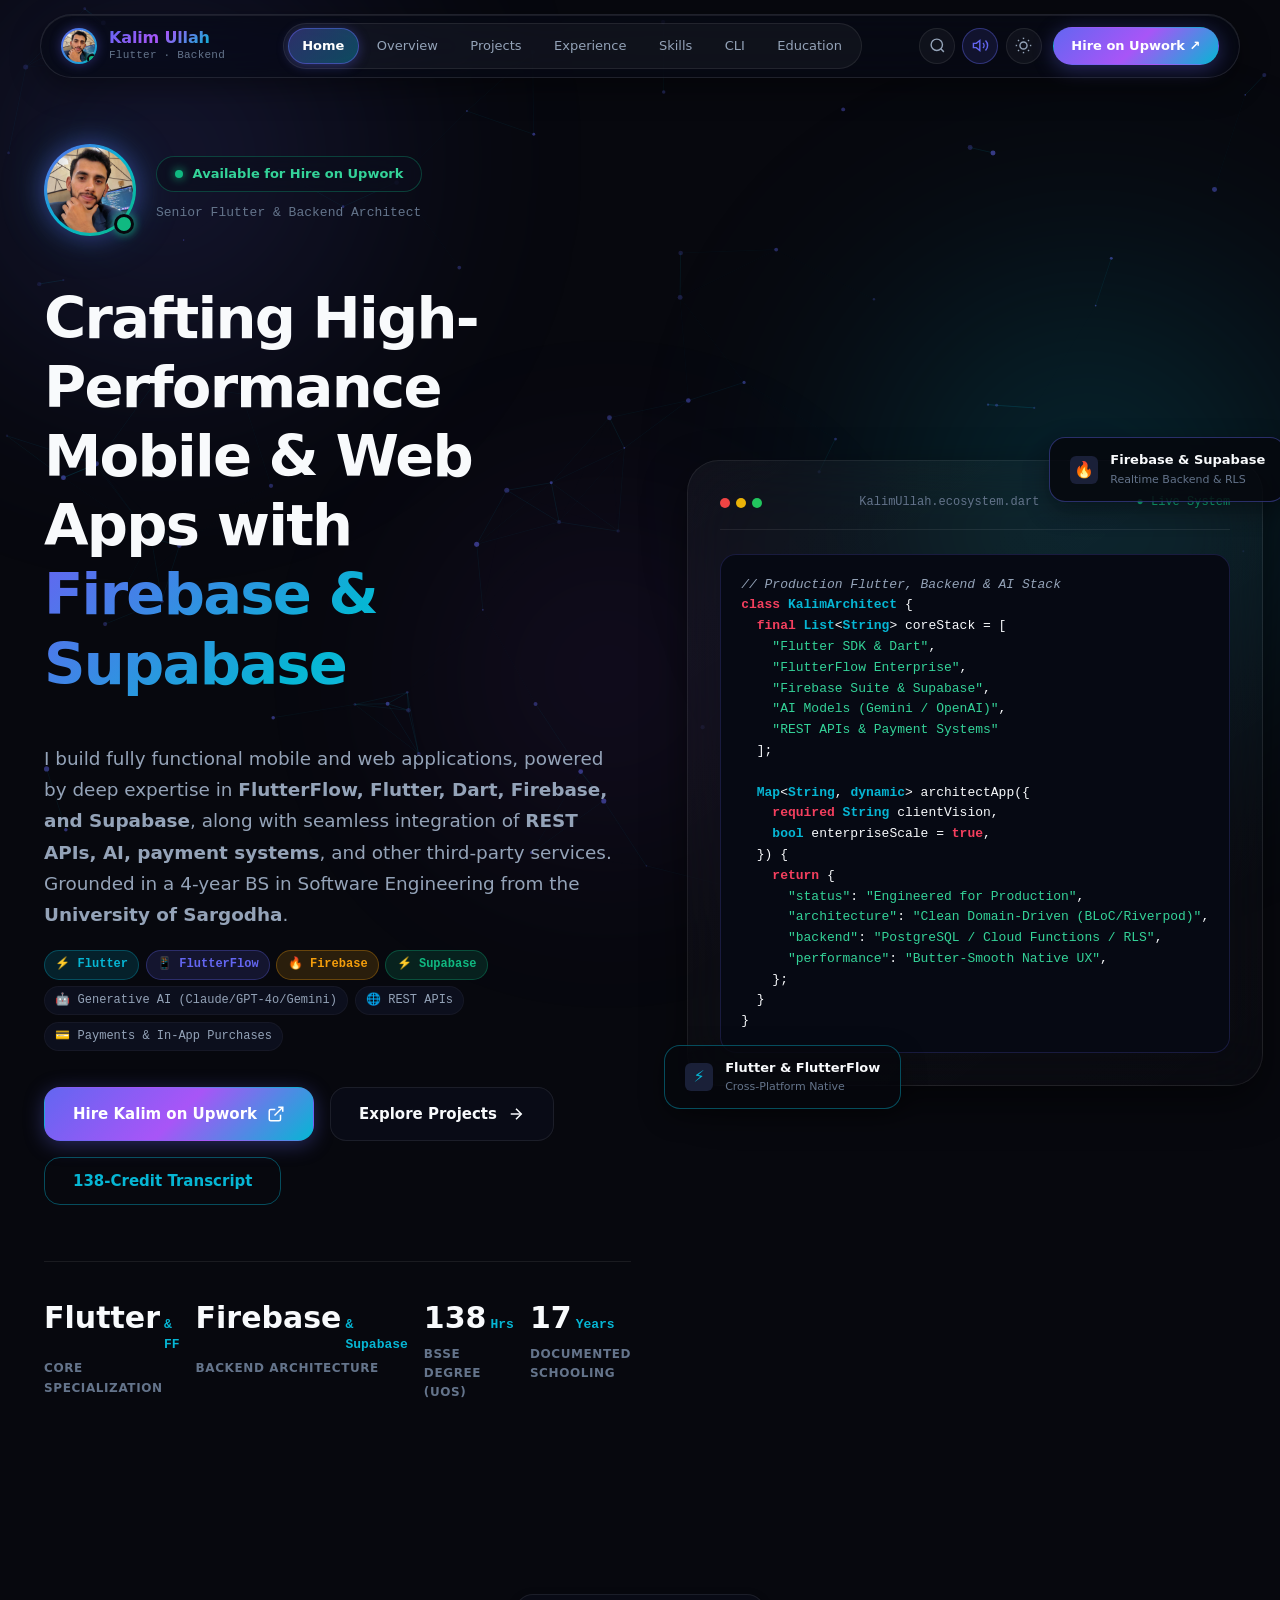
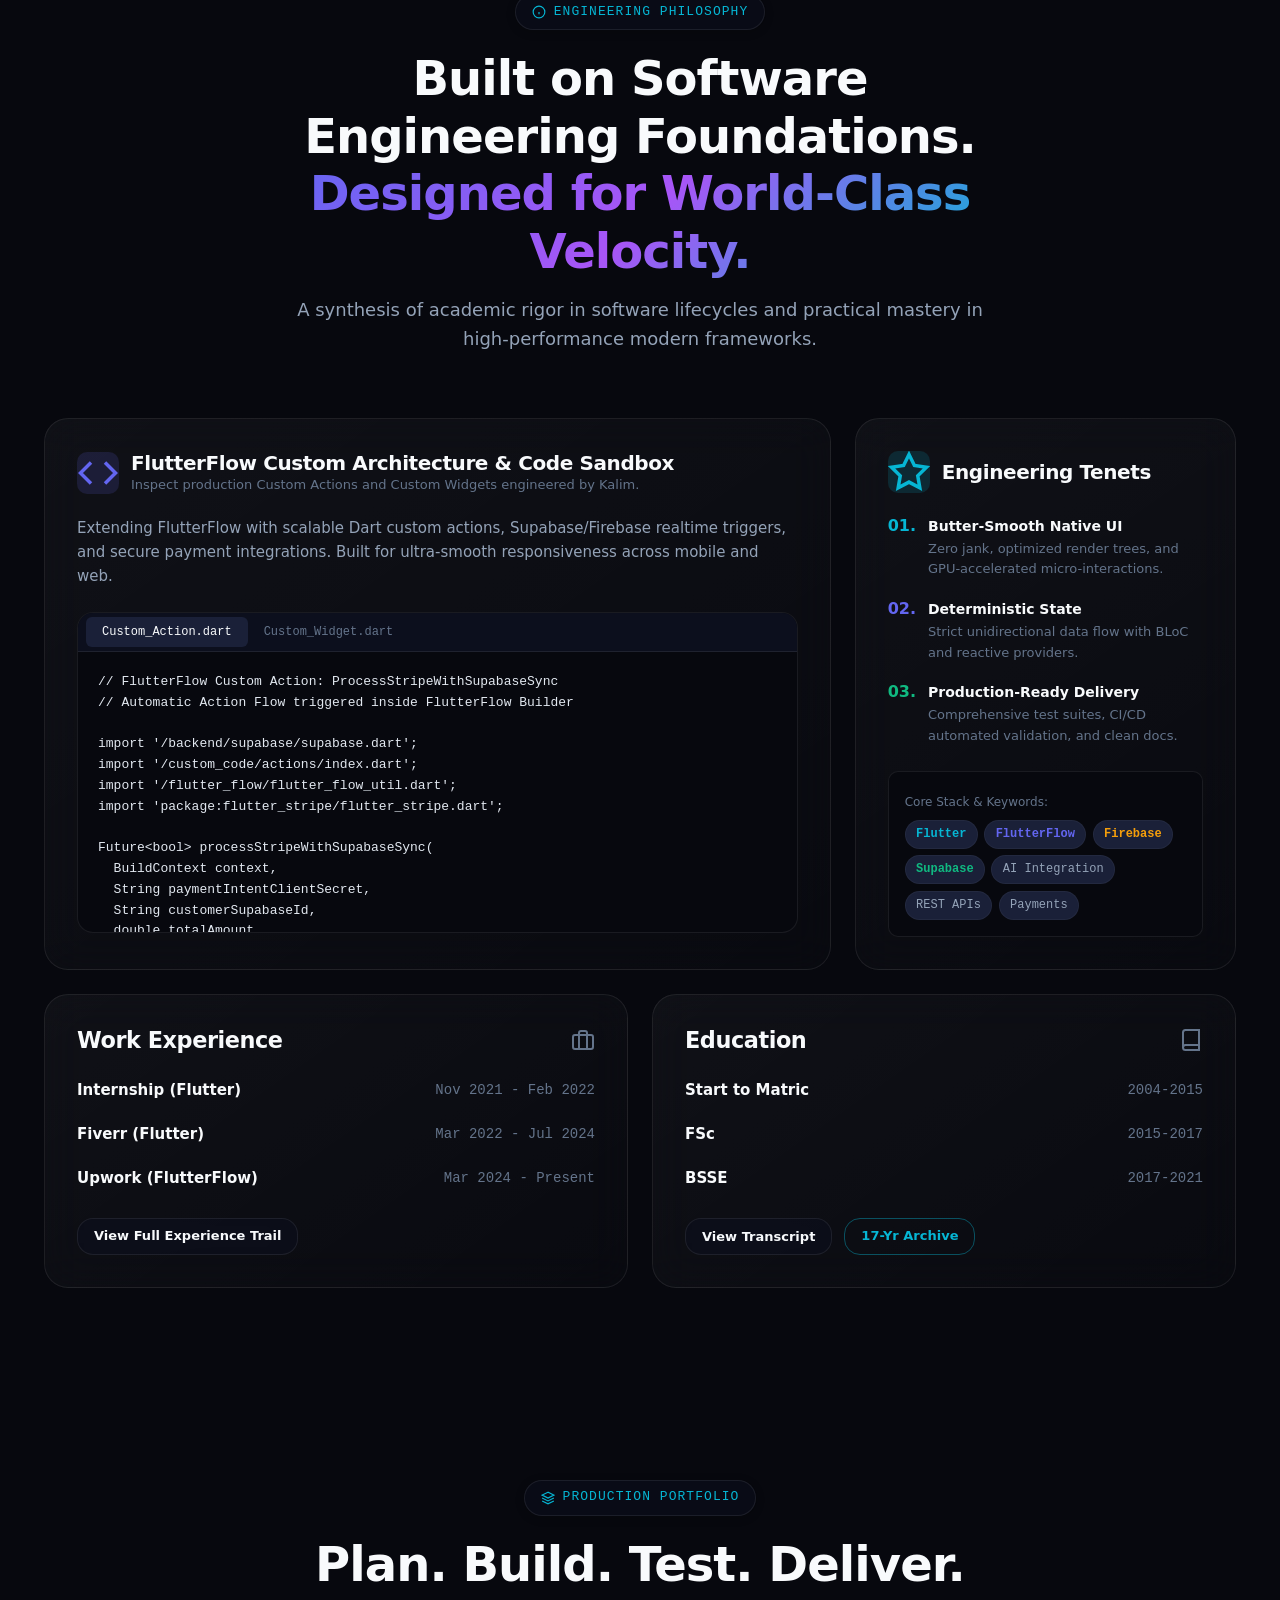
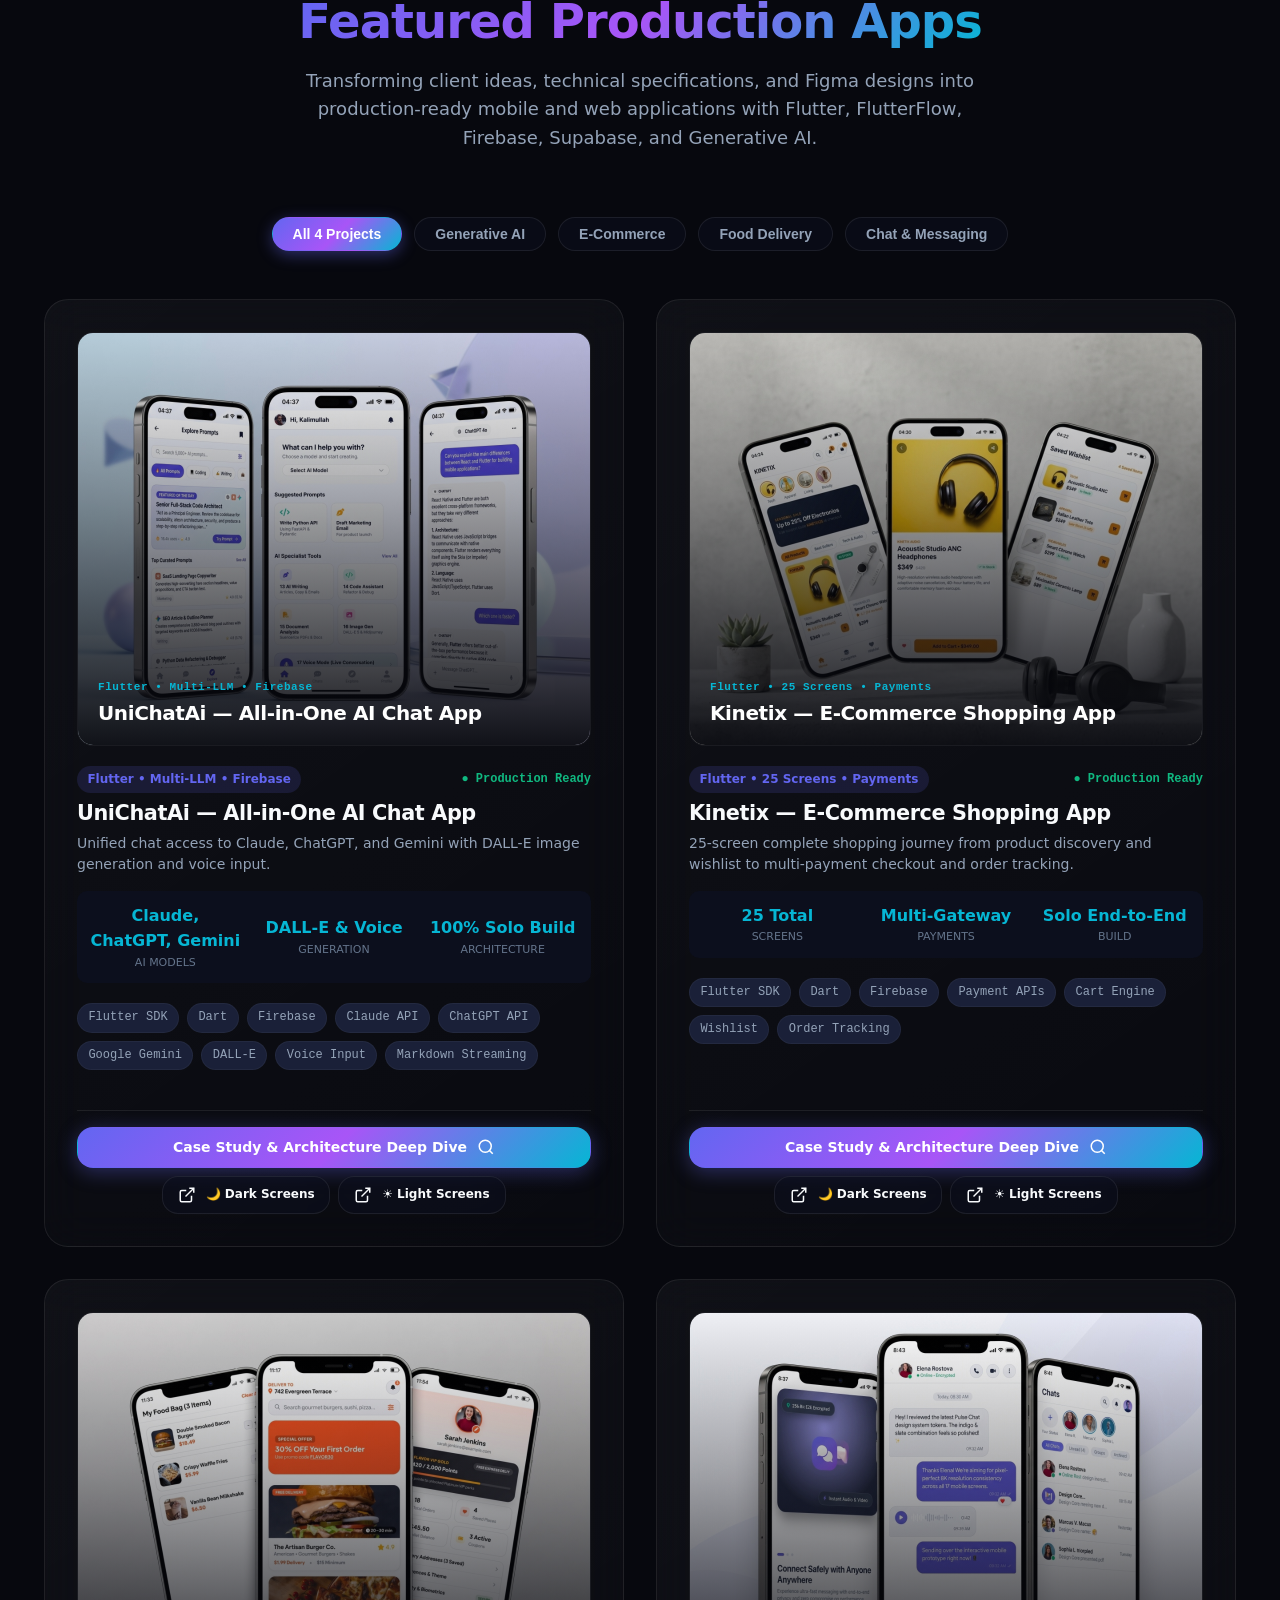
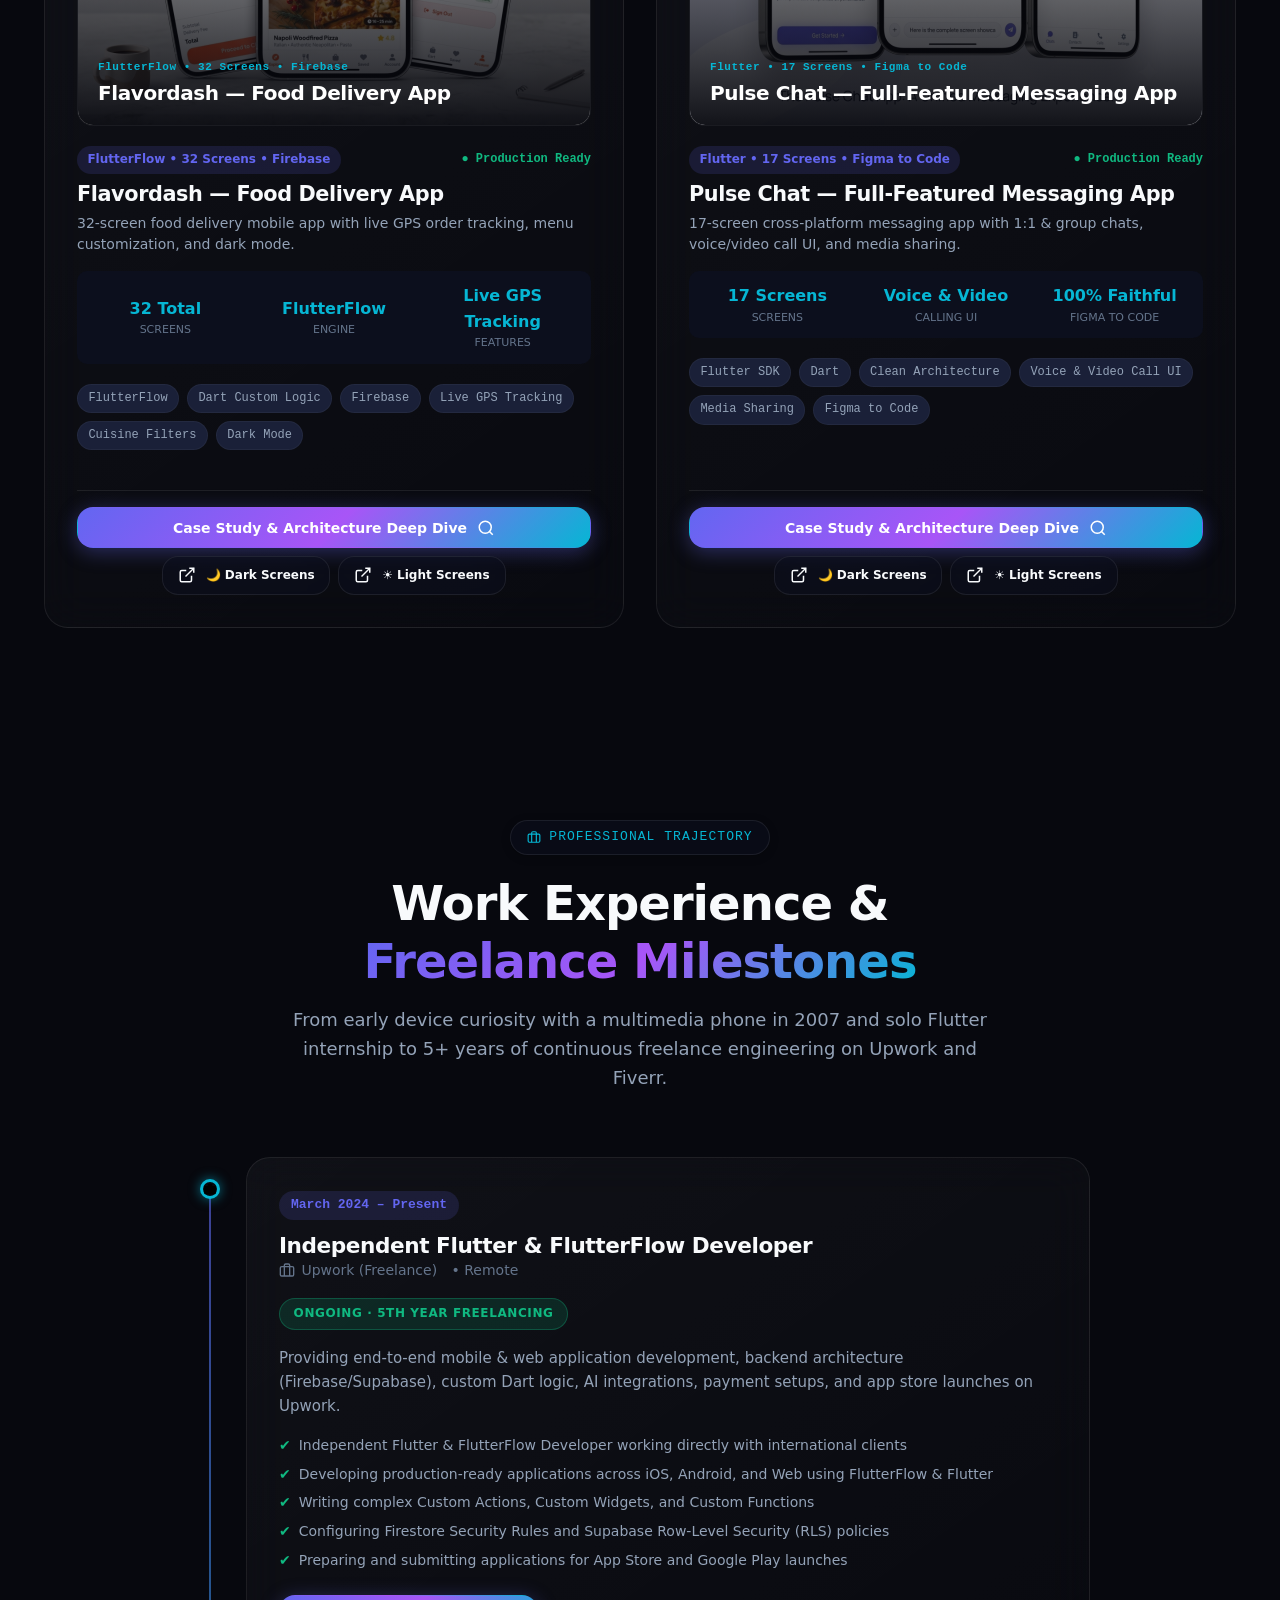
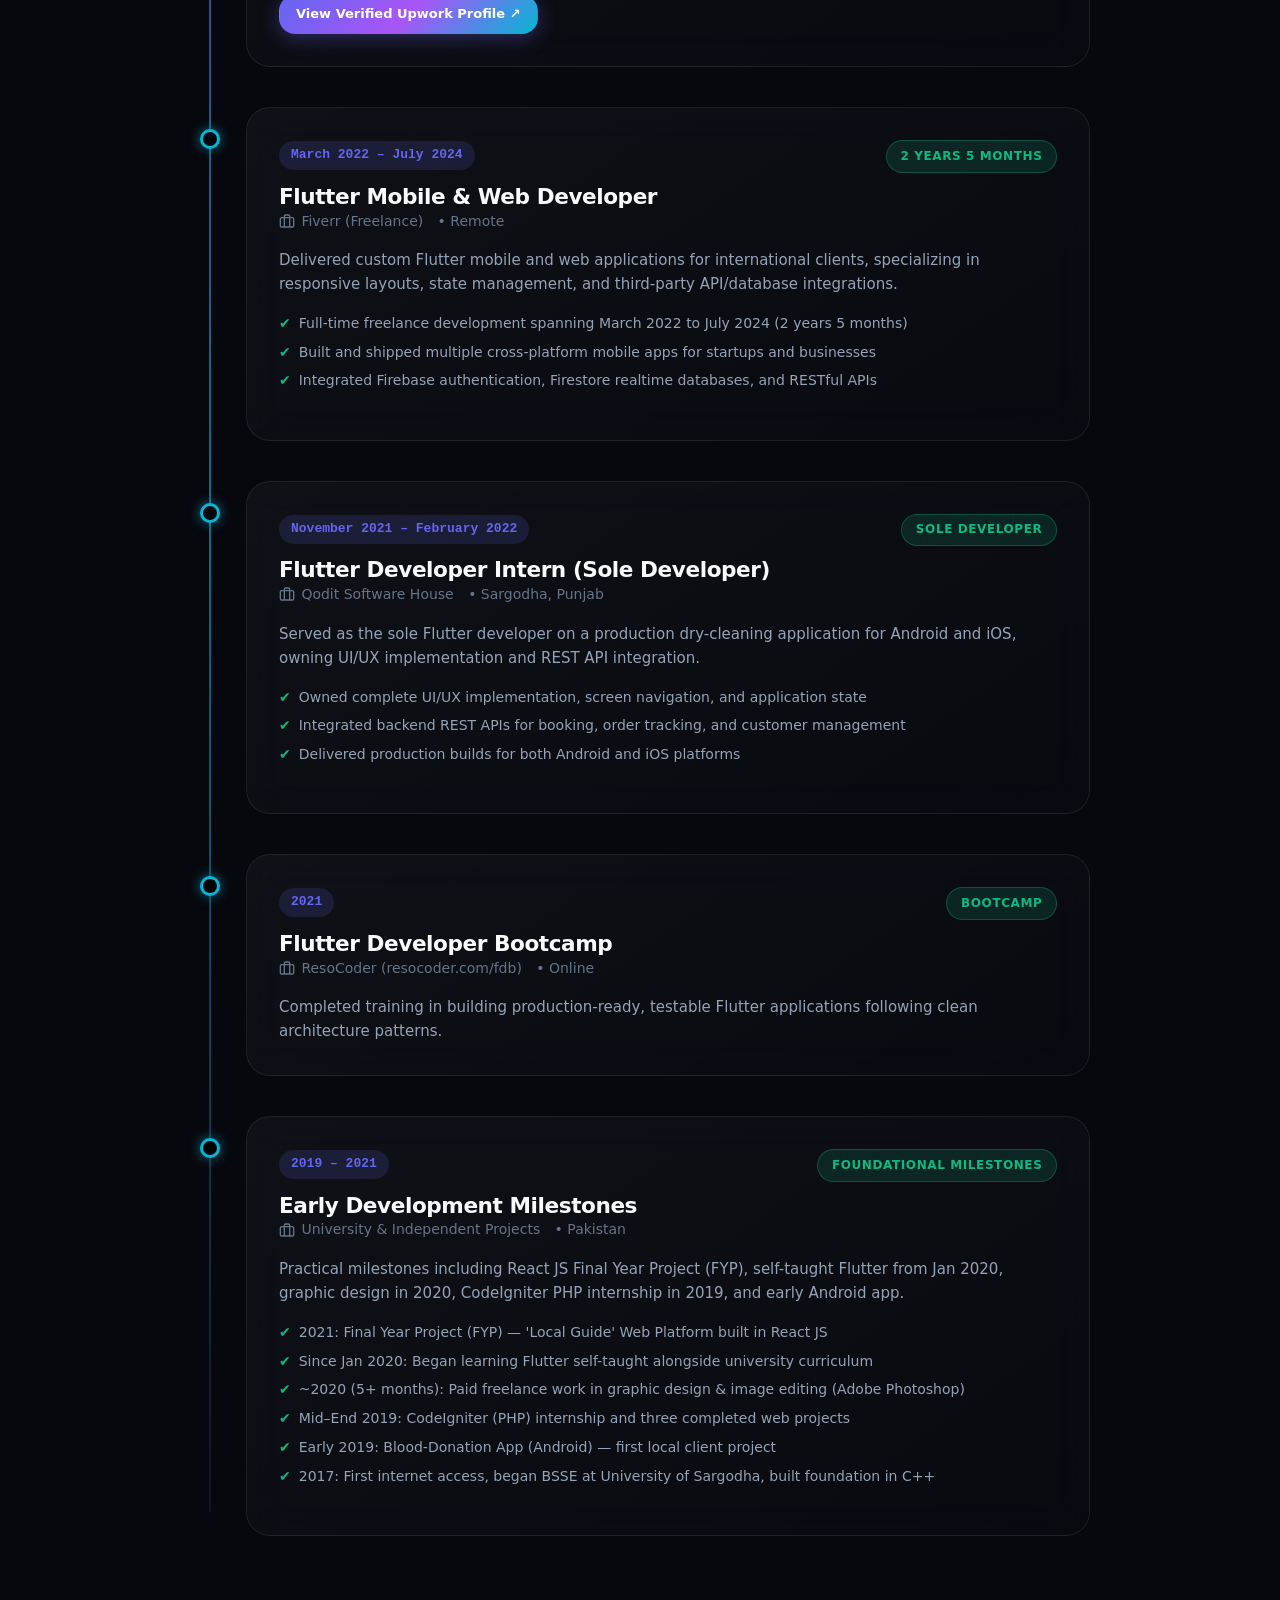
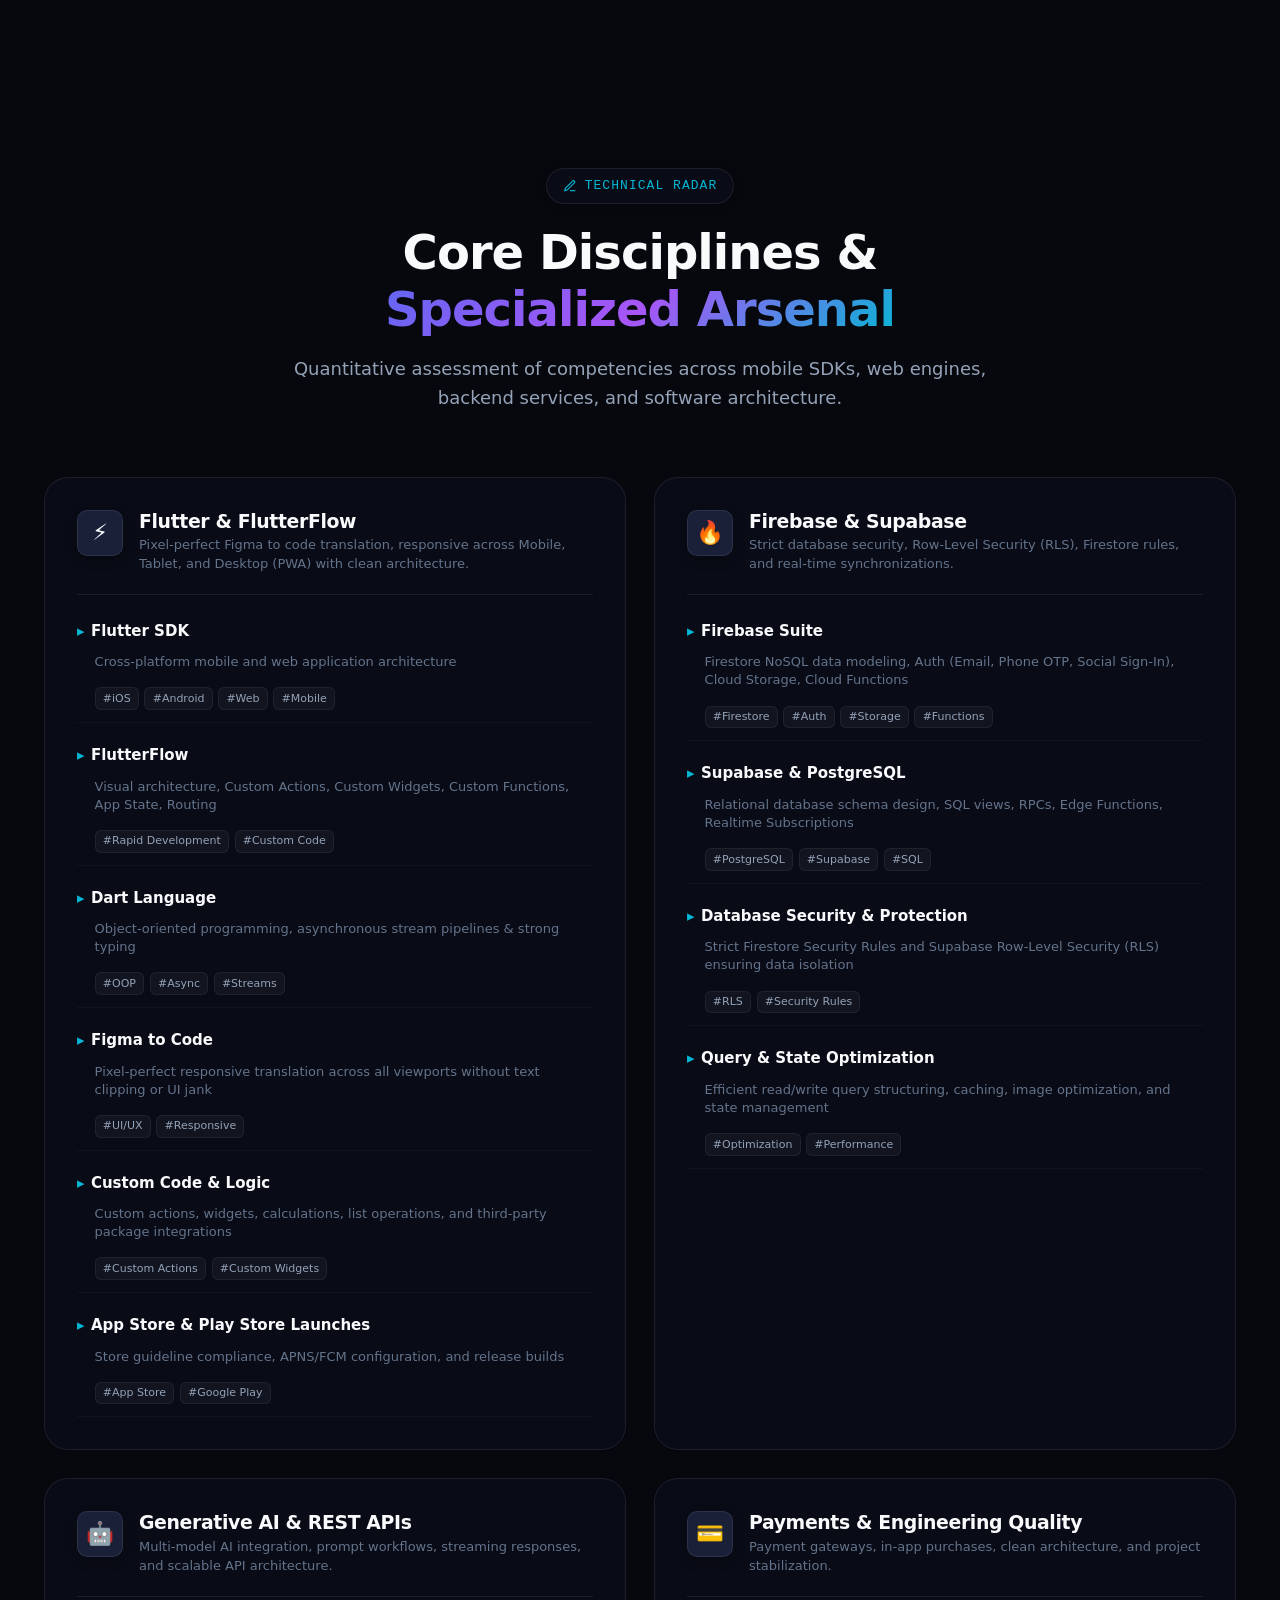
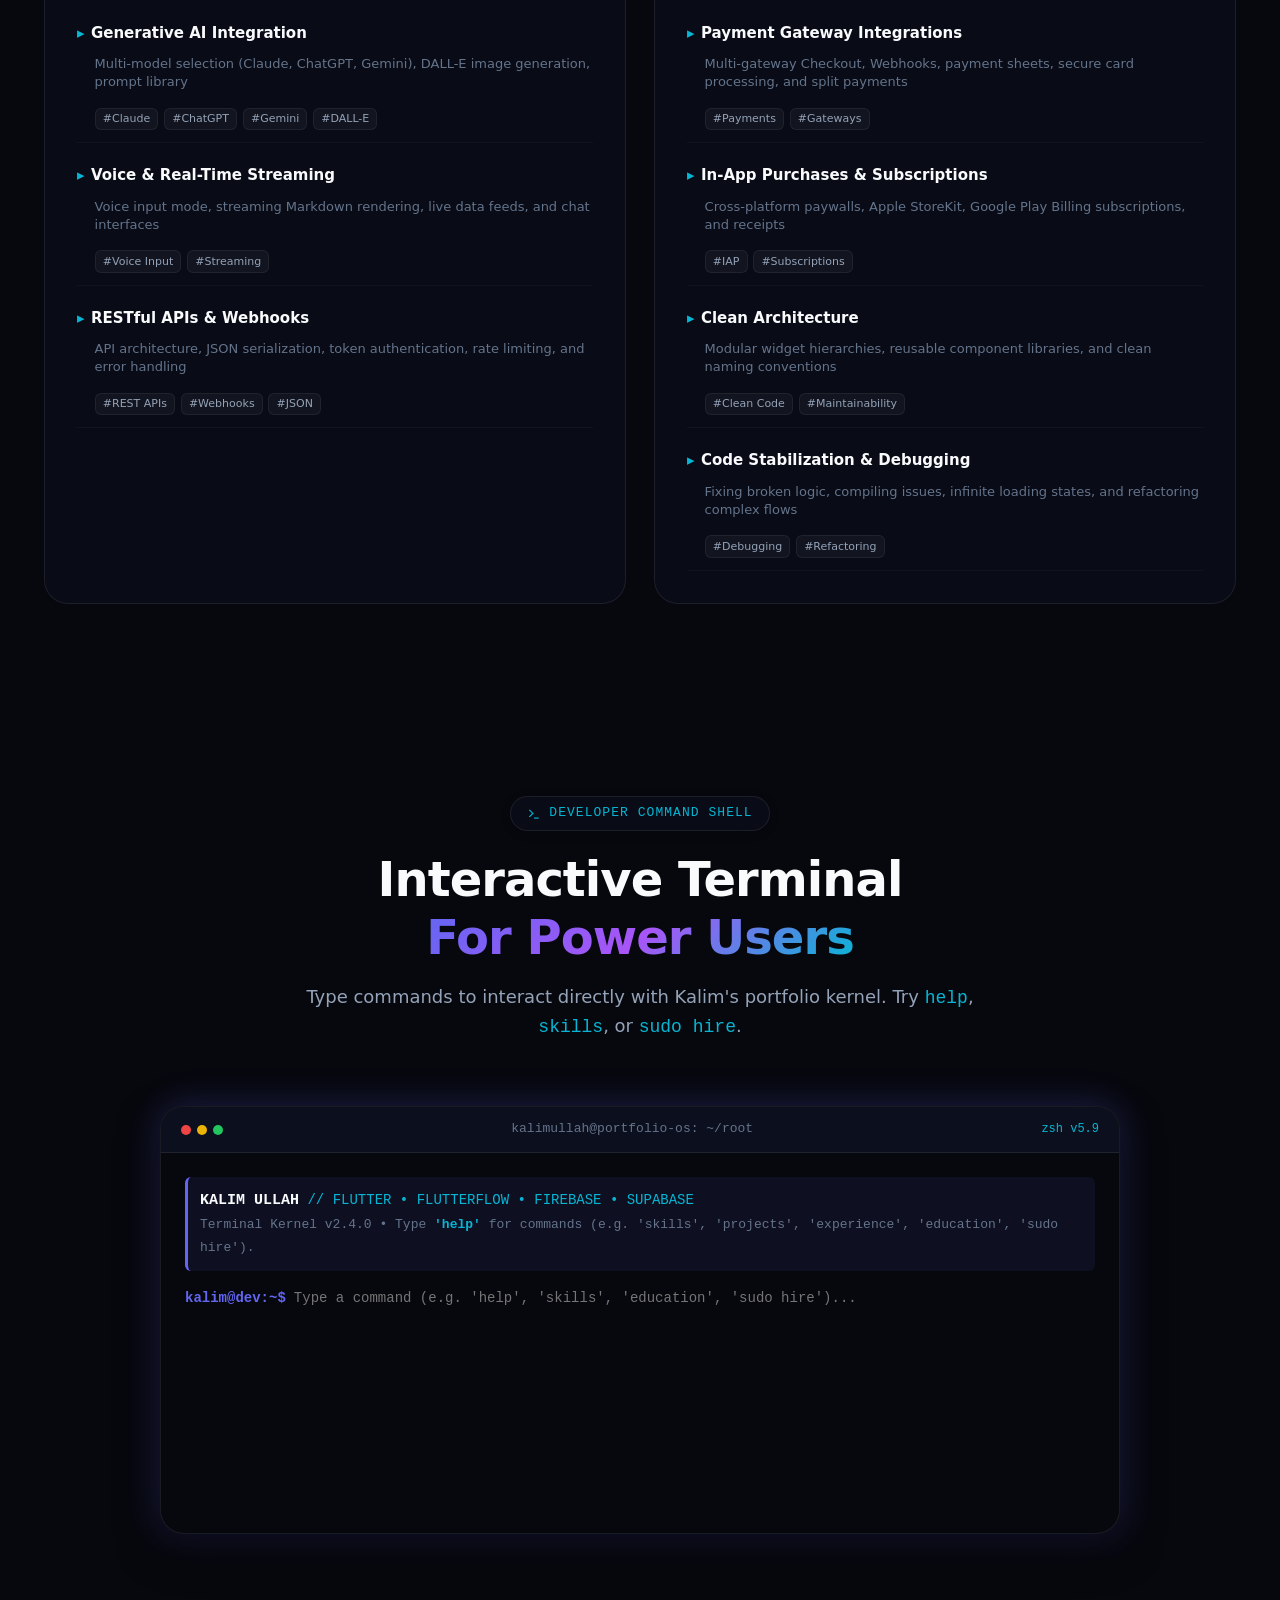
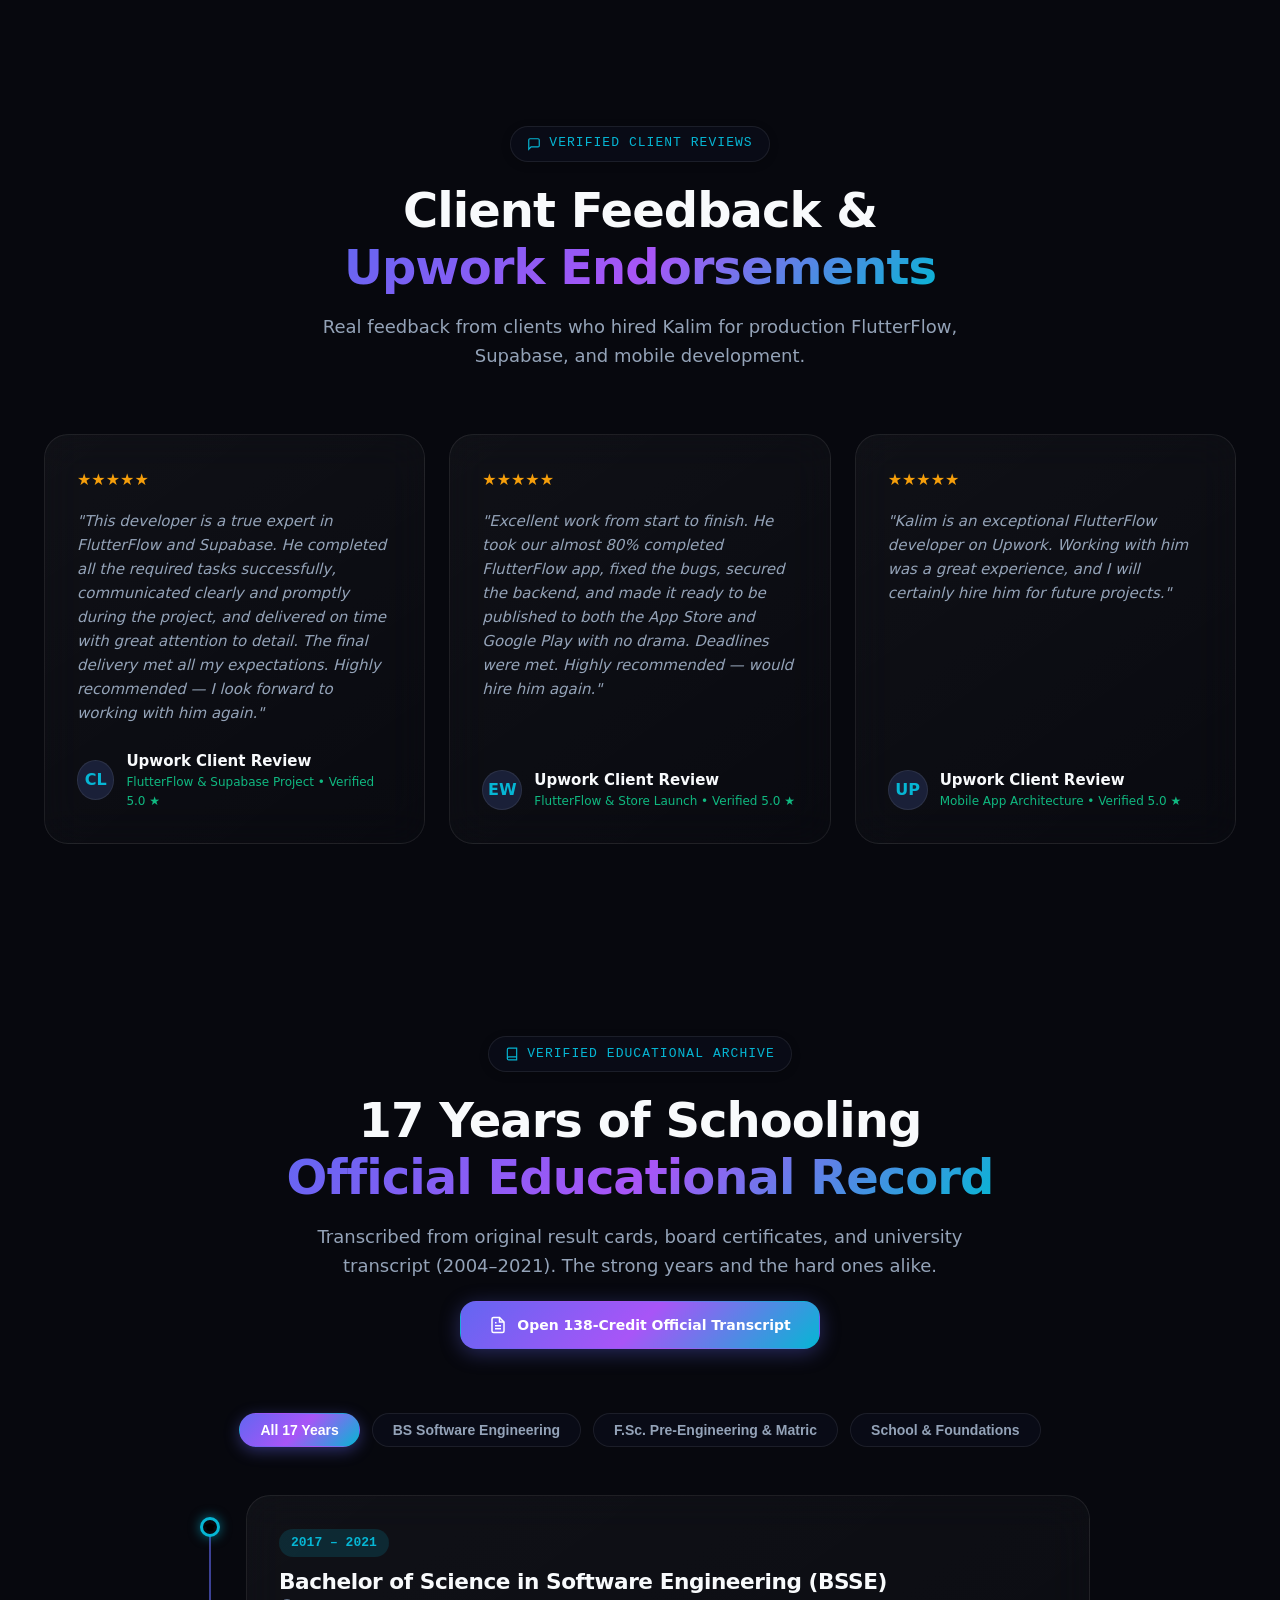
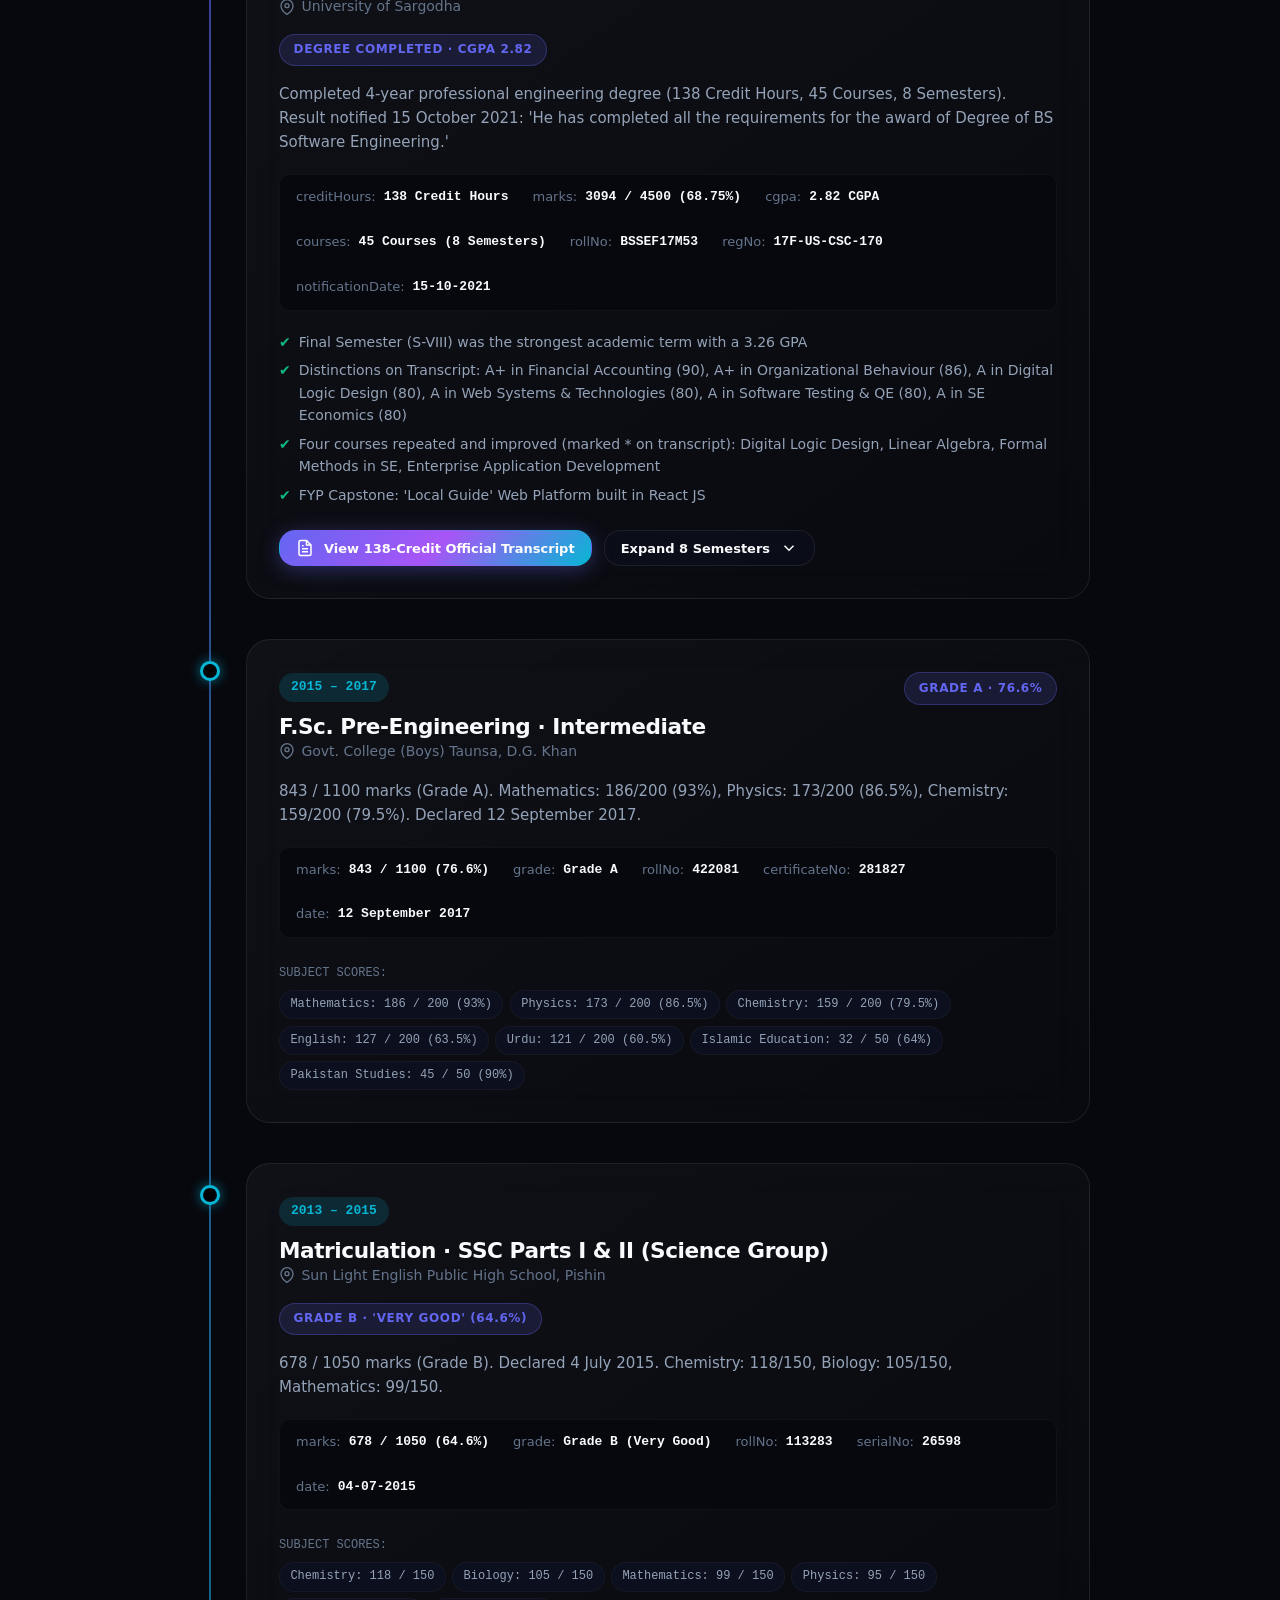
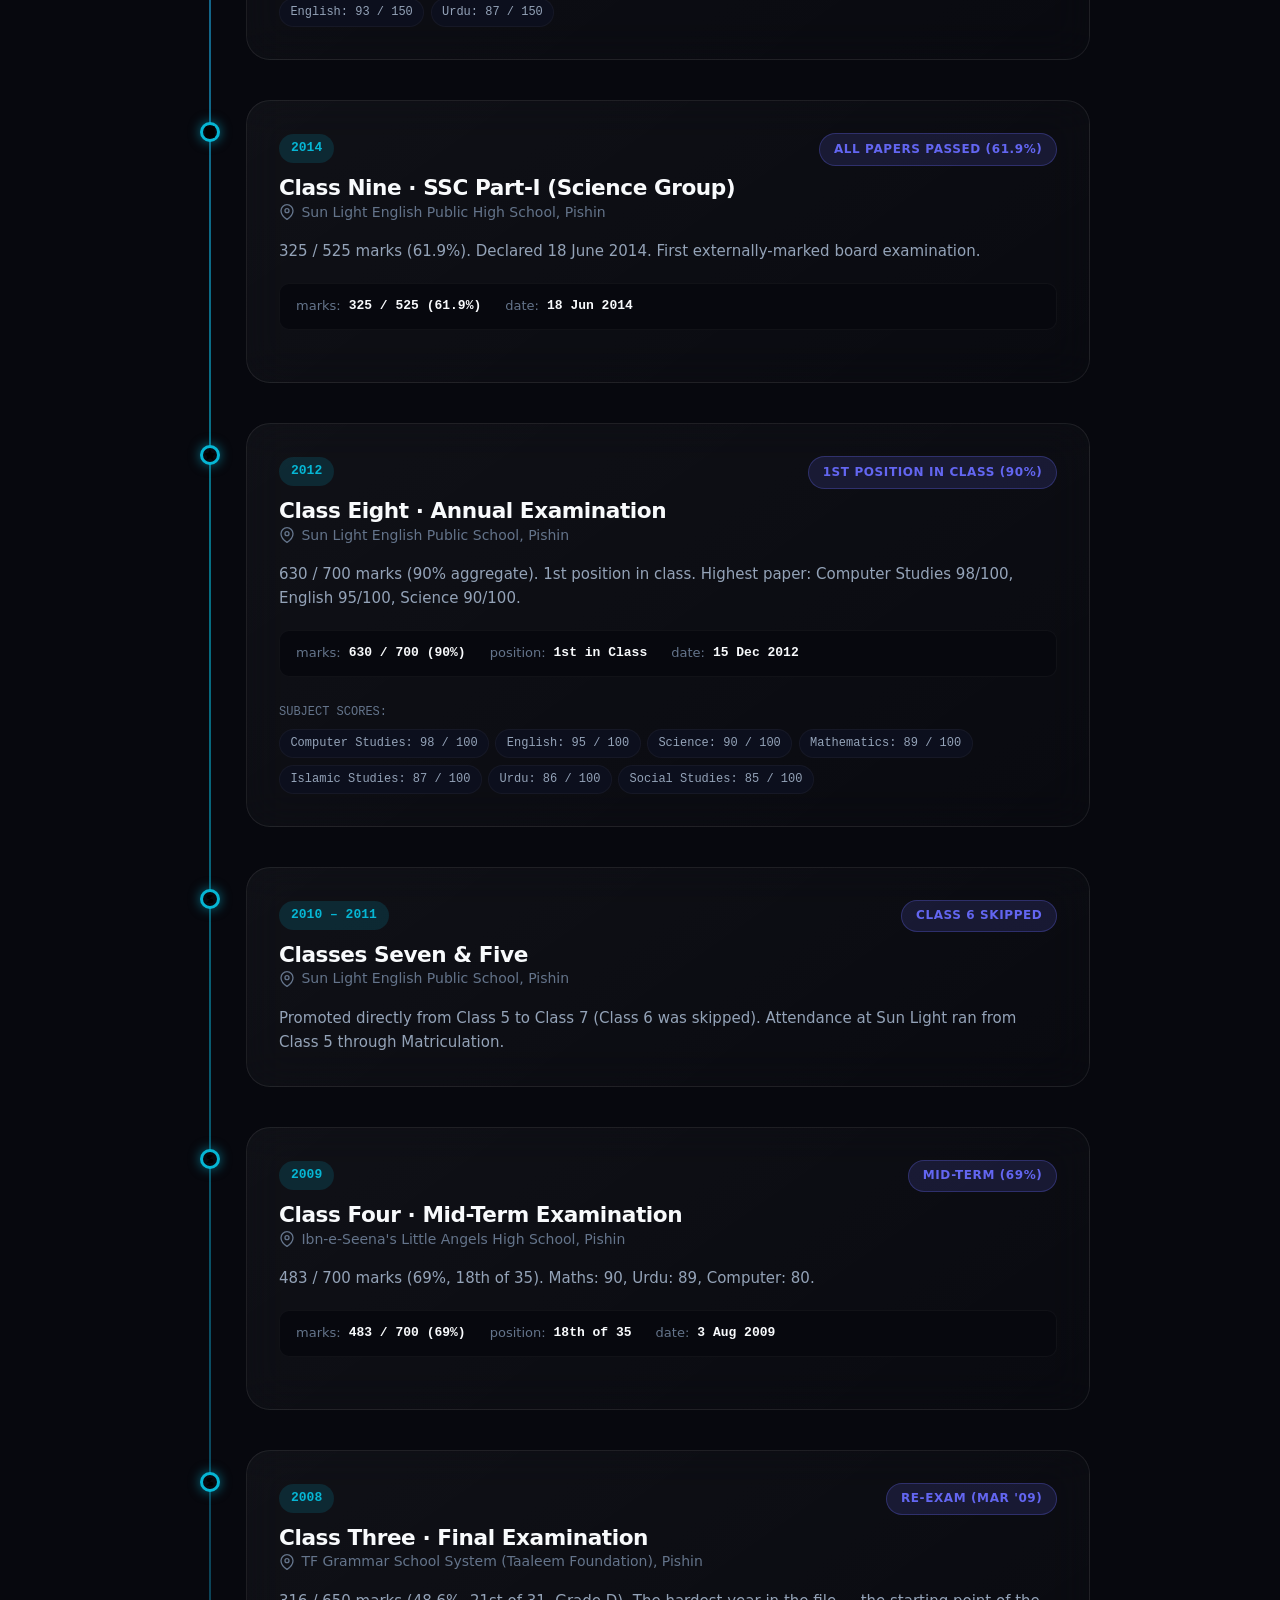
==== kalim-portfolio-single.html @ 20e9052f "feat(modals): implement custom DOM-driven scroll slider track and thumb to guarantee permanent visib" ====
<!DOCTYPE html>
<html lang="en" data-theme="obsidian">
<head>
  <meta charset="UTF-8">
  <meta name="viewport" content="width=device-width, initial-scale=1.0">
  <meta http-equiv="X-UA-Compatible" content="IE=edge">

  <title>Kalim Ullah | Software Engineer & Flutter Specialist</title>
  <meta name="description" content="Portfolio of Kalim Ullah — BS Software Engineering (University of Sargodha). Specializing in Flutter, FlutterFlow, Dart, and High-Performance Web Architectures.">
  <meta name="keywords" content="Kalim Ullah, Kaleemullah, Software Engineer, Flutter Developer, FlutterFlow, Dart, Full-Stack Developer, Pakistan, University of Sargodha, BSSE">
  <meta name="author" content="Kalim Ullah">

  <!-- Open Graph / Facebook -->
  <meta property="og:type" content="website">
  <meta property="og:title" content="Kalim Ullah | Software Engineer & Flutter Specialist">
  <meta property="og:description" content="Architecting High-Performance Mobile & Web Experiences with Modern Flutter, Dart & Full-Stack Solutions.">
  <meta property="og:image" content="[data-uri]">

  <!-- Twitter Card -->
  <meta name="twitter:card" content="summary_large_image">
  <meta name="twitter:title" content="Kalim Ullah | Software Engineer & Flutter Specialist">
  <meta name="twitter:description" content="BS Software Engineering, University of Sargodha. Specializing in Flutter, FlutterFlow, and Clean Architecture.">

  <!-- Structured Data JSON-LD -->
  <script type="application/ld+json">
  {
    "@context": "https://schema.org",
    "@type": "Person",
    "name": "Kalim Ullah",
    "alternateName": "Kaleemullah",
    "jobTitle": "Software Engineer & Flutter Specialist",
    "alumniOf": {
      "@type": "CollegeOrUniversity",
      "name": "University of Sargodha"
    },
    "knowsAbout": ["Flutter", "Dart", "FlutterFlow", "Web Development", "Software Architecture", "Mobile App Development", "Firebase"]
  }
  </script>

  <!-- Stylesheets -->
  
  
  
  
<style>

/* ===== css/variables.css ===== */
/**
 * Design Tokens & Theme Engine
 * Designed to Top 1% Web Standards (15+ Years Mastery)
 */

:root {
  /* Default Theme: Obsidian Indigo */
  --bg-primary: #07080e;
  --bg-secondary: #0c0f1d;
  --bg-tertiary: #13172b;
  --bg-elevated: #1a2038;
  
  --text-primary: #f8fafc;
  --text-secondary: #94a3b8;
  --text-muted: #64748b;
  --text-inverse: #030712;

  --accent-primary: #6366f1;
  --accent-primary-hover: #4f46e5;
  --accent-primary-light: rgba(99, 102, 241, 0.15);
  --accent-cyan: #06b6d4;
  --accent-cyan-light: rgba(6, 182, 212, 0.15);
  --accent-violet: #a855f7;
  --accent-violet-light: rgba(168, 85, 247, 0.15);
  --accent-amber: #f59e0b;
  --accent-amber-light: rgba(245, 158, 11, 0.15);
  --accent-emerald: #10b981;
  --accent-emerald-light: rgba(16, 185, 129, 0.15);

  --gradient-primary: linear-gradient(135deg, #6366f1 0%, #a855f7 50%, #06b6d4 100%);
  --gradient-glow: linear-gradient(135deg, rgba(99, 102, 241, 0.4), rgba(6, 182, 212, 0.4));
  --gradient-card: linear-gradient(145deg, rgba(255, 255, 255, 0.04) 0%, rgba(255, 255, 255, 0.01) 100%);
  --gradient-card-hover: linear-gradient(145deg, rgba(99, 102, 241, 0.08) 0%, rgba(6, 182, 212, 0.04) 100%);
  --gradient-badge: linear-gradient(135deg, rgba(99, 102, 241, 0.2), rgba(6, 182, 212, 0.2));

  --glass-bg: rgba(12, 15, 29, 0.65);
  --glass-bg-heavy: rgba(7, 8, 14, 0.85);
  --glass-border: rgba(255, 255, 255, 0.08);
  --glass-border-hover: rgba(99, 102, 241, 0.4);
  --glass-blur: blur(20px);
  --glass-blur-heavy: blur(32px);

  --shadow-sm: 0 2px 8px rgba(0, 0, 0, 0.3);
  --shadow-md: 0 8px 24px rgba(0, 0, 0, 0.4);
  --shadow-lg: 0 16px 40px rgba(0, 0, 0, 0.5);
  --shadow-neon: 0 0 35px rgba(99, 102, 241, 0.3);
  --shadow-neon-cyan: 0 0 35px rgba(6, 182, 212, 0.3);

  --radius-xs: 6px;
  --radius-sm: 10px;
  --radius-md: 16px;
  --radius-lg: 24px;
  --radius-xl: 32px;
  --radius-full: 9999px;

  --font-display: 'Plus Jakarta Sans', system-ui, -apple-system, BlinkMacSystemFont, 'Segoe UI', Roboto, sans-serif;
  --font-body: 'Inter', system-ui, -apple-system, BlinkMacSystemFont, 'Segoe UI', Roboto, sans-serif;
  --font-mono: 'JetBrains Mono', 'Fira Code', ui-monospace, SFMono-Regular, Menlo, Monaco, Consolas, monospace;

  --transition-fast: 0.15s cubic-bezier(0.4, 0, 0.2, 1);
  --transition-base: 0.3s cubic-bezier(0.4, 0, 0.2, 1);
  --transition-smooth: 0.5s cubic-bezier(0.16, 1, 0.3, 1);
  --transition-spring: 0.6s cubic-bezier(0.34, 1.56, 0.64, 1);

  --container-width: 1240px;
  --header-height: 80px;
}

/* Theme: Cyberpunk Neon */
[data-theme="cyberpunk"] {
  --bg-primary: #0a0414;
  --bg-secondary: #130924;
  --bg-tertiary: #1e0d38;
  --bg-elevated: #2c1252;
  
  --accent-primary: #f43f5e;
  --accent-primary-hover: #e11d48;
  --accent-primary-light: rgba(244, 63, 94, 0.18);
  --accent-cyan: #00f0ff;
  --accent-cyan-light: rgba(0, 240, 255, 0.18);
  --accent-violet: #d946ef;

  --gradient-primary: linear-gradient(135deg, #f43f5e 0%, #d946ef 50%, #00f0ff 100%);
  --shadow-neon: 0 0 35px rgba(244, 63, 94, 0.35);
  --glass-border-hover: rgba(244, 63, 94, 0.5);
}

/* Theme: Aurora Emerald */
[data-theme="aurora"] {
  --bg-primary: #04120e;
  --bg-secondary: #08201a;
  --bg-tertiary: #0e3027;
  --bg-elevated: #164639;

  --accent-primary: #10b981;
  --accent-primary-hover: #059669;
  --accent-primary-light: rgba(16, 185, 129, 0.18);
  --accent-cyan: #2dd4bf;
  --accent-cyan-light: rgba(45, 212, 191, 0.18);
  --accent-violet: #6ee7b7;

  --gradient-primary: linear-gradient(135deg, #10b981 0%, #2dd4bf 50%, #f59e0b 100%);
  --shadow-neon: 0 0 35px rgba(16, 185, 129, 0.35);
  --glass-border-hover: rgba(16, 185, 129, 0.5);
}

/* Theme: Modern Royal Slate */
[data-theme="slate"] {
  --bg-primary: #0b1120;
  --bg-secondary: #111a2e;
  --bg-tertiary: #1b2844;
  --bg-elevated: #24355a;

  --accent-primary: #3b82f6;
  --accent-primary-hover: #2563eb;
  --accent-primary-light: rgba(59, 130, 246, 0.18);
  --accent-cyan: #38bdf8;
  --accent-cyan-light: rgba(56, 189, 248, 0.18);
  --accent-violet: #818cf8;

  --gradient-primary: linear-gradient(135deg, #3b82f6 0%, #38bdf8 50%, #818cf8 100%);
  --shadow-neon: 0 0 35px rgba(59, 130, 246, 0.35);
  --glass-border-hover: rgba(59, 130, 246, 0.5);
}

/* ===== css/main.css ===== */
/**
 * Core Styles, Layout & Typography
 */

@import url('https://fonts.googleapis.com/css2?family=Inter:wght@300;400;500;600;700&family=JetBrains+Mono:wght@400;500;600&family=Plus+Jakarta+Sans:wght@400;500;600;700;800&display=swap');

*, *::before, *::after {
  box-sizing: border-box;
  margin: 0;
  padding: 0;
}

html {
  scroll-behavior: smooth;
  font-size: 16px;
  -webkit-font-smoothing: antialiased;
  -moz-osx-font-smoothing: grayscale;
}

body {
  background-color: var(--bg-primary);
  color: var(--text-primary);
  font-family: var(--font-body);
  line-height: 1.6;
  overflow-x: hidden;
  position: relative;
  min-height: 100vh;
  selection-background-color: var(--accent-primary);
  selection-color: #ffffff;
}

::selection {
  background-color: var(--accent-primary);
  color: #ffffff;
}

/* Background Canvas Layer */
#bg-canvas {
  position: fixed;
  top: 0;
  left: 0;
  width: 100vw;
  height: 100vh;
  z-index: 0;
  pointer-events: none;
  opacity: 0.65;
}

/* Ambient Radial Mesh Glows */
.ambient-glow {
  position: fixed;
  border-radius: 50%;
  filter: blur(120px);
  pointer-events: none;
  z-index: 0;
  opacity: 0.25;
  transition: transform var(--transition-smooth);
}

.ambient-glow-1 {
  top: -10vw;
  left: -10vw;
  width: 45vw;
  height: 45vw;
  background: radial-gradient(circle, var(--accent-primary) 0%, transparent 70%);
}

.ambient-glow-2 {
  bottom: 10vh;
  right: -10vw;
  width: 50vw;
  height: 50vw;
  background: radial-gradient(circle, var(--accent-cyan) 0%, transparent 70%);
}

.ambient-glow-3 {
  top: 50vh;
  left: 30vw;
  width: 35vw;
  height: 35vw;
  background: radial-gradient(circle, var(--accent-violet) 0%, transparent 70%);
  opacity: 0.15;
}

/* Typography Helpers */
h1, h2, h3, h4, h5, h6 {
  font-family: var(--font-display);
  font-weight: 700;
  line-height: 1.2;
  letter-spacing: -0.02em;
  color: var(--text-primary);
}

p {
  color: var(--text-secondary);
  font-weight: 400;
}

a {
  color: inherit;
  text-decoration: none;
  transition: color var(--transition-fast);
}

code, pre, .font-mono {
  font-family: var(--font-mono);
}

/* Text Gradients */
.gradient-text {
  background: var(--gradient-primary);
  -webkit-background-clip: text;
  -webkit-text-fill-color: transparent;
  background-clip: text;
  display: inline-block;
}

.gradient-text-cyan {
  background: linear-gradient(135deg, var(--accent-cyan), var(--accent-primary));
  -webkit-background-clip: text;
  -webkit-text-fill-color: transparent;
  background-clip: text;
}

/* Container & Sections */
.container {
  width: 100%;
  max-width: var(--container-width);
  margin: 0 auto;
  padding: 0 1.5rem;
  position: relative;
  z-index: 1;
}

section {
  padding: 6rem 0;
  position: relative;
  scroll-margin-top: 80px;
}

.section-header {
  text-align: center;
  max-width: 720px;
  margin: 0 auto 4rem auto;
}

.section-badge {
  display: inline-flex;
  align-items: center;
  gap: 0.5rem;
  padding: 0.4rem 1rem;
  background: var(--glass-bg);
  border: 1px solid var(--glass-border);
  border-radius: var(--radius-full);
  font-family: var(--font-mono);
  font-size: 0.8125rem;
  color: var(--accent-cyan);
  text-transform: uppercase;
  letter-spacing: 0.08em;
  margin-bottom: 1.25rem;
  backdrop-filter: var(--glass-blur);
  box-shadow: 0 2px 10px rgba(0, 0, 0, 0.2);
}

.section-badge svg {
  width: 14px;
  height: 14px;
}

.section-title {
  font-size: clamp(2rem, 4vw, 3rem);
  font-weight: 800;
  margin-bottom: 1rem;
}

.section-subtitle {
  font-size: 1.125rem;
  color: var(--text-secondary);
  line-height: 1.6;
}

/* Buttons */
.btn {
  display: inline-flex;
  align-items: center;
  justify-content: center;
  gap: 0.625rem;
  padding: 0.875rem 1.75rem;
  font-family: var(--font-display);
  font-size: 0.9375rem;
  font-weight: 600;
  border-radius: var(--radius-md);
  border: 1px solid transparent;
  cursor: pointer;
  transition: all var(--transition-base);
  position: relative;
  overflow: hidden;
  user-select: none;
}

.btn svg {
  width: 18px;
  height: 18px;
  transition: transform var(--transition-base);
}

.btn:hover svg {
  transform: translateX(3px);
}

.btn-primary {
  background: var(--gradient-primary);
  color: #ffffff;
  box-shadow: 0 4px 20px rgba(99, 102, 241, 0.35);
}

.btn-primary:hover {
  box-shadow: 0 6px 30px rgba(99, 102, 241, 0.6);
  transform: translateY(-2px);
}

.btn-secondary {
  background: var(--glass-bg);
  color: var(--text-primary);
  border: 1px solid var(--glass-border);
  backdrop-filter: var(--glass-blur);
}

.btn-secondary:hover {
  border-color: var(--glass-border-hover);
  background: var(--bg-tertiary);
  transform: translateY(-2px);
  color: #ffffff;
}

.btn-outline-cyan {
  background: transparent;
  color: var(--accent-cyan);
  border: 1px solid rgba(6, 182, 212, 0.4);
}

.btn-outline-cyan:hover {
  background: var(--accent-cyan-light);
  border-color: var(--accent-cyan);
  box-shadow: var(--shadow-neon-cyan);
  transform: translateY(-2px);
}

/* Custom Scrollbar */
::-webkit-scrollbar {
  width: 6px;
  height: 6px;
}

::-webkit-scrollbar-track {
  background: transparent;
}

::-webkit-scrollbar-thumb {
  background: rgba(255, 255, 255, 0.15);
  border-radius: var(--radius-full);
}

::-webkit-scrollbar-thumb:hover {
  background: var(--accent-primary);
}

/* Glass Card Helper */
.glass-card {
  background: var(--gradient-card);
  border: 1px solid var(--glass-border);
  border-radius: var(--radius-lg);
  backdrop-filter: var(--glass-blur);
  transition: all var(--transition-base);
  position: relative;
  overflow: hidden;
}

.glass-card:hover {
  border-color: var(--glass-border-hover);
  box-shadow: var(--shadow-md);
}

/* Keyframe Animations */
@keyframes floatSlow {
  0%, 100% { transform: translateY(0px) rotate(0deg); }
  50% { transform: translateY(-10px) rotate(1deg); }
}

@keyframes pulseGlow {
  0%, 100% { opacity: 0.4; transform: scale(1); }
  50% { opacity: 0.8; transform: scale(1.05); }
}

@keyframes borderRotate {
  0% { transform: rotate(0deg); }
  100% { transform: rotate(360deg); }
}

@keyframes typingCaret {
  0%, 100% { opacity: 1; }
  50% { opacity: 0; }
}

.pulse-dot {
  width: 8px;
  height: 8px;
  border-radius: 50%;
  background: var(--accent-emerald);
  box-shadow: 0 0 10px var(--accent-emerald);
  display: inline-block;
  animation: pulseGlow 2s infinite ease-in-out;
}

/* ===== css/components.css ===== */
/**
 * Interactive Components Styling
 */

/* ==========================================================================
   1. Unified High-Performance Header & Navigation Bar
   ========================================================================== */
.site-header {
  position: fixed;
  top: 14px;
  left: 50%;
  transform: translateX(-50%);
  width: min(1200px, calc(100% - 2rem));
  height: 64px;
  background: rgba(8, 10, 20, 0.72);
  backdrop-filter: blur(24px) saturate(190%);
  -webkit-backdrop-filter: blur(24px) saturate(190%);
  border: 1px solid rgba(255, 255, 255, 0.1);
  border-radius: var(--radius-full);
  z-index: 1000;
  box-shadow: 0 10px 30px rgba(0, 0, 0, 0.4), inset 0 1px 0 rgba(255, 255, 255, 0.08);
  transition: transform 0.35s cubic-bezier(0.16, 1, 0.3, 1),
              background 0.3s ease,
              border-color 0.3s ease,
              box-shadow 0.3s ease,
              height 0.3s ease,
              top 0.3s ease;
}

.site-header.scrolled {
  height: 58px;
  background: rgba(7, 9, 18, 0.88);
  border-color: rgba(99, 102, 241, 0.35);
  box-shadow: 0 14px 36px rgba(0, 0, 0, 0.6), 0 0 25px rgba(99, 102, 241, 0.15), inset 0 1px 0 rgba(255, 255, 255, 0.12);
}

.nav-progress-track {
  position: absolute;
  inset: 0;
  border-radius: inherit;
  overflow: hidden;
  pointer-events: none;
  z-index: 1;
}

.nav-scroll-progress {
  position: absolute;
  bottom: 0;
  left: 0;
  height: 2.5px;
  background: linear-gradient(90deg, var(--accent-primary), var(--accent-cyan), var(--accent-emerald));
  width: 0%;
  transition: width 0.08s linear;
  pointer-events: none;
  box-shadow: 0 0 10px rgba(6, 182, 212, 0.85);
}

.nav-container {
  display: flex;
  align-items: center;
  justify-content: space-between;
  max-width: 100%;
  height: 100%;
  margin: 0 auto;
  padding: 0 1.25rem;
  position: relative;
}

.brand-badge, .logo-badge {
  display: inline-flex;
  align-items: center;
  gap: 0.75rem;
  text-decoration: none;
  transition: transform var(--transition-fast);
}

.brand-badge:hover, .logo-badge:hover {
  transform: translateY(-1px);
}

.brand-avatar-box, .logo-avatar {
  position: relative;
  width: 36px;
  height: 36px;
  border-radius: 50%;
  padding: 2px;
  background: linear-gradient(135deg, var(--accent-primary), var(--accent-cyan));
  box-shadow: 0 0 12px rgba(99, 102, 241, 0.4);
  flex-shrink: 0;
  overflow: hidden;
}

.brand-avatar-img, .logo-avatar-img {
  width: 100%;
  height: 100%;
  object-fit: cover;
  border-radius: 50%;
  display: block;
}

.brand-status-dot {
  position: absolute;
  bottom: 0;
  right: 0;
  width: 10px;
  height: 10px;
  background: #10b981;
  border: 2px solid var(--bg-primary);
  border-radius: 50%;
  box-shadow: 0 0 6px #10b981;
}

.brand-info {
  display: flex;
  flex-direction: column;
}

.brand-name {
  font-family: var(--font-display);
  font-weight: 700;
  font-size: 1rem;
  letter-spacing: -0.01em;
  line-height: 1.2;
}

.brand-sub {
  font-size: 0.6875rem;
  color: var(--text-muted);
  font-family: var(--font-mono);
  letter-spacing: 0.02em;
}

/* ==========================================================================
   Hero Profile Row & Avatar Frame
   ========================================================================== */
.hero-profile-row {
  display: flex;
  align-items: center;
  gap: 1.25rem;
  margin-bottom: 1.5rem;
}

.hero-avatar-frame {
  position: relative;
  width: 92px;
  height: 92px;
  border-radius: 50%;
  padding: 3px;
  background: linear-gradient(135deg, var(--accent-primary), var(--accent-cyan), var(--accent-emerald));
  box-shadow: 0 0 25px rgba(99, 102, 241, 0.45), 0 0 50px rgba(6, 182, 212, 0.2);
  flex-shrink: 0;
  transition: transform var(--transition-base), box-shadow var(--transition-base);
}

.hero-avatar-frame:hover {
  transform: scale(1.06) rotate(2deg);
  box-shadow: 0 0 35px rgba(99, 102, 241, 0.65), 0 0 60px rgba(6, 182, 212, 0.35);
}

.hero-avatar-img {
  width: 100%;
  height: 100%;
  object-fit: cover;
  border-radius: 50%;
  display: block;
}

.hero-avatar-status {
  position: absolute;
  bottom: 2px;
  right: 2px;
  width: 20px;
  height: 20px;
  background: #10b981;
  border: 3px solid var(--bg-primary);
  border-radius: 50%;
  box-shadow: 0 0 10px #10b981;
}

.hero-status-pill {
  display: inline-flex;
  align-items: center;
  gap: 0.5rem;
  padding: 0.35rem 0.85rem;
  background: rgba(16, 185, 129, 0.12);
  border: 1px solid rgba(16, 185, 129, 0.3);
  border-radius: var(--radius-full);
  color: var(--accent-emerald);
  font-size: 0.8125rem;
  font-weight: 600;
  margin-bottom: 0.35rem;
}

.hero-location-text {
  display: block;
  font-size: 0.8125rem;
  color: var(--text-muted);
  font-family: var(--font-mono);
}

.upwork-profile-avatar {
  width: 68px;
  height: 68px;
  border-radius: 50%;
  object-fit: cover;
  border: 2px solid var(--accent-emerald);
  box-shadow: 0 0 20px rgba(16, 185, 129, 0.35);
  flex-shrink: 0;
}

.desktop-nav {
  display: flex;
  align-items: center;
}

.nav-links {
  display: flex;
  align-items: center;
  list-style: none;
  gap: 0.2rem;
  background: rgba(255, 255, 255, 0.04);
  border: 1px solid rgba(255, 255, 255, 0.08);
  padding: 0.25rem;
  border-radius: var(--radius-full);
}

.nav-link {
  display: inline-flex;
  align-items: center;
  padding: 0.42rem 0.85rem;
  font-size: 0.8125rem;
  font-weight: 500;
  color: var(--text-secondary);
  border-radius: var(--radius-full);
  transition: all 0.2s cubic-bezier(0.4, 0, 0.2, 1);
  cursor: pointer;
  white-space: nowrap;
  text-decoration: none;
  border: 1px solid transparent;
}

.nav-link:hover {
  color: var(--text-primary);
  background: rgba(255, 255, 255, 0.08);
}

.nav-link.active {
  color: #ffffff;
  background: linear-gradient(135deg, rgba(99, 102, 241, 0.35), rgba(6, 182, 212, 0.35));
  border-color: rgba(99, 102, 241, 0.5);
  box-shadow: 0 2px 12px rgba(99, 102, 241, 0.35);
  font-weight: 600;
}

.header-actions {
  display: flex;
  align-items: center;
  gap: 0.45rem;
}

.nav-hire-btn {
  font-size: 0.8125rem;
  padding: 0.45rem 1.1rem;
  border-radius: var(--radius-full);
  margin-left: 0.25rem;
  white-space: nowrap;
}

.action-btn {
  width: 36px;
  height: 36px;
  border-radius: 50%;
  background: rgba(255, 255, 255, 0.04);
  border: 1px solid rgba(255, 255, 255, 0.08);
  color: var(--text-secondary);
  display: flex;
  align-items: center;
  justify-content: center;
  cursor: pointer;
  transition: all var(--transition-fast);
  position: relative;
}

.action-btn:hover {
  color: var(--text-primary);
  background: rgba(255, 255, 255, 0.08);
  border-color: rgba(255, 255, 255, 0.2);
  transform: translateY(-1px);
}

.action-btn svg {
  width: 17px;
  height: 17px;
}

/* Animated 3-bar hamburger */
.mobile-menu-btn {
  display: none;
  width: 38px;
  height: 38px;
  border-radius: 50%;
  background: rgba(255, 255, 255, 0.05);
  border: 1px solid rgba(255, 255, 255, 0.1);
  color: var(--text-primary);
  cursor: pointer;
  flex-direction: column;
  align-items: center;
  justify-content: center;
  gap: 4px;
  padding: 0;
  transition: all var(--transition-fast);
  margin-left: 0.25rem;
}

.mobile-menu-btn:hover {
  background: rgba(255, 255, 255, 0.1);
  border-color: rgba(99, 102, 241, 0.4);
}

.hamburger-line {
  width: 17px;
  height: 2px;
  background: var(--text-primary);
  border-radius: 2px;
  transition: transform 0.25s ease, opacity 0.25s ease;
}

.mobile-menu-btn.active .line-1 {
  transform: translateY(6px) rotate(45deg);
}

.mobile-menu-btn.active .line-2 {
  opacity: 0;
  transform: translateX(-4px);
}

.mobile-menu-btn.active .line-3 {
  transform: translateY(-6px) rotate(-45deg);
}

/* Floating Glass Mobile Menu Drawer */
.mobile-menu-drawer {
  position: absolute;
  top: calc(100% + 12px);
  left: 0;
  right: 0;
  background: rgba(10, 13, 25, 0.94);
  backdrop-filter: blur(28px) saturate(190%);
  -webkit-backdrop-filter: blur(28px) saturate(190%);
  border: 1px solid rgba(255, 255, 255, 0.12);
  border-radius: 20px;
  padding: 1.25rem;
  box-shadow: 0 20px 50px rgba(0, 0, 0, 0.7), 0 0 30px rgba(99, 102, 241, 0.15);
  opacity: 0;
  visibility: hidden;
  transform: translateY(-8px) scale(0.98);
  transition: opacity 0.25s ease, transform 0.25s cubic-bezier(0.16, 1, 0.3, 1), visibility 0.25s;
  pointer-events: none;
  z-index: 1001;
}

.mobile-menu-drawer.open {
  opacity: 1;
  visibility: visible;
  transform: translateY(0) scale(1);
  pointer-events: auto;
}

.mobile-nav-links {
  list-style: none;
  display: flex;
  flex-direction: column;
  gap: 0.4rem;
}

.mobile-nav-link {
  display: flex;
  align-items: center;
  justify-content: space-between;
  padding: 0.65rem 0.85rem;
  font-size: 0.9375rem;
  font-weight: 500;
  color: var(--text-secondary);
  border-radius: var(--radius-sm);
  text-decoration: none;
  transition: all var(--transition-fast);
}

.mobile-nav-link:hover, .mobile-nav-link.active {
  color: #ffffff;
  background: linear-gradient(135deg, rgba(99, 102, 241, 0.25), rgba(6, 182, 212, 0.15));
  border-left: 3px solid var(--accent-cyan);
  padding-left: 1.1rem;
}

.theme-dropdown {
  position: absolute;
  top: calc(100% + 0.75rem);
  right: 0;
  background: var(--bg-secondary);
  border: 1px solid var(--glass-border);
  border-radius: var(--radius-md);
  padding: 0.5rem;
  display: flex;
  flex-direction: column;
  gap: 0.25rem;
  min-width: 180px;
  box-shadow: var(--shadow-lg);
  backdrop-filter: var(--glass-blur-heavy);
  opacity: 0;
  visibility: hidden;
  transform: translateY(8px);
  transition: all var(--transition-base);
  z-index: 101;
}

.theme-dropdown.open {
  opacity: 1;
  visibility: visible;
  transform: translateY(0);
}

.theme-opt-btn {
  display: flex;
  align-items: center;
  gap: 0.75rem;
  padding: 0.5rem 0.75rem;
  border-radius: var(--radius-xs);
  border: none;
  background: transparent;
  color: var(--text-secondary);
  font-size: 0.875rem;
  font-weight: 500;
  cursor: pointer;
  transition: all var(--transition-fast);
  width: 100%;
  text-align: left;
}

.theme-opt-btn:hover, .theme-opt-btn.active {
  background: var(--bg-elevated);
  color: var(--text-primary);
}

.theme-color-dot {
  width: 12px;
  height: 12px;
  border-radius: 50%;
}

/* ==========================================================================
   2. Hero Masterpiece Section
   ========================================================================== */
.hero-section {
  padding-top: calc(var(--header-height) + 4rem);
  padding-bottom: 6rem;
  min-height: 90vh;
  display: flex;
  align-items: center;
  position: relative;
}

.hero-grid {
  display: grid;
  grid-template-columns: 1.15fr 0.85fr;
  gap: 3.5rem;
  align-items: center;
}

.hero-content {
  display: flex;
  flex-direction: column;
  gap: 1.5rem;
}

.hero-status-pill {
  display: inline-flex;
  align-items: center;
  gap: 0.625rem;
  padding: 0.4rem 1.1rem;
  background: var(--glass-bg);
  border: 1px solid rgba(16, 185, 129, 0.3);
  border-radius: var(--radius-full);
  font-size: 0.8125rem;
  font-weight: 600;
  color: #34d399;
  width: fit-content;
  backdrop-filter: var(--glass-blur);
}

.hero-headline {
  font-size: clamp(2rem, 4.5vw, 3.6rem);
  font-weight: 800;
  line-height: 1.2;
  letter-spacing: -0.03em;
  margin-bottom: 1.25rem;
}

.role-rotator {
  display: inline-block;
  min-height: 1.2em;
  color: var(--accent-cyan);
}

.role-rotator.gradient-text {
  background: linear-gradient(135deg, #6366f1, #06b6d4, #38bdf8);
  -webkit-background-clip: text;
  -webkit-text-fill-color: transparent;
  background-clip: text;
  display: inline-block;
}

.hero-bio {
  font-size: 1.15rem;
  line-height: 1.7;
  color: var(--text-secondary);
  max-width: 580px;
}

.hero-cta-group {
  display: flex;
  align-items: center;
  gap: 1rem;
  flex-wrap: wrap;
  padding-top: 0.5rem;
}

.hero-stats-strip {
  display: grid;
  grid-template-columns: repeat(4, 1fr);
  gap: 1rem;
  margin-top: 2rem;
  padding-top: 2rem;
  border-top: 1px solid var(--glass-border);
}

.stat-item {
  display: flex;
  flex-direction: column;
}

.stat-number-wrapper {
  display: flex;
  align-items: baseline;
  gap: 0.25rem;
}

.stat-val {
  font-family: var(--font-display);
  font-size: 1.875rem;
  font-weight: 800;
  color: var(--text-primary);
}

.stat-unit {
  font-size: 0.8125rem;
  font-weight: 600;
  color: var(--accent-cyan);
  font-family: var(--font-mono);
}

.stat-label {
  font-size: 0.75rem;
  color: var(--text-muted);
  text-transform: uppercase;
  letter-spacing: 0.05em;
  font-weight: 600;
  margin-top: 0.2rem;
}

/* Hero Right Visual: Interactive Tech Bento Preview */
.hero-visual-card {
  padding: 2rem;
  background: var(--gradient-card);
  border: 1px solid var(--glass-border);
  border-radius: var(--radius-xl);
  backdrop-filter: var(--glass-blur-heavy);
  box-shadow: var(--shadow-lg);
  position: relative;
  transform-style: preserve-3d;
}

.visual-top-bar {
  display: flex;
  align-items: center;
  justify-content: space-between;
  margin-bottom: 1.5rem;
  padding-bottom: 1rem;
  border-bottom: 1px solid var(--glass-border);
}

.traffic-dots {
  display: flex;
  gap: 6px;
}

.dot {
  width: 10px;
  height: 10px;
  border-radius: 50%;
}

.dot-red { background: #ef4444; }
.dot-yellow { background: #eab308; }
.dot-green { background: #22c55e; }

.visual-title {
  font-family: var(--font-mono);
  font-size: 0.75rem;
  color: var(--text-muted);
}

.visual-code-block {
  background: #060913;
  border-radius: var(--radius-md);
  padding: 1.25rem;
  font-family: var(--font-mono);
  font-size: 0.8125rem;
  line-height: 1.6;
  color: #f1f5f9;
  border: 1px solid rgba(99, 102, 241, 0.2);
  overflow-x: auto;
  -webkit-overflow-scrolling: touch;
}

.visual-code-block code {
  color: #f8fafc;
  font-family: inherit;
}

.code-keyword { color: #f43f5e; font-weight: 700; }
.code-type { color: #06b6d4; font-weight: 600; }
.code-func { color: #818cf8; font-weight: 600; }
.code-string { color: #34d399; font-weight: 500; }
.code-comment { color: #94a3b8; font-style: italic; }

.visual-floating-badge {
  position: absolute;
  padding: 0.75rem 1.25rem;
  background: var(--glass-bg-heavy);
  border: 1px solid var(--glass-border);
  border-radius: var(--radius-md);
  backdrop-filter: var(--glass-blur);
  box-shadow: var(--shadow-md);
  display: flex;
  align-items: center;
  gap: 0.75rem;
  animation: floatSlow 4s infinite ease-in-out;
}

.badge-flutter {
  bottom: -1.5rem;
  left: -1.5rem;
  border-color: rgba(6, 182, 212, 0.4);
}

.badge-sargodha {
  top: -1.5rem;
  right: -1.5rem;
  border-color: rgba(99, 102, 241, 0.4);
  animation-delay: -2s;
}

.badge-icon {
  width: 28px;
  height: 28px;
  border-radius: var(--radius-xs);
  display: flex;
  align-items: center;
  justify-content: center;
  background: var(--bg-elevated);
  color: var(--accent-cyan);
}

.badge-text-primary {
  font-size: 0.8125rem;
  font-weight: 700;
  color: var(--text-primary);
}

.badge-text-secondary {
  font-size: 0.6875rem;
  color: var(--text-muted);
}

/* ==========================================================================
   3. Interactive Bento Grid (Story & Philosophy)
   ========================================================================== */
.bento-grid {
  display: grid;
  grid-template-columns: repeat(12, 1fr);
  gap: 1.5rem;
}

.bento-card {
  padding: 2rem;
  display: flex;
  flex-direction: column;
  justify-content: space-between;
}

.bento-span-8 { grid-column: span 8; }
.bento-span-4 { grid-column: span 4; }
.bento-span-6 { grid-column: span 6; }
.bento-span-12 { grid-column: span 12; }

.bento-header {
  display: flex;
  align-items: center;
  gap: 0.75rem;
  margin-bottom: 1.25rem;
}

.bento-icon-wrapper {
  width: 42px;
  height: 42px;
  border-radius: var(--radius-sm);
  background: var(--accent-primary-light);
  color: var(--accent-primary);
  display: flex;
  align-items: center;
  justify-content: center;
}

.bento-title {
  font-size: 1.25rem;
  font-weight: 700;
}

.bento-desc {
  font-size: 0.9375rem;
  color: var(--text-secondary);
  line-height: 1.6;
}

/* Interactive Code Tab Sandbox in Bento */
.code-sandbox-wrapper {
  background: var(--bg-primary);
  border: 1px solid var(--glass-border);
  border-radius: var(--radius-md);
  margin-top: 1.5rem;
  overflow: hidden;
}

.code-sandbox-tabs {
  display: flex;
  align-items: center;
  background: var(--bg-secondary);
  border-bottom: 1px solid var(--glass-border);
  padding: 0.25rem 0.5rem;
}

.code-tab {
  padding: 0.5rem 1rem;
  font-family: var(--font-mono);
  font-size: 0.75rem;
  color: var(--text-muted);
  border: none;
  background: transparent;
  cursor: pointer;
  border-radius: var(--radius-xs);
  transition: all var(--transition-fast);
}

.code-tab.active {
  background: var(--bg-elevated);
  color: var(--text-primary);
}

.code-tab-content {
  padding: 1.25rem;
  font-family: var(--font-mono);
  font-size: 0.8125rem;
  line-height: 1.6;
  max-height: 280px;
  overflow-y: auto;
  white-space: pre;
  color: #e2e8f0;
}

/* ==========================================================================
   4. Academic Milestone & Transcript Archive
   ========================================================================== */
.timeline-controls {
  display: flex;
  align-items: center;
  justify-content: center;
  gap: 0.75rem;
  margin-bottom: 3rem;
  flex-wrap: wrap;
}

.timeline-filter-btn {
  padding: 0.5rem 1.25rem;
  border-radius: var(--radius-full);
  background: var(--glass-bg);
  border: 1px solid var(--glass-border);
  color: var(--text-secondary);
  font-size: 0.875rem;
  font-weight: 600;
  cursor: pointer;
  transition: all var(--transition-base);
}

.timeline-filter-btn:hover, .timeline-filter-btn.active {
  background: var(--gradient-primary);
  color: #ffffff;
  border-color: transparent;
  box-shadow: 0 4px 15px rgba(99, 102, 241, 0.4);
}

.timeline-track {
  position: relative;
  max-width: 900px;
  margin: 0 auto;
}

.timeline-line {
  position: absolute;
  top: 1.5rem;
  bottom: 1.5rem;
  left: 20px;
  width: 2px;
  background: linear-gradient(to bottom, var(--accent-primary), var(--accent-cyan), rgba(99, 102, 241, 0.2));
  transform: translateX(-50%);
  opacity: 0.6;
  z-index: 1;
}

.timeline-item {
  position: relative;
  padding-left: 56px;
  margin-bottom: 2.5rem;
}

.timeline-node {
  position: absolute;
  left: 20px;
  top: 2rem;
  width: 20px;
  height: 20px;
  border-radius: 50%;
  background: var(--bg-primary);
  border: 3px solid var(--accent-cyan);
  box-shadow: 0 0 12px rgba(6, 182, 212, 0.6);
  transform: translate(-50%, -50%);
  z-index: 2;
  display: flex;
  align-items: center;
  justify-content: center;
}

.timeline-card {
  padding: 2rem;
}

.timeline-card-header {
  display: flex;
  align-items: flex-start;
  justify-content: space-between;
  gap: 1rem;
  margin-bottom: 1rem;
  flex-wrap: wrap;
}

.timeline-period-badge {
  font-family: var(--font-mono);
  font-size: 0.8125rem;
  color: var(--accent-cyan);
  background: var(--accent-cyan-light);
  padding: 0.25rem 0.75rem;
  border-radius: var(--radius-full);
  font-weight: 600;
  display: inline-block;
  margin-bottom: 0.5rem;
}

.timeline-institution {
  font-size: 0.875rem;
  color: var(--text-muted);
  display: flex;
  align-items: center;
  gap: 0.4rem;
}

.timeline-status-badge {
  padding: 0.35rem 0.85rem;
  border-radius: var(--radius-full);
  font-size: 0.75rem;
  font-weight: 700;
  text-transform: uppercase;
  letter-spacing: 0.05em;
  background: var(--accent-primary-light);
  color: var(--accent-primary);
  border: 1px solid rgba(99, 102, 241, 0.3);
}

.timeline-stats-row {
  display: flex;
  align-items: center;
  gap: 1.5rem;
  margin: 1.25rem 0;
  padding: 0.75rem 1rem;
  background: var(--bg-primary);
  border-radius: var(--radius-sm);
  border: 1px solid rgba(255, 255, 255, 0.04);
  flex-wrap: wrap;
}

.stat-pill {
  display: flex;
  align-items: center;
  gap: 0.5rem;
  font-size: 0.8125rem;
}

.stat-pill-label { color: var(--text-muted); }
.stat-pill-val { color: var(--text-primary); font-weight: 700; font-family: var(--font-mono); }

.timeline-actions {
  display: flex;
  align-items: center;
  gap: 0.75rem;
  margin-top: 1.5rem;
  flex-wrap: wrap;
}

/* Semester Roster Accordion */
.semester-grid {
  display: grid;
  grid-template-columns: repeat(2, 1fr);
  gap: 1rem;
  margin-top: 1.5rem;
}

.semester-card {
  background: var(--bg-primary);
  border: 1px solid var(--glass-border);
  border-radius: var(--radius-md);
  padding: 1rem;
}

.semester-card-header {
  display: flex;
  align-items: center;
  justify-content: space-between;
  margin-bottom: 0.75rem;
  padding-bottom: 0.5rem;
  border-bottom: 1px solid var(--glass-border);
}

.semester-title {
  font-size: 0.875rem;
  font-weight: 700;
  color: var(--accent-cyan);
}

.semester-gpa {
  font-family: var(--font-mono);
  font-size: 0.75rem;
  color: var(--accent-emerald);
  font-weight: 600;
}

.course-item {
  display: flex;
  align-items: center;
  justify-content: space-between;
  padding: 0.35rem 0;
  font-size: 0.8125rem;
  border-bottom: 1px solid rgba(255, 255, 255, 0.03);
}

.course-item:last-child {
  border-bottom: none;
}

.course-name {
  color: var(--text-secondary);
  overflow: hidden;
  text-overflow: ellipsis;
  white-space: nowrap;
  max-width: 220px;
}

.course-grade {
  font-family: var(--font-mono);
  font-weight: 700;
  padding: 0.1rem 0.4rem;
  border-radius: var(--radius-xs);
  font-size: 0.6875rem;
}

.grade-a { background: rgba(16, 185, 129, 0.2); color: #34d399; }
.grade-b { background: rgba(59, 130, 246, 0.2); color: #60a5fa; }
.grade-c { background: rgba(245, 158, 11, 0.2); color: #fbbf24; }

/* ==========================================================================
   5. Projects & Engineering Portfolio
   ========================================================================== */
.project-filters {
  display: flex;
  align-items: center;
  justify-content: center;
  gap: 0.75rem;
  margin-bottom: 3rem;
  flex-wrap: wrap;
}

.project-filter-btn {
  padding: 0.5rem 1.25rem;
  border-radius: var(--radius-full);
  background: var(--glass-bg);
  border: 1px solid var(--glass-border);
  color: var(--text-secondary);
  font-size: 0.875rem;
  font-weight: 600;
  cursor: pointer;
  transition: all var(--transition-base);
}

.project-filter-btn:hover, .project-filter-btn.active {
  background: var(--gradient-primary);
  color: #ffffff;
  border-color: transparent;
  box-shadow: 0 4px 15px rgba(99, 102, 241, 0.4);
}

.projects-grid {
  display: grid;
  grid-template-columns: repeat(2, 1fr);
  gap: 2rem;
}

.project-card {
  padding: 2rem;
  display: flex;
  flex-direction: column;
  justify-content: space-between;
  height: 100%;
}

.project-card-image-box {
  width: 100%;
  aspect-ratio: 2304 / 1856;
  height: auto;
  background: var(--bg-primary);
  border-radius: var(--radius-md);
  margin-bottom: 1.25rem;
  display: flex;
  align-items: center;
  justify-content: center;
  overflow: hidden;
  position: relative;
  border: 1px solid rgba(255, 255, 255, 0.08);
}

.project-card-image-box img, .project-card-image-box svg {
  width: 100%;
  height: 100%;
  object-fit: cover;
  display: block;
  transition: transform var(--transition-smooth);
}

.project-card:hover .project-card-image-box img,
.project-card:hover .project-card-image-box svg {
  transform: scale(1.05);
}

.project-metrics-strip {
  display: flex;
  align-items: center;
  gap: 1rem;
  margin: 1rem 0;
  padding: 0.75rem;
  background: var(--bg-secondary);
  border-radius: var(--radius-sm);
}

.project-metric {
  flex: 1;
  text-align: center;
}

.metric-val {
  font-family: var(--font-display);
  font-size: 1rem;
  font-weight: 700;
  color: var(--accent-cyan);
}

.metric-lbl {
  font-size: 0.6875rem;
  color: var(--text-muted);
  text-transform: uppercase;
}

.project-tech-tags {
  display: flex;
  flex-wrap: wrap;
  gap: 0.5rem;
  margin: 1.25rem 0;
}

.tech-tag {
  padding: 0.25rem 0.65rem;
  border-radius: var(--radius-full);
  background: var(--bg-elevated);
  font-family: var(--font-mono);
  font-size: 0.75rem;
  color: var(--text-secondary);
  border: 1px solid rgba(255, 255, 255, 0.04);
}

.project-footer-actions {
  display: flex;
  align-items: center;
  justify-content: space-between;
  padding-top: 1rem;
  border-top: 1px solid var(--glass-border);
}

/* ==========================================================================
   6. Skills Matrix & Technical Radar (World-Class Refined UI)
   ========================================================================== */
.skills-grid {
  display: grid;
  grid-template-columns: repeat(2, 1fr);
  gap: 1.75rem;
}

.skill-card {
  padding: 2rem;
  background: var(--glass-bg);
  border: 1px solid var(--glass-border);
  border-radius: var(--radius-lg);
  backdrop-filter: var(--glass-blur);
  display: flex;
  flex-direction: column;
  gap: 1.5rem;
  transition: all var(--transition-base);
}

.skill-card:hover {
  border-color: var(--glass-border-hover);
  box-shadow: var(--glass-glow);
}

.skill-card-header {
  display: flex;
  align-items: flex-start;
  gap: 1rem;
  padding-bottom: 1.25rem;
  border-bottom: 1px solid var(--glass-border);
}

.skill-card-icon {
  width: 46px;
  height: 46px;
  border-radius: var(--radius-sm);
  display: flex;
  align-items: center;
  justify-content: center;
  font-size: 1.4rem;
  flex-shrink: 0;
  background: var(--bg-elevated);
  border: 1px solid var(--glass-border);
  box-shadow: 0 4px 12px rgba(0,0,0,0.25);
}

.skill-card-title {
  font-size: 1.18rem;
  font-weight: 700;
  color: var(--text-primary);
}

.skill-card-desc {
  font-size: 0.8125rem;
  color: var(--text-muted);
  margin-top: 0.25rem;
  line-height: 1.45;
}

.skill-items-list {
  display: flex;
  flex-direction: column;
  gap: 1.25rem;
}

.skill-item-row {
  display: flex;
  flex-direction: column;
  gap: 0.45rem;
}

.skill-item-header {
  display: flex;
  justify-content: space-between;
  align-items: center;
}

.skill-item-name {
  font-size: 0.9375rem;
  font-weight: 600;
  color: var(--text-primary);
  display: flex;
  align-items: center;
  gap: 0.5rem;
}

.skill-exp-badge {
  font-size: 0.6875rem;
  padding: 0.15rem 0.5rem;
  border-radius: var(--radius-full);
  background: var(--bg-secondary);
  color: var(--accent-cyan);
  font-family: var(--font-mono);
  border: 1px solid var(--glass-border);
}

.skill-item-percent {
  font-size: 0.875rem;
  font-weight: 700;
  font-family: var(--font-mono);
  color: var(--accent-emerald);
}

.skill-progress-bar {
  width: 100%;
  height: 6px;
  background: rgba(255, 255, 255, 0.07);
  border-radius: var(--radius-full);
  overflow: hidden;
  position: relative;
}

.skill-progress-value {
  height: 100%;
  border-radius: var(--radius-full);
  background: linear-gradient(90deg, var(--accent-primary) 0%, var(--accent-cyan) 100%);
  box-shadow: 0 0 8px rgba(99, 102, 241, 0.4);
  transition: width 1s cubic-bezier(0.16, 1, 0.3, 1);
}

.skill-item-details {
  font-size: 0.75rem;
  color: var(--text-muted);
  line-height: 1.4;
}

.skill-item-tags {
  display: flex;
  gap: 0.35rem;
  flex-wrap: wrap;
  margin-top: 0.15rem;
}

.skill-mini-tag {
  font-size: 0.6875rem;
  padding: 0.1rem 0.45rem;
  border-radius: var(--radius-xs);
  background: rgba(255, 255, 255, 0.04);
  color: var(--text-secondary);
  border: 1px solid rgba(255, 255, 255, 0.06);
}

/* ==========================================================================
   7. Interactive CLI Developer Terminal
   ========================================================================== */
.terminal-window {
  background: var(--bg-primary);
  border: 1px solid var(--glass-border);
  border-radius: var(--radius-lg);
  box-shadow: var(--shadow-lg), var(--shadow-neon);
  overflow: hidden;
  max-width: 960px;
  margin: 0 auto;
}

.terminal-header {
  display: flex;
  align-items: center;
  justify-content: space-between;
  padding: 0.75rem 1.25rem;
  background: var(--bg-secondary);
  border-bottom: 1px solid var(--glass-border);
}

.terminal-title {
  font-family: var(--font-mono);
  font-size: 0.8125rem;
  color: var(--text-muted);
}

.terminal-body {
  padding: 1.5rem;
  min-height: 380px;
  max-height: 500px;
  overflow-y: auto;
  font-family: var(--font-mono);
  font-size: 0.875rem;
  line-height: 1.6;
}

.terminal-output {
  margin-bottom: 1rem;
}

.terminal-line {
  margin-bottom: 0.5rem;
  word-break: break-word;
}

.terminal-line.command-echo {
  color: var(--accent-cyan);
}

.terminal-line.output-info {
  color: #cbd5e1;
}

.terminal-line.output-success {
  color: #34d399;
}

.terminal-line.output-error {
  color: #f43f5e;
}

.terminal-input-row {
  display: flex;
  align-items: center;
  gap: 0.5rem;
}

.terminal-prompt {
  color: var(--accent-primary);
  font-weight: 700;
  user-select: none;
}

.terminal-input {
  flex: 1;
  background: transparent;
  border: none;
  color: #ffffff;
  font-family: var(--font-mono);
  font-size: 0.875rem;
  outline: none;
}

/* Matrix Digital Rain Canvas & Cyberpunk HUD */
.terminal-window {
  position: relative;
}

.matrix-overlay {
  position: absolute;
  top: 42px;
  left: 0;
  right: 0;
  bottom: 0;
  background: #03060c;
  z-index: 50;
  overflow: hidden;
  display: flex;
  flex-direction: column;
  border-radius: 0 0 var(--radius-lg) var(--radius-lg);
  animation: matrixFadeIn 0.3s cubic-bezier(0.16, 1, 0.3, 1);
}

@keyframes matrixFadeIn {
  from { opacity: 0; transform: scale(0.99); }
  to { opacity: 1; transform: scale(1); }
}

.matrix-canvas {
  position: absolute;
  inset: 0;
  width: 100%;
  height: 100%;
  display: block;
}

.matrix-hud {
  position: absolute;
  inset: 0;
  display: flex;
  flex-direction: column;
  justify-content: space-between;
  padding: 1.25rem 1.5rem;
  pointer-events: none;
  z-index: 55;
}

.matrix-hud-top {
  display: flex;
  align-items: center;
  justify-content: space-between;
  flex-wrap: wrap;
  gap: 0.75rem;
  pointer-events: auto;
}

.matrix-badge {
  display: inline-flex;
  align-items: center;
  gap: 0.5rem;
  padding: 0.35rem 0.85rem;
  background: rgba(5, 8, 16, 0.85);
  border: 1px solid rgba(16, 185, 129, 0.4);
  border-radius: var(--radius-full);
  font-family: var(--font-mono);
  font-size: 0.75rem;
  color: #10b981;
  box-shadow: 0 0 20px rgba(16, 185, 129, 0.25);
  backdrop-filter: blur(12px);
}

.matrix-pulse {
  width: 7px;
  height: 7px;
  border-radius: 50%;
  background: #10b981;
  box-shadow: 0 0 8px #10b981;
  animation: pulseDot 1.2s infinite;
}

.matrix-palette-group {
  display: flex;
  align-items: center;
  gap: 0.4rem;
  background: rgba(5, 8, 16, 0.85);
  padding: 0.25rem 0.4rem;
  border-radius: var(--radius-full);
  border: 1px solid rgba(255, 255, 255, 0.1);
  backdrop-filter: blur(12px);
}

.matrix-theme-btn {
  padding: 0.25rem 0.65rem;
  font-size: 0.6875rem;
  font-family: var(--font-mono);
  border-radius: var(--radius-full);
  border: 1px solid transparent;
  background: transparent;
  color: var(--text-secondary);
  cursor: pointer;
  transition: all var(--transition-fast);
}

.matrix-theme-btn:hover {
  color: #ffffff;
  background: rgba(255, 255, 255, 0.08);
}

.matrix-theme-btn.active {
  border-color: rgba(16, 185, 129, 0.5);
  color: #10b981;
  background: rgba(16, 185, 129, 0.18);
  font-weight: 700;
  box-shadow: 0 0 10px rgba(16, 185, 129, 0.25);
}

.matrix-hud-bottom {
  display: flex;
  align-items: center;
  justify-content: space-between;
  flex-wrap: wrap;
  gap: 0.75rem;
  pointer-events: auto;
}

.matrix-status-text {
  font-family: var(--font-mono);
  font-size: 0.75rem;
  color: rgba(255, 255, 255, 0.7);
  background: rgba(5, 8, 16, 0.85);
  padding: 0.35rem 0.75rem;
  border-radius: var(--radius-sm);
  border: 1px solid rgba(255, 255, 255, 0.08);
  backdrop-filter: blur(8px);
}

.matrix-exit-btn {
  display: inline-flex;
  align-items: center;
  gap: 0.5rem;
  padding: 0.45rem 1.1rem;
  background: rgba(244, 63, 94, 0.18);
  border: 1px solid rgba(244, 63, 94, 0.5);
  color: #f43f5e;
  border-radius: var(--radius-full);
  font-family: var(--font-mono);
  font-size: 0.8125rem;
  font-weight: 700;
  cursor: pointer;
  transition: all var(--transition-fast);
  backdrop-filter: blur(12px);
  box-shadow: 0 0 15px rgba(244, 63, 94, 0.2);
}

.matrix-exit-btn:hover {
  background: #f43f5e;
  color: #ffffff;
  box-shadow: 0 0 25px rgba(244, 63, 94, 0.7);
  transform: translateY(-1px);
}

.matrix-exit-btn kbd {
  font-size: 0.6875rem;
  padding: 0.15rem 0.4rem;
  background: rgba(0, 0, 0, 0.3);
  border: 1px solid rgba(255, 255, 255, 0.2);
  border-radius: 4px;
}

/* ==========================================================================
   8. Testimonials Carousel
   ========================================================================== */
.testimonials-grid {
  display: grid;
  grid-template-columns: repeat(3, 1fr);
  gap: 1.5rem;
}

.testimonial-card {
  padding: 2rem;
  display: flex;
  flex-direction: column;
  justify-content: space-between;
}

.testimonial-stars {
  color: #f59e0b;
  display: flex;
  gap: 3px;
  margin-bottom: 1rem;
}

.testimonial-quote {
  font-size: 0.9375rem;
  color: var(--text-secondary);
  line-height: 1.6;
  font-style: italic;
  margin-bottom: 1.5rem;
}

.testimonial-author-meta {
  display: flex;
  align-items: center;
  gap: 0.75rem;
}

.testimonial-avatar {
  width: 40px;
  height: 40px;
  border-radius: 50%;
  background: var(--bg-elevated);
  display: flex;
  align-items: center;
  justify-content: center;
  font-weight: 700;
  color: var(--accent-cyan);
  border: 1px solid var(--glass-border);
}

/* ==========================================================================
   9. Interactive Contact & Dossier Hub
   ========================================================================== */
.contact-grid {
  display: grid;
  grid-template-columns: 0.9fr 1.1fr;
  gap: 3rem;
}

.contact-info-card {
  padding: 2.5rem;
}

.contact-channels {
  display: flex;
  flex-direction: column;
  gap: 1.25rem;
  margin: 2rem 0;
}

.contact-channel-item {
  display: flex;
  align-items: center;
  gap: 1rem;
  padding: 1rem;
  background: var(--bg-primary);
  border: 1px solid var(--glass-border);
  border-radius: var(--radius-md);
  transition: all var(--transition-base);
  cursor: pointer;
}

.contact-channel-item:hover {
  border-color: var(--accent-primary);
  transform: translateX(4px);
}

.contact-channel-icon {
  width: 42px;
  height: 42px;
  border-radius: var(--radius-sm);
  background: var(--accent-primary-light);
  color: var(--accent-primary);
  display: flex;
  align-items: center;
  justify-content: center;
}

.contact-form-card {
  padding: 2.5rem;
}

.form-group {
  display: flex;
  flex-direction: column;
  gap: 0.5rem;
  margin-bottom: 1.25rem;
}

.form-label {
  font-size: 0.875rem;
  font-weight: 600;
  color: var(--text-primary);
}

.form-input, .form-textarea, .form-select {
  width: 100%;
  padding: 0.875rem 1.25rem;
  background: var(--bg-primary);
  border: 1px solid var(--glass-border);
  border-radius: var(--radius-md);
  color: #ffffff;
  font-family: var(--font-body);
  font-size: 0.9375rem;
  outline: none;
  transition: all var(--transition-base);
}

.form-input:focus, .form-textarea:focus, .form-select:focus {
  border-color: var(--accent-primary);
  box-shadow: 0 0 15px rgba(99, 102, 241, 0.3);
}

.form-textarea {
  min-height: 120px;
  resize: vertical;
}

/* ==========================================================================
   10. Modals & Dialogs (Certificate Viewer & Case Study)
   ========================================================================== */
.modal-overlay {
  position: fixed;
  inset: 0;
  background: rgba(3, 6, 15, 0.85);
  backdrop-filter: blur(24px) saturate(180%);
  -webkit-backdrop-filter: blur(24px) saturate(180%);
  z-index: 99999; /* Always on the very top of everything including navbar */
  display: flex;
  align-items: center;
  justify-content: center;
  padding: 3.5rem 1.5rem; /* Generous top and bottom viewport buffer */
  opacity: 0;
  visibility: hidden;
  transition: opacity var(--transition-base), visibility var(--transition-base);
  overflow-y: auto;
  -webkit-overflow-scrolling: touch;
}

.modal-overlay.open {
  opacity: 1;
  visibility: visible;
}

.modal-container {
  background: var(--bg-secondary);
  border: 1px solid var(--glass-border);
  border-radius: var(--radius-xl);
  max-width: 820px;
  width: 100%;
  max-height: calc(100vh - 6rem);
  overflow: hidden !important; /* Strictly clips to the 32px rounded border radius */
  padding: 0;
  box-shadow: 0 25px 60px -15px rgba(0, 0, 0, 0.85), 0 0 50px rgba(99, 102, 241, 0.25);
  transform: scale(0.95);
  transition: transform var(--transition-base);
  position: relative;
  margin: auto;
  display: flex;
  flex-direction: column;
}

.modal-scroll-body {
  width: 100%;
  max-height: calc(100vh - 6rem);
  overflow-y: auto;
  overflow-x: hidden;
  -webkit-overflow-scrolling: touch;
  padding: 3rem 2.75rem 3rem 2.5rem;
  scrollbar-width: none; /* Controlled by custom permanent DOM slider */
  -ms-overflow-style: none;
}

.modal-scroll-body::-webkit-scrollbar {
  display: none; /* Controlled by custom permanent DOM slider */
  width: 0;
  height: 0;
}

/* Custom Floating DOM Scroll Slider (Permanently 100% visible on all OS & Trackpads) */
.modal-scroll-track {
  position: absolute;
  top: 1.5rem;
  bottom: 1.5rem;
  right: 12px;
  width: 8px;
  background: rgba(255, 255, 255, 0.08);
  border: 1px solid rgba(255, 255, 255, 0.08);
  border-radius: 9999px;
  z-index: 20;
  pointer-events: auto;
  cursor: pointer;
  box-shadow: inset 0 0 6px rgba(0, 0, 0, 0.5);
  backdrop-filter: blur(8px);
}

.modal-scroll-thumb {
  position: absolute;
  top: 0;
  left: 0;
  width: 100%;
  min-height: 48px;
  border-radius: 9999px;
  background: linear-gradient(180deg, #6366f1 0%, #06b6d4 100%);
  box-shadow: 0 0 14px rgba(99, 102, 241, 0.8), 0 0 6px rgba(6, 182, 212, 0.9);
  cursor: grab;
  transition: background var(--transition-fast), box-shadow var(--transition-fast);
}

.modal-scroll-thumb:hover {
  background: linear-gradient(180deg, #818cf8 0%, #22d3ee 100%);
  box-shadow: 0 0 18px rgba(6, 182, 212, 1);
}

.modal-scroll-thumb:active {
  cursor: grabbing;
}

.modal-overlay.open .modal-container {
  transform: scale(1);
}

.modal-close-btn {
  position: absolute;
  top: 1.5rem;
  right: 1.5rem;
  width: 38px;
  height: 38px;
  border-radius: 50%;
  background: var(--bg-elevated);
  border: 1px solid var(--glass-border);
  color: var(--text-secondary);
  display: flex;
  align-items: center;
  justify-content: center;
  font-size: 1.25rem;
  cursor: pointer;
  transition: all var(--transition-fast);
  z-index: 30; /* Pinned above scrolling content */
  box-shadow: 0 4px 12px rgba(0, 0, 0, 0.4);
}
  align-items: center;
  justify-content: center;
  font-size: 1.25rem;
  cursor: pointer;
  transition: all var(--transition-fast);
  z-index: 10;
}

.modal-close-btn:hover {
  background: var(--accent-primary);
  color: #ffffff;
  transform: rotate(90deg);
}

/* ==========================================================================
   11. Command Palette (Cmd+K)
   ========================================================================== */
.cmd-palette-modal {
  max-width: 620px;
  padding: 1.5rem 0; /* Top & bottom padding on command palette */
  background: var(--bg-secondary);
}

.cmd-palette-header {
  display: flex;
  align-items: center;
  gap: 0.75rem;
  padding: 0 1.5rem 1.25rem 1.5rem;
  border-bottom: 1px solid var(--glass-border);
}

.cmd-search-input {
  flex: 1;
  background: transparent;
  border: none;
  color: #ffffff;
  font-size: 1.05rem;
  outline: none;
  font-family: var(--font-body);
}

.cmd-results-list {
  padding: 0.75rem;
  max-height: 360px;
  overflow-y: auto;
  list-style: none;
}

.cmd-item {
  display: flex;
  align-items: center;
  justify-content: space-between;
  padding: 0.75rem 1rem;
  border-radius: var(--radius-sm);
  color: var(--text-secondary);
  cursor: pointer;
  transition: all var(--transition-fast);
}

.cmd-item:hover, .cmd-item.selected {
  background: var(--bg-elevated);
  color: var(--text-primary);
}

.cmd-item-left {
  display: flex;
  align-items: center;
  gap: 0.75rem;
}

.cmd-shortcut-key {
  font-family: var(--font-mono);
  font-size: 0.6875rem;
  padding: 0.2rem 0.5rem;
  background: var(--bg-primary);
  border: 1px solid var(--glass-border);
  border-radius: var(--radius-xs);
  color: var(--text-muted);
}

/* Toast Notification Stack */
.toast-container {
  position: fixed;
  bottom: 2rem;
  right: 2rem;
  z-index: 300;
  display: flex;
  flex-direction: column;
  gap: 0.75rem;
  pointer-events: none;
}

.toast {
  padding: 0.875rem 1.5rem;
  background: var(--bg-elevated);
  border: 1px solid var(--accent-primary);
  border-radius: var(--radius-md);
  color: #ffffff;
  font-size: 0.875rem;
  font-weight: 600;
  box-shadow: var(--shadow-lg), var(--shadow-neon);
  backdrop-filter: var(--glass-blur);
  display: flex;
  align-items: center;
  gap: 0.75rem;
  pointer-events: auto;
  animation: floatSlow 3s ease-in-out infinite;
}

/* Footer Diagnostics & Architecture */
.site-footer {
  border-top: 1px solid var(--glass-border);
  padding: 4.5rem 0 2.5rem 0;
  background: var(--bg-primary);
  position: relative;
  z-index: 1;
}

.footer-grid {
  display: grid;
  grid-template-columns: 1.3fr 1.7fr 1fr;
  gap: 2.5rem;
  margin-bottom: 3.5rem;
}

.footer-brand-bio {
  font-size: 0.875rem;
  color: var(--text-secondary);
  line-height: 1.6;
  max-width: 340px;
}

.footer-links-group {
  display: grid;
  grid-template-columns: 1fr 1fr;
  gap: 2rem;
}

.footer-col-title {
  font-size: 0.875rem;
  font-weight: 700;
  text-transform: uppercase;
  letter-spacing: 0.05em;
  color: var(--text-primary);
  margin-bottom: 1.25rem;
}

.footer-nav-list {
  list-style: none;
  display: flex;
  flex-direction: column;
  gap: 0.65rem;
}

.footer-link {
  color: var(--text-secondary);
  text-decoration: none;
  transition: all var(--transition-fast);
  display: inline-block;
  font-size: 0.875rem;
}

.footer-link:hover {
  color: var(--accent-cyan);
  transform: translateX(4px);
}

.footer-diagnostics-card {
  background: #080c18;
  border: 1px solid var(--glass-border);
  border-radius: var(--radius-md);
  padding: 1.25rem;
  display: flex;
  flex-direction: column;
  gap: 0.75rem;
  height: fit-content;
}

.footer-diag-header {
  display: flex;
  align-items: center;
  justify-content: space-between;
  padding-bottom: 0.6rem;
  border-bottom: 1px solid rgba(255, 255, 255, 0.06);
}

.footer-diag-body {
  display: flex;
  flex-direction: column;
  gap: 0.4rem;
  font-size: 0.75rem;
  font-family: var(--font-mono);
}

.footer-bottom-bar {
  display: flex;
  align-items: center;
  justify-content: space-between;
  padding-top: 2rem;
  border-top: 1px solid rgba(255, 255, 255, 0.06);
  font-size: 0.8125rem;
  color: var(--text-muted);
  flex-wrap: wrap;
  gap: 1rem;
}

.diagnostics-strip {
  display: flex;
  align-items: center;
  gap: 1rem;
  font-family: var(--font-mono);
  font-size: 0.75rem;
  color: var(--text-muted);
}

/* ===== css/responsive.css ===== */
/**
 * Comprehensive Responsive Breakpoints & Mobile/Tablet Architecture
 * Optimized for Mobile (320px - 480px), Phablets (481px - 768px), Tablets (769px - 1024px), & Small Laptops (1025px - 1200px)
 */

/* ==========================================================================
   1. Large Tablets & Small Desktops (max-width: 1200px)
   ========================================================================== */
@media (max-width: 1200px) {
  .container {
    max-width: 960px;
  }

  .hero-grid {
    grid-template-columns: 1fr 0.9fr;
    gap: 2.5rem;
  }

  .footer-grid {
    grid-template-columns: 1.2fr repeat(3, 1fr);
    gap: 2rem;
  }
}

/* ==========================================================================
   2. Tablets & Landscape Devices (max-width: 1024px)
   ========================================================================== */
@media (max-width: 1024px) {
  .container {
    padding: 0 1.25rem;
  }

  section {
    padding: 5rem 0;
    scroll-margin-top: 75px;
  }

  /* Header & Navigation */
  .desktop-nav {
    display: none !important;
  }

  .mobile-menu-btn {
    display: flex !important;
  }

  .nav-hire-btn {
    display: none !important;
  }

  .site-header {
    width: calc(100% - 1.5rem);
    top: 10px;
  }

  /* Hero Section */
  .hero-grid {
    grid-template-columns: 1fr;
    gap: 3rem;
  }

  .hero-content {
    max-width: 100%;
  }

  .hero-headline {
    font-size: clamp(2.2rem, 5.5vw, 3.2rem);
    min-height: 3.2em;
  }

  .hero-visual {
    max-width: 600px;
    margin: 0 auto;
    width: 100%;
  }

  /* Bento Grid */
  .bento-grid {
    grid-template-columns: repeat(2, 1fr);
    gap: 1.25rem;
  }

  .bento-span-8, .bento-span-4, .bento-span-6 {
    grid-column: span 2;
  }

  /* Projects & Showcase */
  .projects-grid {
    grid-template-columns: 1fr;
    gap: 2rem;
  }

  /* Skills Grid */
  .skills-grid {
    grid-template-columns: repeat(2, 1fr);
    gap: 1.25rem;
  }

  /* Testimonials */
  .testimonials-grid {
    grid-template-columns: repeat(2, 1fr);
    gap: 1.25rem;
  }

  /* Upwork / Contact */
  .contact-grid {
    grid-template-columns: 1fr;
    gap: 2.5rem;
  }

  /* Footer */
  .footer-grid {
    grid-template-columns: 1fr 1fr;
    gap: 2rem;
  }

  .footer-diagnostics-card {
    grid-column: span 2;
  }
}

/* ==========================================================================
   3. Tablets Portrait & Large Phones (max-width: 768px)
   ========================================================================== */
@media (max-width: 768px) {
  :root {
    --header-height: 58px;
  }

  body {
    overflow-x: hidden;
  }

  section {
    padding: 4rem 0;
    scroll-margin-top: 70px;
  }

  .section-header {
    margin-bottom: 2.5rem;
  }

  .section-title {
    font-size: clamp(1.85rem, 5.5vw, 2.5rem);
  }

  .section-subtitle {
    font-size: 0.9375rem;
  }

  /* Floating Capsule Header */
  .site-header {
    top: 8px;
    width: calc(100% - 1rem);
    height: 54px;
    padding: 0;
    border-radius: var(--radius-full);
  }

  .site-header.scrolled {
    height: 52px;
  }

  .nav-container {
    padding: 0 0.75rem;
  }

  .brand-avatar-box {
    width: 30px;
    height: 30px;
  }

  .brand-name {
    font-size: 0.9rem;
  }

  .brand-sub {
    display: none;
  }

  .header-actions {
    gap: 0.35rem;
  }

  .action-btn {
    width: 32px;
    height: 32px;
  }

  .action-btn svg {
    width: 14px;
    height: 14px;
  }

  .mobile-menu-btn {
    width: 34px;
    height: 34px;
  }

  .theme-dropdown {
    right: -10px;
    min-width: 220px;
  }

  /* Mobile Slide-Down Menu Drawer */
  .mobile-menu-drawer {
    top: 64px;
    left: 0.5rem;
    right: 0.5rem;
    padding: 1rem 1.25rem 1.25rem 1.25rem;
    max-height: calc(100vh - 80px);
    overflow-y: auto;
  }

  .mobile-nav-link {
    padding: 0.7rem 0.9rem;
    font-size: 0.9375rem;
  }

  /* Hero Section */
  .hero-profile-row {
    margin-bottom: 1.25rem;
  }

  .hero-headline {
    font-size: clamp(1.85rem, 6.5vw, 2.6rem);
    min-height: 4.4em;
    line-height: 1.15;
  }

  .hero-bio {
    font-size: 0.95rem;
    line-height: 1.65;
  }

  .hero-cta-group {
    gap: 0.75rem;
  }

  .hero-cta-group .btn {
    padding: 0.75rem 1.25rem;
    font-size: 0.875rem;
  }

  .hero-stats-strip {
    grid-template-columns: repeat(2, 1fr);
    gap: 1rem;
    padding-top: 1.5rem;
    margin-top: 1.5rem;
  }

  .stat-val {
    font-size: 1.6rem;
  }

  .stat-unit {
    font-size: 0.75rem;
  }

  .stat-label {
    font-size: 0.6875rem;
  }

  /* Hero Right Visual: Clean Mobile & Tablet Presentation */
  .hero-visual-card {
    padding: 1.25rem 1rem;
    border-radius: var(--radius-lg);
    margin-top: 1rem;
    transform: none !important;
    background: #070a14;
    border: 1px solid rgba(99, 102, 241, 0.25);
    box-shadow: 0 10px 30px rgba(0, 0, 0, 0.5);
  }

  .visual-top-bar {
    margin-bottom: 0.75rem;
    padding-bottom: 0.65rem;
  }

  .visual-code-block {
    background: #040711;
    border-radius: var(--radius-sm);
    padding: 1rem 0.85rem;
    font-size: 0.75rem;
    line-height: 1.5;
    border: 1px solid rgba(255, 255, 255, 0.06);
    overflow-x: auto;
    -webkit-overflow-scrolling: touch;
  }

  .visual-badges-wrapper {
    display: grid;
    grid-template-columns: repeat(2, 1fr);
    gap: 0.65rem;
    margin-top: 0.85rem;
  }

  .visual-floating-badge {
    position: static !important;
    inset: auto !important;
    animation: none !important;
    transform: none !important;
    width: 100% !important;
    padding: 0.6rem 0.75rem !important;
    border-radius: var(--radius-sm) !important;
    box-shadow: none !important;
    display: flex;
    align-items: center;
    gap: 0.5rem;
  }

  .badge-flutter {
    border: 1px solid rgba(6, 182, 212, 0.35) !important;
    background: rgba(6, 182, 212, 0.08) !important;
  }

  .badge-sargodha {
    border: 1px solid rgba(99, 102, 241, 0.35) !important;
    background: rgba(99, 102, 241, 0.08) !important;
  }

  .badge-icon {
    width: 26px;
    height: 26px;
    font-size: 0.85rem;
    border-radius: var(--radius-xs);
    background: rgba(255, 255, 255, 0.05);
    display: flex;
    align-items: center;
    justify-content: center;
    flex-shrink: 0;
  }

  .badge-text-primary {
    font-size: 0.75rem;
    font-weight: 700;
    color: var(--text-primary);
  }

  .badge-text-secondary {
    font-size: 0.6875rem;
    color: var(--text-muted);
  }

  /* Bento Cards */
  .bento-grid {
    grid-template-columns: 1fr;
    gap: 1rem;
  }

  .bento-card {
    padding: 1.5rem;
  }

  .bento-title {
    font-size: 1.25rem;
  }

  /* Project Showcase Filters & Cards */
  .project-filters {
    display: flex;
    justify-content: flex-start;
    overflow-x: auto;
    flex-wrap: nowrap;
    padding: 0.25rem 0.75rem 0.75rem 0.75rem;
    margin: 0 -0.5rem 2rem -0.5rem;
    gap: 0.5rem;
    -webkit-overflow-scrolling: touch;
    scrollbar-width: none;
  }

  .project-filters::-webkit-scrollbar {
    display: none;
  }

  .project-filter-btn {
    white-space: nowrap;
    padding: 0.45rem 1rem;
    font-size: 0.8125rem;
    flex-shrink: 0;
  }

  .project-card {
    padding: 1.25rem;
  }

  .project-img-wrapper {
    max-height: 220px;
  }

  .project-links {
    flex-wrap: wrap;
    gap: 0.5rem;
  }

  .project-links .btn,
  .project-links .btn-outline-cyan {
    flex: 1 1 calc(50% - 0.5rem);
    font-size: 0.75rem;
    padding: 0.45rem 0.75rem;
    text-align: center;
    justify-content: center;
  }

  /* Skills Grid */
  .skills-grid {
    grid-template-columns: 1fr;
    gap: 1rem;
  }

  .skill-category-card {
    padding: 1.5rem;
  }

  /* Developer CLI Terminal */
  .terminal-window {
    border-radius: var(--radius-md);
  }

  .terminal-header {
    padding: 0.6rem 1rem;
  }

  .terminal-title {
    font-size: 0.75rem;
  }

  .terminal-body {
    padding: 1rem;
    min-height: 320px;
    max-height: 420px;
    font-size: 0.8125rem;
  }

  .terminal-input {
    font-size: 16px; /* Prevents auto-zoom on iOS */
  }

  .matrix-hud {
    padding: 0.75rem 1rem;
  }

  .matrix-hud-top {
    flex-direction: column;
    align-items: flex-start;
    gap: 0.5rem;
  }

  .matrix-badge {
    font-size: 0.6875rem;
    padding: 0.25rem 0.6rem;
  }

  .matrix-hud-bottom {
    flex-direction: column;
    align-items: stretch;
    gap: 0.5rem;
  }

  .matrix-exit-btn {
    justify-content: center;
    padding: 0.55rem 1rem;
  }

  /* Testimonials */
  .testimonials-grid {
    grid-template-columns: 1fr;
    gap: 1rem;
  }

  .testimonial-card {
    padding: 1.5rem;
  }

  .testimonial-quote {
    font-size: 0.875rem;
  }

  /* 17-Year Educational Archive Timeline */
  .timeline-controls {
    display: flex;
    justify-content: flex-start;
    overflow-x: auto;
    flex-wrap: nowrap;
    padding: 0.25rem 0.75rem 0.75rem 0.75rem;
    margin: 0 -0.5rem 2rem -0.5rem;
    gap: 0.5rem;
    -webkit-overflow-scrolling: touch;
    scrollbar-width: none;
  }

  .timeline-controls::-webkit-scrollbar {
    display: none;
  }

  .timeline-filter-btn {
    white-space: nowrap;
    padding: 0.45rem 1rem;
    font-size: 0.8125rem;
    flex-shrink: 0;
  }

  .timeline-item {
    padding-left: 40px;
    padding-bottom: 2rem;
  }

  .timeline-line {
    left: 12px;
  }

  .timeline-node {
    left: 12px;
    width: 18px;
    height: 18px;
  }

  .timeline-card {
    padding: 1.25rem;
  }

  .semester-grid {
    grid-template-columns: 1fr;
  }

  .transcript-table-wrapper {
    overflow-x: auto;
    -webkit-overflow-scrolling: touch;
  }

  /* Upwork Collaboration & Contact */
  .contact-info-card, .contact-form-card {
    padding: 1.5rem;
  }

  /* Modals */
  .modal-overlay {
    padding: 2.5rem 1rem;
    z-index: 99999;
    backdrop-filter: blur(20px) saturate(180%);
    -webkit-backdrop-filter: blur(20px) saturate(180%);
  }

  .modal-container {
    padding: 0;
    border-radius: var(--radius-lg);
    max-height: calc(100vh - 4rem);
    margin: auto;
  }

  .modal-scroll-body {
    padding: 2.25rem 1.25rem;
    max-height: calc(100vh - 4rem);
  }

  .modal-close-btn {
    top: 1rem;
    right: 1rem;
    width: 34px;
    height: 34px;
  }

  /* Command Palette (Cmd+K) */
  .cmd-palette-modal {
    max-width: 100%;
  }

  .cmd-search-input {
    font-size: 16px;
  }

  /* Toast Notification */
  .toast-container {
    left: 1rem;
    right: 1rem;
    bottom: 1.25rem;
    align-items: center;
  }

  .toast {
    width: 100%;
    max-width: 380px;
    justify-content: center;
    padding: 0.75rem 1.25rem;
  }

  /* Footer */
  .site-footer {
    padding: 3rem 0 1.5rem 0;
  }

  .footer-grid {
    grid-template-columns: 1fr;
    gap: 1.5rem;
  }

  .footer-brand-card {
    background: rgba(255, 255, 255, 0.02);
    border: 1px solid var(--glass-border);
    border-radius: var(--radius-lg);
    padding: 1.5rem 1.25rem;
  }

  .footer-brand-bio {
    max-width: 100%;
  }

  .footer-links-group {
    grid-template-columns: 1fr 1fr;
    gap: 1.25rem;
    background: rgba(255, 255, 255, 0.02);
    border: 1px solid var(--glass-border);
    border-radius: var(--radius-lg);
    padding: 1.5rem 1.25rem;
  }

  .footer-diagnostics-card {
    border-radius: var(--radius-lg);
    padding: 1.25rem;
  }

  .footer-bottom-bar {
    flex-direction: column;
    align-items: flex-start;
    gap: 1rem;
  }

  .diagnostics-strip {
    flex-wrap: wrap;
    gap: 0.75rem;
  }
}

/* ==========================================================================
   4. Small Mobile Devices (max-width: 480px)
   ========================================================================== */
@media (max-width: 480px) {
  .container {
    padding: 0 1rem;
  }

  section {
    padding: 3rem 0;
    scroll-margin-top: 65px;
  }

  .site-header {
    width: calc(100% - 0.75rem);
    top: 6px;
    height: 52px;
  }

  .nav-container {
    padding: 0 0.5rem;
  }

  .brand-badge {
    gap: 0.4rem;
  }

  .brand-name {
    font-size: 0.85rem;
  }

  .hero-headline {
    font-size: 1.85rem;
    min-height: 4.8em;
  }

  .hero-cta-group {
    flex-direction: column;
    width: 100%;
  }

  .hero-cta-group .btn,
  .hero-cta-group .btn-outline-cyan {
    width: 100%;
    justify-content: center;
  }

  .hero-stats-strip {
    grid-template-columns: repeat(2, 1fr);
    gap: 0.75rem;
  }

  .stat-val {
    font-size: 1.4rem;
  }

  .visual-badges-wrapper {
    grid-template-columns: 1fr;
    gap: 0.5rem;
  }

  .project-links .btn,
  .project-links .btn-outline-cyan {
    flex: 1 1 100%;
  }

  .timeline-item {
    padding-left: 32px;
  }

  .timeline-line {
    left: 8px;
  }

  .timeline-node {
    left: 8px;
    width: 16px;
    height: 16px;
  }

  .modal-overlay {
    padding: 1.75rem 0.6rem;
  }

  .modal-container {
    padding: 0;
    border-radius: var(--radius-md);
    max-height: calc(100vh - 3rem);
  }

  .modal-scroll-body {
    padding: 2rem 1rem;
    max-height: calc(100vh - 3rem);
  }

  /* Footer Small Mobile */
  .footer-brand-card {
    padding: 1.25rem 1rem;
  }

  .footer-links-group {
    padding: 1.25rem 1rem;
    gap: 1rem;
  }

  .footer-col-title {
    font-size: 0.8125rem;
    margin-bottom: 0.75rem;
  }

  .footer-nav-list {
    gap: 0.5rem;
  }

  .footer-link {
    font-size: 0.8125rem;
  }

  .footer-diagnostics-card {
    padding: 1rem;
  }
}

/* ==========================================================================
   5. Ultra-Compact / Foldable Devices (max-width: 360px)
   ========================================================================== */
@media (max-width: 360px) {
  .hero-headline {
    font-size: 1.65rem;
    min-height: 5.2em;
  }

  .hero-stats-strip {
    grid-template-columns: 1fr;
  }

  .header-actions {
    gap: 0.2rem;
  }

  .action-btn {
    width: 28px;
    height: 28px;
  }

  .mobile-menu-btn {
    width: 30px;
    height: 30px;
  }

  .footer-links-group {
    padding: 1rem 0.75rem;
    gap: 0.75rem;
  }

  .footer-link {
    font-size: 0.75rem;
  }
}


</style>
</head>
<body>

  <!-- Background Interactive Canvas Layer -->
  <canvas id="bg-canvas"></canvas>

  <!-- Ambient Glow Elements -->
  <div class="ambient-glow ambient-glow-1"></div>
  <div class="ambient-glow ambient-glow-2"></div>
  <div class="ambient-glow ambient-glow-3"></div>

    <!-- ==========================================================================
       1. Unified High-Performance Glass Header & Navigation
       ========================================================================== -->
  <header class="site-header" id="site-header">
    <div class="nav-progress-track">
      <div class="nav-scroll-progress" id="nav-scroll-progress"></div>
    </div>
    <div class="nav-container">
      
      <!-- Brand Logo -->
      <a href="#hero" class="brand-badge" title="Kalim Ullah - Senior Flutter & Backend Architect">
        <div class="brand-avatar-box">
          <img src="[data-uri]" alt="Kalim Ullah" class="brand-avatar-img">
          <span class="brand-status-dot"></span>
        </div>
        <div class="brand-info">
          <span class="brand-name"><span class="gradient-text">Kalim Ullah</span></span>
          <span class="brand-sub">Flutter · Backend</span>
        </div>
      </a>

      <!-- Center Desktop Navigation -->
      <nav class="desktop-nav" aria-label="Main Navigation">
        <ul class="nav-links">
          <li><a href="#hero" class="nav-link active">Home</a></li>
          <li><a href="#about" class="nav-link">Overview</a></li>
          <li><a href="#projects" class="nav-link">Projects</a></li>
          <li><a href="#experience" class="nav-link">Experience</a></li>
          <li><a href="#skills" class="nav-link">Skills</a></li>
          <li><a href="#terminal" class="nav-link">CLI</a></li>
          <li><a href="#education" class="nav-link">Education</a></li>
        </ul>
      </nav>

      <!-- Right Action Tools & Hire CTA -->
      <div class="header-actions">
        <!-- Cmd+K Quick Search -->
        <button class="action-btn" id="cmd-palette-trigger" title="Command Palette (Cmd+K / Ctrl+K)" aria-label="Open Command Palette">
          <svg viewBox="0 0 24 24" fill="none" stroke="currentColor" stroke-width="2"><circle cx="11" cy="11" r="8"></circle><line x1="21" y1="21" x2="16.65" y2="16.65"></line></svg>
        </button>

        <!-- Audio Haptics Toggle -->
        <button class="action-btn" id="audio-toggle-btn" title="Toggle Tactile Audio" aria-label="Toggle Sound Effects">
          <svg viewBox="0 0 24 24" fill="none" stroke="currentColor" stroke-width="2"><polygon points="11 5 6 9 2 9 2 15 6 15 11 19 11 5"></polygon><path d="M19.07 4.93a10 10 0 0 1 0 14.14M15.54 8.46a5 5 0 0 1 0 7.07"></path></svg>
        </button>

        <!-- Theme Switcher Menu -->
        <div class="theme-menu-wrapper" style="position:relative;">
          <button class="action-btn" id="theme-menu-btn" title="Change Color Palette" aria-label="Select Theme">
            <svg viewBox="0 0 24 24" fill="none" stroke="currentColor" stroke-width="2"><circle cx="12" cy="12" r="5"></circle><line x1="12" y1="1" x2="12" y2="3"></line><line x1="12" y1="21" x2="12" y2="23"></line><line x1="4.22" y1="4.22" x2="5.64" y2="5.64"></line><line x1="18.36" y1="18.36" x2="19.78" y2="19.78"></line><line x1="1" y1="12" x2="3" y2="12"></line><line x1="21" y1="12" x2="23" y2="12"></line><line x1="4.22" y1="19.78" x2="5.64" y2="18.36"></line><line x1="18.36" y1="5.64" x2="19.78" y2="4.22"></line></svg>
          </button>
          <div class="theme-dropdown" id="theme-dropdown">
            <button class="theme-opt-btn active" data-theme="obsidian">
              <span class="theme-color-dot" style="background:#6366f1;"></span>
              Obsidian Indigo (Default)
            </button>
            <button class="theme-opt-btn" data-theme="cyberpunk">
              <span class="theme-color-dot" style="background:#f43f5e;"></span>
              Cyberpunk Neon
            </button>
            <button class="theme-opt-btn" data-theme="aurora">
              <span class="theme-color-dot" style="background:#10b981;"></span>
              Aurora Emerald
            </button>
            <button class="theme-opt-btn" data-theme="slate">
              <span class="theme-color-dot" style="background:#3b82f6;"></span>
              Royal Slate
            </button>
          </div>
        </div>

        <!-- Prominent Upwork Hire CTA -->
        <a href="https://www.upwork.com/freelancers/kalimullahdev" target="_blank" class="btn btn-primary nav-hire-btn">
          <span>Hire on Upwork ↗</span>
        </a>

        <!-- Mobile Hamburger Toggle Button with 3 lines -->
        <button class="mobile-menu-btn" id="mobile-menu-btn" aria-label="Toggle Mobile Menu" aria-expanded="false">
          <span class="hamburger-line line-1"></span>
          <span class="hamburger-line line-2"></span>
          <span class="hamburger-line line-3"></span>
        </button>
      </div>

    </div>

    <!-- Mobile Slide-Down Menu Drawer -->
    <div class="mobile-menu-drawer" id="mobile-menu-drawer">
      <ul class="mobile-nav-links">
        <li><a href="#hero" class="mobile-nav-link active">Home</a></li>
        <li><a href="#about" class="mobile-nav-link">Overview & Tenets</a></li>
        <li><a href="#projects" class="mobile-nav-link">Production Projects</a></li>
        <li><a href="#experience" class="mobile-nav-link">Work Experience</a></li>
        <li><a href="#skills" class="mobile-nav-link">Skills & Stack</a></li>
        <li><a href="#terminal" class="mobile-nav-link">CLI Terminal</a></li>
        <li><a href="#education" class="mobile-nav-link">Education Record</a></li>
      </ul>
      <div style="margin-top:1rem;padding-top:1rem;border-top:1px solid rgba(255,255,255,0.08);display:flex;flex-direction:column;gap:0.75rem;">
        <a href="https://www.upwork.com/freelancers/kalimullahdev" target="_blank" class="btn btn-primary" style="width:100%;justify-content:center;">
          <span>Hire Kalim on Upwork ↗</span>
        </a>
      </div>
    </div>
  </header>

  <!-- ==========================================================================
       2. Hero Masterpiece Section
       ========================================================================== -->
  <section id="hero" class="hero-section">
    <div class="container">
      <div class="hero-grid">
        
        <!-- Left Hero Content -->
        <div class="hero-content">
          
          <!-- Hero DP & Status Row -->
          <div class="hero-profile-row">
            <div class="hero-avatar-frame">
              <img src="[data-uri]" alt="Kalim Ullah - Senior Flutter, FlutterFlow & Backend Architect" class="hero-avatar-img">
              <span class="hero-avatar-status" title="Online & Available on Upwork"></span>
            </div>
            <div>
              <div class="hero-status-pill">
                <span class="pulse-dot"></span>
                <span>Available for Hire on Upwork</span>
              </div>
              <div style="font-size:0.8125rem;color:var(--text-muted);font-family:var(--font-mono);margin-top:0.35rem;">
                Senior Flutter & Backend Architect
              </div>
            </div>
          </div>

          <h1 class="hero-headline">
            Crafting High-Performance Mobile & Web Apps with <br>
            <span id="role-rotator" class="role-rotator gradient-text">Flutter & FlutterFlow</span>
          </h1>

          <p class="hero-bio">
            I build fully functional mobile and web applications, powered by deep expertise in <strong>FlutterFlow, Flutter, Dart, Firebase, and Supabase</strong>, along with seamless integration of <strong>REST APIs, AI, payment systems</strong>, and other third-party services. Grounded in a 4-year BS in Software Engineering from the <strong>University of Sargodha</strong>.
          </p>

          <!-- Core Stack Pill Badges -->
          <div style="display:flex;gap:0.4rem;flex-wrap:wrap;margin:-0.25rem 0 0.25rem 0;">
            <span class="tech-tag" style="background:rgba(6,182,212,0.15);color:var(--accent-cyan);border:1px solid rgba(6,182,212,0.3);font-weight:700;">⚡ Flutter</span>
            <span class="tech-tag" style="background:rgba(99,102,241,0.15);color:var(--accent-primary);border:1px solid rgba(99,102,241,0.3);font-weight:700;">📱 FlutterFlow</span>
            <span class="tech-tag" style="background:rgba(245,158,11,0.15);color:var(--accent-amber);border:1px solid rgba(245,158,11,0.3);font-weight:700;">🔥 Firebase</span>
            <span class="tech-tag" style="background:rgba(16,185,129,0.15);color:var(--accent-emerald);border:1px solid rgba(16,185,129,0.3);font-weight:700;">⚡ Supabase</span>
            <span class="tech-tag" style="background:var(--bg-secondary);color:var(--text-secondary);">🤖 Generative AI (Claude/GPT-4o/Gemini)</span>
            <span class="tech-tag" style="background:var(--bg-secondary);color:var(--text-secondary);">🌐 REST APIs</span>
            <span class="tech-tag" style="background:var(--bg-secondary);color:var(--text-secondary);">💳 Payments & In-App Purchases</span>
          </div>

          <div class="hero-cta-group">
            <a href="https://www.upwork.com/freelancers/kalimullahdev" target="_blank" class="btn btn-primary">
              <span>Hire Kalim on Upwork</span>
              <svg viewBox="0 0 24 24" fill="none" stroke="currentColor" stroke-width="2"><path d="M18 13v6a2 2 0 0 1-2 2H5a2 2 0 0 1-2-2V8a2 2 0 0 1 2-2h6"></path><polyline points="15 3 21 3 21 9"></polyline><line x1="10" y1="14" x2="21" y2="3"></line></svg>
            </a>
            <a href="#projects" class="btn btn-secondary">
              <span>Explore Projects</span>
              <svg viewBox="0 0 24 24" fill="none" stroke="currentColor" stroke-width="2"><line x1="5" y1="12" x2="19" y2="12"></line><polyline points="12 5 19 12 12 19"></polyline></svg>
            </a>
            <button class="btn btn-outline-cyan" onclick="openTranscriptModal()">
              <span>138-Credit Transcript</span>
            </button>
          </div>

          <!-- Hero Metrics Strip -->
          <div class="hero-stats-strip">
            <div class="stat-item">
              <div class="stat-number-wrapper">
                <span class="stat-val">Flutter</span>
                <span class="stat-unit">& FF</span>
              </div>
              <span class="stat-label">Core Specialization</span>
            </div>
            <div class="stat-item">
              <div class="stat-number-wrapper">
                <span class="stat-val">Firebase</span>
                <span class="stat-unit">& Supabase</span>
              </div>
              <span class="stat-label">Backend Architecture</span>
            </div>
            <div class="stat-item">
              <div class="stat-number-wrapper">
                <span class="stat-val">138</span>
                <span class="stat-unit">Hrs</span>
              </div>
              <span class="stat-label">BSSE Degree (UoS)</span>
            </div>
            <div class="stat-item">
              <div class="stat-number-wrapper">
                <span class="stat-val">17</span>
                <span class="stat-unit">Years</span>
              </div>
              <span class="stat-label">Documented Schooling</span>
            </div>
          </div>

        </div>

        <!-- Right Hero Visual: 3D Interactive Bento Preview -->
        <div class="hero-visual-card tilt-card">
          <div class="visual-top-bar">
            <div class="traffic-dots">
              <span class="dot dot-red"></span>
              <span class="dot dot-yellow"></span>
              <span class="dot dot-green"></span>
            </div>
            <span class="visual-title">KalimUllah.ecosystem.dart</span>
            <span style="font-size:0.75rem;color:var(--accent-emerald);font-family:var(--font-mono);">● Live System</span>
          </div>

          <pre class="visual-code-block"><code><span class="code-comment">// Production Flutter, Backend & AI Stack</span>
<span class="code-keyword">class</span> <span class="code-type">KalimArchitect</span> {
  <span class="code-keyword">final</span> <span class="code-type">List</span>&lt;<span class="code-type">String</span>&gt; coreStack = [
    <span class="code-string">"Flutter SDK & Dart"</span>,
    <span class="code-string">"FlutterFlow Enterprise"</span>,
    <span class="code-string">"Firebase Suite & Supabase"</span>,
    <span class="code-string">"AI Models (Gemini / OpenAI)"</span>,
    <span class="code-string">"REST APIs & Payment Systems"</span>
  ];
  
  <span class="code-type">Map</span>&lt;<span class="code-type">String</span>, <span class="code-type">dynamic</span>&gt; architectApp({
    <span class="code-keyword">required</span> <span class="code-type">String</span> clientVision,
    <span class="code-type">bool</span> enterpriseScale = <span class="code-keyword">true</span>,
  }) {
    <span class="code-keyword">return</span> {
      <span class="code-string">"status"</span>: <span class="code-string">"Engineered for Production"</span>,
      <span class="code-string">"architecture"</span>: <span class="code-string">"Clean Domain-Driven (BLoC/Riverpod)"</span>,
      <span class="code-string">"backend"</span>: <span class="code-string">"PostgreSQL / Cloud Functions / RLS"</span>,
      <span class="code-string">"performance"</span>: <span class="code-string">"Butter-Smooth Native UX"</span>,
    };
  }
}</code></pre>

          <!-- Floating Decorative Badges -->
          <div class="visual-badges-wrapper">
            <div class="visual-floating-badge badge-flutter">
              <div class="badge-icon">⚡</div>
              <div>
                <div class="badge-text-primary">Flutter & FlutterFlow</div>
                <div class="badge-text-secondary">Cross-Platform Native</div>
              </div>
            </div>

            <div class="visual-floating-badge badge-sargodha">
              <div class="badge-icon">🔥</div>
              <div>
                <div class="badge-text-primary">Firebase & Supabase</div>
                <div class="badge-text-secondary">Realtime Backend & RLS</div>
              </div>
            </div>
          </div>

        </div>

      </div>
    </div>
  </section>

  <!-- ==========================================================================
       3. Interactive Bento Grid (Story & Philosophy)
       ========================================================================== -->
  <section id="about">
    <div class="container">
      
      <div class="section-header">
        <div class="section-badge">
          <svg viewBox="0 0 24 24" fill="none" stroke="currentColor" stroke-width="2"><circle cx="12" cy="12" r="10"></circle><line x1="12" y1="16" x2="12" y2="12"></line><line x1="12" y1="8" x2="12.01" y2="8"></line></svg>
          <span>Engineering Philosophy</span>
        </div>
        <h2 class="section-title">Built on Software Engineering Foundations. <br><span class="gradient-text">Designed for World-Class Velocity.</span></h2>
        <p class="section-subtitle">A synthesis of academic rigor in software lifecycles and practical mastery in high-performance modern frameworks.</p>
      </div>

      <div class="bento-grid">
        
        <!-- Bento Card 1: Interactive Live Code Sandbox (Span 8) -->
        <div class="glass-card bento-card bento-span-8 tilt-card">
          <div>
            <div class="bento-header">
              <div class="bento-icon-wrapper">
                <svg viewBox="0 0 24 24" fill="none" stroke="currentColor" stroke-width="2"><polyline points="16 18 22 12 16 6"></polyline><polyline points="8 6 2 12 8 18"></polyline></svg>
              </div>
              <div>
                <h3 class="bento-title">FlutterFlow Custom Architecture & Code Sandbox</h3>
                <p style="font-size:0.8125rem;color:var(--text-muted);">Inspect production Custom Actions and Custom Widgets engineered by Kalim.</p>
              </div>
            </div>

            <p class="bento-desc">
              Extending FlutterFlow with scalable Dart custom actions, Supabase/Firebase realtime triggers, and secure payment integrations. Built for ultra-smooth responsiveness across mobile and web.
            </p>

            <div class="code-sandbox-wrapper">
              <div class="code-sandbox-tabs">
                <button class="code-tab active" data-lang="flutter">Custom_Action.dart</button>
                <button class="code-tab" data-lang="widget">Custom_Widget.dart</button>
              </div>
              <pre id="code-tab-content" class="code-tab-content"></pre>
            </div>
          </div>
        </div>

        <!-- Bento Card 2: Core Values & Mindset (Span 4) -->
        <div class="glass-card bento-card bento-span-4 tilt-card">
          <div>
            <div class="bento-header">
              <div class="bento-icon-wrapper" style="background:var(--accent-cyan-light);color:var(--accent-cyan);">
                <svg viewBox="0 0 24 24" fill="none" stroke="currentColor" stroke-width="2"><polygon points="12 2 15.09 8.26 22 9.27 17 14.14 18.18 21.02 12 17.77 5.82 21.02 7 14.14 2 9.27 8.91 8.26 12 2"></polygon></svg>
              </div>
              <h3 class="bento-title">Engineering Tenets</h3>
            </div>
            
            <ul style="list-style:none;display:flex;flex-direction:column;gap:1rem;margin-top:1rem;">
              <li style="display:flex;gap:0.75rem;align-items:flex-start;">
                <span style="color:var(--accent-cyan);font-weight:700;">01.</span>
                <div>
                  <strong style="color:var(--text-primary);font-size:0.875rem;">Butter-Smooth Native UI</strong>
                  <p style="font-size:0.8125rem;color:var(--text-muted);">Zero jank, optimized render trees, and GPU-accelerated micro-interactions.</p>
                </div>
              </li>
              <li style="display:flex;gap:0.75rem;align-items:flex-start;">
                <span style="color:var(--accent-primary);font-weight:700;">02.</span>
                <div>
                  <strong style="color:var(--text-primary);font-size:0.875rem;">Deterministic State</strong>
                  <p style="font-size:0.8125rem;color:var(--text-muted);">Strict unidirectional data flow with BLoC and reactive providers.</p>
                </div>
              </li>
              <li style="display:flex;gap:0.75rem;align-items:flex-start;">
                <span style="color:var(--accent-emerald);font-weight:700;">03.</span>
                <div>
                  <strong style="color:var(--text-primary);font-size:0.875rem;">Production-Ready Delivery</strong>
                  <p style="font-size:0.8125rem;color:var(--text-muted);">Comprehensive test suites, CI/CD automated validation, and clean docs.</p>
                </div>
              </li>
            </ul>
          </div>

          <div style="margin-top:1.5rem;padding:1rem;background:var(--bg-primary);border-radius:var(--radius-sm);border:1px solid var(--glass-border);">
            <span style="font-size:0.75rem;color:var(--text-muted);">Core Stack & Keywords:</span>
            <div style="display:flex;gap:0.4rem;flex-wrap:wrap;margin-top:0.4rem;">
              <span class="tech-tag" style="color:var(--accent-cyan);font-weight:700;">Flutter</span>
              <span class="tech-tag" style="color:var(--accent-primary);font-weight:700;">FlutterFlow</span>
              <span class="tech-tag" style="color:var(--accent-amber);font-weight:700;">Firebase</span>
              <span class="tech-tag" style="color:var(--accent-emerald);font-weight:700;">Supabase</span>
              <span class="tech-tag" style="color:var(--text-secondary);">AI Integration</span>
              <span class="tech-tag" style="color:var(--text-secondary);">REST APIs</span>
              <span class="tech-tag" style="color:var(--text-secondary);">Payments</span>
            </div>
          </div>
        </div>

        <!-- Bento Card 3: Work Experience (Span 6) -->
        <div class="glass-card bento-card bento-span-6 tilt-card">
          <div>
            <div style="display:flex;justify-content:space-between;align-items:center;margin-bottom:1.5rem;">
              <h3 style="font-size:1.4rem;font-weight:700;color:var(--text-primary);">Work Experience</h3>
              <svg width="24" height="24" viewBox="0 0 24 24" fill="none" stroke="currentColor" stroke-width="2" style="color:var(--text-muted);"><rect x="2" y="7" width="20" height="14" rx="2" ry="2"></rect><path d="M16 21V5a2 2 0 0 0-2-2h-4a2 2 0 0 0-2 2v16"></path></svg>
            </div>
            
            <div style="display:flex;flex-direction:column;gap:1.25rem;">
              <div style="display:flex;justify-content:space-between;align-items:center;">
                <span style="font-size:0.9375rem;font-weight:600;color:var(--text-primary);">Internship (Flutter)</span>
                <span style="font-size:0.875rem;color:var(--text-muted);font-family:var(--font-mono);">Nov 2021 - Feb 2022</span>
              </div>
              <div style="display:flex;justify-content:space-between;align-items:center;">
                <span style="font-size:0.9375rem;font-weight:600;color:var(--text-primary);">Fiverr (Flutter)</span>
                <span style="font-size:0.875rem;color:var(--text-muted);font-family:var(--font-mono);">Mar 2022 - Jul 2024</span>
              </div>
              <div style="display:flex;justify-content:space-between;align-items:center;">
                <span style="font-size:0.9375rem;font-weight:600;color:var(--text-primary);">Upwork (FlutterFlow)</span>
                <span style="font-size:0.875rem;color:var(--text-muted);font-family:var(--font-mono);">Mar 2024 - Present</span>
              </div>
            </div>
          </div>
          <div style="margin-top:1.75rem;">
            <a href="#experience" class="btn btn-secondary" style="font-size:0.8125rem;padding:0.45rem 1rem;">
              <span>View Full Experience Trail</span>
            </a>
          </div>
        </div>

        <!-- Bento Card 4: Education (Span 6) -->
        <div class="glass-card bento-card bento-span-6 tilt-card">
          <div>
            <div style="display:flex;justify-content:space-between;align-items:center;margin-bottom:1.5rem;">
              <h3 style="font-size:1.4rem;font-weight:700;color:var(--text-primary);">Education</h3>
              <svg width="24" height="24" viewBox="0 0 24 24" fill="none" stroke="currentColor" stroke-width="2" style="color:var(--text-muted);"><path d="M4 19.5A2.5 2.5 0 0 1 6.5 17H20"></path><path d="M6.5 2H20v20H6.5A2.5 2.5 0 0 1 4 19.5v-15A2.5 2.5 0 0 1 6.5 2z"></path></svg>
            </div>
            
            <div style="display:flex;flex-direction:column;gap:1.25rem;">
              <div style="display:flex;justify-content:space-between;align-items:center;">
                <span style="font-size:0.9375rem;font-weight:600;color:var(--text-primary);">Start to Matric</span>
                <span style="font-size:0.875rem;color:var(--text-muted);font-family:var(--font-mono);">2004-2015</span>
              </div>
              <div style="display:flex;justify-content:space-between;align-items:center;">
                <span style="font-size:0.9375rem;font-weight:600;color:var(--text-primary);">FSc</span>
                <span style="font-size:0.875rem;color:var(--text-muted);font-family:var(--font-mono);">2015-2017</span>
              </div>
              <div style="display:flex;justify-content:space-between;align-items:center;">
                <span style="font-size:0.9375rem;font-weight:600;color:var(--text-primary);">BSSE</span>
                <span style="font-size:0.875rem;color:var(--text-muted);font-family:var(--font-mono);">2017-2021</span>
              </div>
            </div>
          </div>
          <div style="margin-top:1.75rem;display:flex;gap:0.75rem;">
            <button class="btn btn-secondary" style="font-size:0.8125rem;padding:0.45rem 1rem;" onclick="openTranscriptModal()">
              <span>View Transcript</span>
            </button>
            <a href="#education" class="btn btn-outline-cyan" style="font-size:0.8125rem;padding:0.45rem 1rem;">
              <span>17-Yr Archive</span>
            </a>
          </div>
        </div>

      </div>

    </div>
  </section>

  <!-- ==========================================================================
       4. Academic Milestone & Transcript Archive
       ========================================================================== -->
  <!-- ==========================================================================
       4. Projects & Engineering Portfolio (Plan. Build. Test. Deliver.)
       ========================================================================== -->
  <section id="projects">
    <div class="container">
      
      <div class="section-header">
        <div class="section-badge">
          <svg viewBox="0 0 24 24" fill="none" stroke="currentColor" stroke-width="2"><polygon points="12 2 2 7 12 12 22 7 12 2"></polygon><polyline points="2 17 12 22 22 17"></polyline><polyline points="2 12 12 17 22 12"></polyline></svg>
          <span>Production Portfolio</span>
        </div>
        <h2 class="section-title">Plan. Build. Test. Deliver. <br><span class="gradient-text">Featured Production Apps</span></h2>
        <p class="section-subtitle">Transforming client ideas, technical specifications, and Figma designs into production-ready mobile and web applications with Flutter, FlutterFlow, Firebase, Supabase, and Generative AI.</p>
      </div>

      <!-- Category Filter Tabs -->
      <div class="project-filters">
        <button class="project-filter-btn active" data-filter="all">All 4 Projects</button>
        <button class="project-filter-btn" data-filter="ai">Generative AI</button>
        <button class="project-filter-btn" data-filter="ecommerce">E-Commerce</button>
        <button class="project-filter-btn" data-filter="food">Food Delivery</button>
        <button class="project-filter-btn" data-filter="messaging">Chat & Messaging</button>
      </div>

      <!-- Dynamic Projects Grid -->
      <div class="projects-grid" id="projects-grid">
        <!-- Rendered via js/app.js -->
      </div>

    </div>
  </section>

  <!-- ==========================================================================
       5. Work Experience & Career Trajectory
       ========================================================================== -->
  <section id="experience">
    <div class="container">
      
      <div class="section-header">
        <div class="section-badge">
          <svg viewBox="0 0 24 24" fill="none" stroke="currentColor" stroke-width="2"><rect x="2" y="7" width="20" height="14" rx="2" ry="2"></rect><path d="M16 21V5a2 2 0 0 0-2-2h-4a2 2 0 0 0-2 2v16"></path></svg>
          <span>Professional Trajectory</span>
        </div>
        <h2 class="section-title">Work Experience & <br><span class="gradient-text">Freelance Milestones</span></h2>
        <p class="section-subtitle">From early device curiosity with a multimedia phone in 2007 and solo Flutter internship to 5+ years of continuous freelance engineering on Upwork and Fiverr.</p>
      </div>

      <div class="timeline-track" id="experience-track">
        <!-- Rendered via js/app.js -->
      </div>

    </div>
  </section>

  <!-- ==========================================================================
       6. Skills Matrix & Technical Arsenal
       ========================================================================== -->
  <section id="skills">
    <div class="container">
      
      <div class="section-header">
        <div class="section-badge">
          <svg viewBox="0 0 24 24" fill="none" stroke="currentColor" stroke-width="2"><path d="M12 20h9"></path><path d="M16.5 3.5a2.121 2.121 0 0 1 3 3L7 19l-4 1 1-4L16.5 3.5z"></path></svg>
          <span>Technical Radar</span>
        </div>
        <h2 class="section-title">Core Disciplines & <br><span class="gradient-text">Specialized Arsenal</span></h2>
        <p class="section-subtitle">Quantitative assessment of competencies across mobile SDKs, web engines, backend services, and software architecture.</p>
      </div>

      <div class="skills-grid" id="skills-grid">
        <!-- Rendered via js/app.js -->
      </div>

    </div>
  </section>

  <!-- ==========================================================================
       7. Interactive Developer CLI Terminal
       ========================================================================== -->
  <section id="terminal">
    <div class="container">
      
      <div class="section-header">
        <div class="section-badge">
          <svg viewBox="0 0 24 24" fill="none" stroke="currentColor" stroke-width="2"><polyline points="4 17 10 11 4 5"></polyline><line x1="12" y1="19" x2="20" y2="19"></line></svg>
          <span>Developer Command Shell</span>
        </div>
        <h2 class="section-title">Interactive Terminal <br><span class="gradient-text">For Power Users</span></h2>
        <p class="section-subtitle">Type commands to interact directly with Kalim's portfolio kernel. Try <code style="color:var(--accent-cyan);">help</code>, <code style="color:var(--accent-cyan);">skills</code>, or <code style="color:var(--accent-cyan);">sudo hire</code>.</p>
      </div>

      <div class="terminal-window" id="dev-terminal">
        <div class="terminal-header">
          <div class="traffic-dots">
            <span class="dot dot-red"></span>
            <span class="dot dot-yellow"></span>
            <span class="dot dot-green"></span>
          </div>
          <span class="terminal-title">kalimullah@portfolio-os: ~/root</span>
          <span style="font-family:var(--font-mono);font-size:0.75rem;color:var(--accent-cyan);">zsh v5.9</span>
        </div>

        <div class="terminal-body">
          <div class="terminal-output"></div>
          <div class="terminal-input-row">
            <span class="terminal-prompt">kalim@dev:~$</span>
            <input type="text" class="terminal-input" placeholder="Type a command (e.g. 'help', 'skills', 'education', 'sudo hire')..." spellcheck="false" autocomplete="off">
          </div>
        </div>
      </div>

    </div>
  </section>

  <!-- ==========================================================================
       8. Testimonials & Recommendations
       ========================================================================== -->
  <section id="testimonials">
    <div class="container">
      
      <div class="section-header">
        <div class="section-badge">
          <svg viewBox="0 0 24 24" fill="none" stroke="currentColor" stroke-width="2"><path d="M21 15a2 2 0 0 1-2 2H7l-4 4V5a2 2 0 0 1 2-2h14a2 2 0 0 1 2 2z"></path></svg>
          <span>Verified Client Reviews</span>
        </div>
        <h2 class="section-title">Client Feedback & <br><span class="gradient-text">Upwork Endorsements</span></h2>
        <p class="section-subtitle">Real feedback from clients who hired Kalim for production FlutterFlow, Supabase, and mobile development.</p>
      </div>

      <div class="testimonials-grid">
        <div class="glass-card testimonial-card tilt-card">
          <div>
            <div class="testimonial-stars">★★★★★</div>
            <p class="testimonial-quote">"This developer is a true expert in FlutterFlow and Supabase. He completed all the required tasks successfully, communicated clearly and promptly during the project, and delivered on time with great attention to detail. The final delivery met all my expectations. Highly recommended — I look forward to working with him again."</p>
          </div>
          <div class="testimonial-author-meta">
            <div class="testimonial-avatar">CL</div>
            <div>
              <div style="font-weight:700;font-size:0.9375rem;color:var(--text-primary);">Upwork Client Review</div>
              <div style="font-size:0.75rem;color:var(--accent-emerald);">FlutterFlow & Supabase Project • Verified 5.0 ★</div>
            </div>
          </div>
        </div>

        <div class="glass-card testimonial-card tilt-card">
          <div>
            <div class="testimonial-stars">★★★★★</div>
            <p class="testimonial-quote">"Excellent work from start to finish. He took our almost 80% completed FlutterFlow app, fixed the bugs, secured the backend, and made it ready to be published to both the App Store and Google Play with no drama. Deadlines were met. Highly recommended — would hire him again."</p>
          </div>
          <div class="testimonial-author-meta">
            <div class="testimonial-avatar">EW</div>
            <div>
              <div style="font-weight:700;font-size:0.9375rem;color:var(--text-primary);">Upwork Client Review</div>
              <div style="font-size:0.75rem;color:var(--accent-emerald);">FlutterFlow & Store Launch • Verified 5.0 ★</div>
            </div>
          </div>
        </div>

        <div class="glass-card testimonial-card tilt-card">
          <div>
            <div class="testimonial-stars">★★★★★</div>
            <p class="testimonial-quote">"Kalim is an exceptional FlutterFlow developer on Upwork. Working with him was a great experience, and I will certainly hire him for future projects."</p>
          </div>
          <div class="testimonial-author-meta">
            <div class="testimonial-avatar">UP</div>
            <div>
              <div style="font-weight:700;font-size:0.9375rem;color:var(--text-primary);">Upwork Client Review</div>
              <div style="font-size:0.75rem;color:var(--accent-emerald);">Mobile App Architecture • Verified 5.0 ★</div>
            </div>
          </div>
        </div>
      </div>

    </div>
  </section>

  <!-- ==========================================================================
       8. Academic Milestone & Transcript Archive (2004–2021)
       ========================================================================== -->
  <section id="education">
    <div class="container">
      
      <div class="section-header">
        <div class="section-badge">
          <svg viewBox="0 0 24 24" fill="none" stroke="currentColor" stroke-width="2"><path d="M4 19.5A2.5 2.5 0 0 1 6.5 17H20"></path><path d="M6.5 2H20v20H6.5A2.5 2.5 0 0 1 4 19.5v-15A2.5 2.5 0 0 1 6.5 2z"></path></svg>
          <span>Verified Educational Archive</span>
        </div>
        <h2 class="section-title">17 Years of Schooling <br><span class="gradient-text">Official Educational Record</span></h2>
        <p class="section-subtitle">Transcribed from original result cards, board certificates, and university transcript (2004–2021). The strong years and the hard ones alike.</p>
        
        <div style="margin-top:1.25rem;display:flex;gap:0.75rem;justify-content:center;flex-wrap:wrap;">
          <button class="btn btn-primary" onclick="openTranscriptModal()" style="font-size:0.875rem;">
            <svg width="16" height="16" viewBox="0 0 24 24" fill="none" stroke="currentColor" stroke-width="2"><path d="M14 2H6a2 2 0 0 0-2 2v16a2 2 0 0 0 2 2h12a2 2 0 0 0 2-2V8z"></path><polyline points="14 2 14 8 20 8"></polyline><line x1="16" y1="13" x2="8" y2="13"></line><line x1="16" y1="17" x2="8" y2="17"></line><polyline points="10 9 9 9 8 9"></polyline></svg>
            <span>Open 138-Credit Official Transcript</span>
          </button>
        </div>
      </div>

      <!-- Timeline Category Filters -->
      <div class="timeline-controls">
        <button class="timeline-filter-btn active" data-filter="all">All 17 Years</button>
        <button class="timeline-filter-btn" data-filter="bsse">BS Software Engineering</button>
        <button class="timeline-filter-btn" data-filter="intermediate">F.Sc. Pre-Engineering & Matric</button>
        <button class="timeline-filter-btn" data-filter="foundations">School & Foundations</button>
      </div>

      <!-- Rendered Dynamic Timeline Track -->
      <div class="timeline-track" id="timeline-track">
        <!-- Rendered via js/app.js -->
      </div>

    </div>
  </section>

  <!-- ==========================================================================
       9. Upwork Client Engagement Portal
       ========================================================================== -->
  <section id="hire">
    <span id="contact" style="position:relative;top:-100px;display:block;visibility:hidden;"></span>
    <div class="container">
      
      <div class="section-header">
        <div class="section-badge">
          <svg viewBox="0 0 24 24" fill="none" stroke="currentColor" stroke-width="2"><path d="M16 21v-2a4 4 0 0 0-4-4H5a4 4 0 0 0-4 4v2"></path><circle cx="8.5" cy="7" r="4"></circle><polyline points="17 11 19 13 23 9"></polyline></svg>
          <span>Verified Upwork Portal</span>
        </div>
        <h2 class="section-title">Client Collaboration & <br><span class="gradient-text">Verified Upwork Portal</span></h2>
        <p class="section-subtitle">Available exclusively for high-impact software engineering contracts, milestone deliverables, and enterprise consultations via Upwork.</p>
      </div>

      <div class="contact-grid">
        
        <!-- Left: Verified Upwork Profile Dossier -->
        <div class="glass-card contact-info-card tilt-card">
          <div style="display:flex;align-items:center;gap:1rem;margin-bottom:1.25rem;">
            <img src="[data-uri]" alt="Kalim Ullah Upwork Verified" class="upwork-profile-avatar">
            <div>
              <div style="display:flex;align-items:center;gap:0.5rem;margin-bottom:0.25rem;">
                <span class="timeline-period-badge" style="background:rgba(16,185,129,0.15);color:var(--accent-emerald);border-color:rgba(16,185,129,0.3);">● Open for Contracts</span>
                <span style="font-size:0.75rem;color:var(--accent-cyan);font-family:var(--font-mono);font-weight:700;">Upwork Verified</span>
              </div>
              <h3 style="font-size:1.4rem;font-weight:700;margin:0;">Kalim Ullah</h3>
              <div style="font-size:0.8125rem;color:var(--text-muted);">Flutter, FlutterFlow, Firebase & Supabase Specialist</div>
            </div>
          </div>
          <p class="bento-desc">All professional client engagements, contract proposals, milestones, and technical consultations are handled securely through Upwork with escrow payment protection.</p>

          <div class="contact-channels">
            <a href="https://www.upwork.com/freelancers/kalimullahdev" target="_blank" class="contact-channel-item" style="border-color:var(--accent-primary);">
              <div class="contact-channel-icon" style="background:rgba(99,102,241,0.2);color:var(--accent-primary);">
                <svg viewBox="0 0 24 24" fill="none" stroke="currentColor" stroke-width="2"><path d="M18 13v6a2 2 0 0 1-2 2H5a2 2 0 0 1-2-2V8a2 2 0 0 1 2-2h6"></path><polyline points="15 3 21 3 21 9"></polyline><line x1="10" y1="14" x2="21" y2="3"></line></svg>
              </div>
              <div style="flex:1;">
                <div style="font-size:0.75rem;color:var(--text-muted);">Direct Upwork Profile</div>
                <div style="font-weight:700;color:var(--accent-cyan);word-break:break-all;">upwork.com/freelancers/kalimullahdev</div>
              </div>
              <span style="font-size:0.75rem;padding:0.3rem 0.6rem;background:var(--accent-primary);border-radius:var(--radius-xs);color:#ffffff;font-weight:600;">Visit ↗</span>
            </a>

            <a href="https://portfolio-e52kjh.flutterflow.app/" target="_blank" class="contact-channel-item">
              <div class="contact-channel-icon" style="background:var(--accent-cyan-light);color:var(--accent-cyan);">
                <svg viewBox="0 0 24 24" fill="none" stroke="currentColor" stroke-width="2"><polygon points="12 2 2 7 12 12 22 7 12 2"></polygon><polyline points="2 17 12 22 22 17"></polyline><polyline points="2 12 12 17 22 12"></polyline></svg>
              </div>
              <div>
                <div style="font-size:0.75rem;color:var(--text-muted);">FlutterFlow Live Platform</div>
                <div style="font-weight:700;color:var(--text-primary);">portfolio-e52kjh.flutterflow.app</div>
              </div>
            </a>

            <div class="contact-channel-item" style="cursor:default;">
              <div class="contact-channel-icon" style="background:var(--accent-emerald-light);color:var(--accent-emerald);">
                <svg viewBox="0 0 24 24" fill="none" stroke="currentColor" stroke-width="2"><circle cx="12" cy="12" r="10"></circle><polyline points="12 6 12 12 16 14"></polyline></svg>
              </div>
              <div>
                <div style="font-size:0.75rem;color:var(--text-muted);">Availability & Timezone</div>
                <div id="live-local-time" style="font-weight:700;color:var(--accent-emerald);font-family:var(--font-mono);">PKT (UTC+5)</div>
              </div>
            </div>
          </div>

          <div style="margin-top:1.5rem;">
            <a href="https://www.upwork.com/freelancers/kalimullahdev" target="_blank" class="btn btn-primary" style="width:100%;justify-content:center;font-size:0.9375rem;padding:0.875rem;">
              <span>Open Upwork Profile & Send Proposal</span>
              <svg viewBox="0 0 24 24" fill="none" stroke="currentColor" stroke-width="2"><path d="M18 13v6a2 2 0 0 1-2 2H5a2 2 0 0 1-2-2V8a2 2 0 0 1 2-2h6"></path><polyline points="15 3 21 3 21 9"></polyline><line x1="10" y1="14" x2="21" y2="3"></line></svg>
            </a>
          </div>
        </div>

        <!-- Right: Upwork Contract Models -->
        <div class="glass-card contact-form-card tilt-card">
          <h3 style="font-size:1.4rem;font-weight:700;margin-bottom:1rem;">Upwork Engagement Models</h3>
          <p style="font-size:0.875rem;color:var(--text-secondary);margin-bottom:1.5rem;">Choose the contract model that best aligns with your project scope and timelines:</p>

          <div style="display:flex;flex-direction:column;gap:1rem;">
            
            <div style="padding:1rem;background:var(--bg-primary);border-radius:var(--radius-sm);border:1px solid var(--glass-border);">
              <div style="display:flex;justify-content:space-between;align-items:center;margin-bottom:0.25rem;">
                <strong style="color:var(--accent-cyan);font-size:0.9375rem;">1. Fixed-Scope Milestones</strong>
                <span style="font-size:0.75rem;padding:0.2rem 0.5rem;background:var(--bg-secondary);border-radius:var(--radius-xs);color:var(--text-muted);">Escrow Protected</span>
              </div>
              <p style="font-size:0.8125rem;color:var(--text-secondary);margin:0;">
                Full-lifecycle mobile (Flutter) or web application development with defined deliverables, wireframes, code reviews, and milestone releases.
              </p>
            </div>

            <div style="padding:1rem;background:var(--bg-primary);border-radius:var(--radius-sm);border:1px solid var(--glass-border);">
              <div style="display:flex;justify-content:space-between;align-items:center;margin-bottom:0.25rem;">
                <strong style="color:var(--accent-emerald);font-size:0.9375rem;">2. Hourly Dedicated Sprints</strong>
                <span style="font-size:0.75rem;padding:0.2rem 0.5rem;background:var(--bg-secondary);border-radius:var(--radius-xs);color:var(--text-muted);">Weekly Billing</span>
              </div>
              <p style="font-size:0.8125rem;color:var(--text-secondary);margin:0;">
                High-velocity engineering sprint augmentation, FlutterFlow custom actions, Firebase backend integrations, and continuous feature scaling.
              </p>
            </div>

            <div style="padding:1rem;background:var(--bg-primary);border-radius:var(--radius-sm);border:1px solid var(--glass-border);">
              <div style="display:flex;justify-content:space-between;align-items:center;margin-bottom:0.25rem;">
                <strong style="color:var(--accent-primary);font-size:0.9375rem;">3. Technical Architecture Audit</strong>
                <span style="font-size:0.75rem;padding:0.2rem 0.5rem;background:var(--bg-secondary);border-radius:var(--radius-xs);color:var(--text-muted);">Consulting</span>
              </div>
              <p style="font-size:0.8125rem;color:var(--text-secondary);margin:0;">
                Deep code audit, rendering performance optimization, clean architecture migration, and API resilience consultation.
              </p>
            </div>

          </div>

          <div style="margin-top:1.5rem;">
            <a href="https://www.upwork.com/freelancers/kalimullahdev" target="_blank" class="btn btn-secondary" style="width:100%;justify-content:center;font-size:0.875rem;padding:0.75rem;">
              <span>Initiate Contract on Upwork ↗</span>
            </a>
          </div>
        </div>

      </div>

    </div>
  </section>

  <!-- ==========================================================================
       10. Footer Diagnostics
       ========================================================================== -->
  <footer class="site-footer">
    <div class="container">
      
      <div class="footer-grid">
        <!-- Brand Column -->
        <div class="footer-brand-card">
          <a href="#hero" class="brand-badge" style="display:inline-flex;margin-bottom:1rem;">
            <div class="brand-avatar-box">
              <img src="[data-uri]" alt="Kalim Ullah" class="brand-avatar-img">
              <span class="brand-status-dot"></span>
            </div>
            <div class="brand-info">
              <span class="brand-name"><span class="gradient-text">Kalim Ullah</span></span>
              <span class="brand-sub">Flutter · Backend</span>
            </div>
          </a>
          <p class="footer-brand-bio">
            Senior Software Engineer & Flutter Specialist. Architecting high-performance digital experiences with precision and academic integrity.
          </p>
          <div style="margin-top:1.25rem;">
            <a href="https://www.upwork.com/freelancers/kalimullahdev" target="_blank" class="btn btn-primary" style="font-size:0.8125rem;padding:0.5rem 1.1rem;display:inline-flex;align-items:center;gap:0.5rem;">
              <span>Hire Kalim on Upwork</span>
              <svg width="13" height="13" viewBox="0 0 24 24" fill="none" stroke="currentColor" stroke-width="2"><path d="M18 13v6a2 2 0 0 1-2 2H5a2 2 0 0 1-2-2V8a2 2 0 0 1 2-2h6"></path><polyline points="15 3 21 3 21 9"></polyline><line x1="10" y1="14" x2="21" y2="3"></line></svg>
            </a>
          </div>
        </div>

        <!-- Links Group (2 Columns on Mobile & Tablet) -->
        <div class="footer-links-group">
          <!-- Navigation -->
          <div class="footer-col">
            <h4 class="footer-col-title">Navigation</h4>
            <ul class="footer-nav-list">
              <li><a href="#hero" class="footer-link">Home</a></li>
              <li><a href="#about" class="footer-link">Overview & Tenets</a></li>
              <li><a href="#projects" class="footer-link">Projects</a></li>
              <li><a href="#experience" class="footer-link">Work Experience</a></li>
              <li><a href="#skills" class="footer-link">Skills & Stack</a></li>
              <li><a href="#education" class="footer-link">Education Record</a></li>
            </ul>
          </div>

          <!-- Credentials -->
          <div class="footer-col">
            <h4 class="footer-col-title">Credentials</h4>
            <ul class="footer-nav-list">
              <li><a href="#education" onclick="openTranscriptModal()" class="footer-link" style="color:var(--accent-cyan);font-weight:600;">138-Hr Transcript</a></li>
              <li><a href="#education" onclick="openCertificateModal('bsse')" class="footer-link">BSSE Degree</a></li>
              <li><a href="#education" onclick="openCertificateModal('fsc')" class="footer-link">FSc Pre-Eng</a></li>
              <li><a href="#education" onclick="openCertificateModal('class8')" class="footer-link">Class 8 1st Pos</a></li>
            </ul>
          </div>
        </div>

        <!-- System Diagnostics Terminal HUD -->
        <div class="footer-diagnostics-card">
          <div class="footer-diag-header">
            <div class="traffic-dots">
              <span class="dot dot-red" style="width:7px;height:7px;"></span>
              <span class="dot dot-yellow" style="width:7px;height:7px;"></span>
              <span class="dot dot-green" style="width:7px;height:7px;"></span>
            </div>
            <span style="font-family:var(--font-mono);font-size:0.6875rem;color:var(--text-muted);">system.status</span>
          </div>
          <div class="footer-diag-body">
            <div style="display:flex;align-items:center;gap:0.5rem;">
              <span class="pulse-dot"></span>
              <span style="color:var(--accent-emerald);font-weight:600;">Engine: FlutterFlow Live</span>
            </div>
            <div style="color:var(--text-secondary);">Runtime: Flutter 3.x / Dart</div>
            <div style="color:var(--text-secondary);">Renderer: CanvasKit / WebGL</div>
            <div style="color:var(--text-muted);font-size:0.6875rem;margin-top:0.25rem;">● Architecture: Domain-Driven</div>
          </div>
        </div>
      </div>

      <div class="footer-bottom-bar">
        <div>
          © 2026 Kalim Ullah. Powered by FlutterFlow & Supabase Architecture.
        </div>
        <div class="diagnostics-strip">
          <span>Renderer: CanvasKit</span>
          <span>•</span>
          <span>FlutterFlow: v5.0 Active</span>
          <span>•</span>
          <span>Impeller Ready</span>
        </div>
      </div>

    </div>
  </footer>

  <!-- ==========================================================================
       11. Modal Dialogs Container
       ========================================================================== -->
  
  <!-- Transcript Modal -->
  <div class="modal-overlay" id="transcript-modal">
    <div class="modal-container">
      <button class="modal-close-btn" aria-label="Close Modal">&times;</button>
      <div id="transcript-content" class="modal-scroll-body"></div>
      <div class="modal-scroll-track" aria-hidden="true">
        <div class="modal-scroll-thumb"></div>
      </div>
    </div>
  </div>

  <!-- Certificate Modal -->
  <div class="modal-overlay" id="certificate-modal">
    <div class="modal-container">
      <button class="modal-close-btn" aria-label="Close Modal">&times;</button>
      <div id="certificate-content" class="modal-scroll-body"></div>
      <div class="modal-scroll-track" aria-hidden="true">
        <div class="modal-scroll-thumb"></div>
      </div>
    </div>
  </div>

  <!-- Case Study Modal -->
  <div class="modal-overlay" id="case-study-modal">
    <div class="modal-container" style="max-width: 780px;">
      <button class="modal-close-btn" aria-label="Close Modal">&times;</button>
      <div id="case-study-content" class="modal-scroll-body"></div>
      <div class="modal-scroll-track" aria-hidden="true">
        <div class="modal-scroll-thumb"></div>
      </div>
    </div>
  </div>

  <!-- Command Palette Modal (Cmd+K) -->
  <div class="modal-overlay" id="cmd-palette-modal">
    <div class="modal-container cmd-palette-modal">
      <div class="cmd-palette-header">
        <svg width="20" height="20" viewBox="0 0 24 24" fill="none" stroke="currentColor" stroke-width="2"><circle cx="11" cy="11" r="8"></circle><line x1="21" y1="21" x2="16.65" y2="16.65"></line></svg>
        <input type="text" id="cmd-search-input" class="cmd-search-input" placeholder="Type a command or jump to section..." autocomplete="off">
        <span style="font-family:var(--font-mono);font-size:0.75rem;padding:0.2rem 0.5rem;background:var(--bg-elevated);border-radius:var(--radius-xs);color:var(--text-muted);">ESC</span>
      </div>
      <ul class="cmd-results-list" id="cmd-results-list"></ul>
    </div>
  </div>

  <!-- Toast Notification Stack -->
  <div id="toast-container" class="toast-container"></div>

  <!-- Scripts Execution Hierarchy -->
  
  
  
  
  
  

<script>

/* ===== js/data.js ===== */
/**
 * Kalim Ullah - Portfolio Data Store
 * All data strictly transcribed from user-provided educational records, work history, and verified projects.
 * Upwork Profile: https://www.upwork.com/freelancers/kalimullahdev
 */

window.PORTFOLIO_DATA = {
  profile: {
    name: "Kalim Ullah",
    alias: "Kaleemullah",
    fatherName: "Mati Ullah",
    avatar: "[data-uri]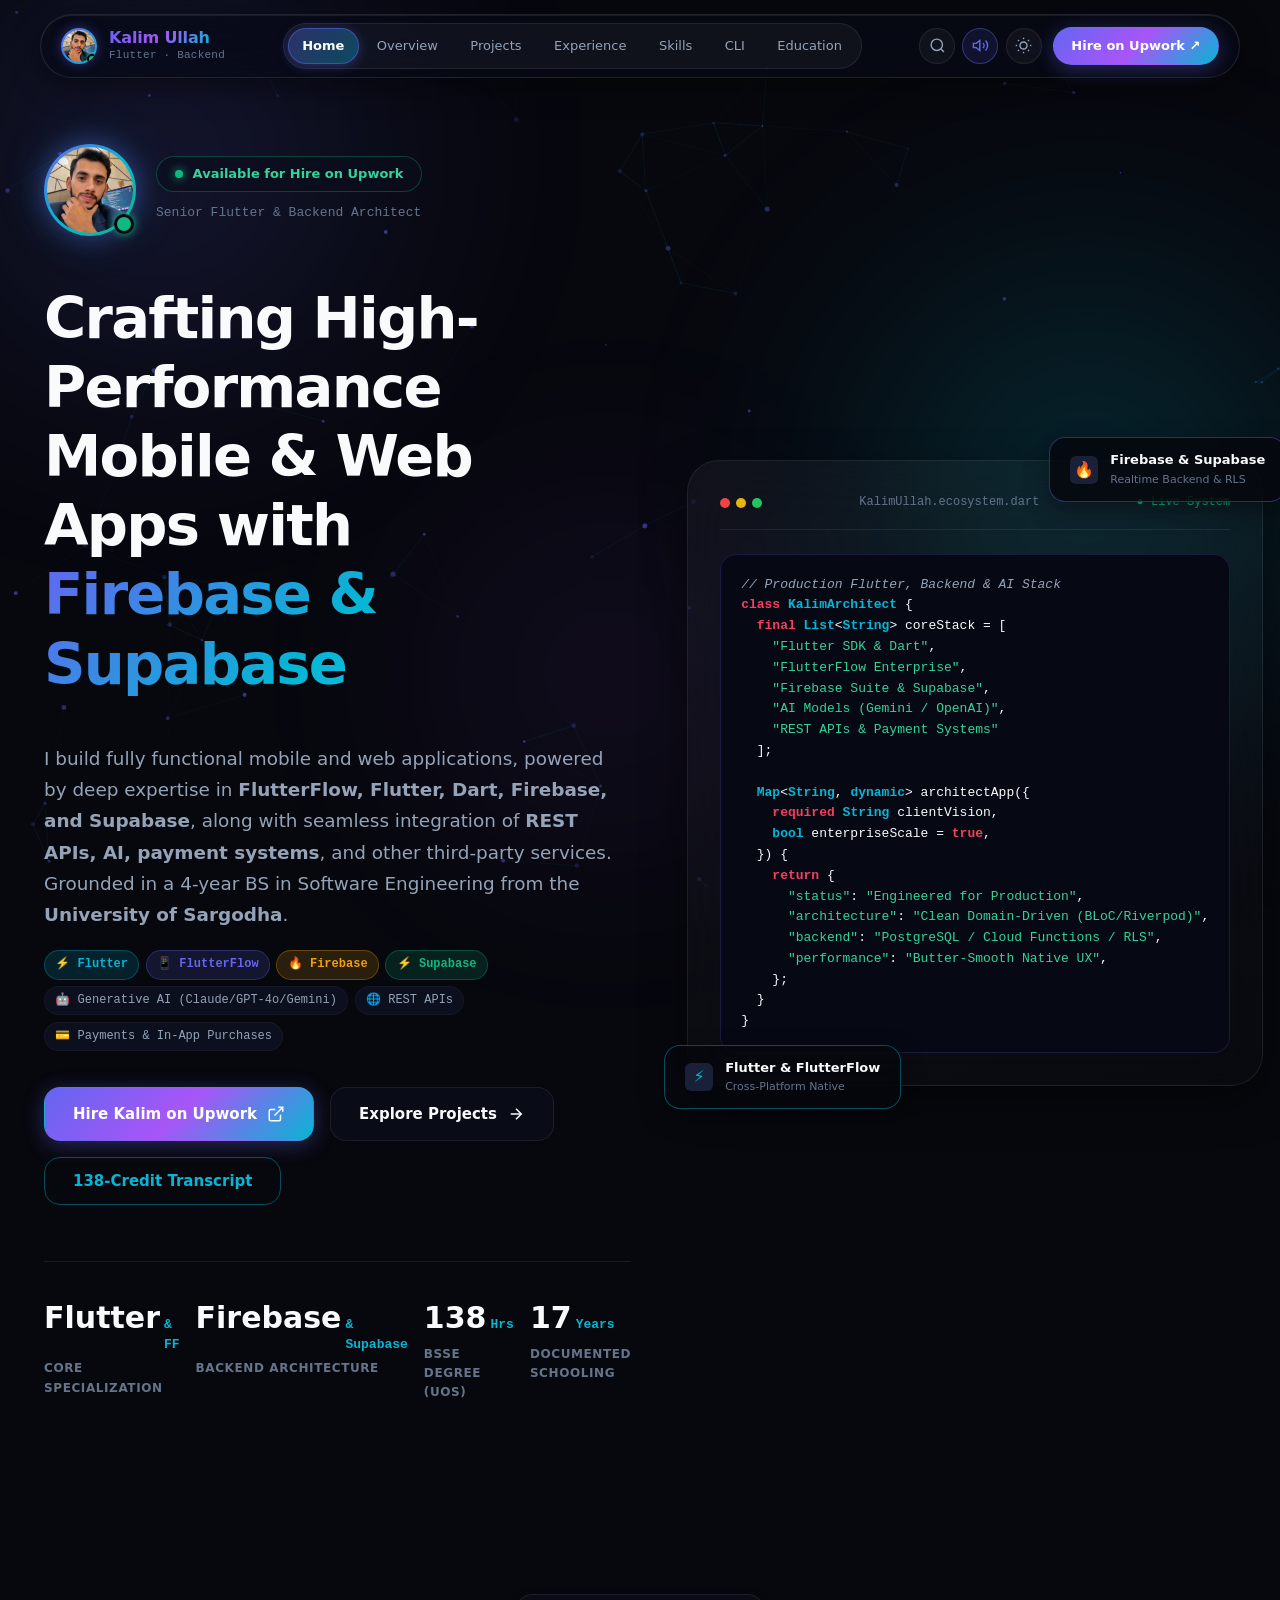
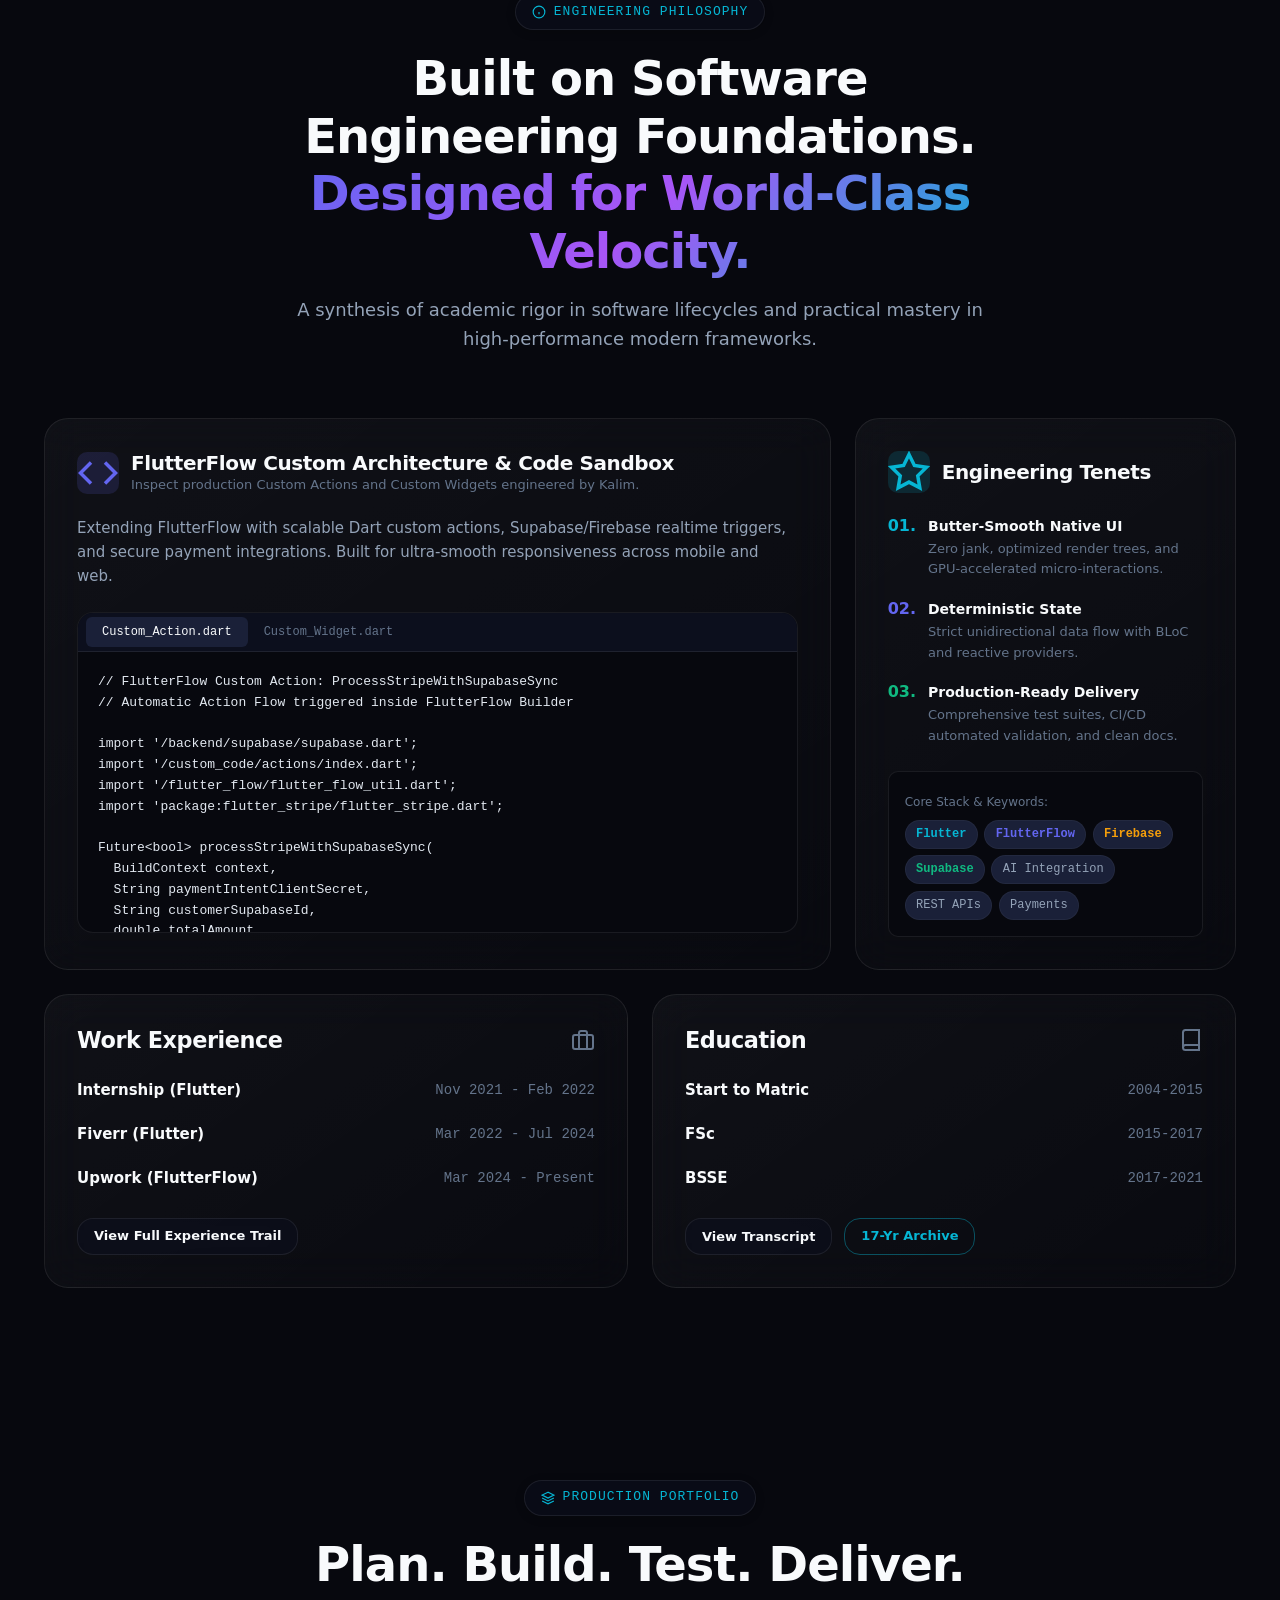
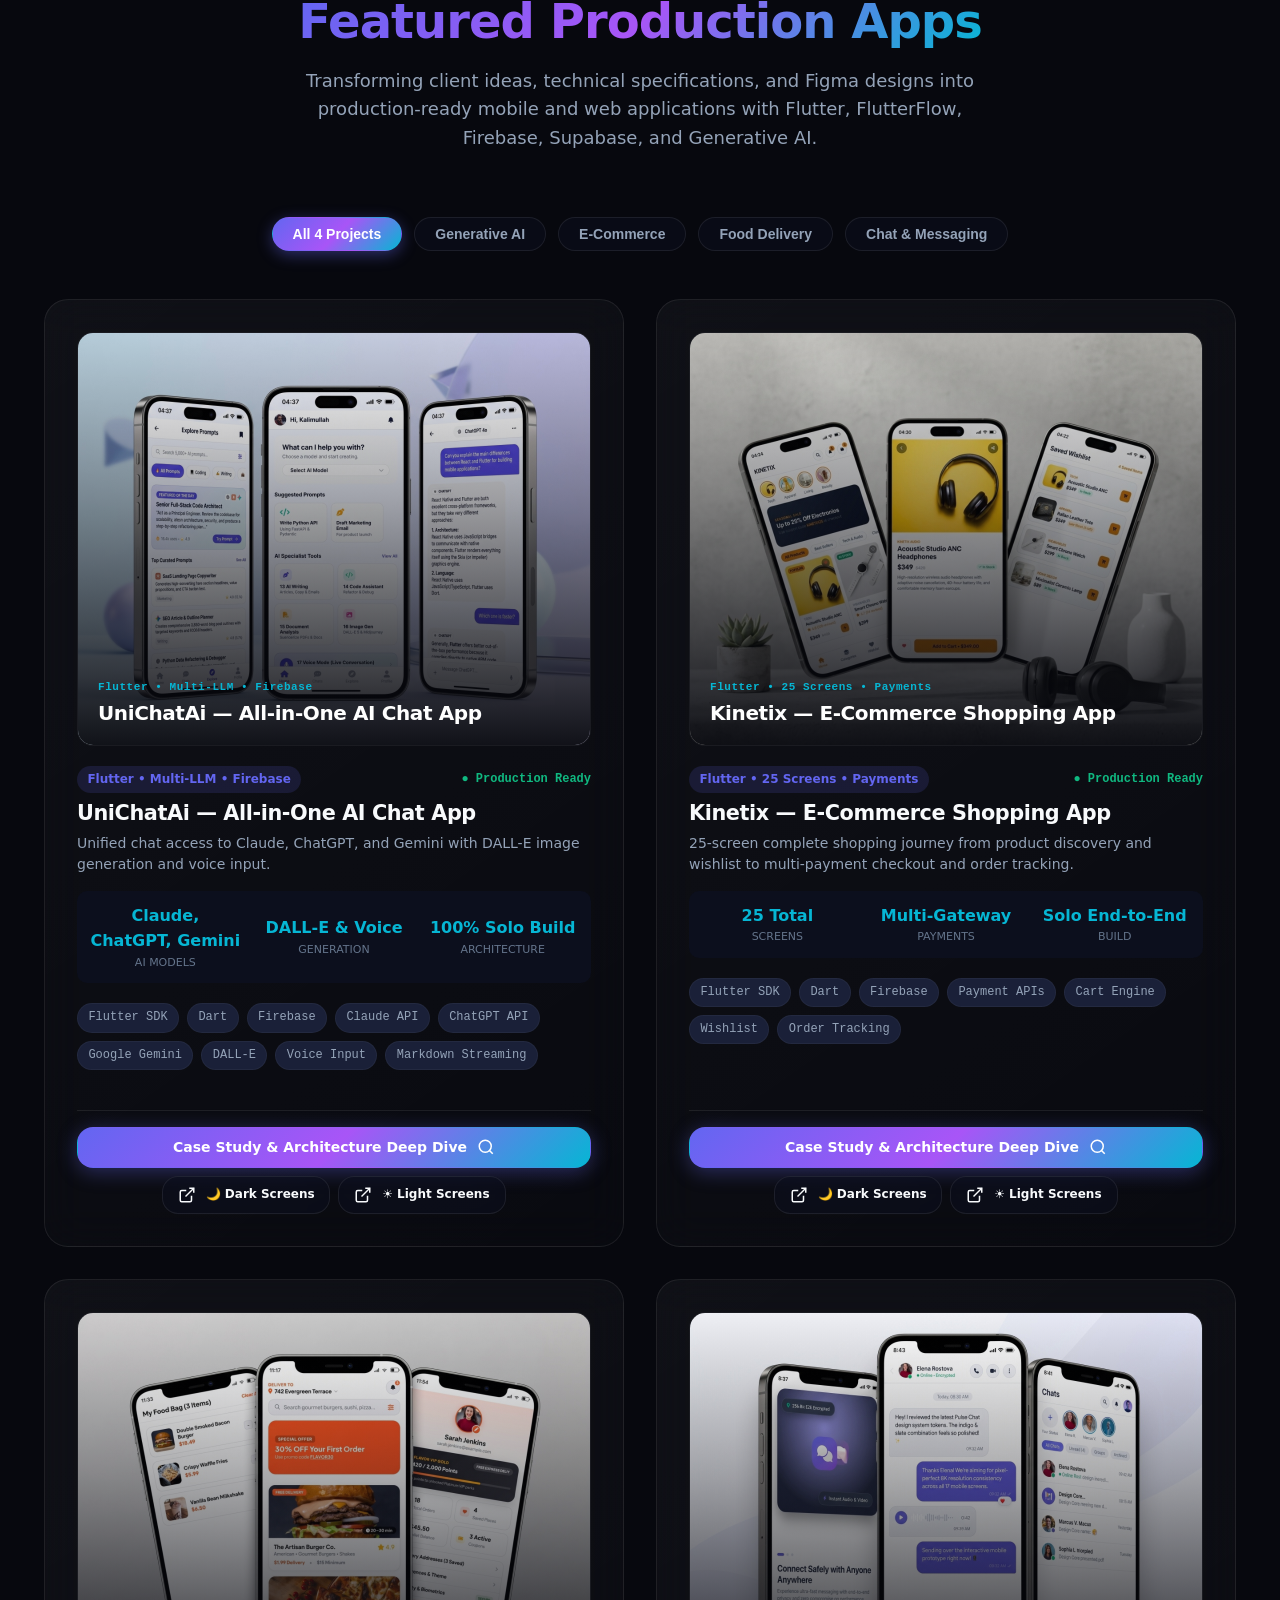
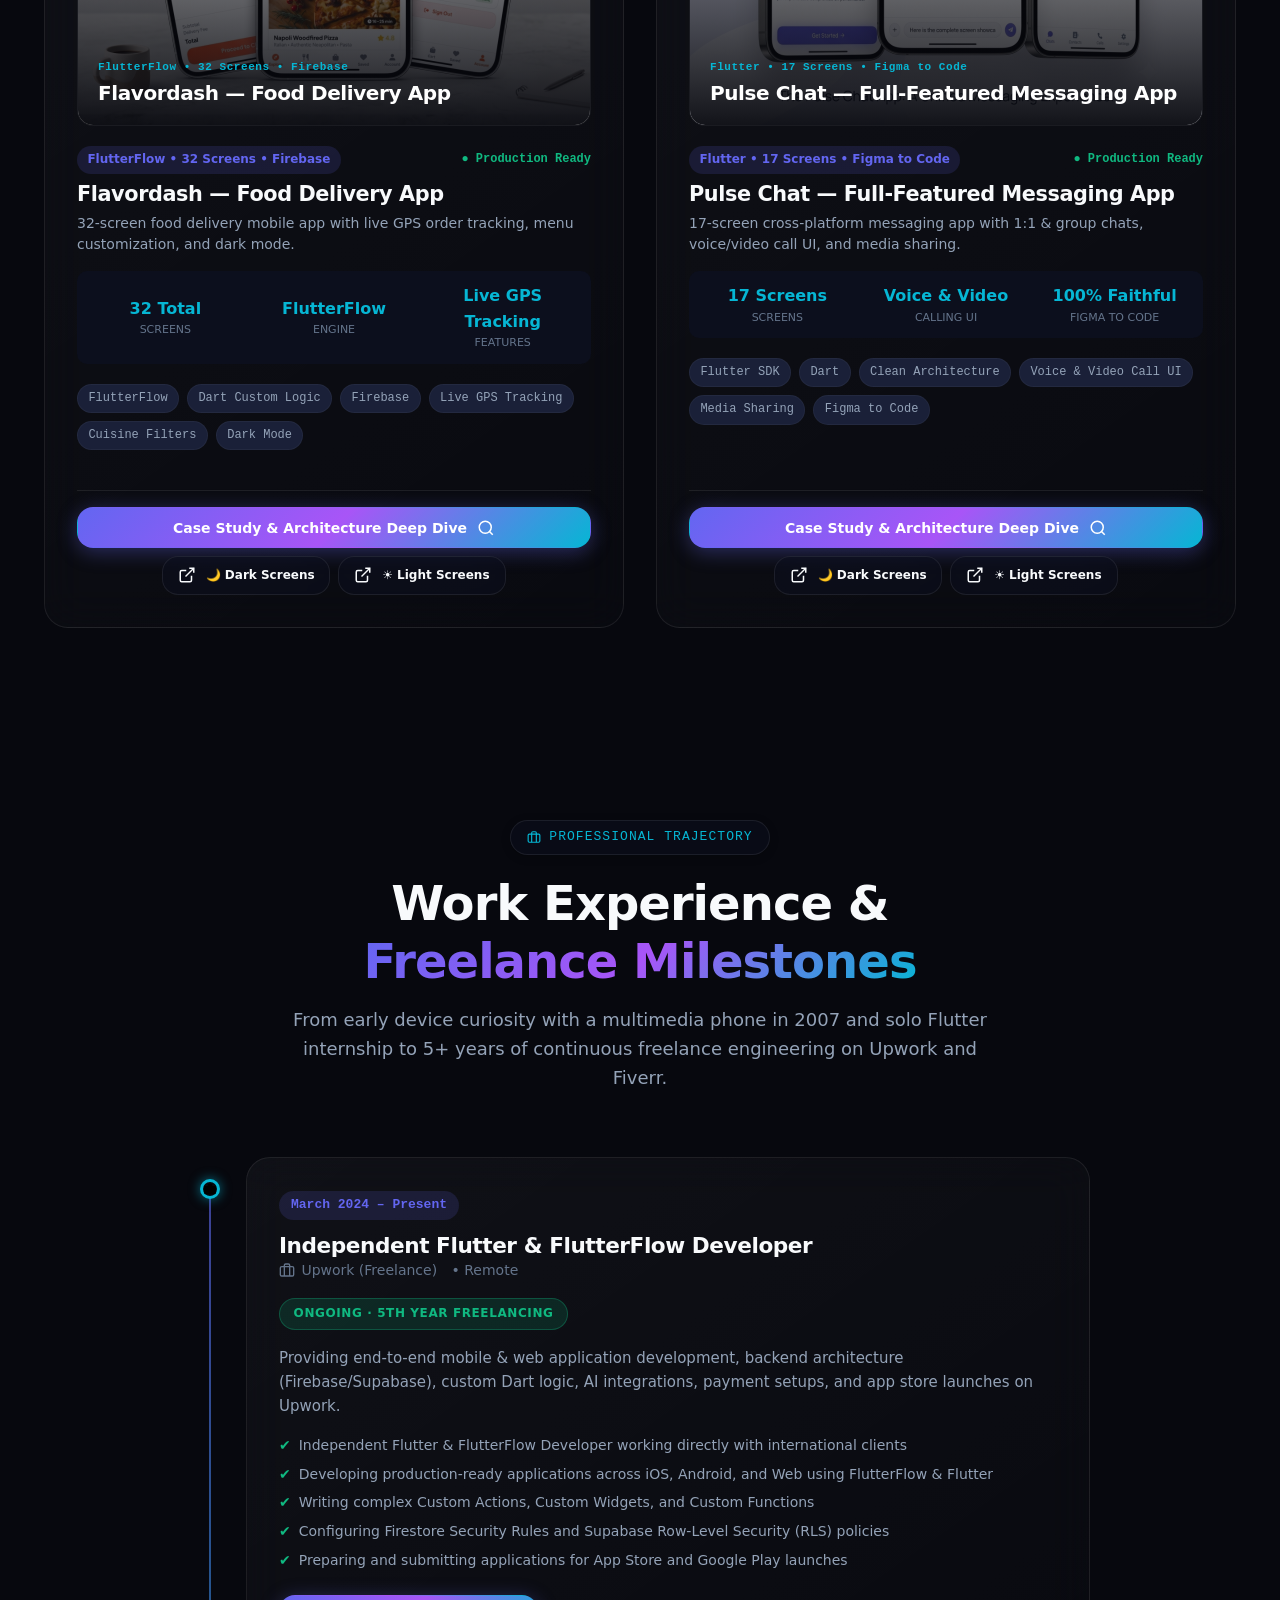
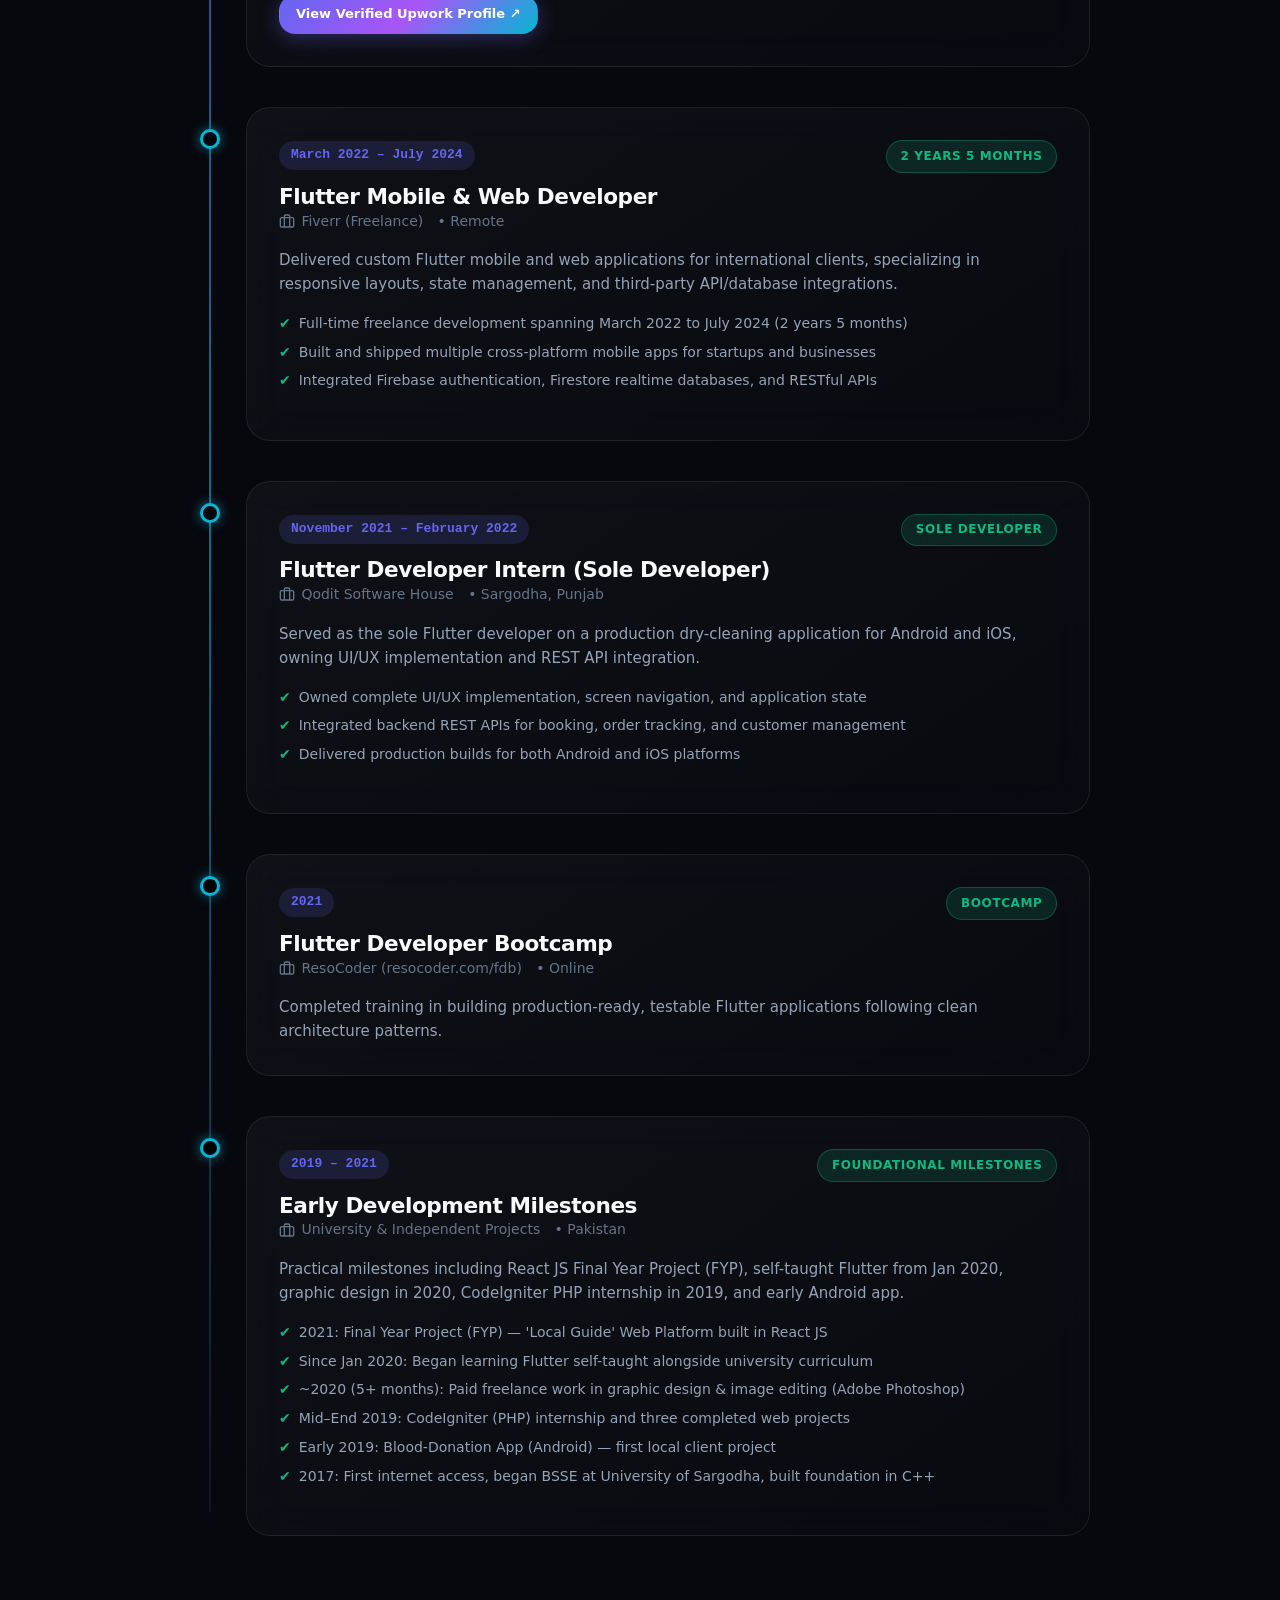
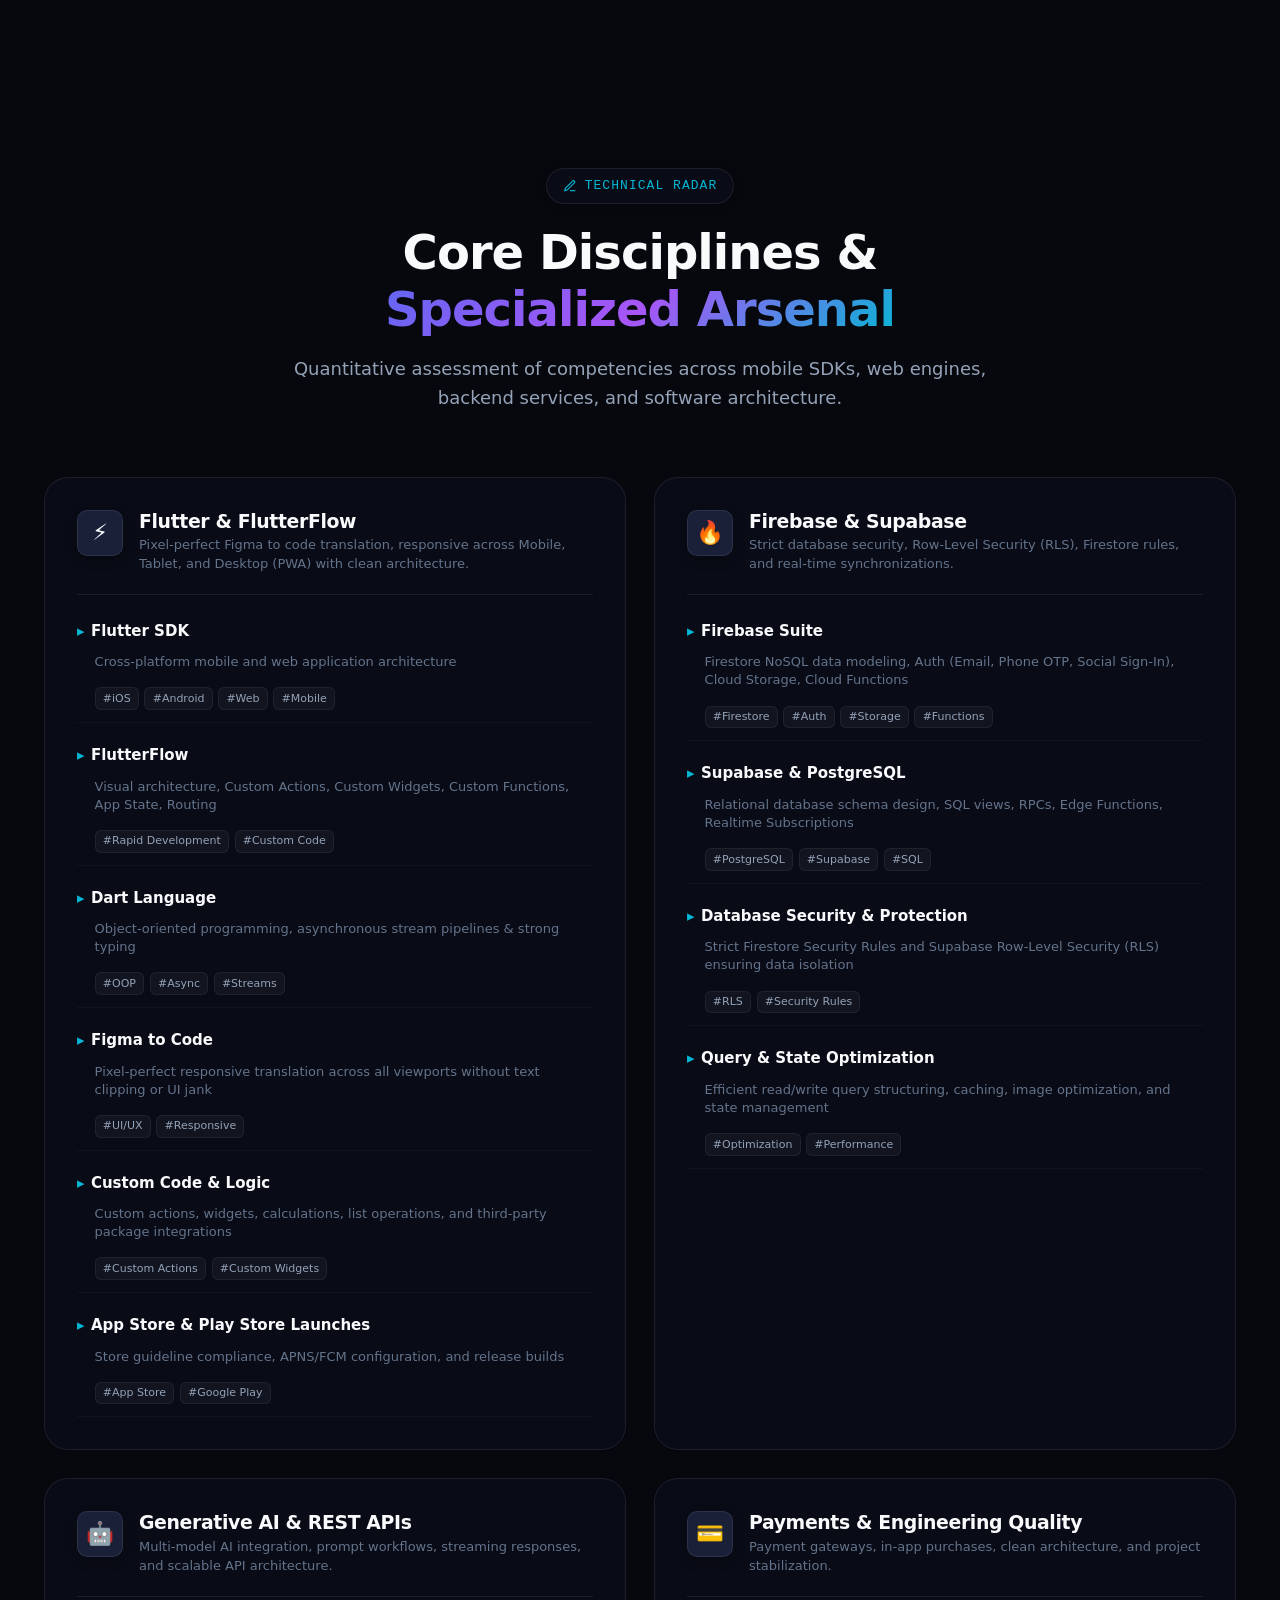
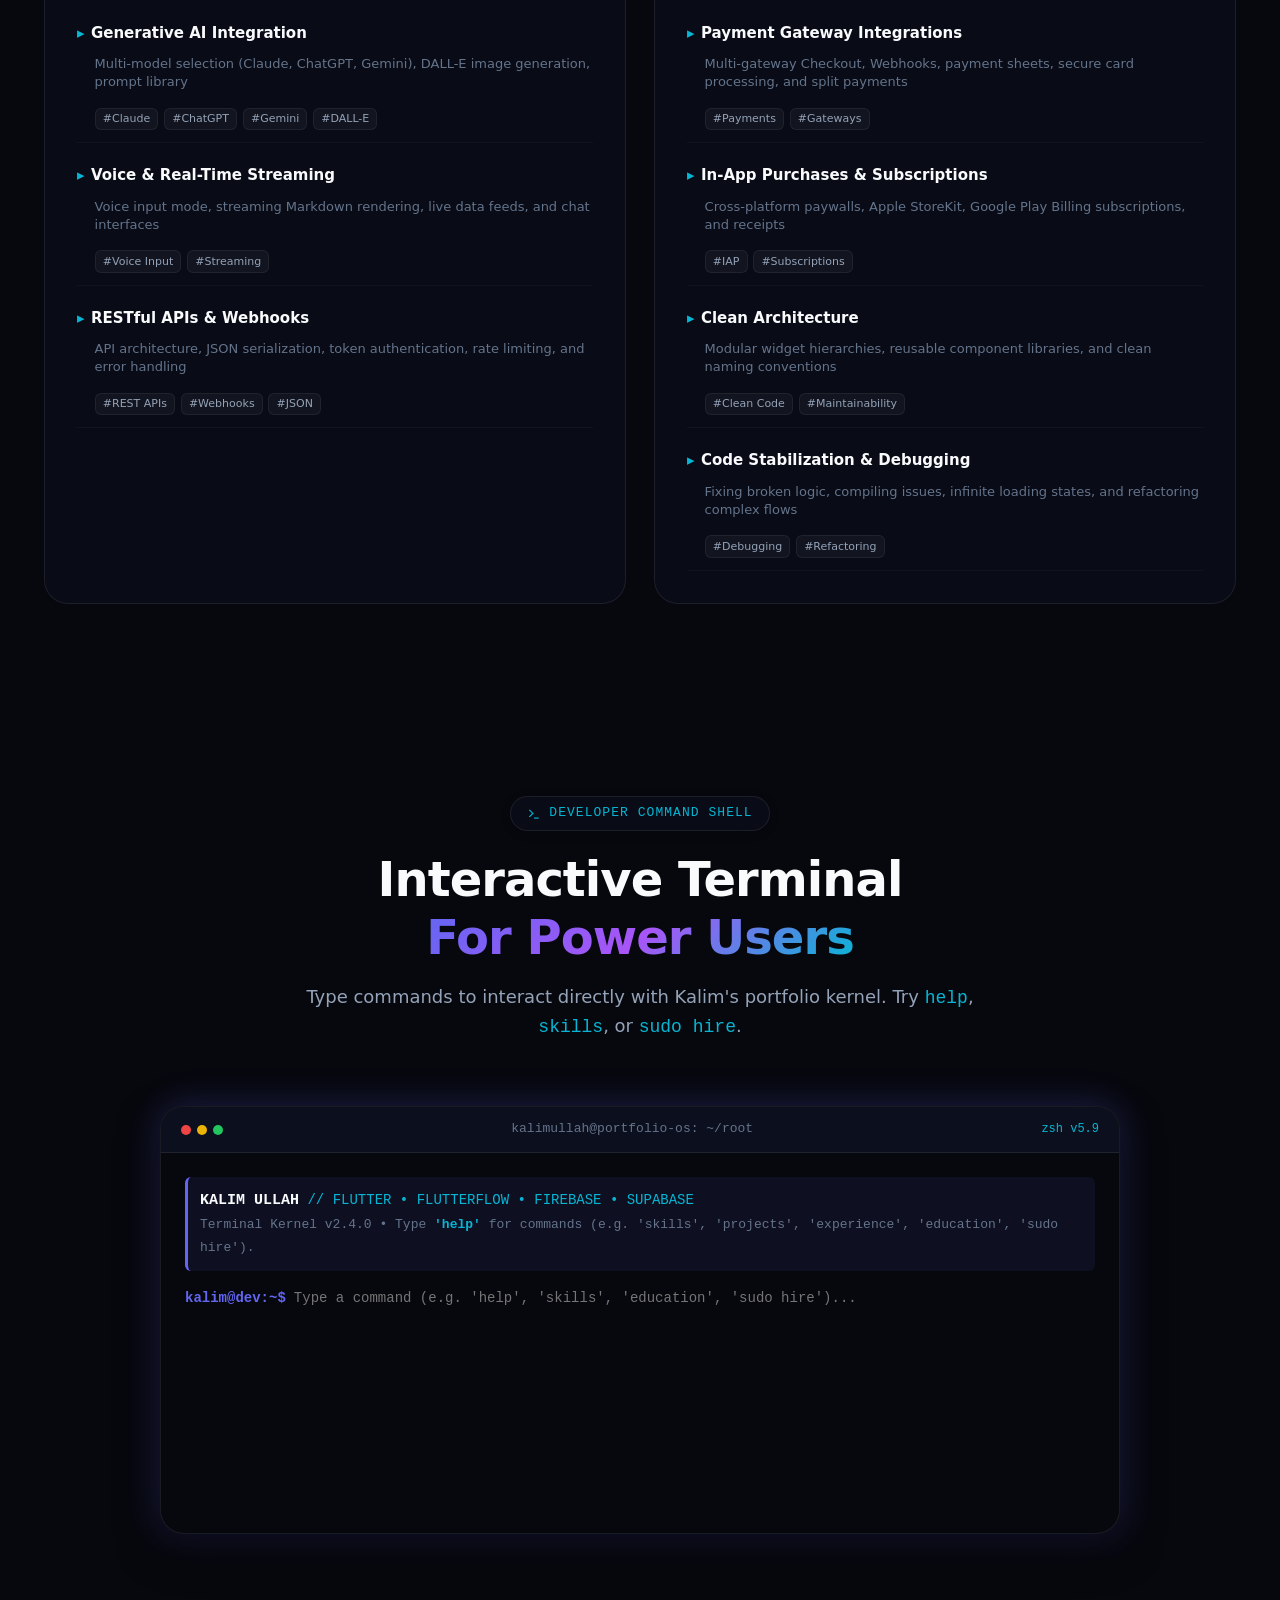
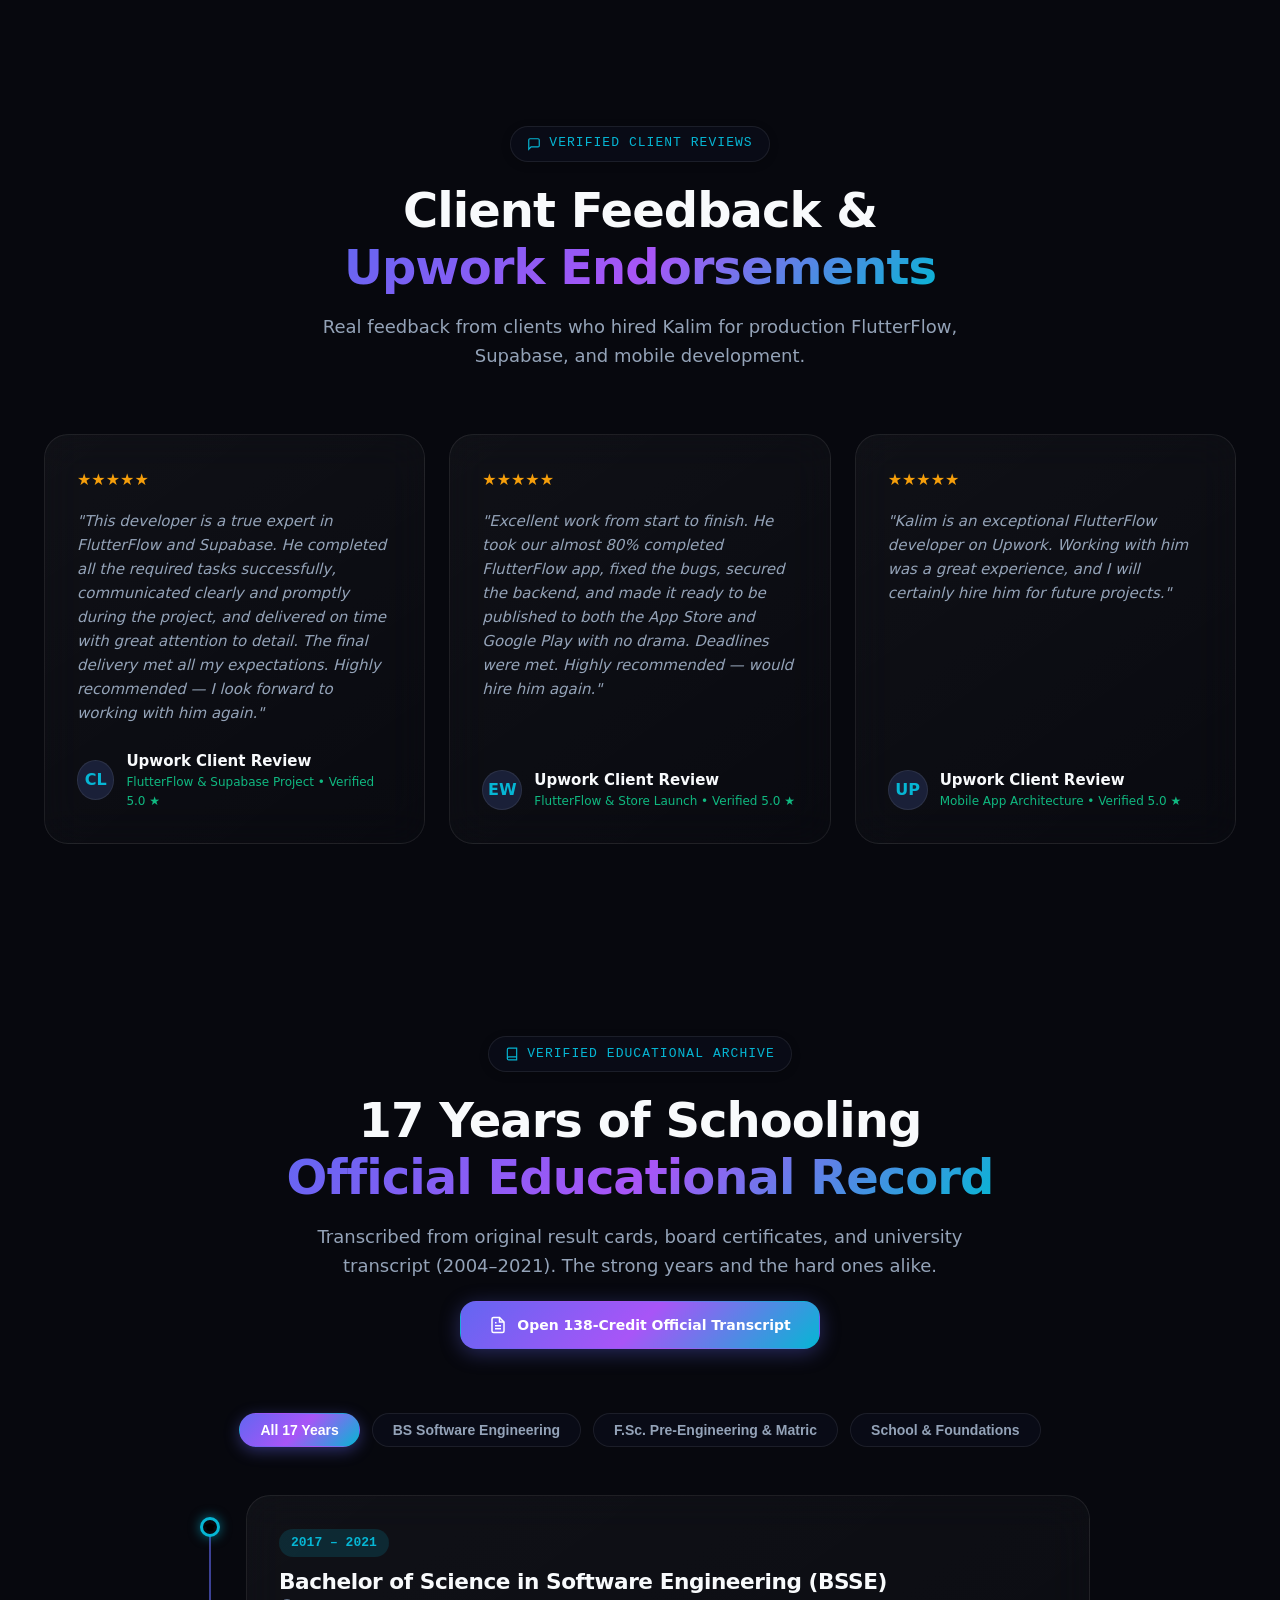
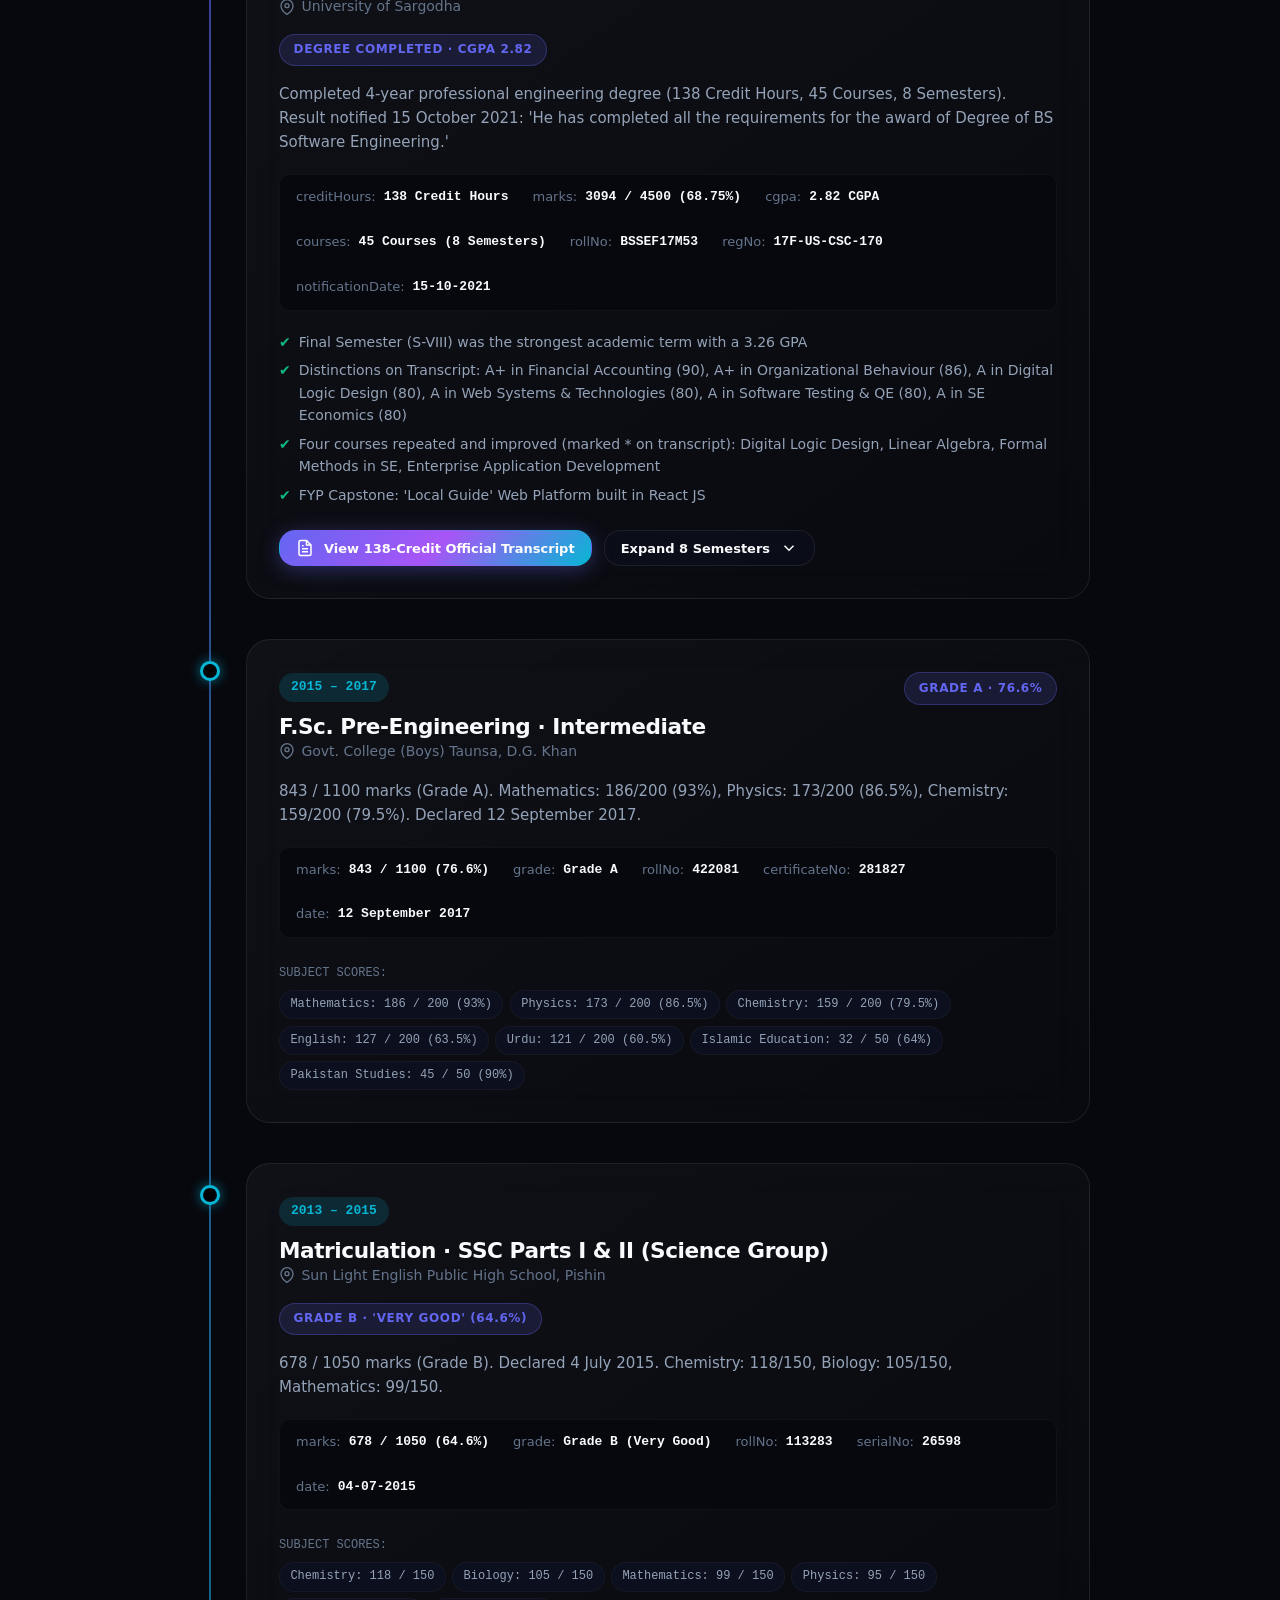
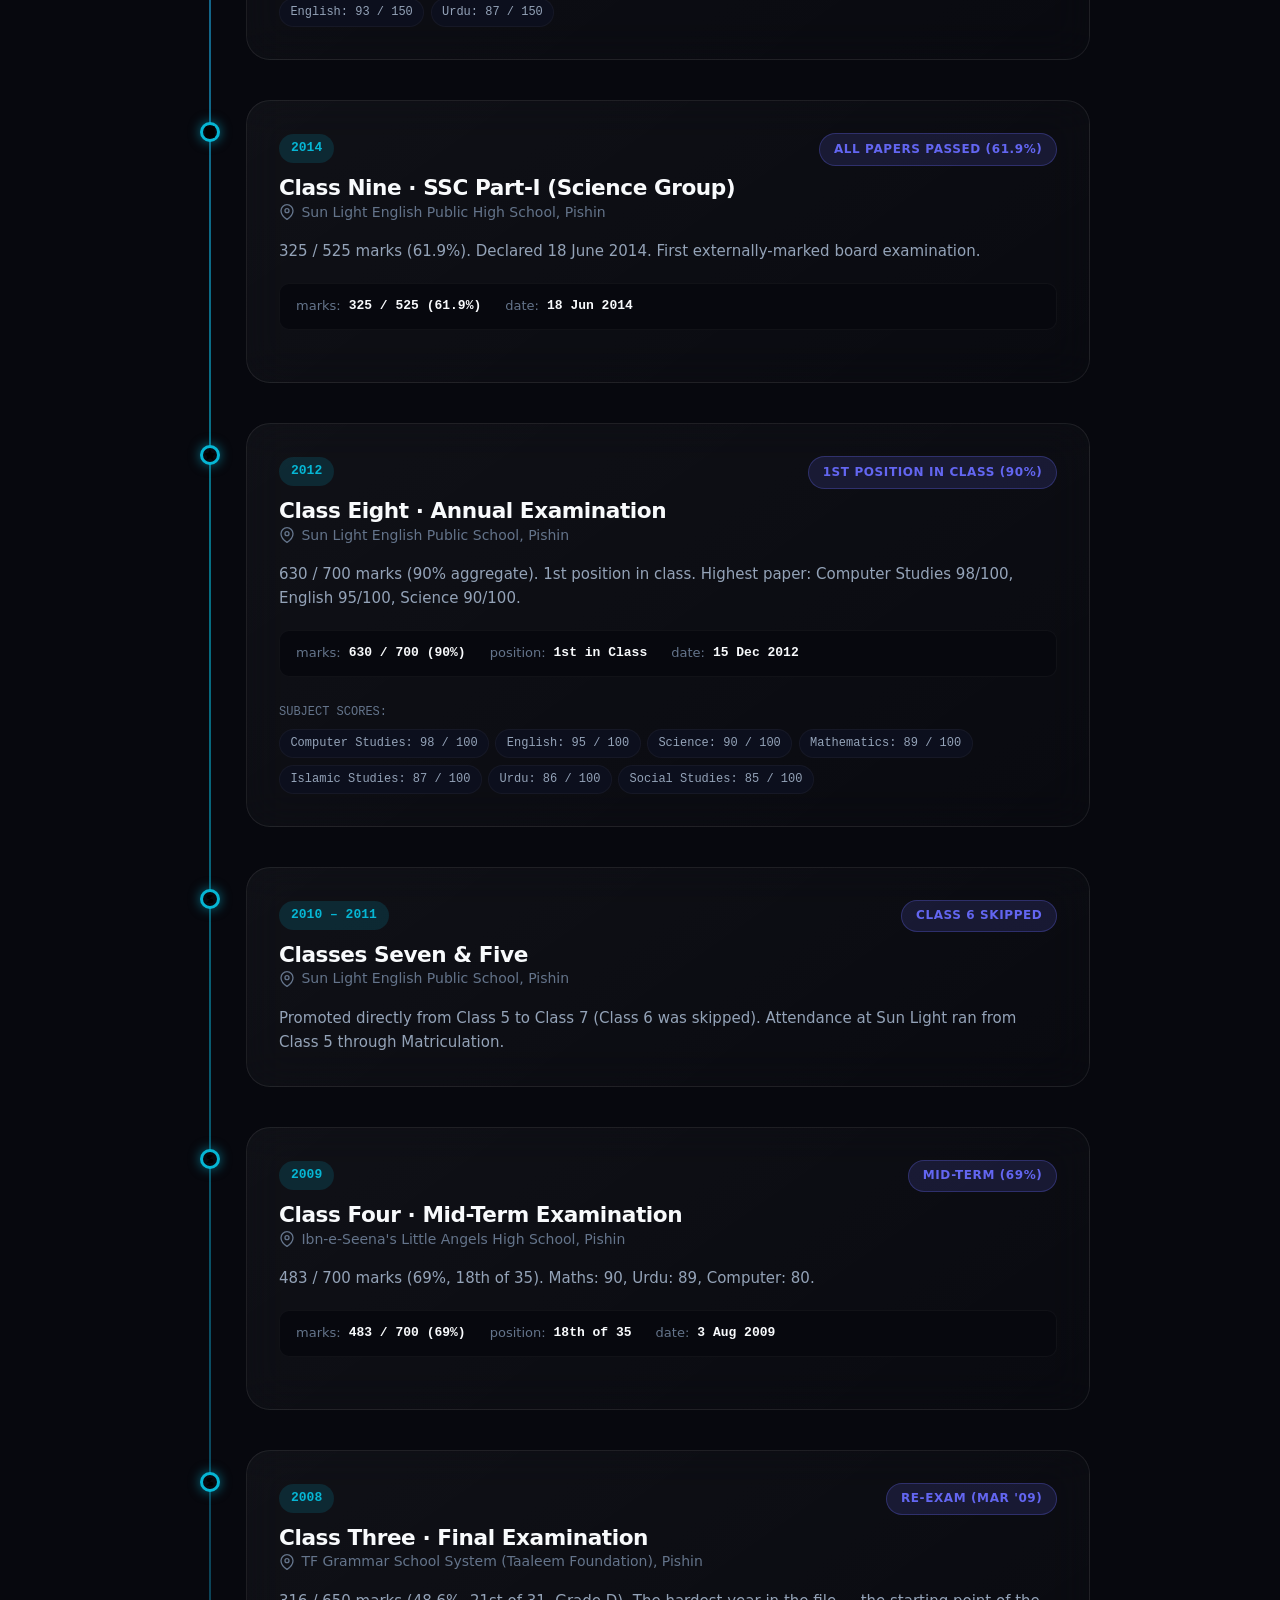
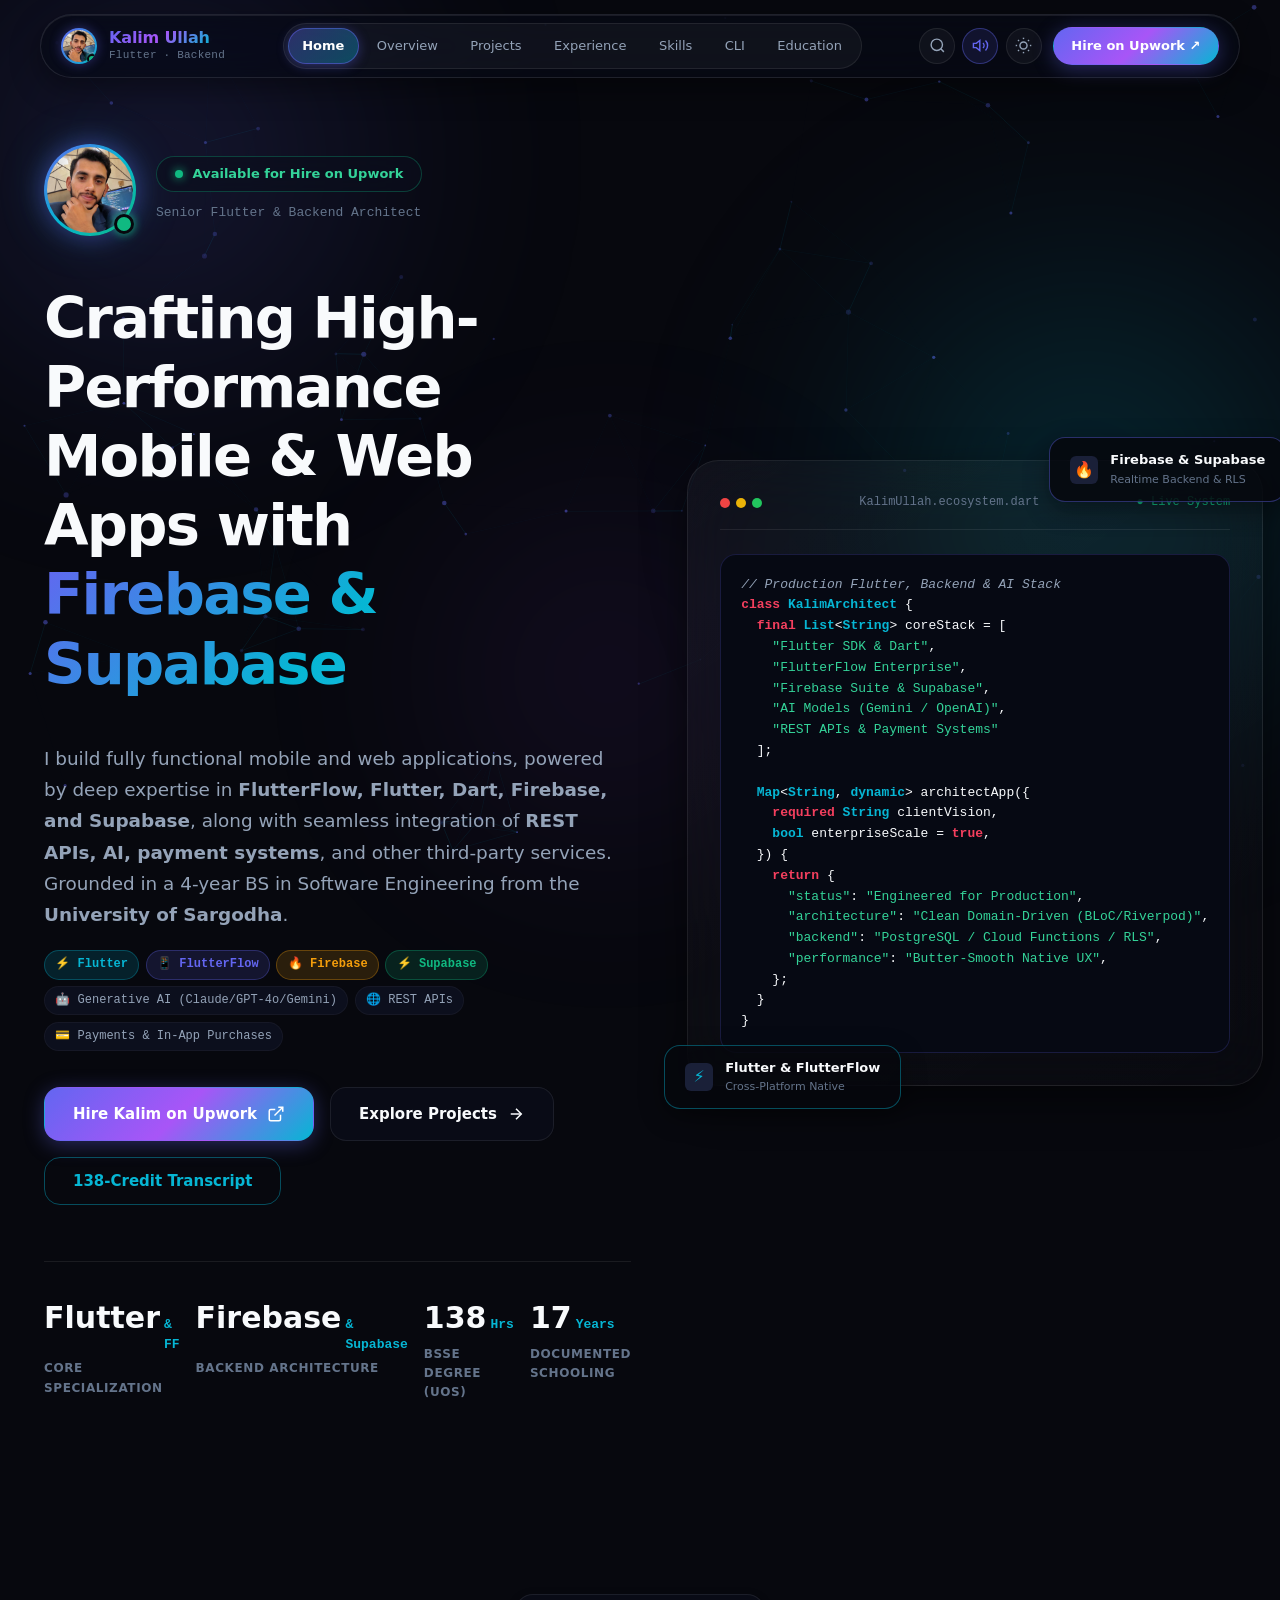
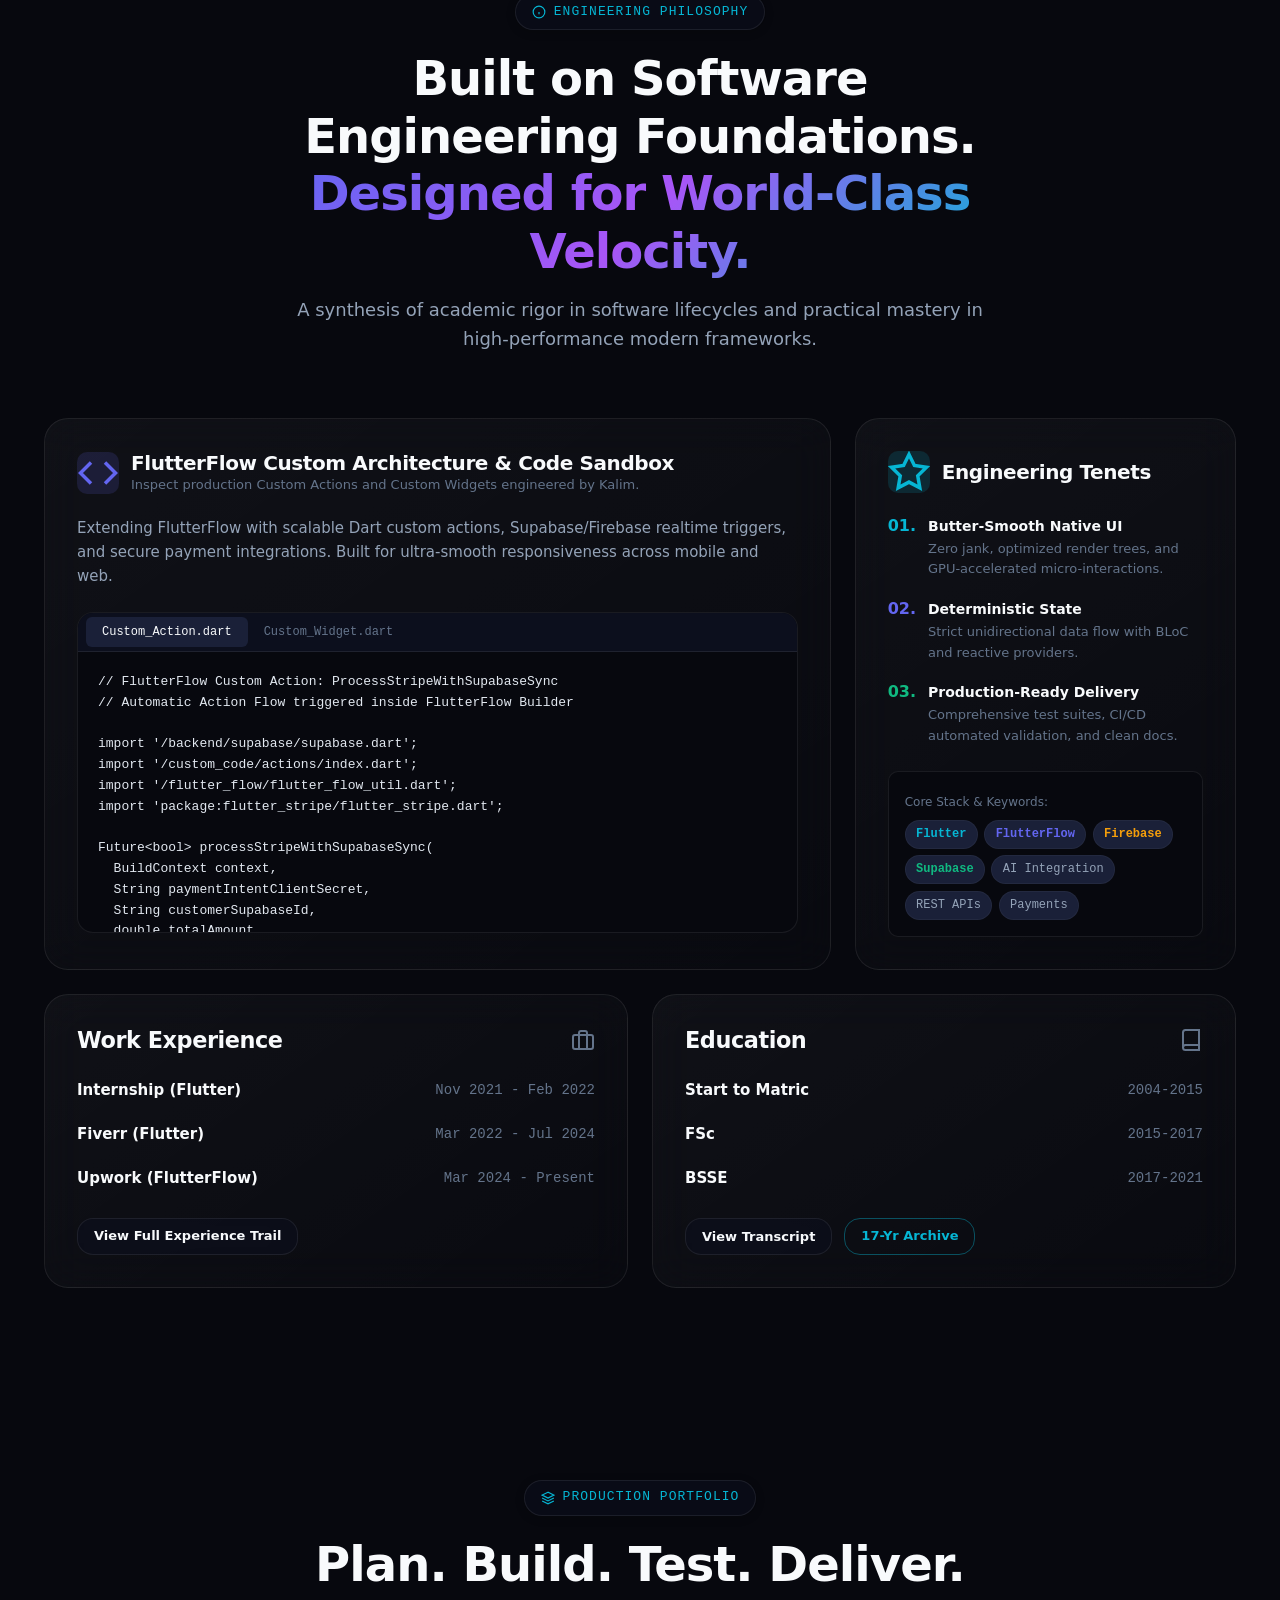
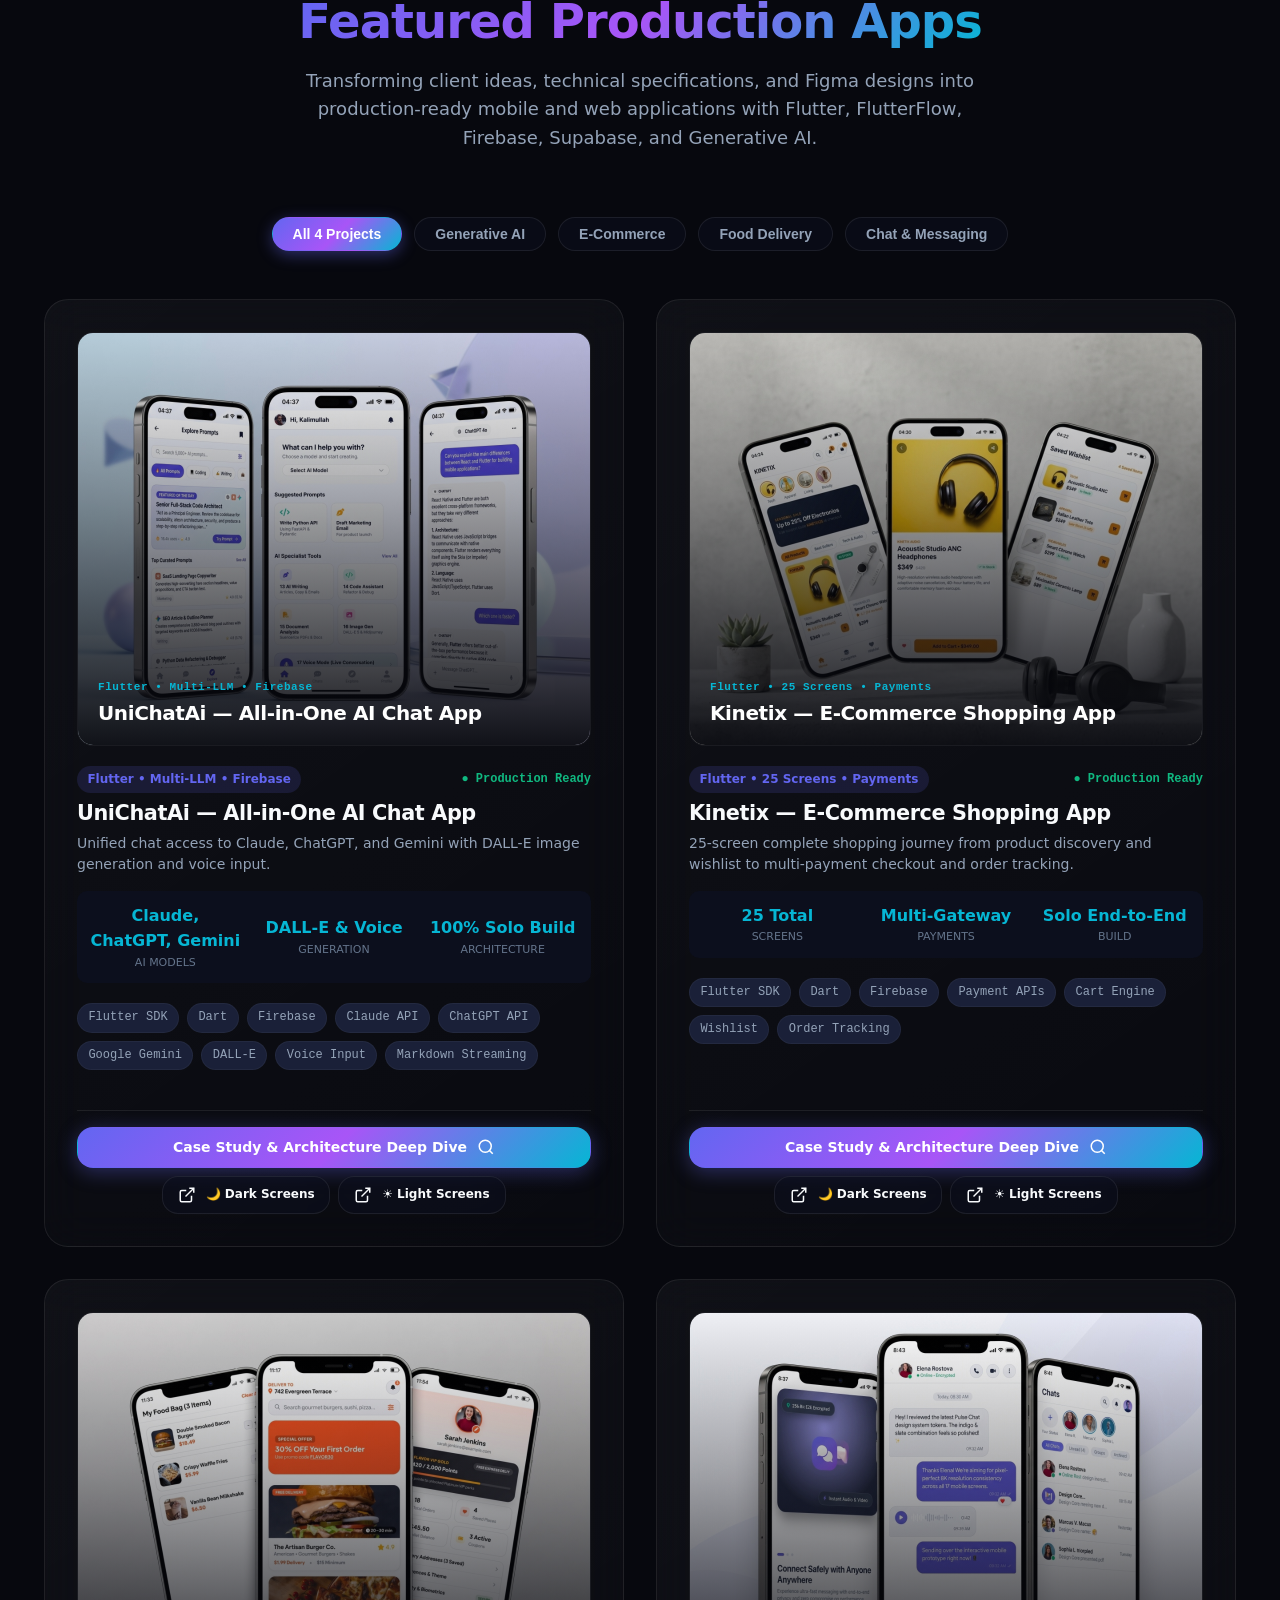
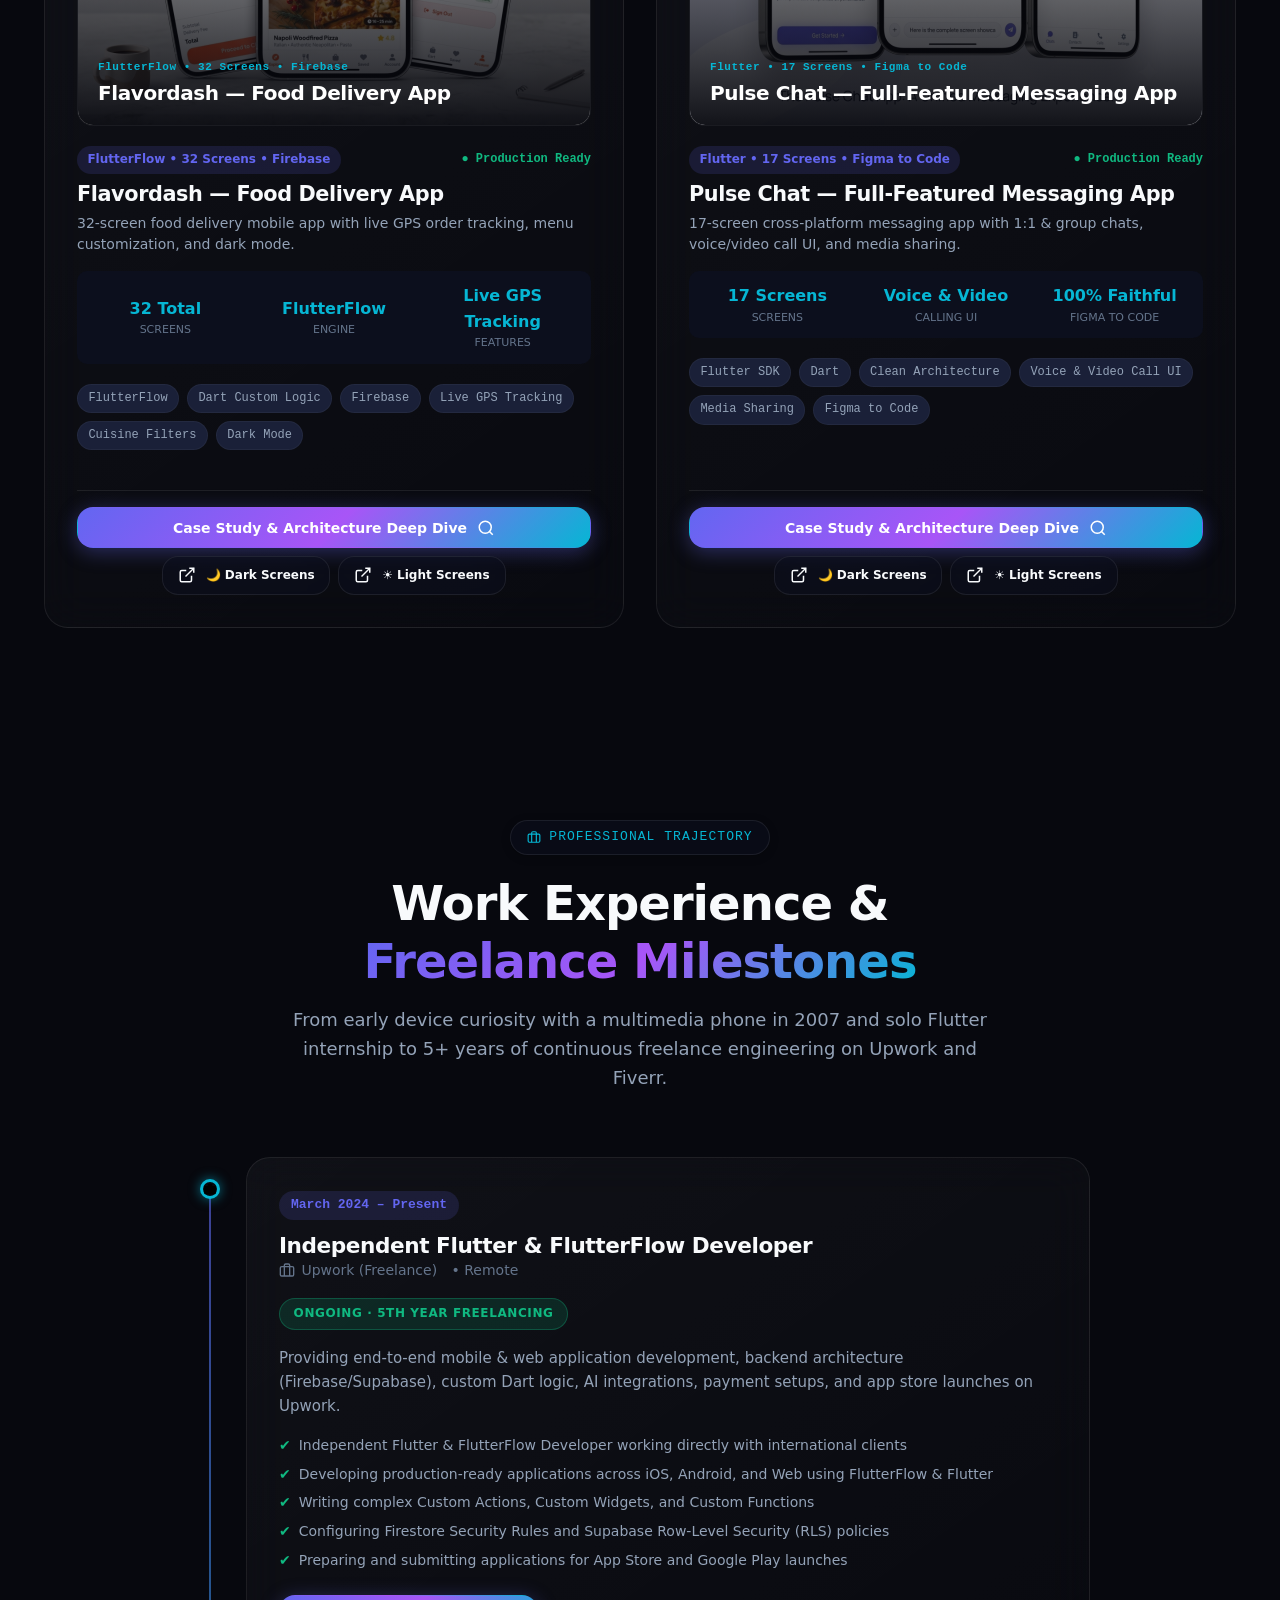
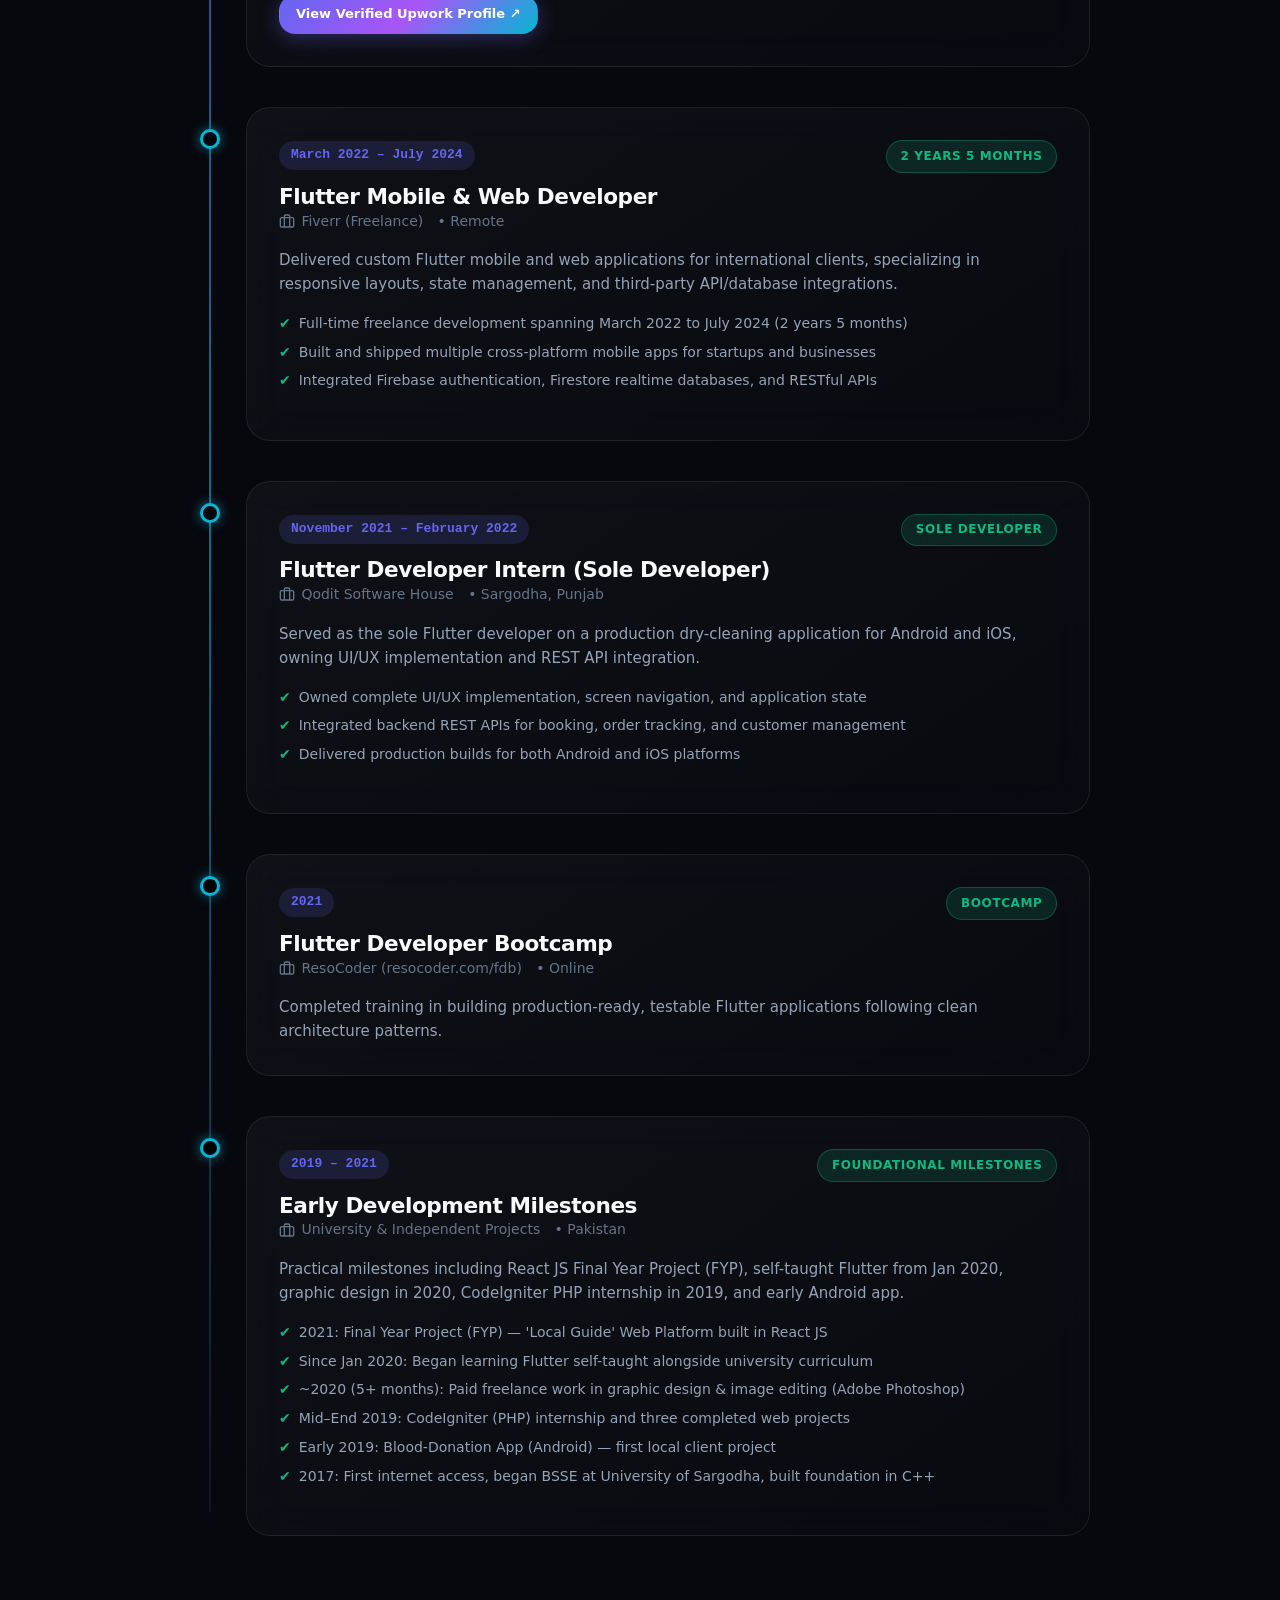
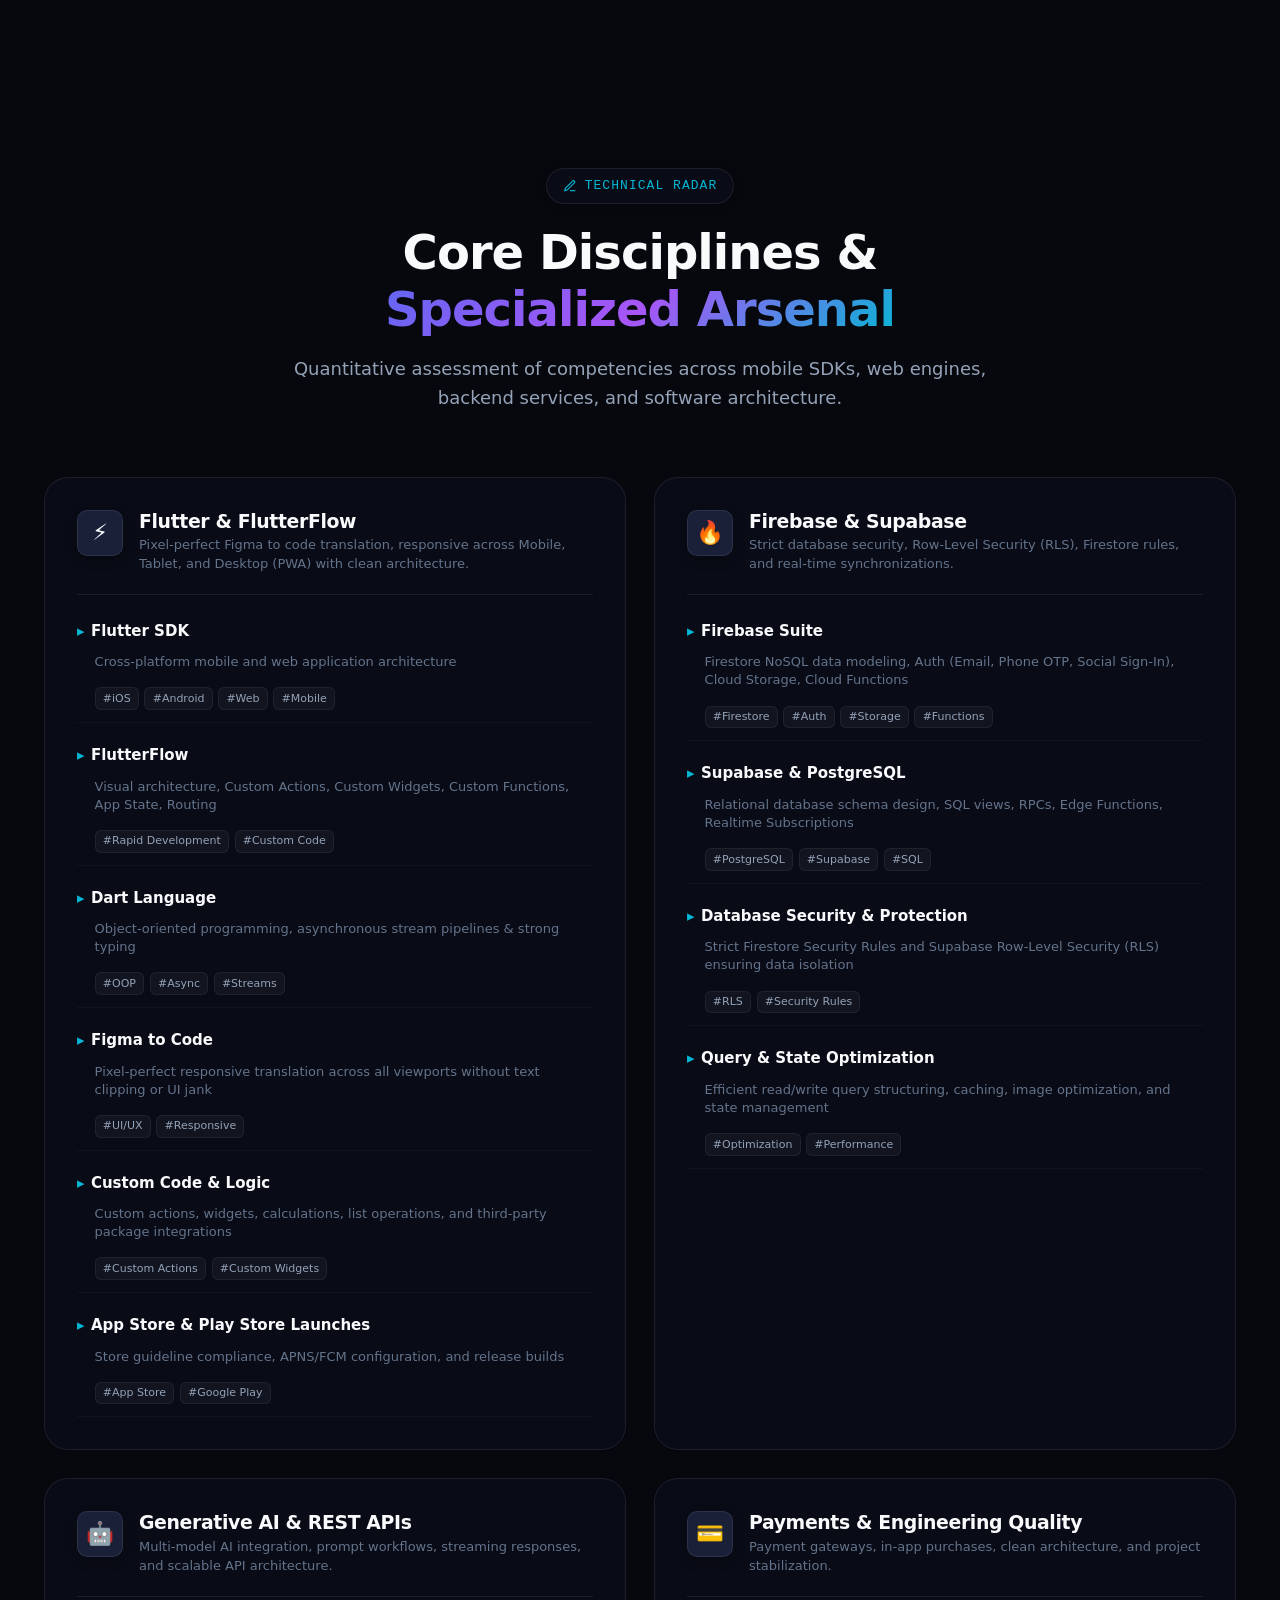
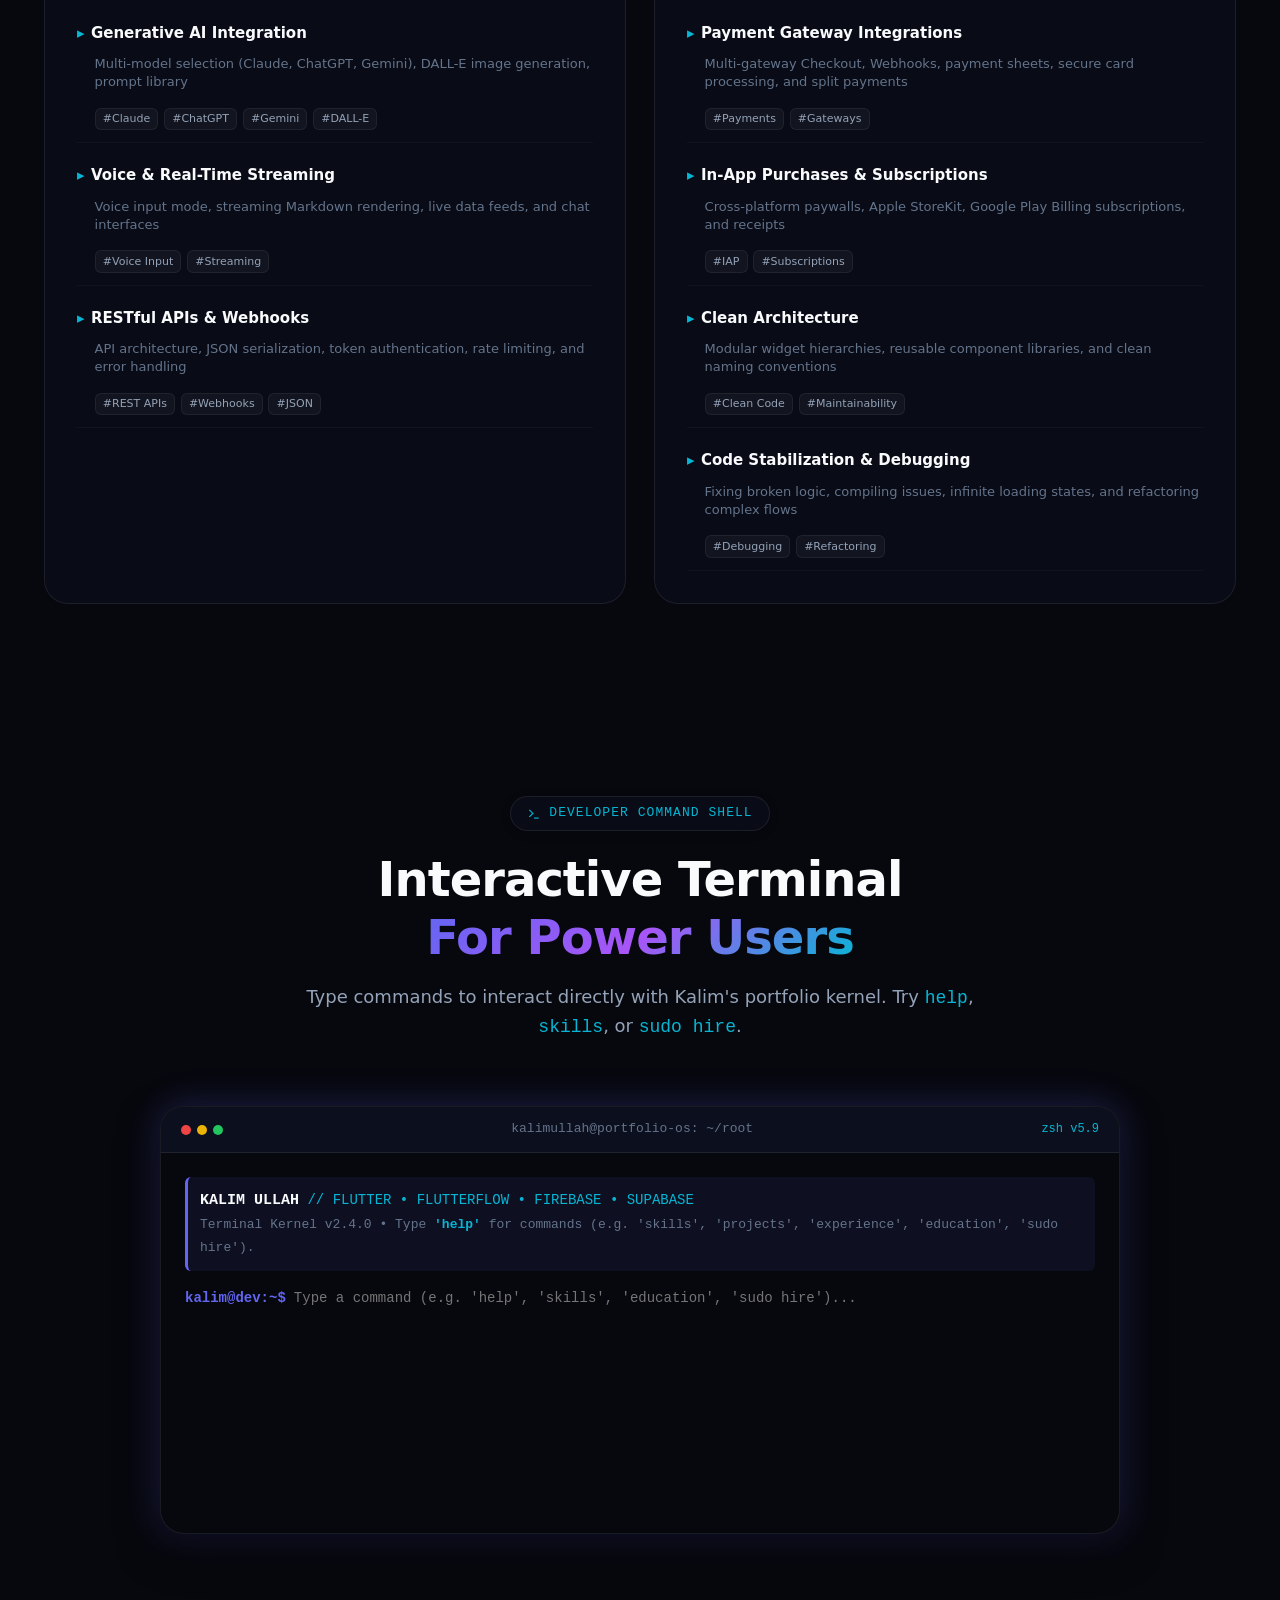
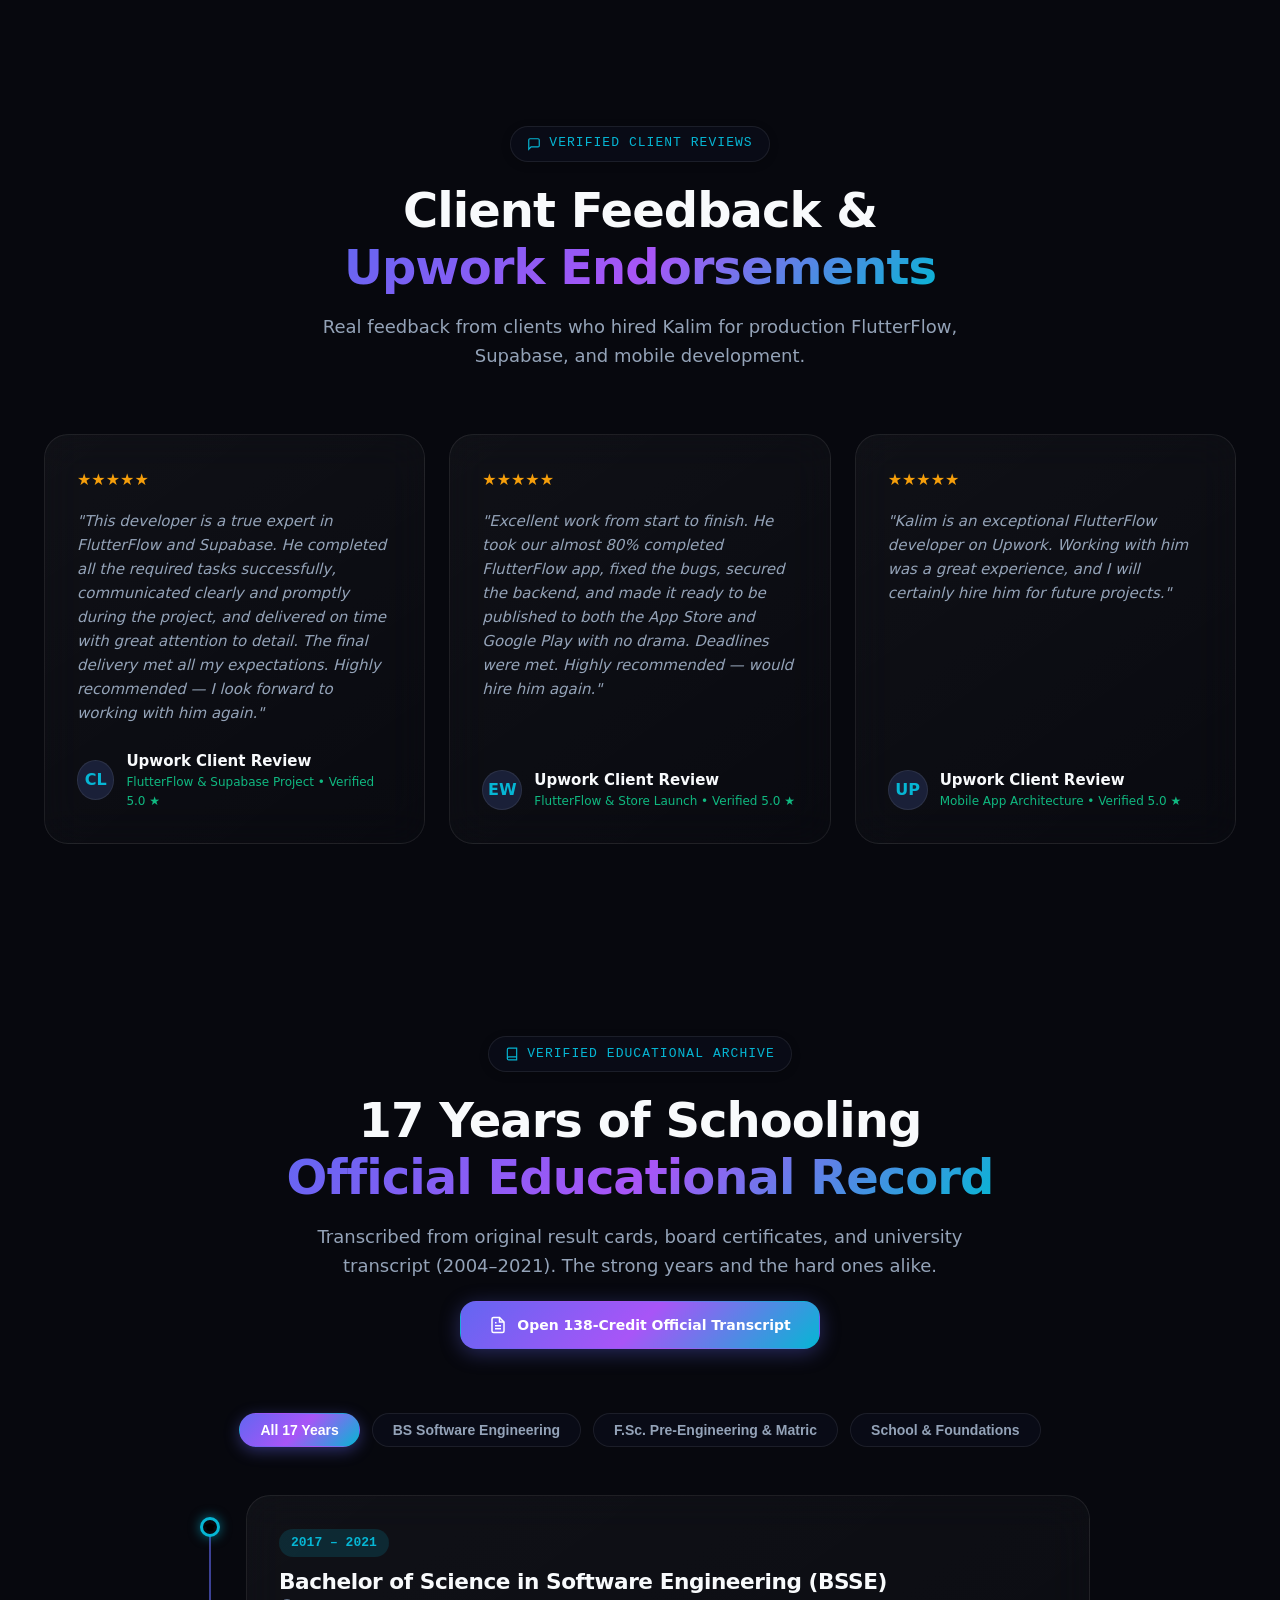
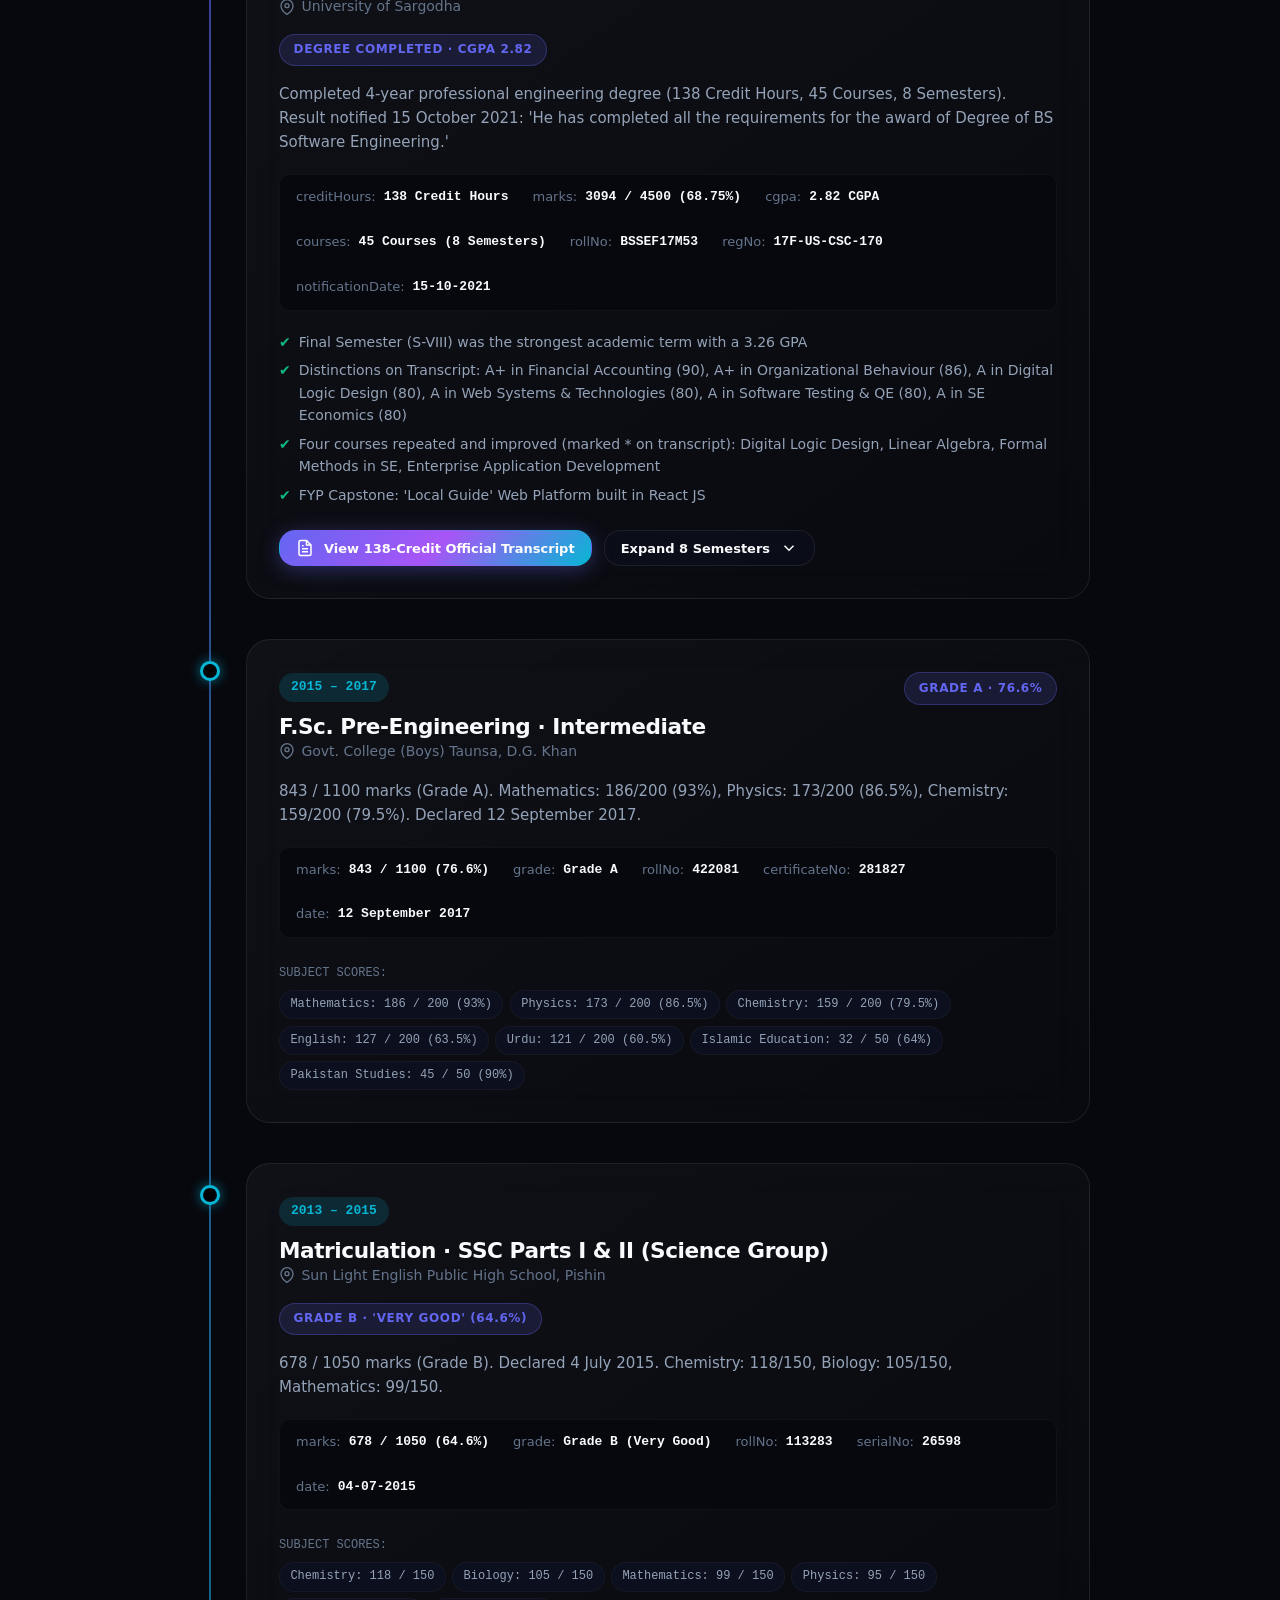
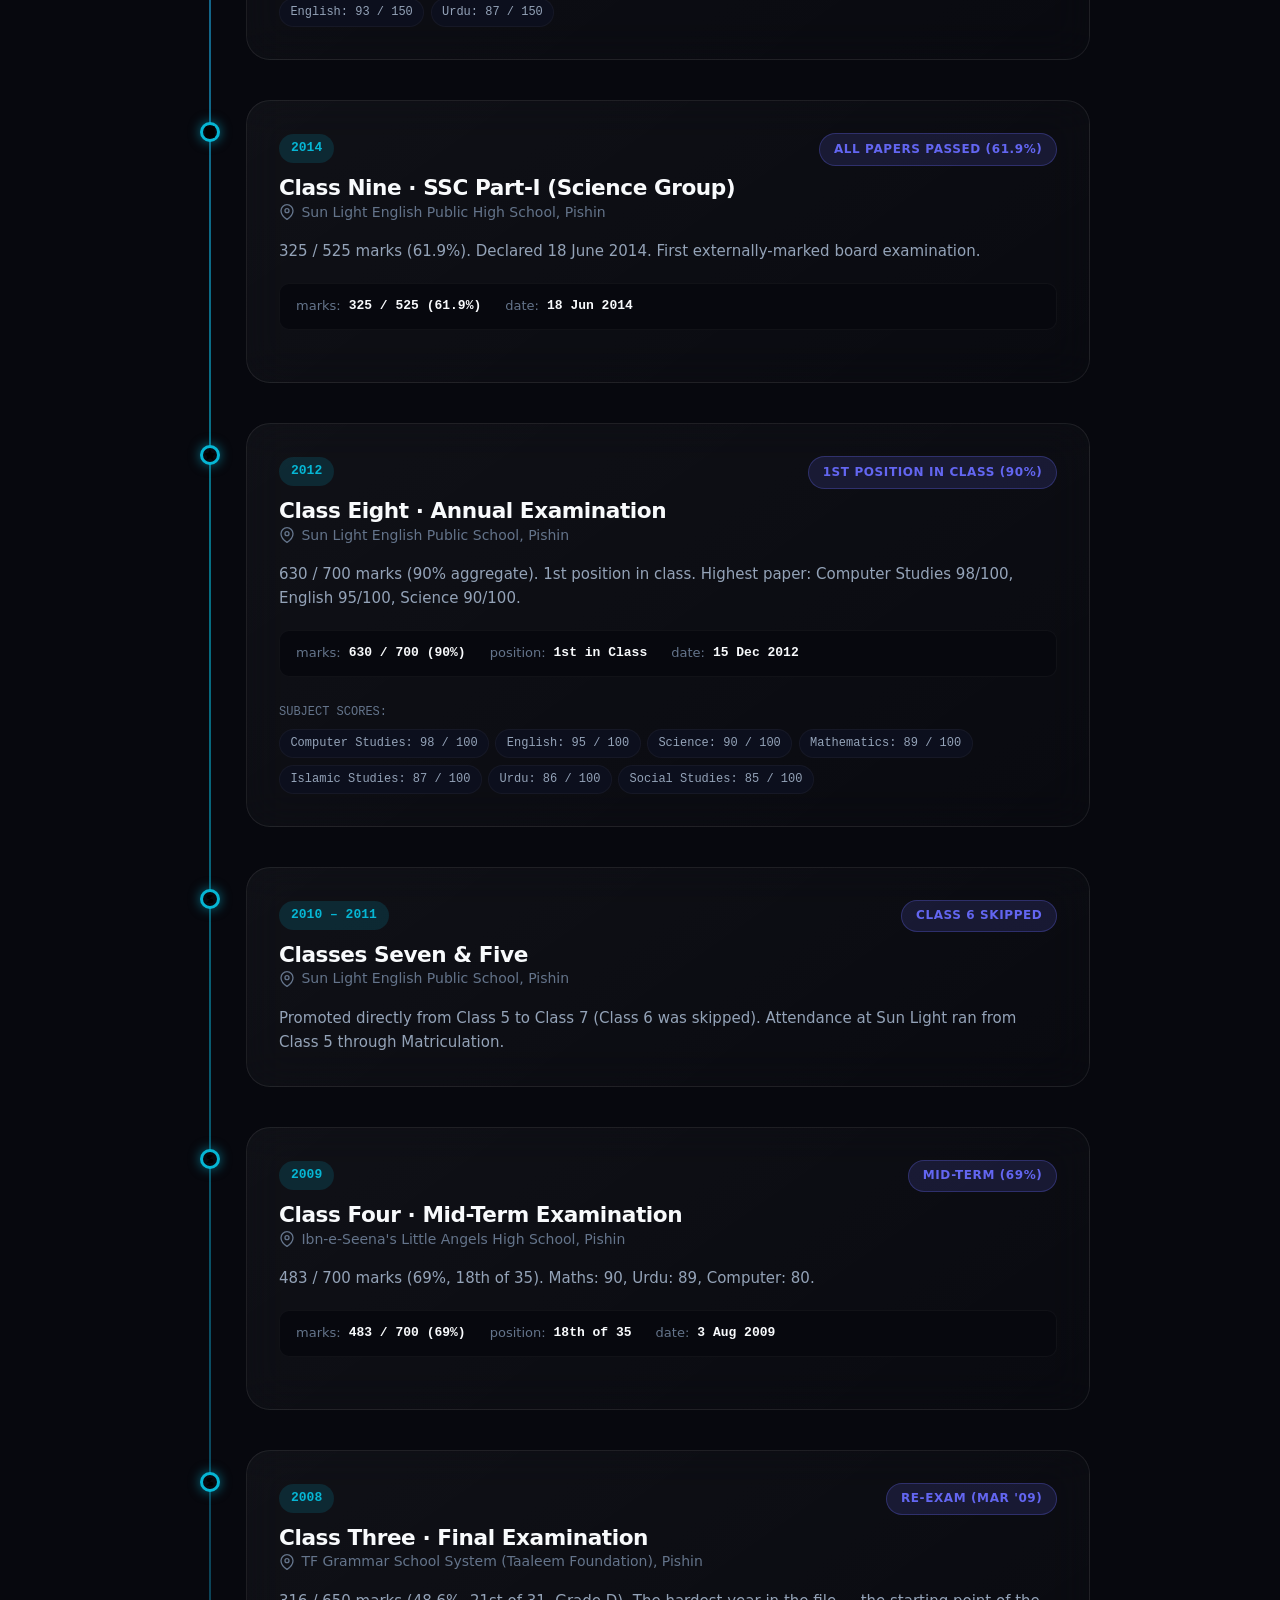
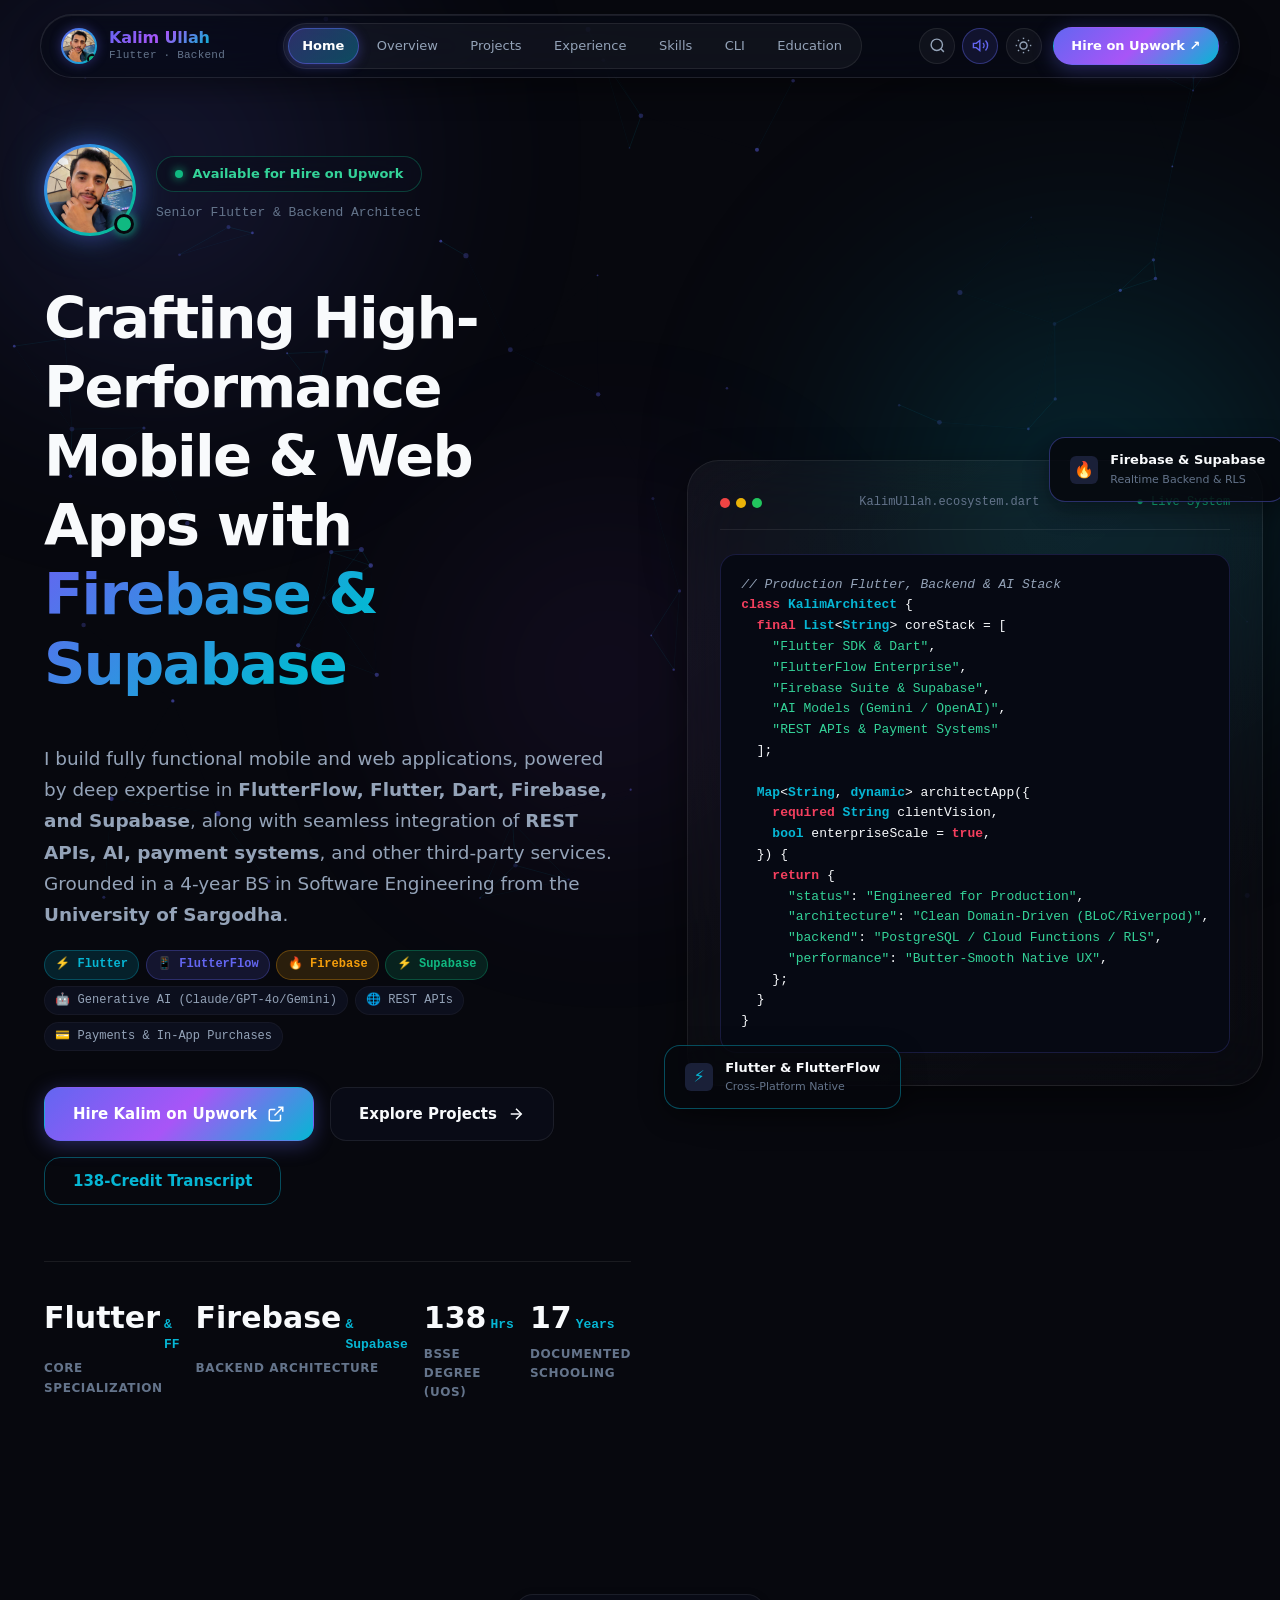
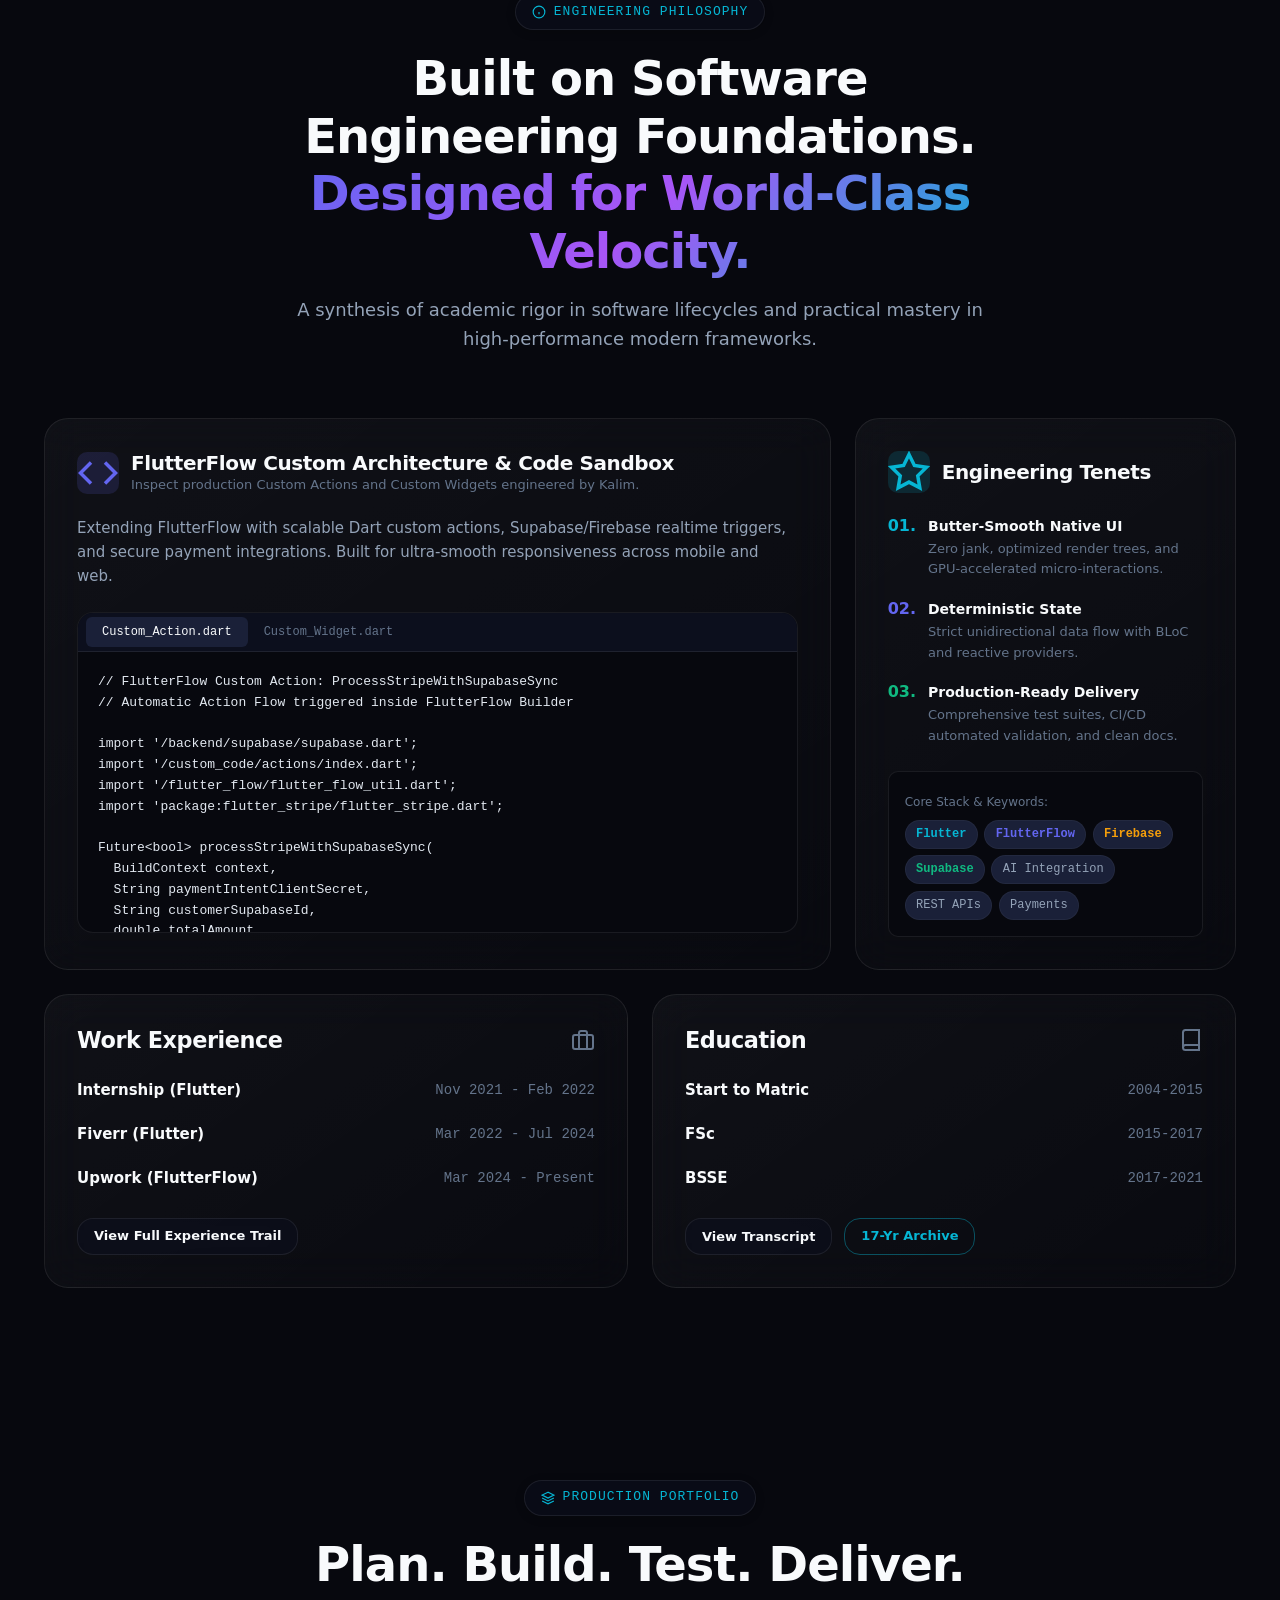
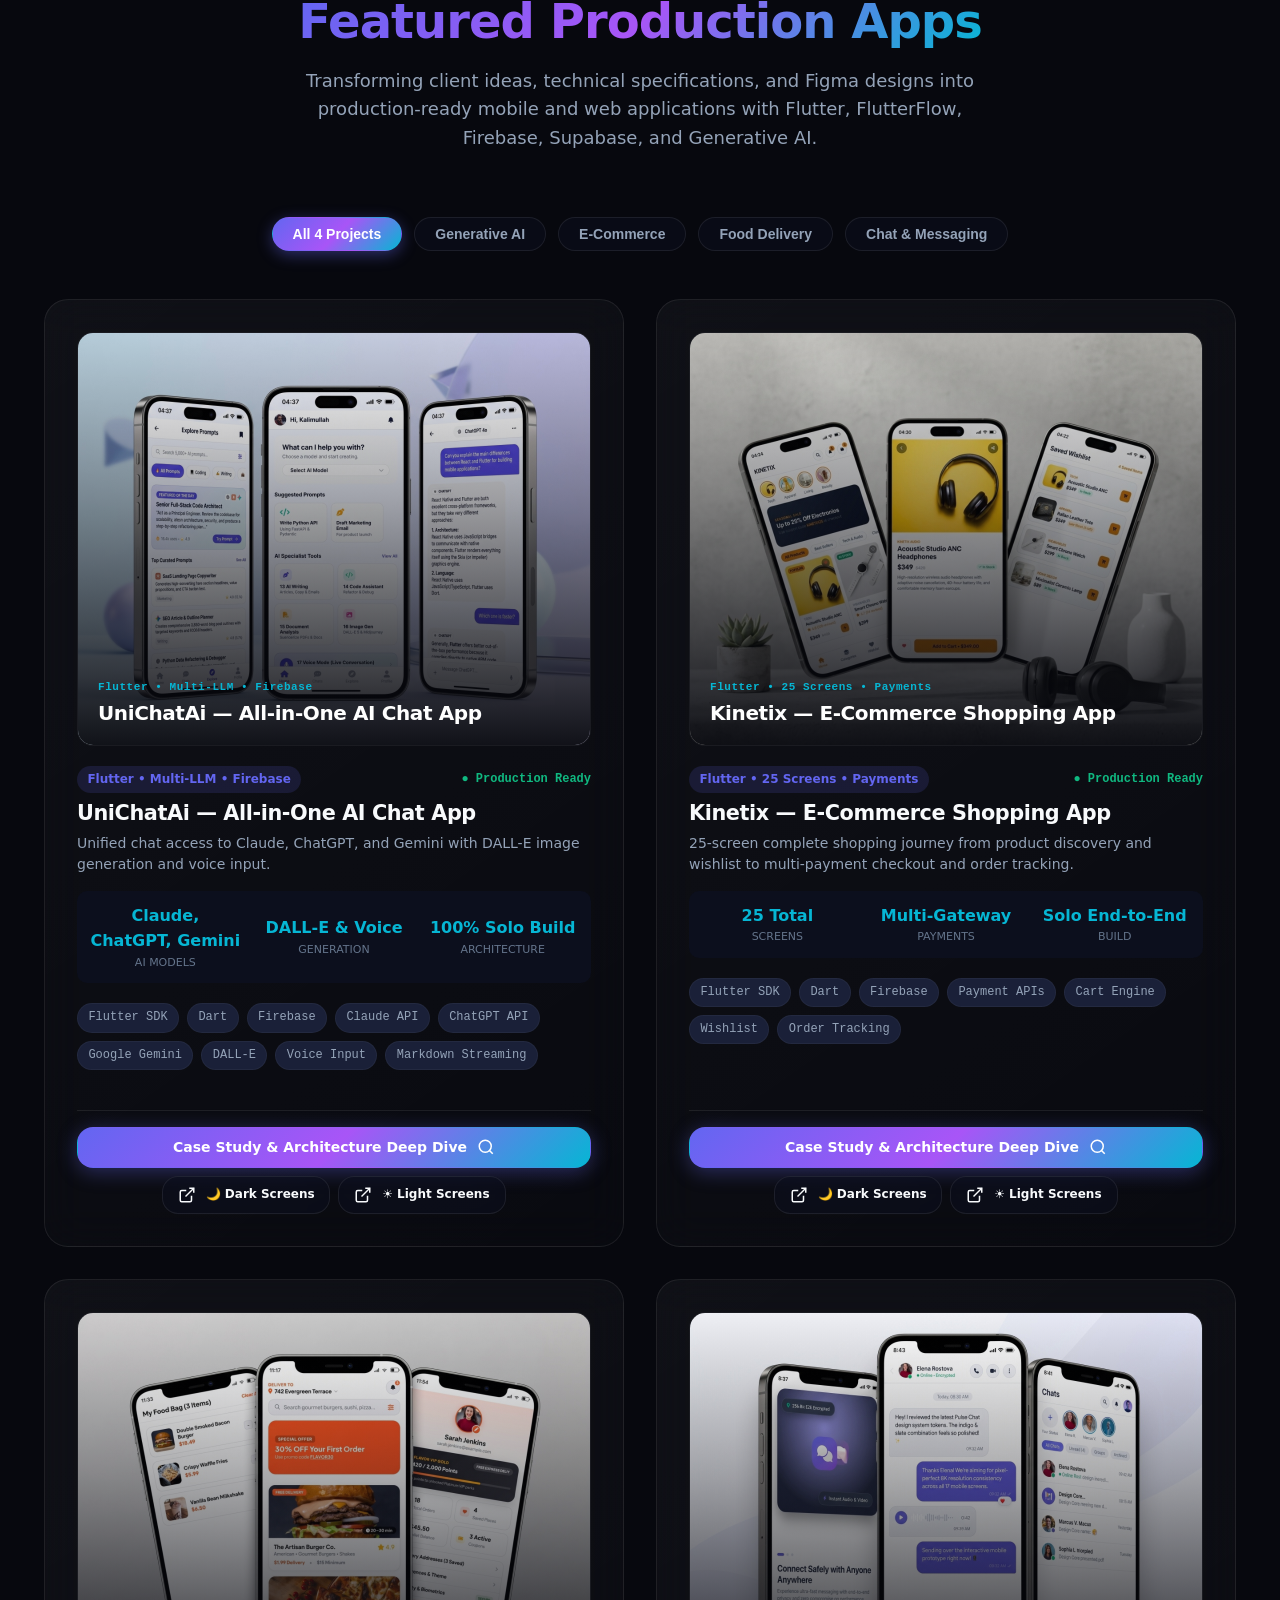
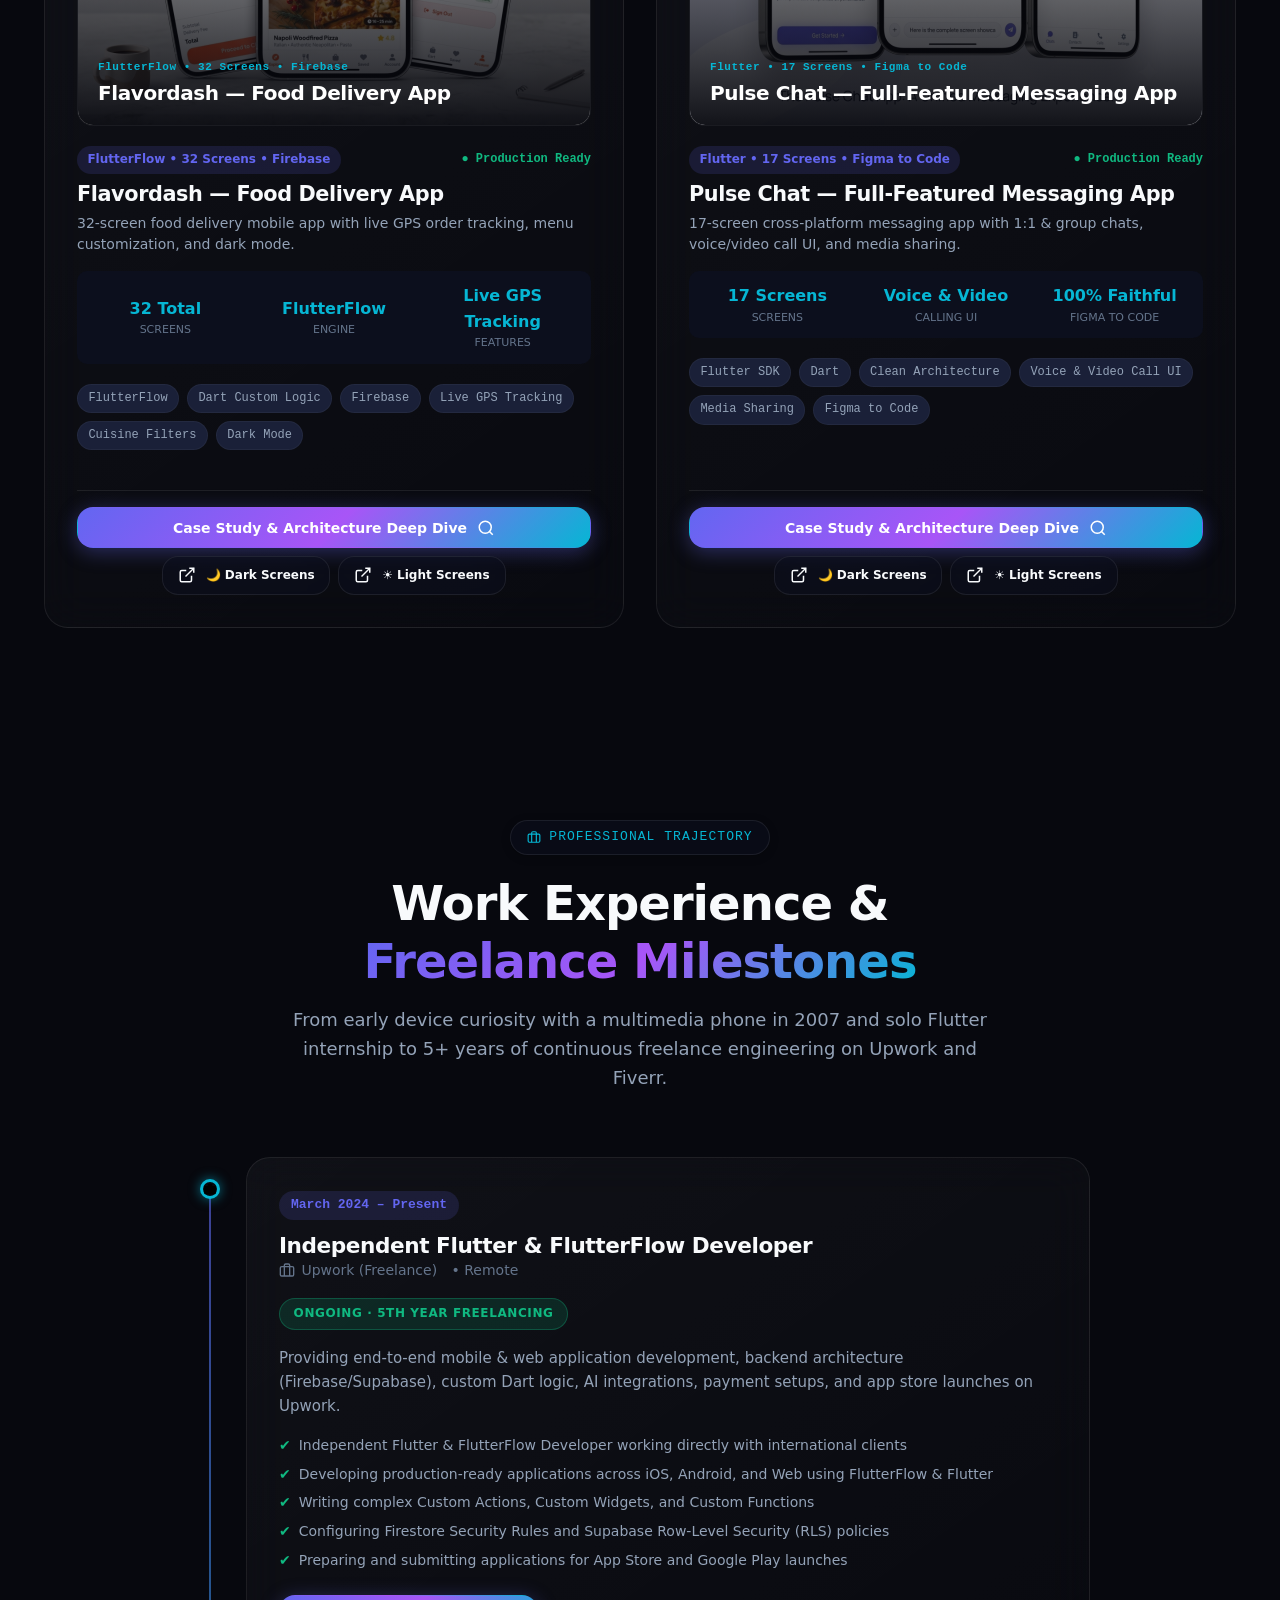
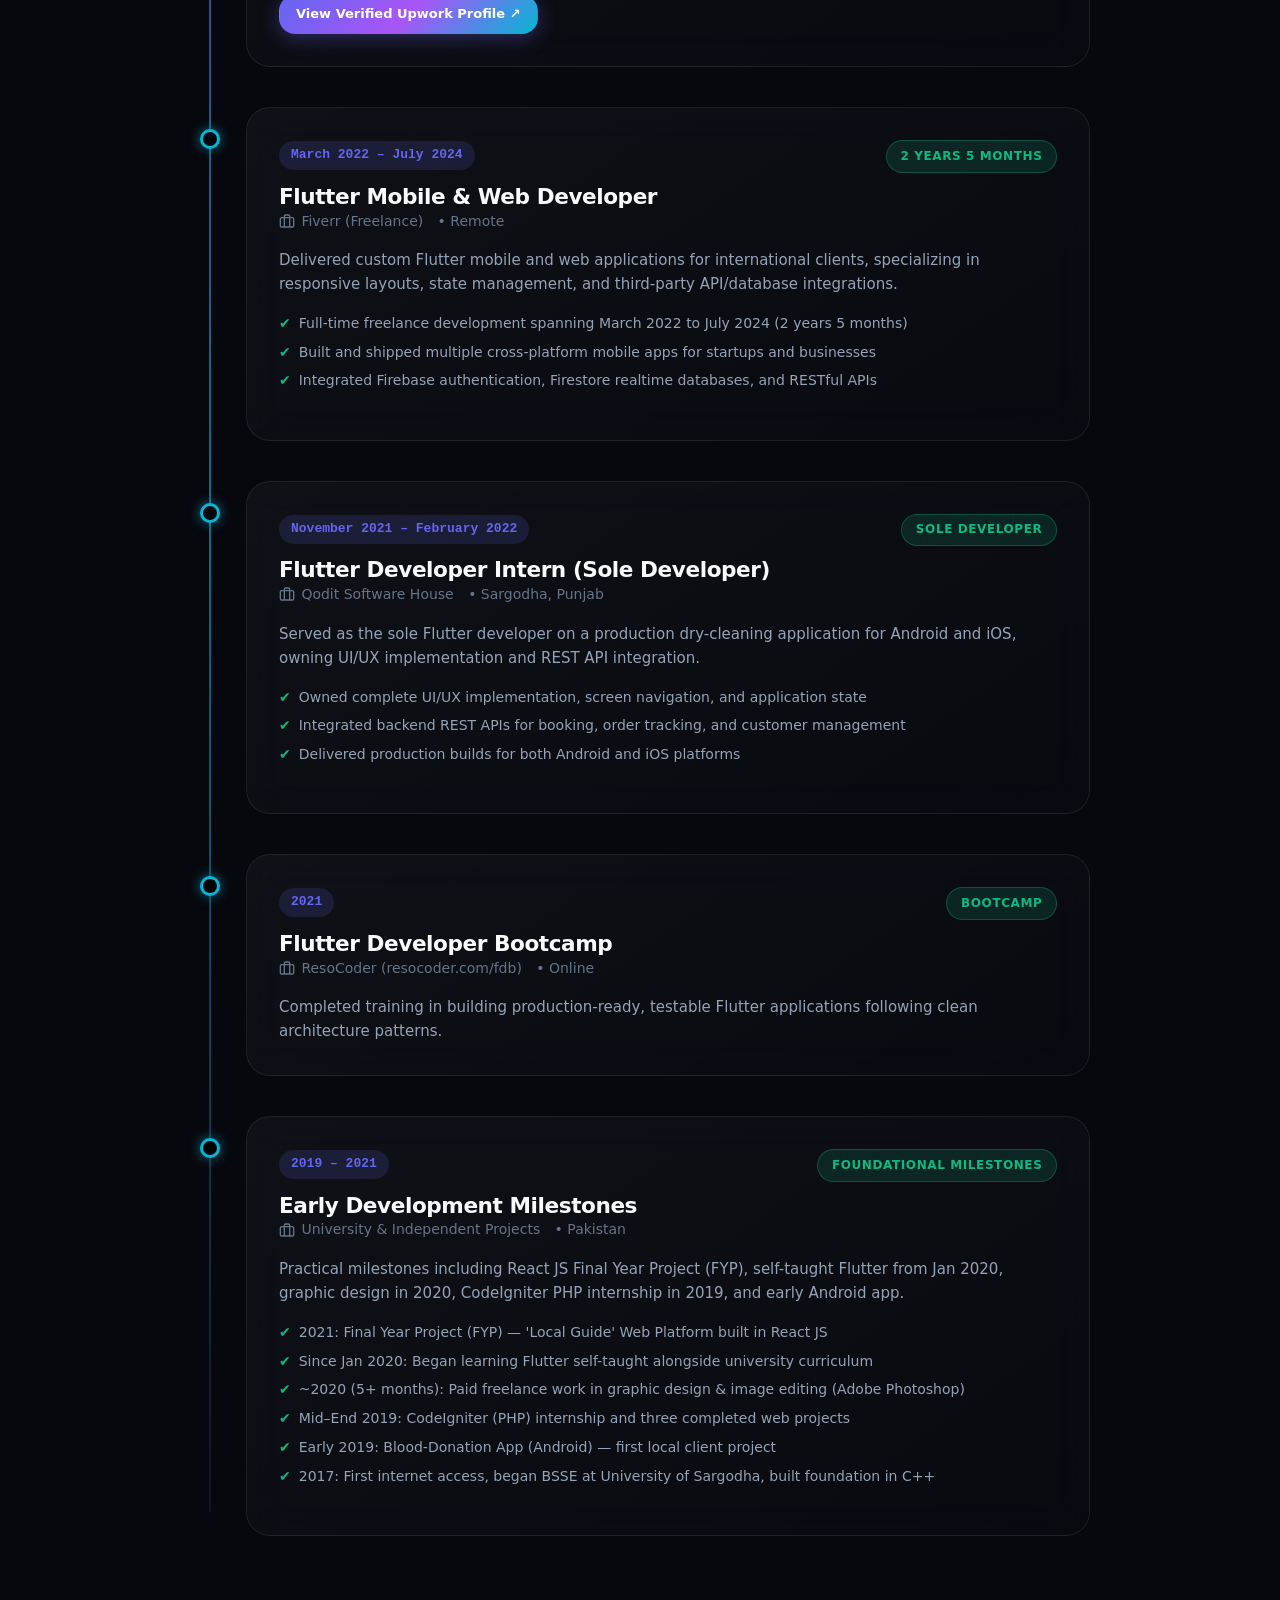
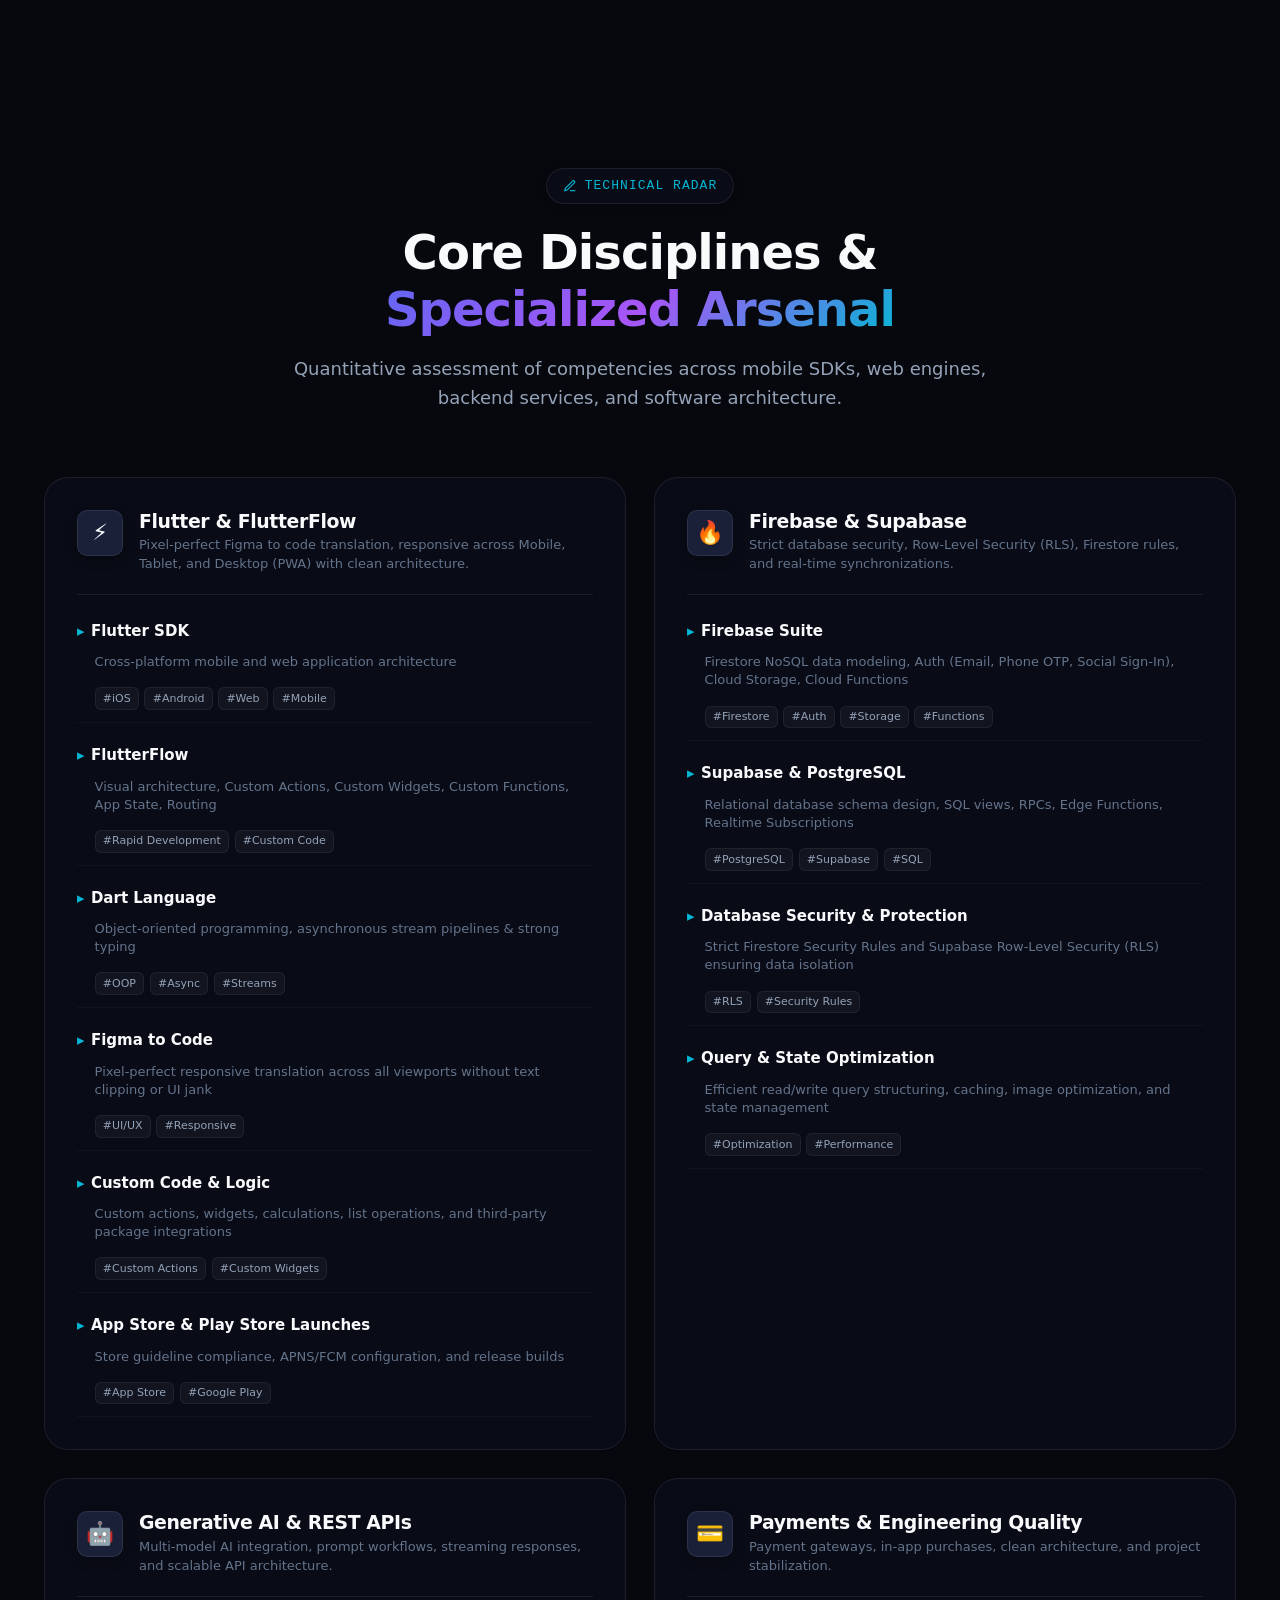
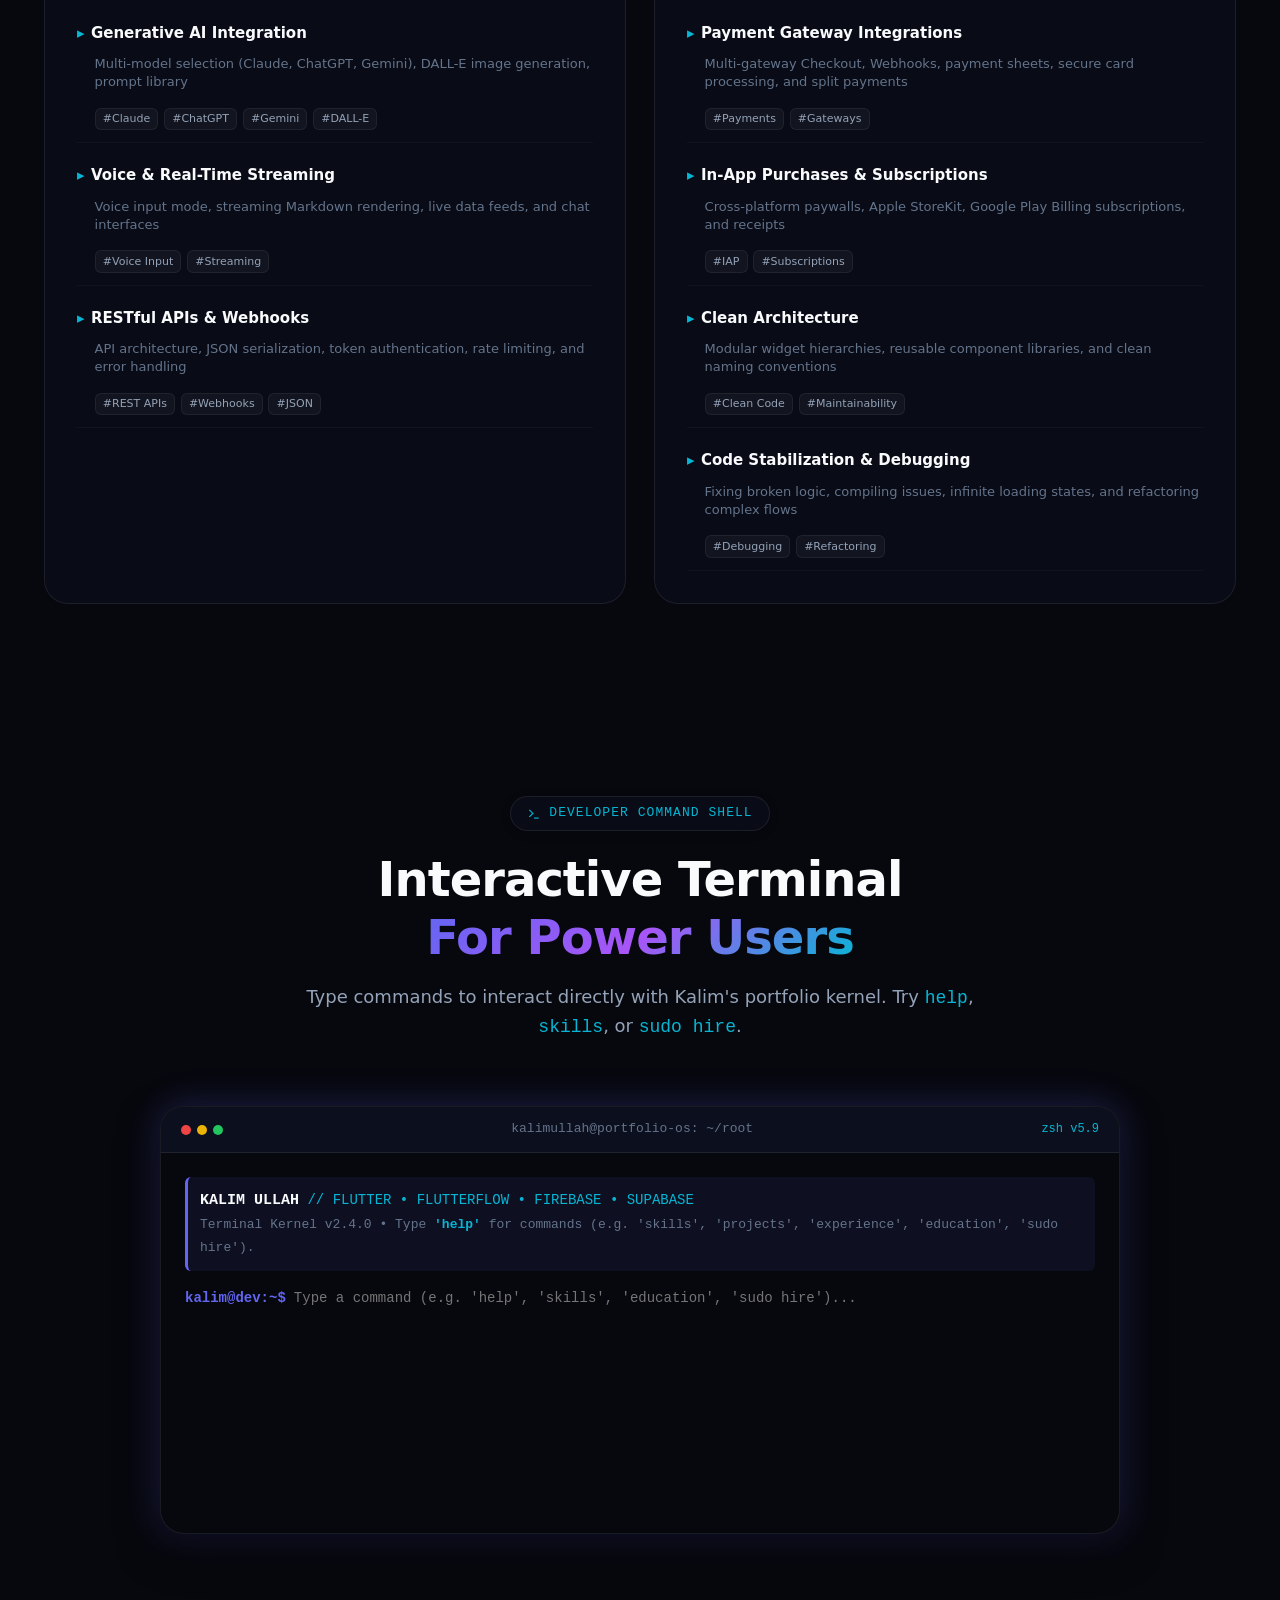
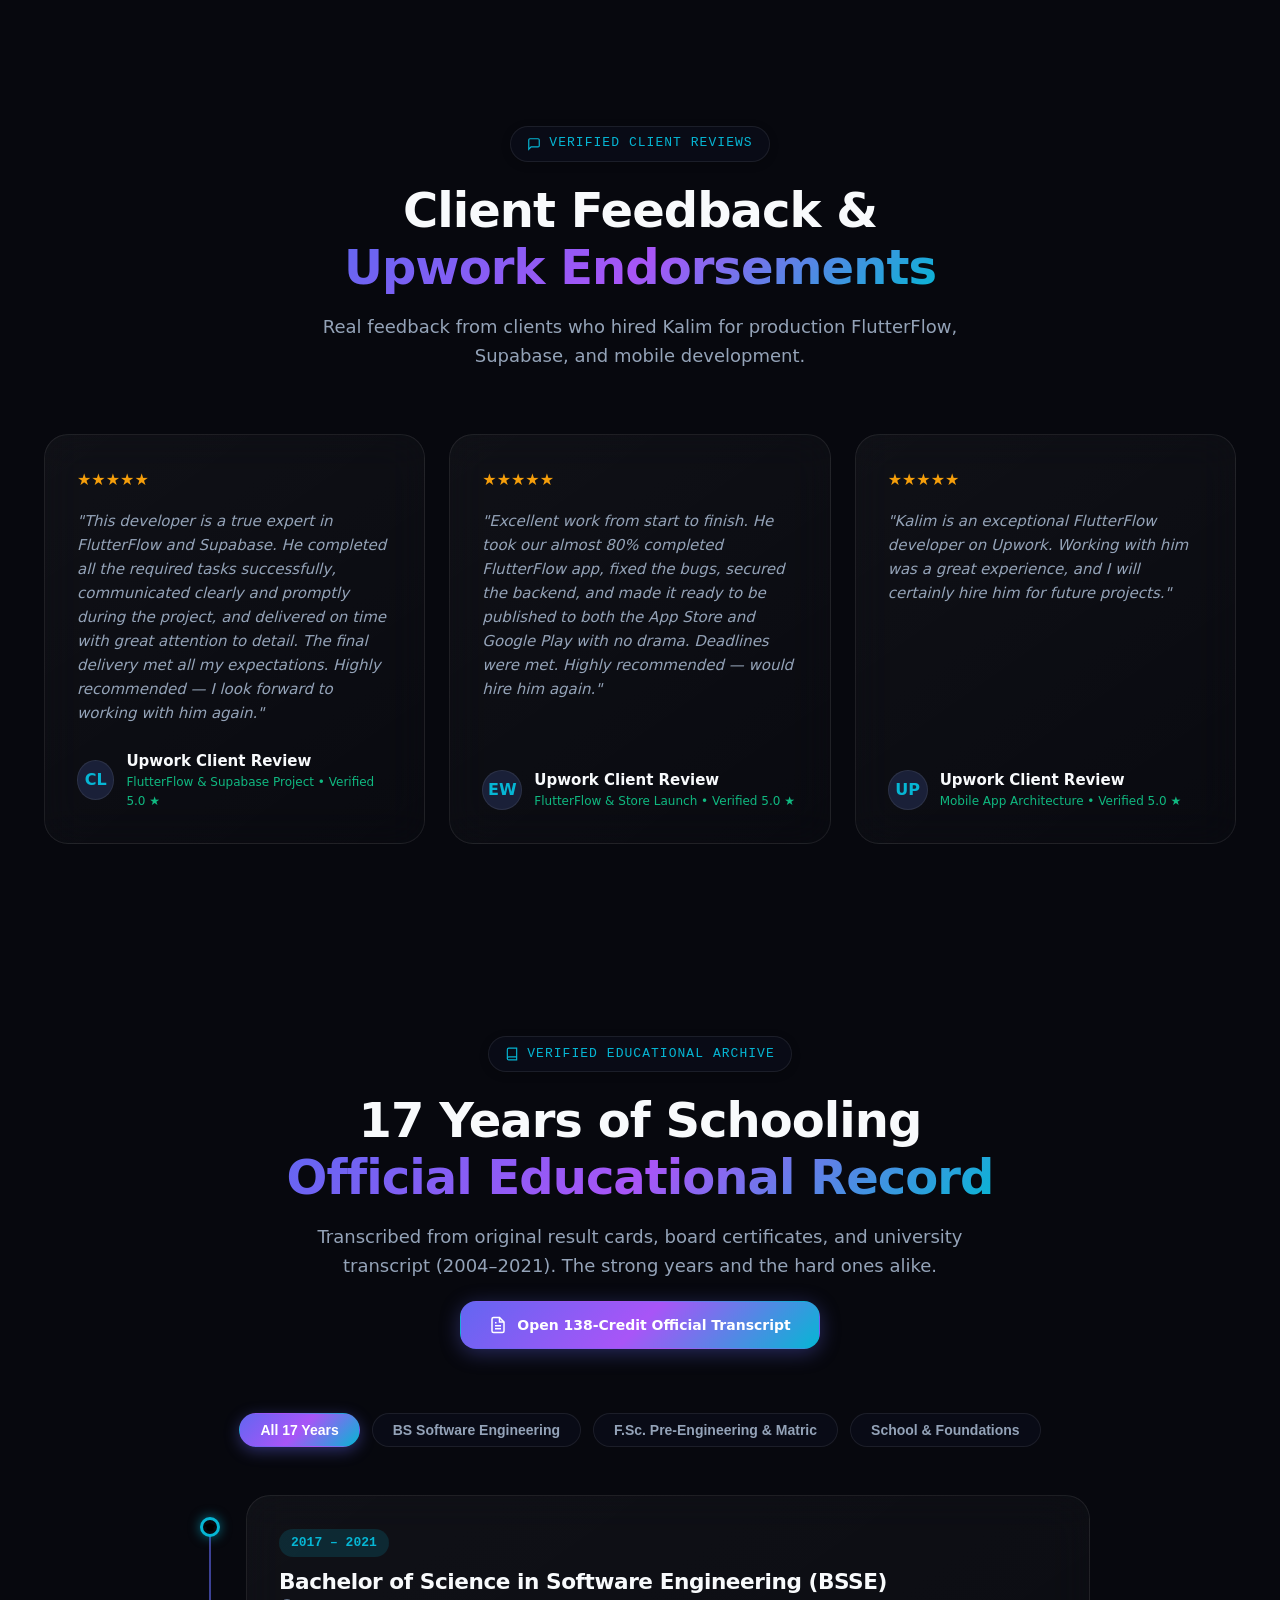
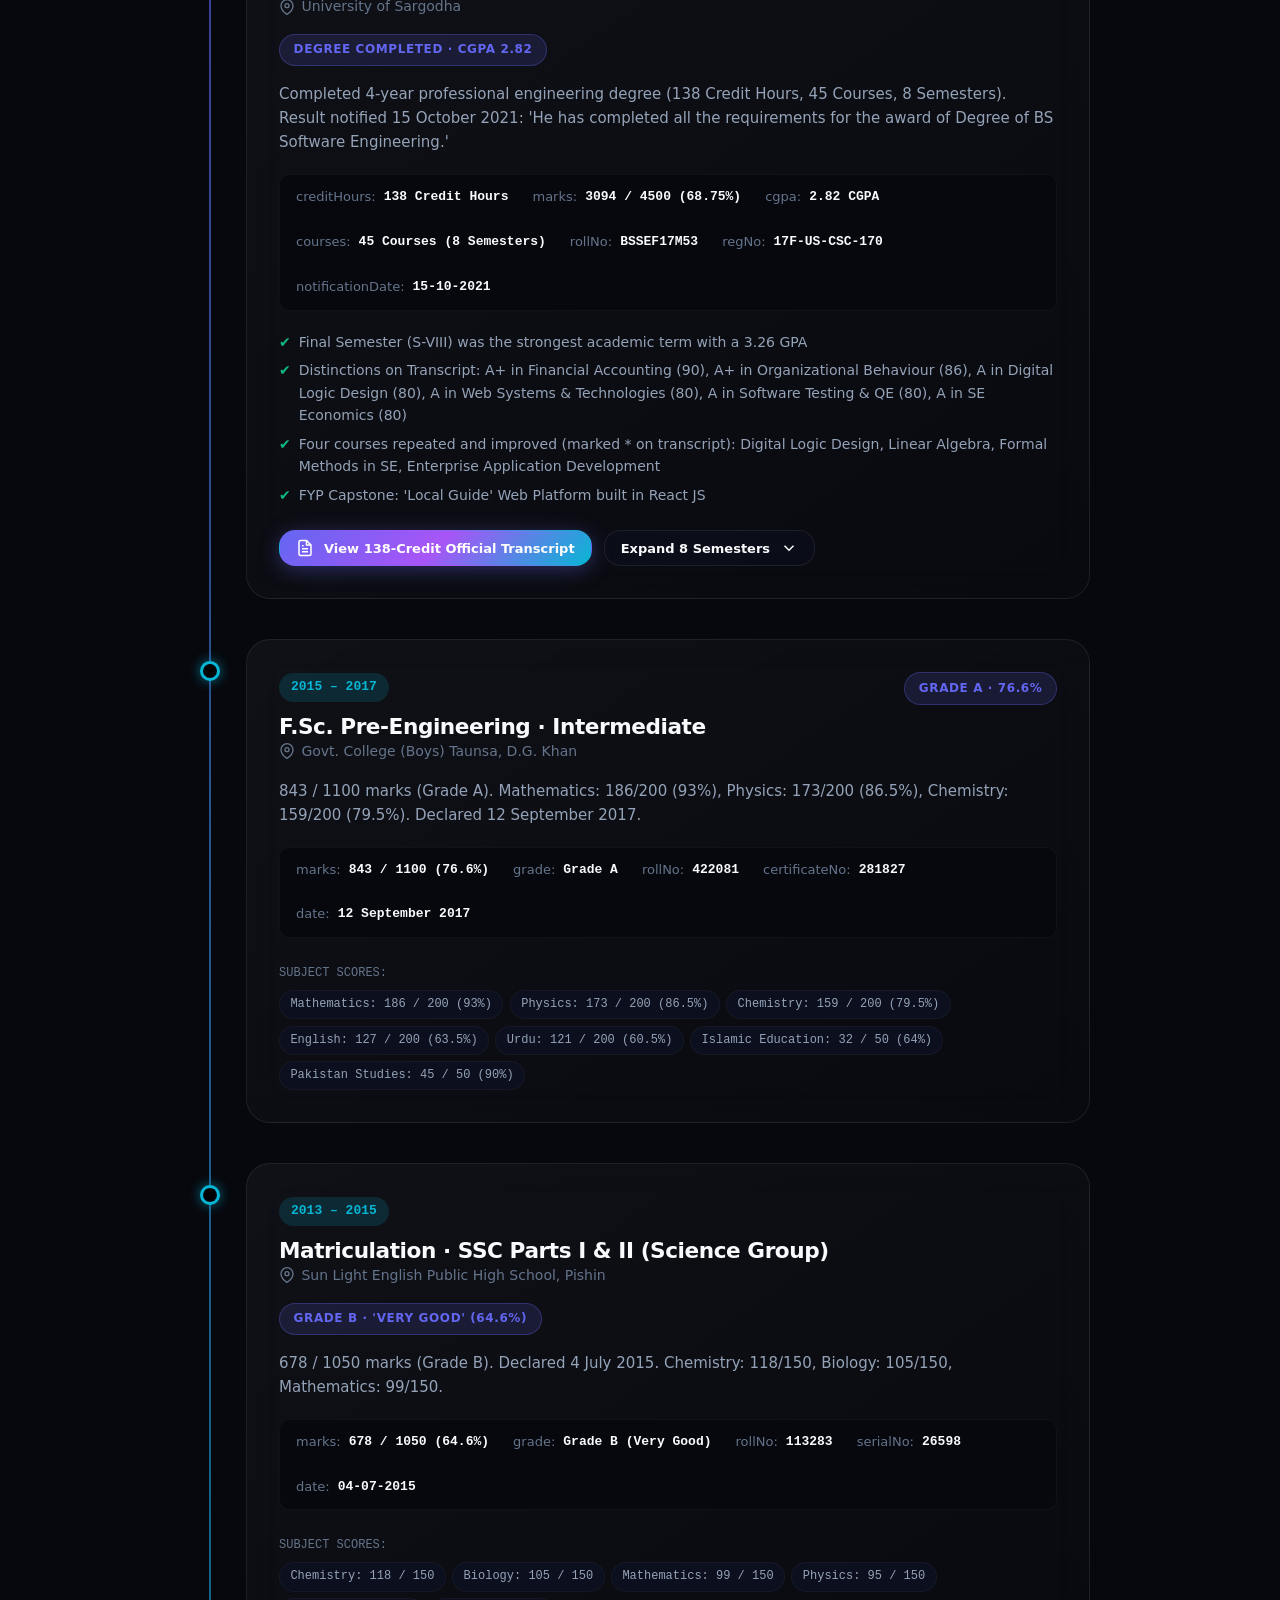
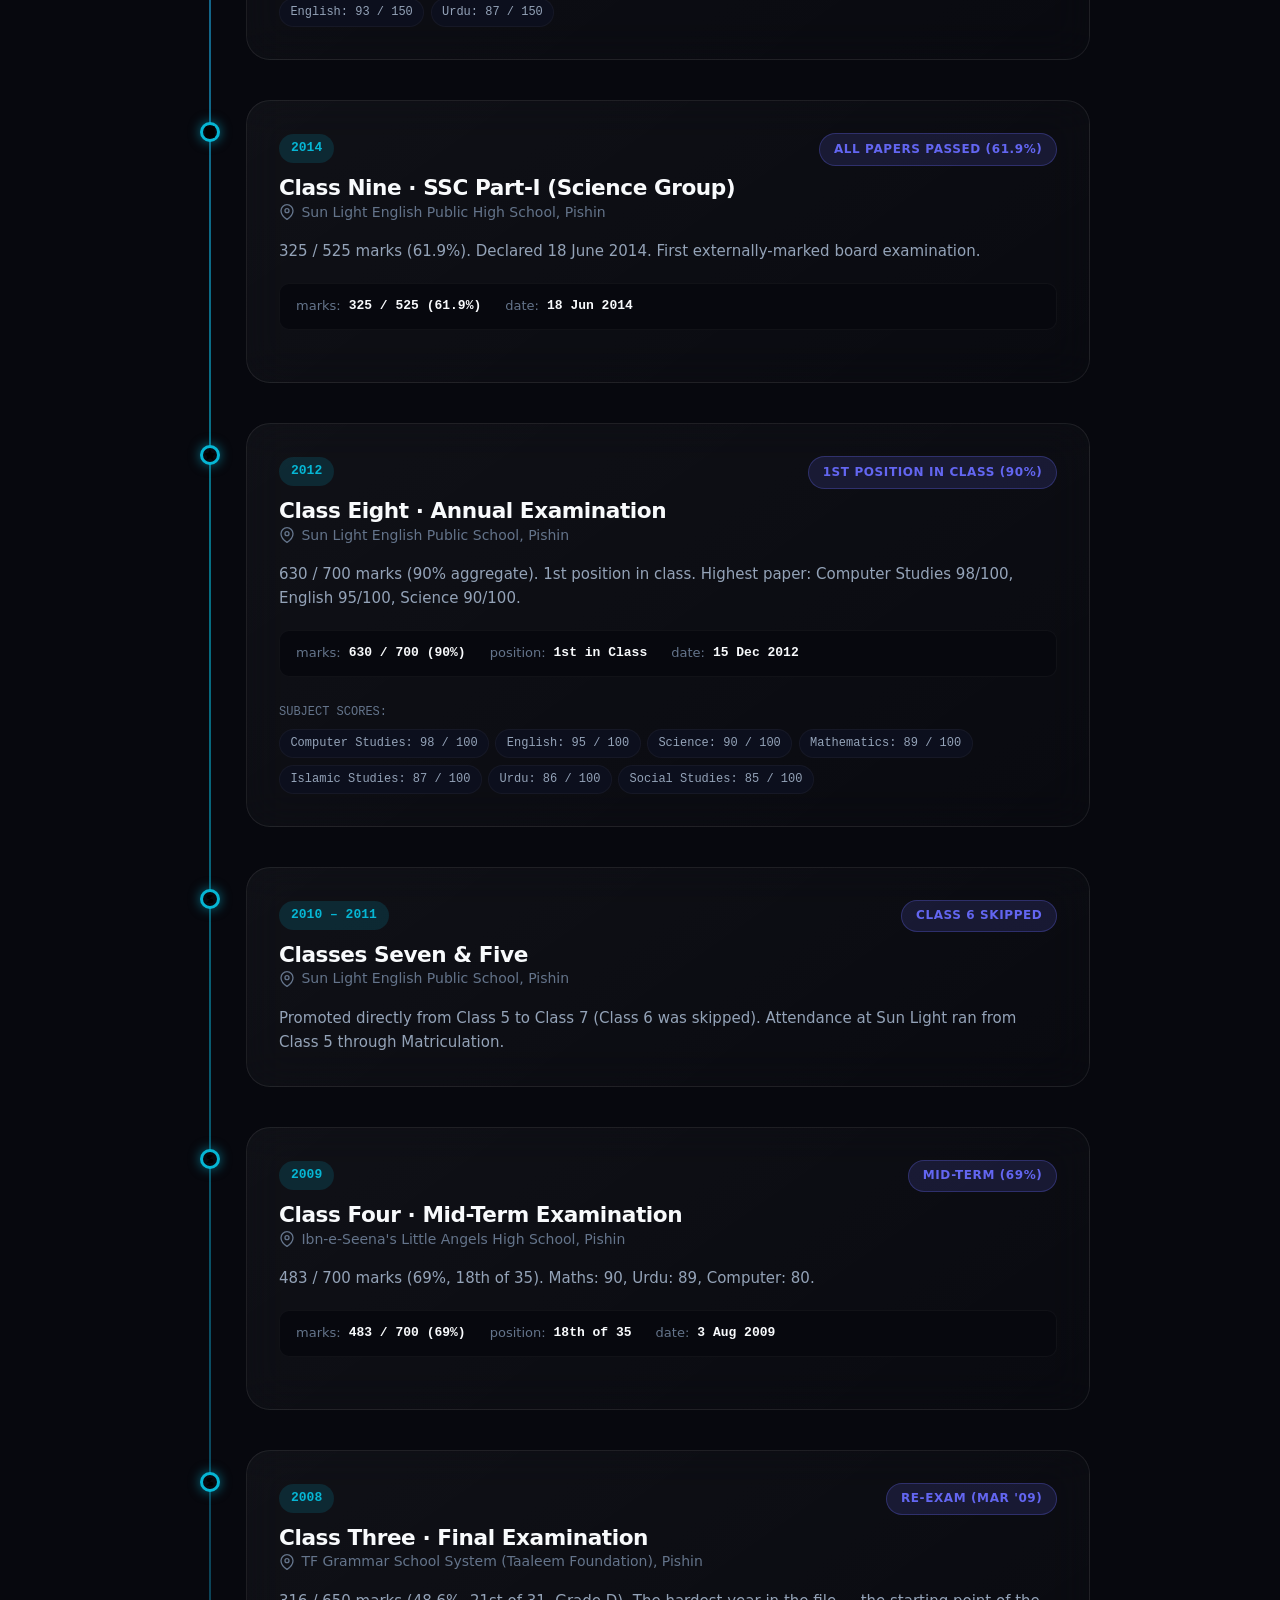
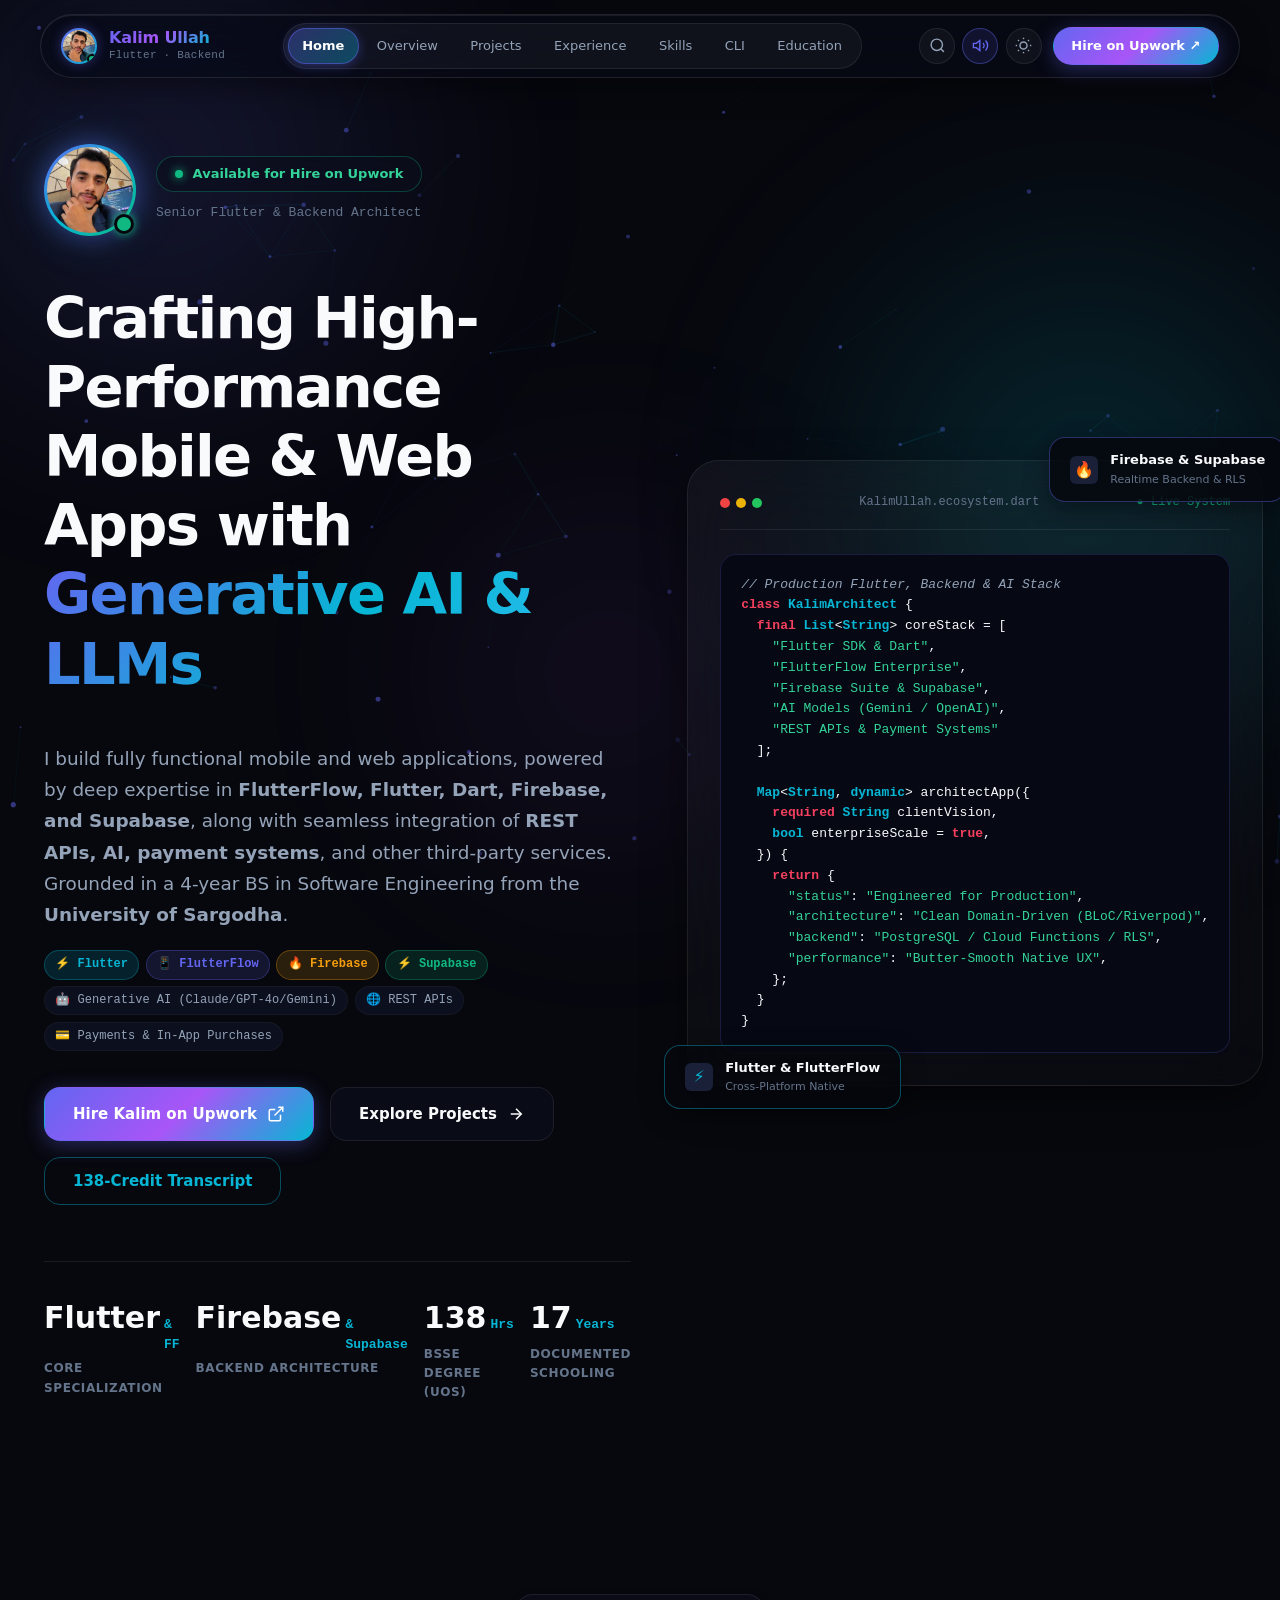
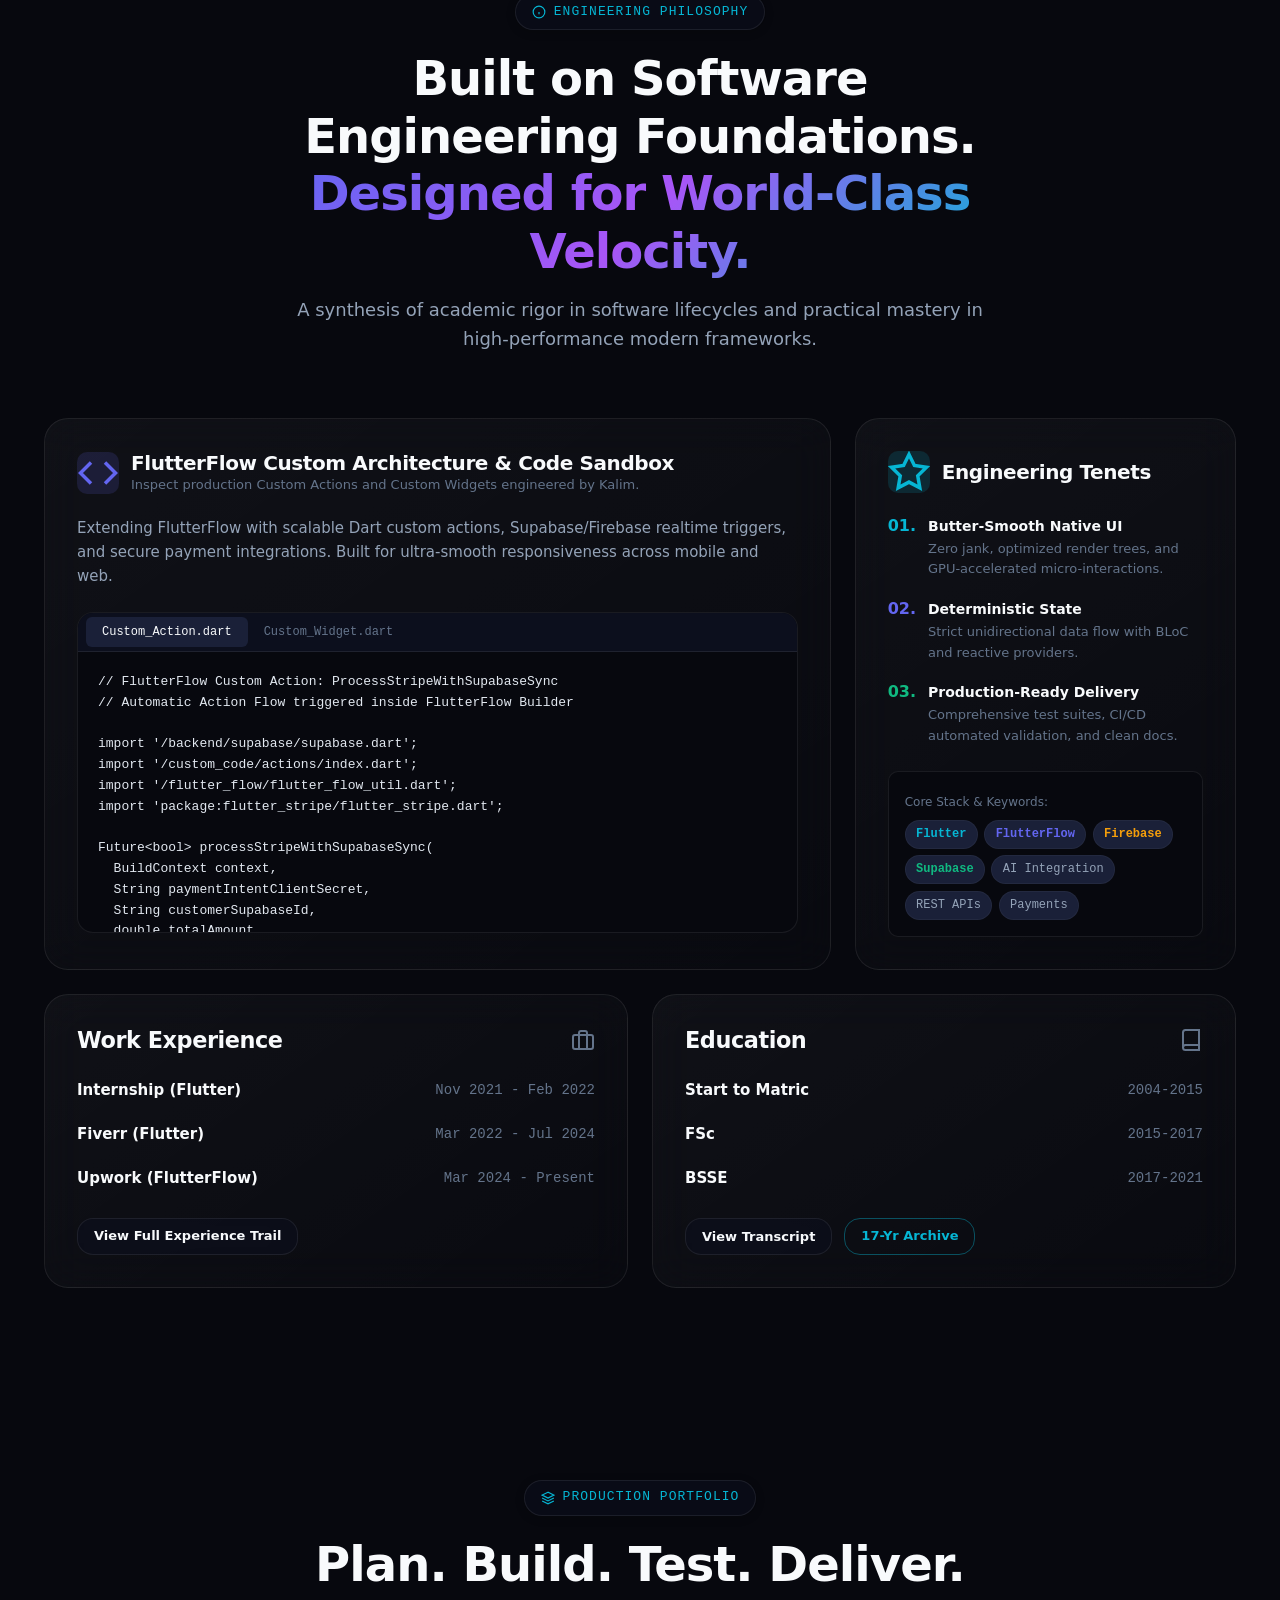
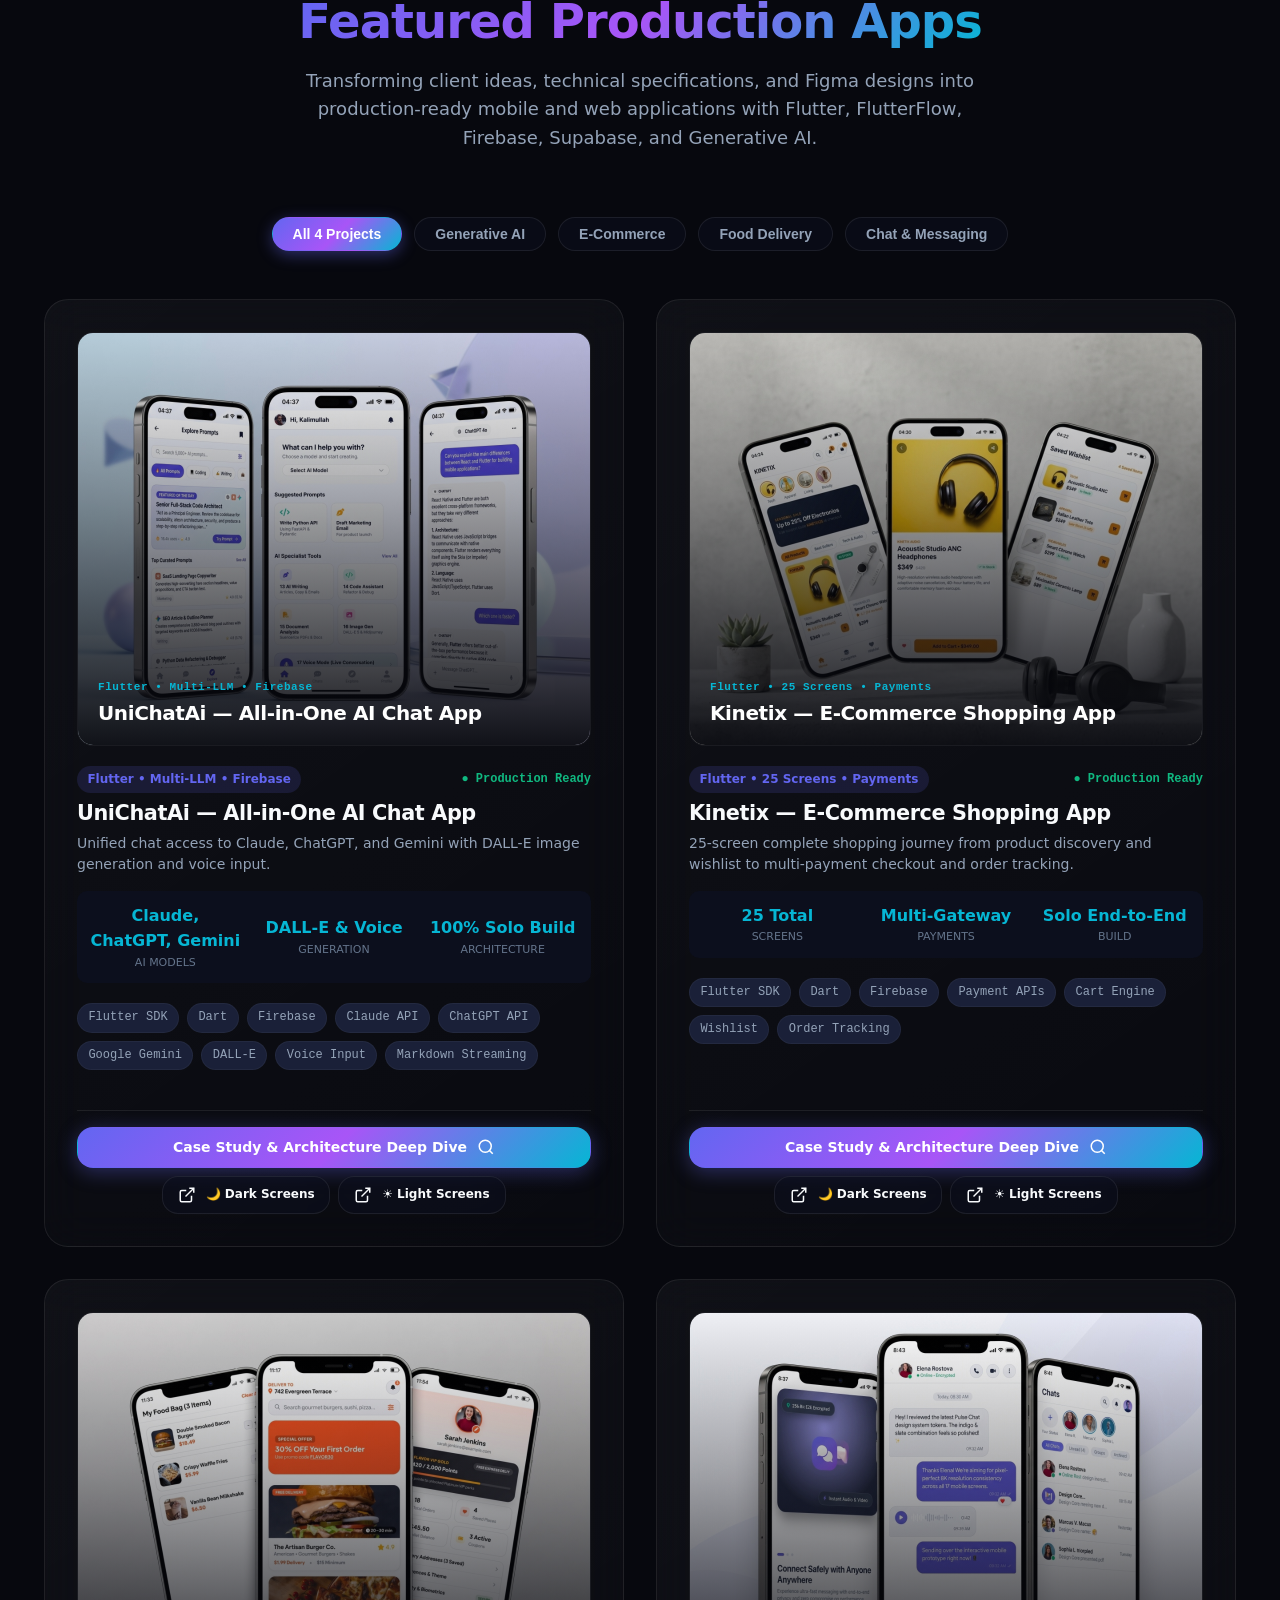
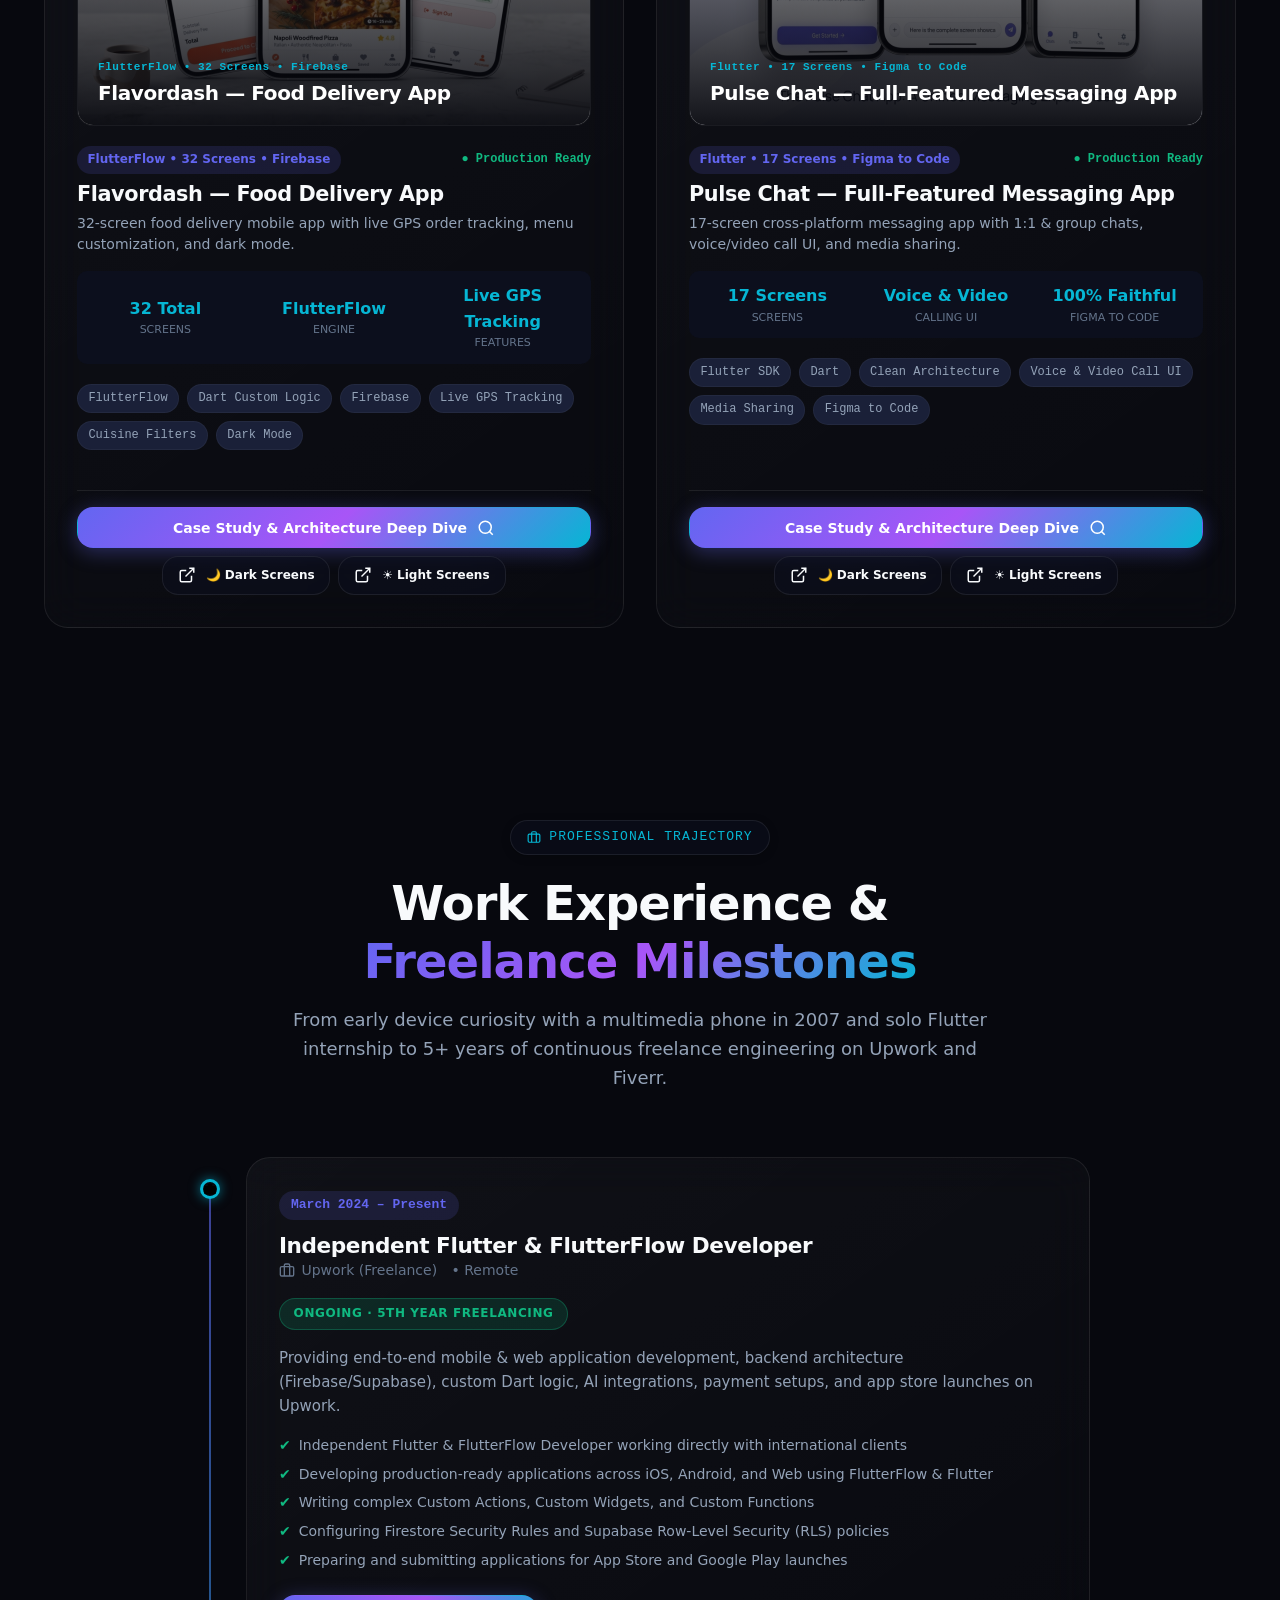
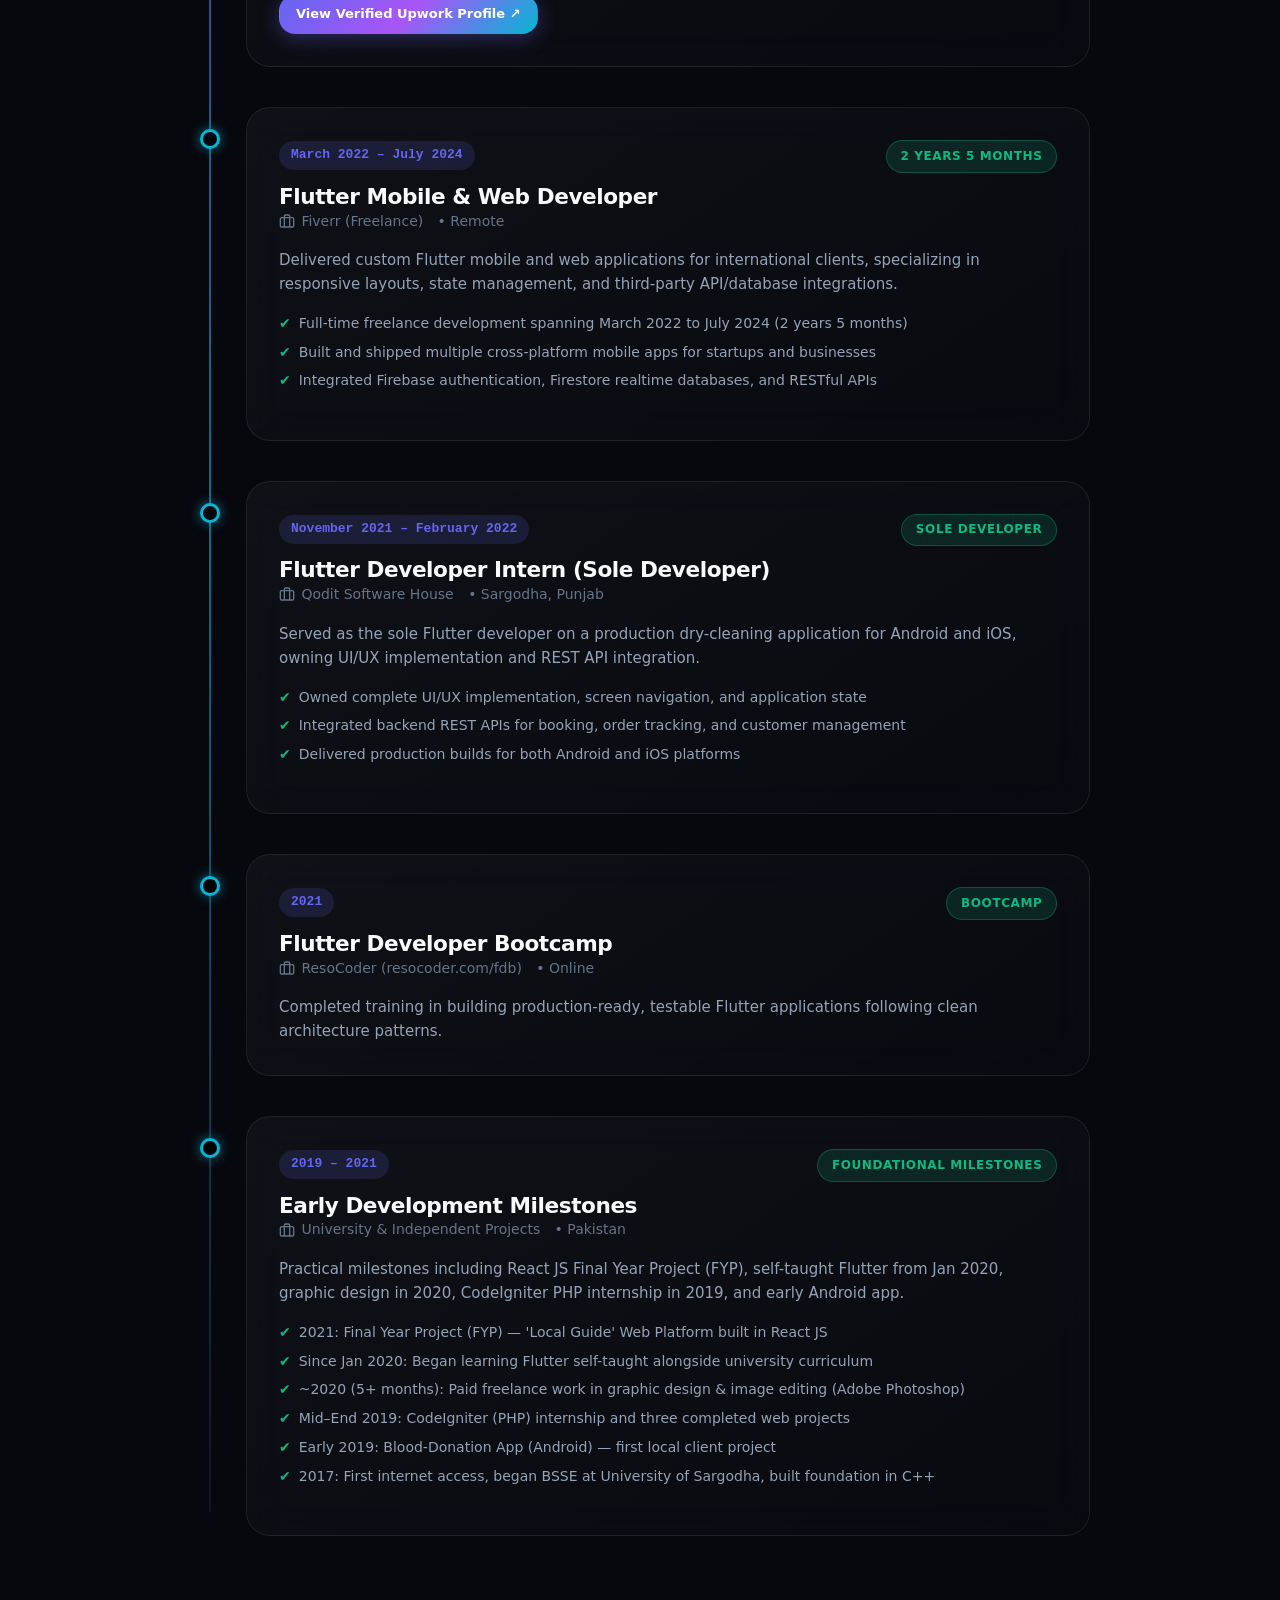
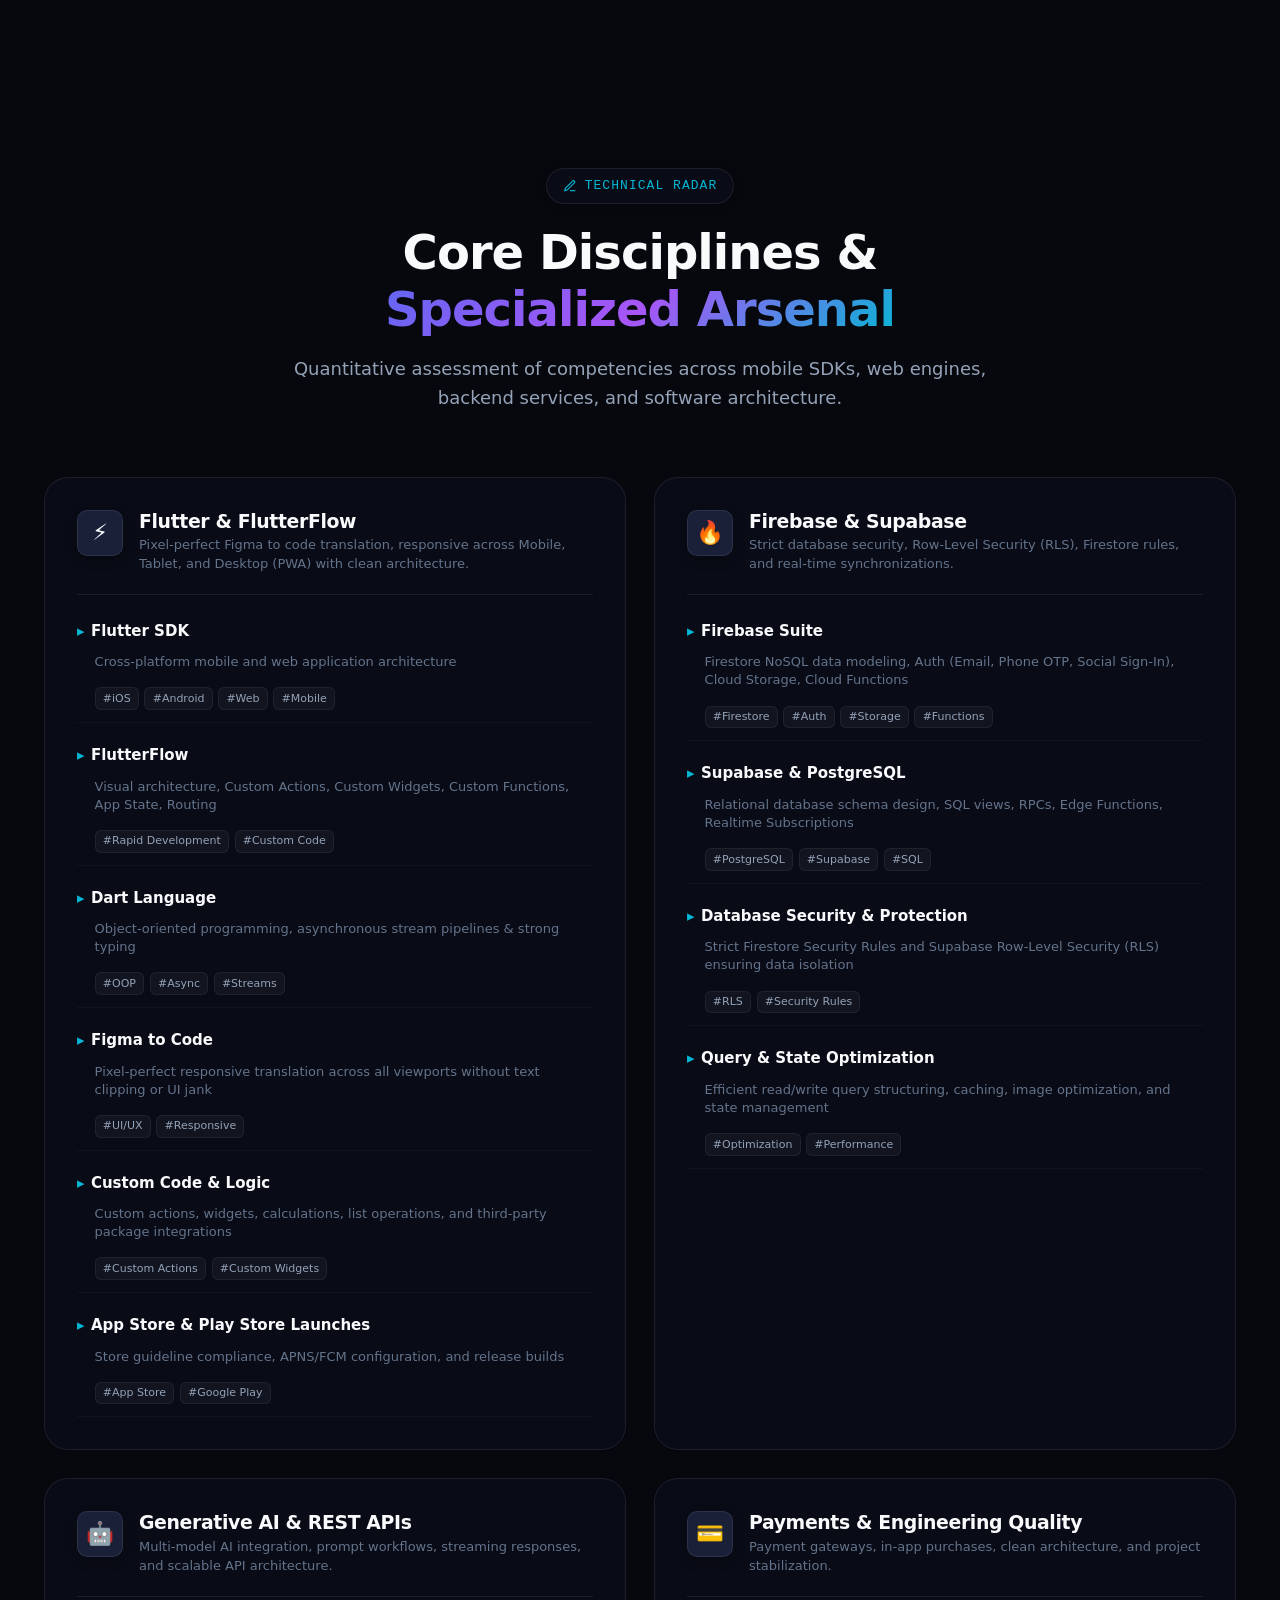
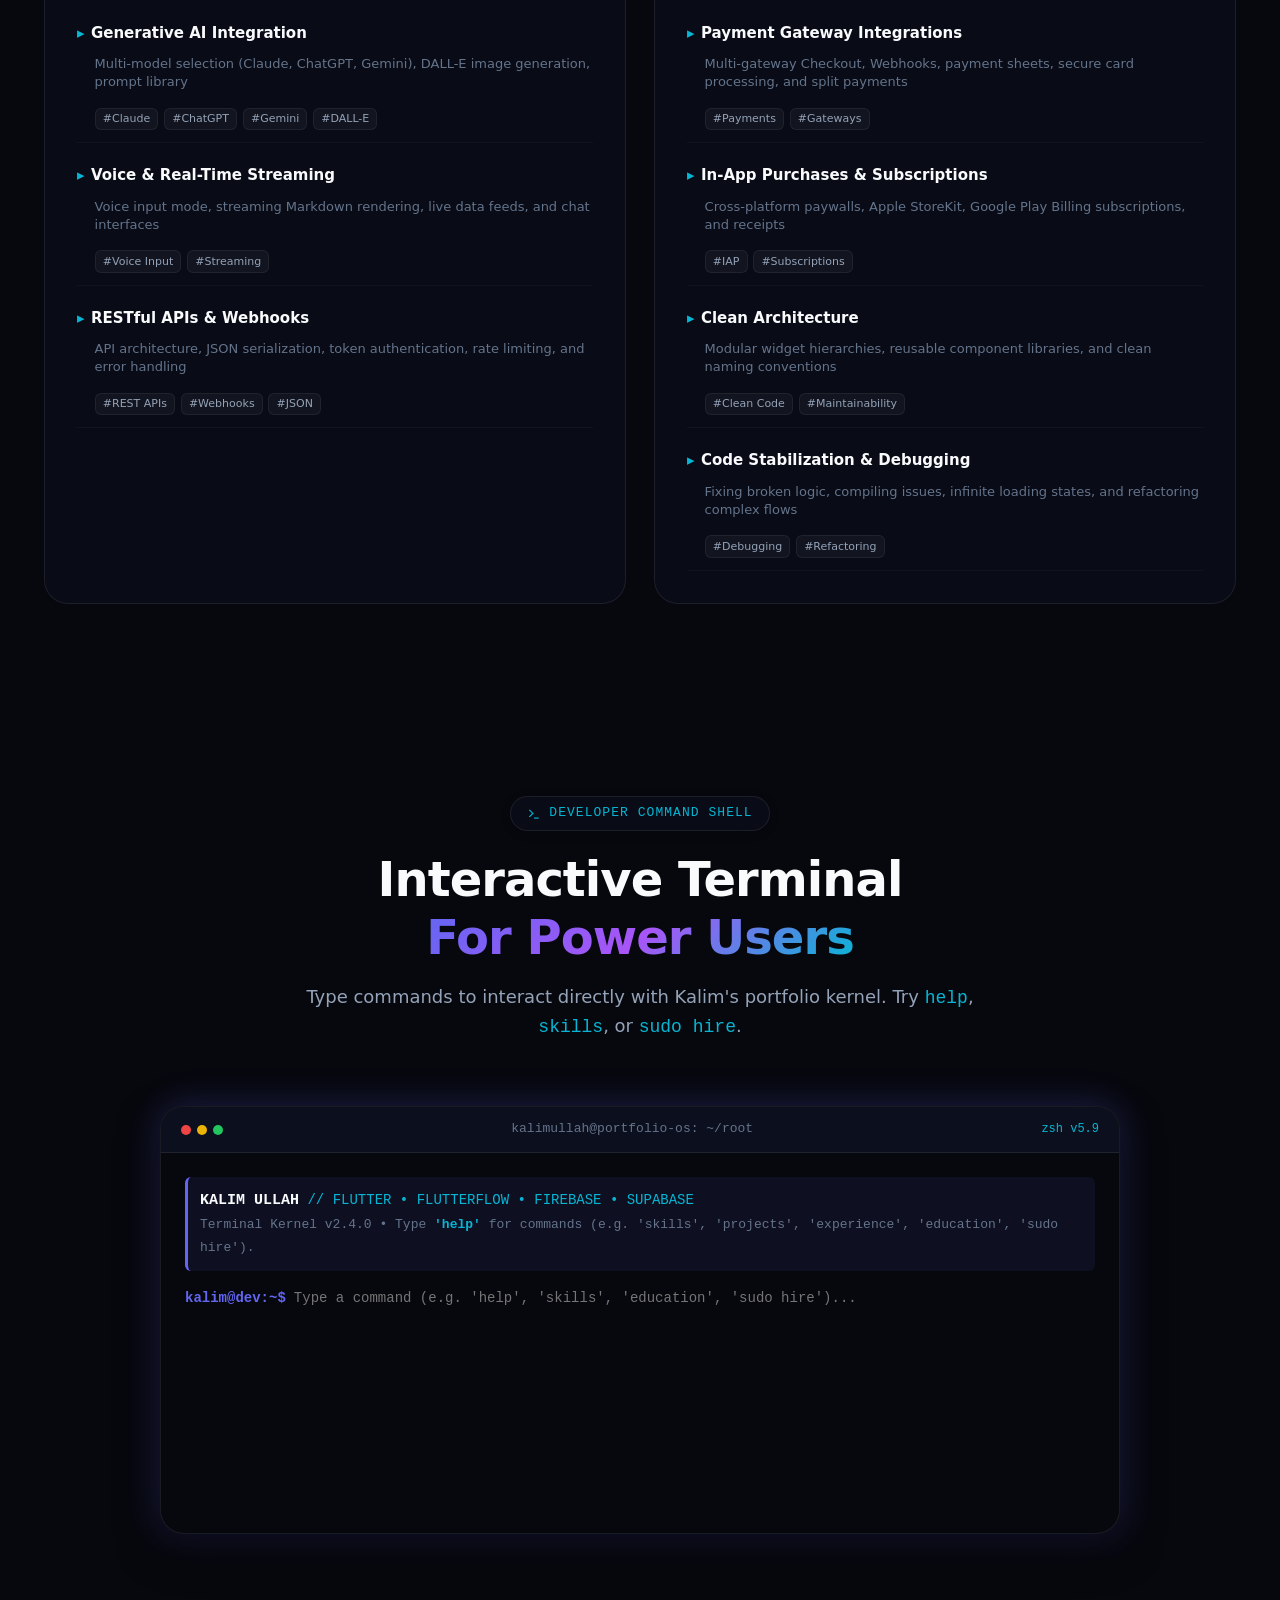
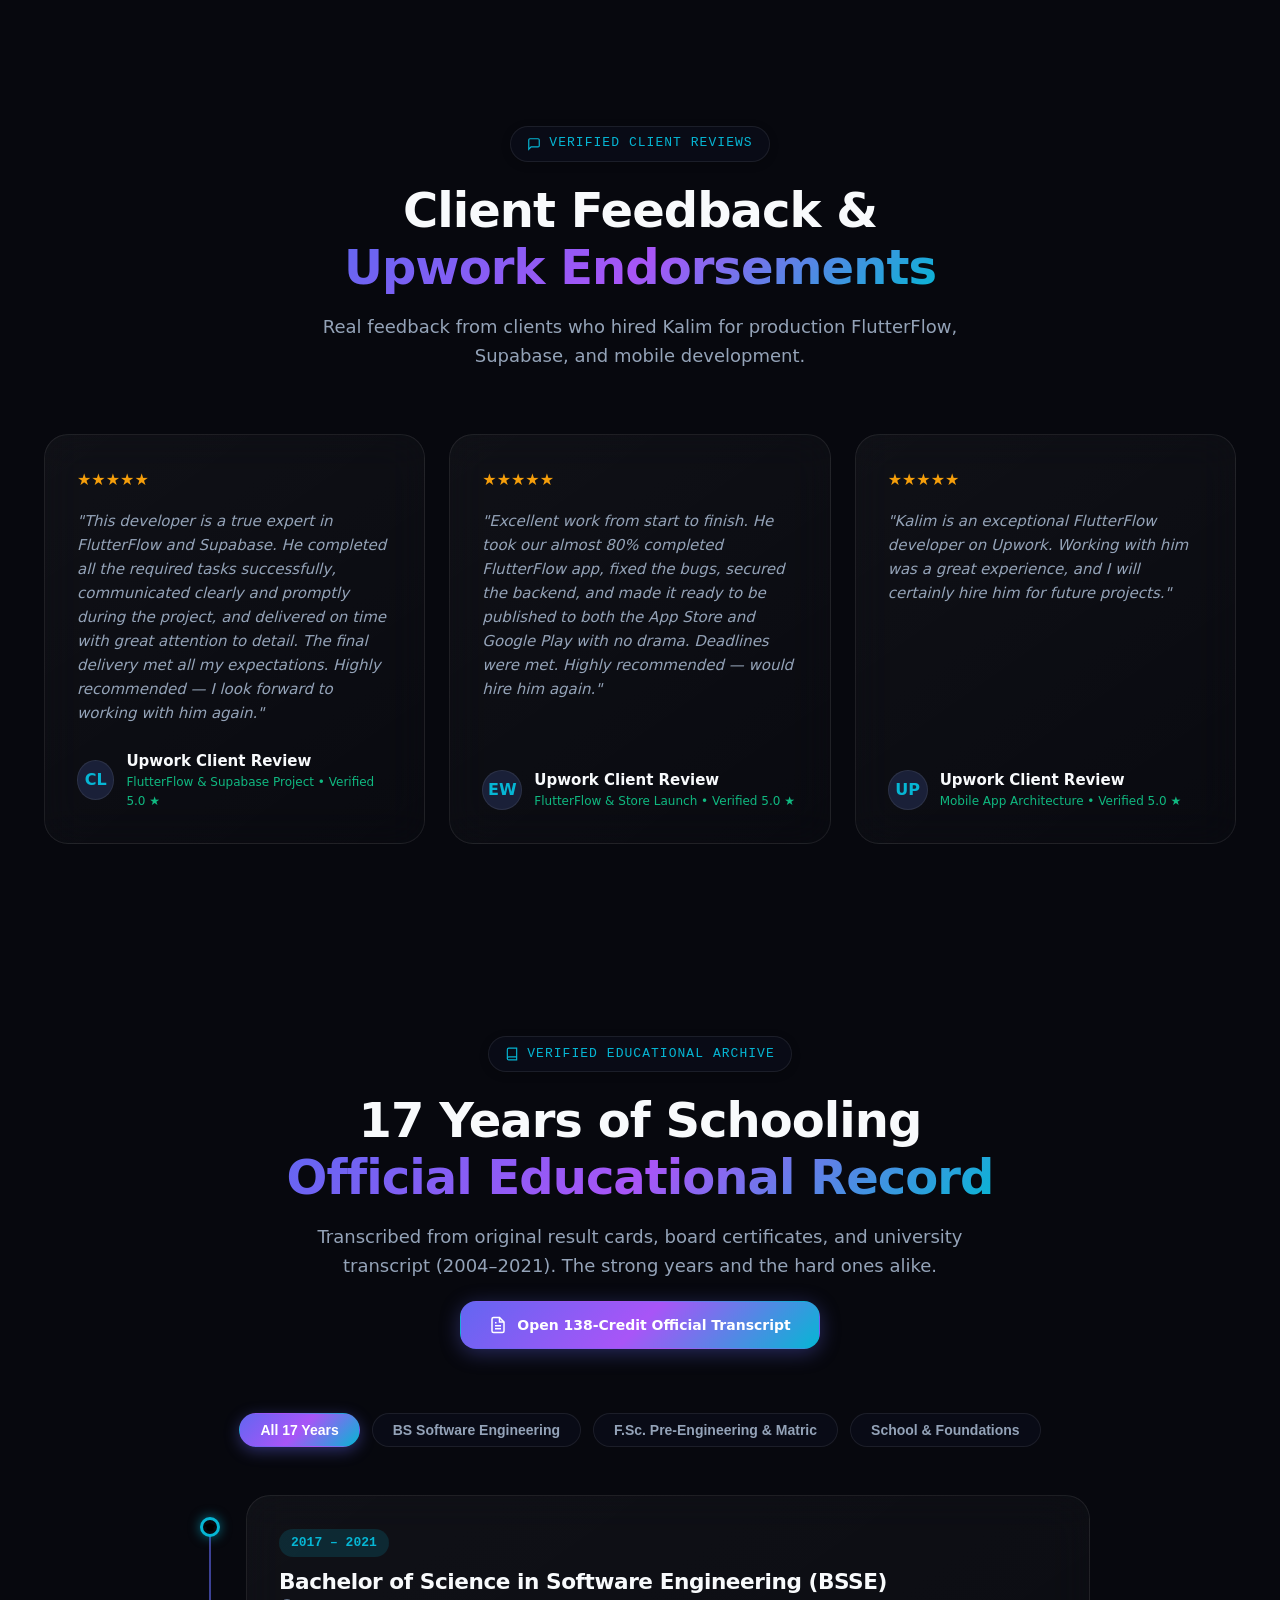
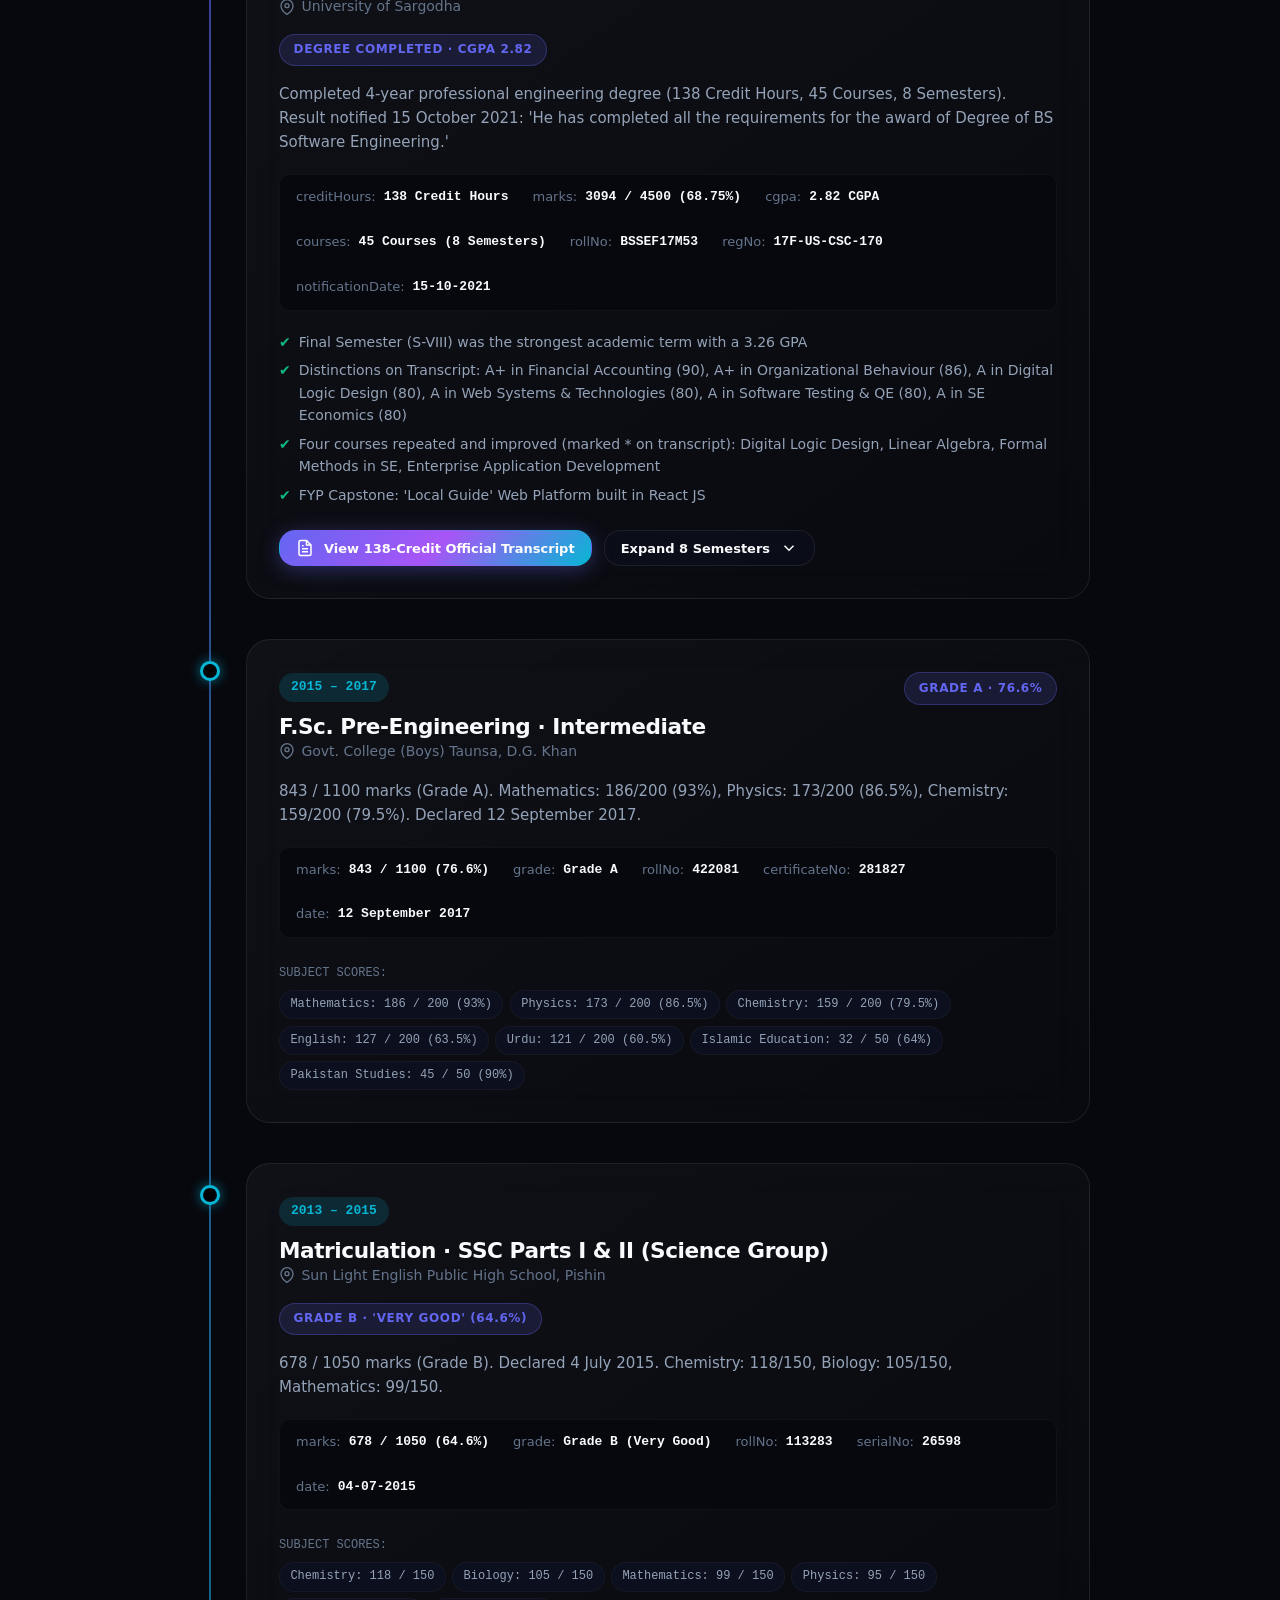
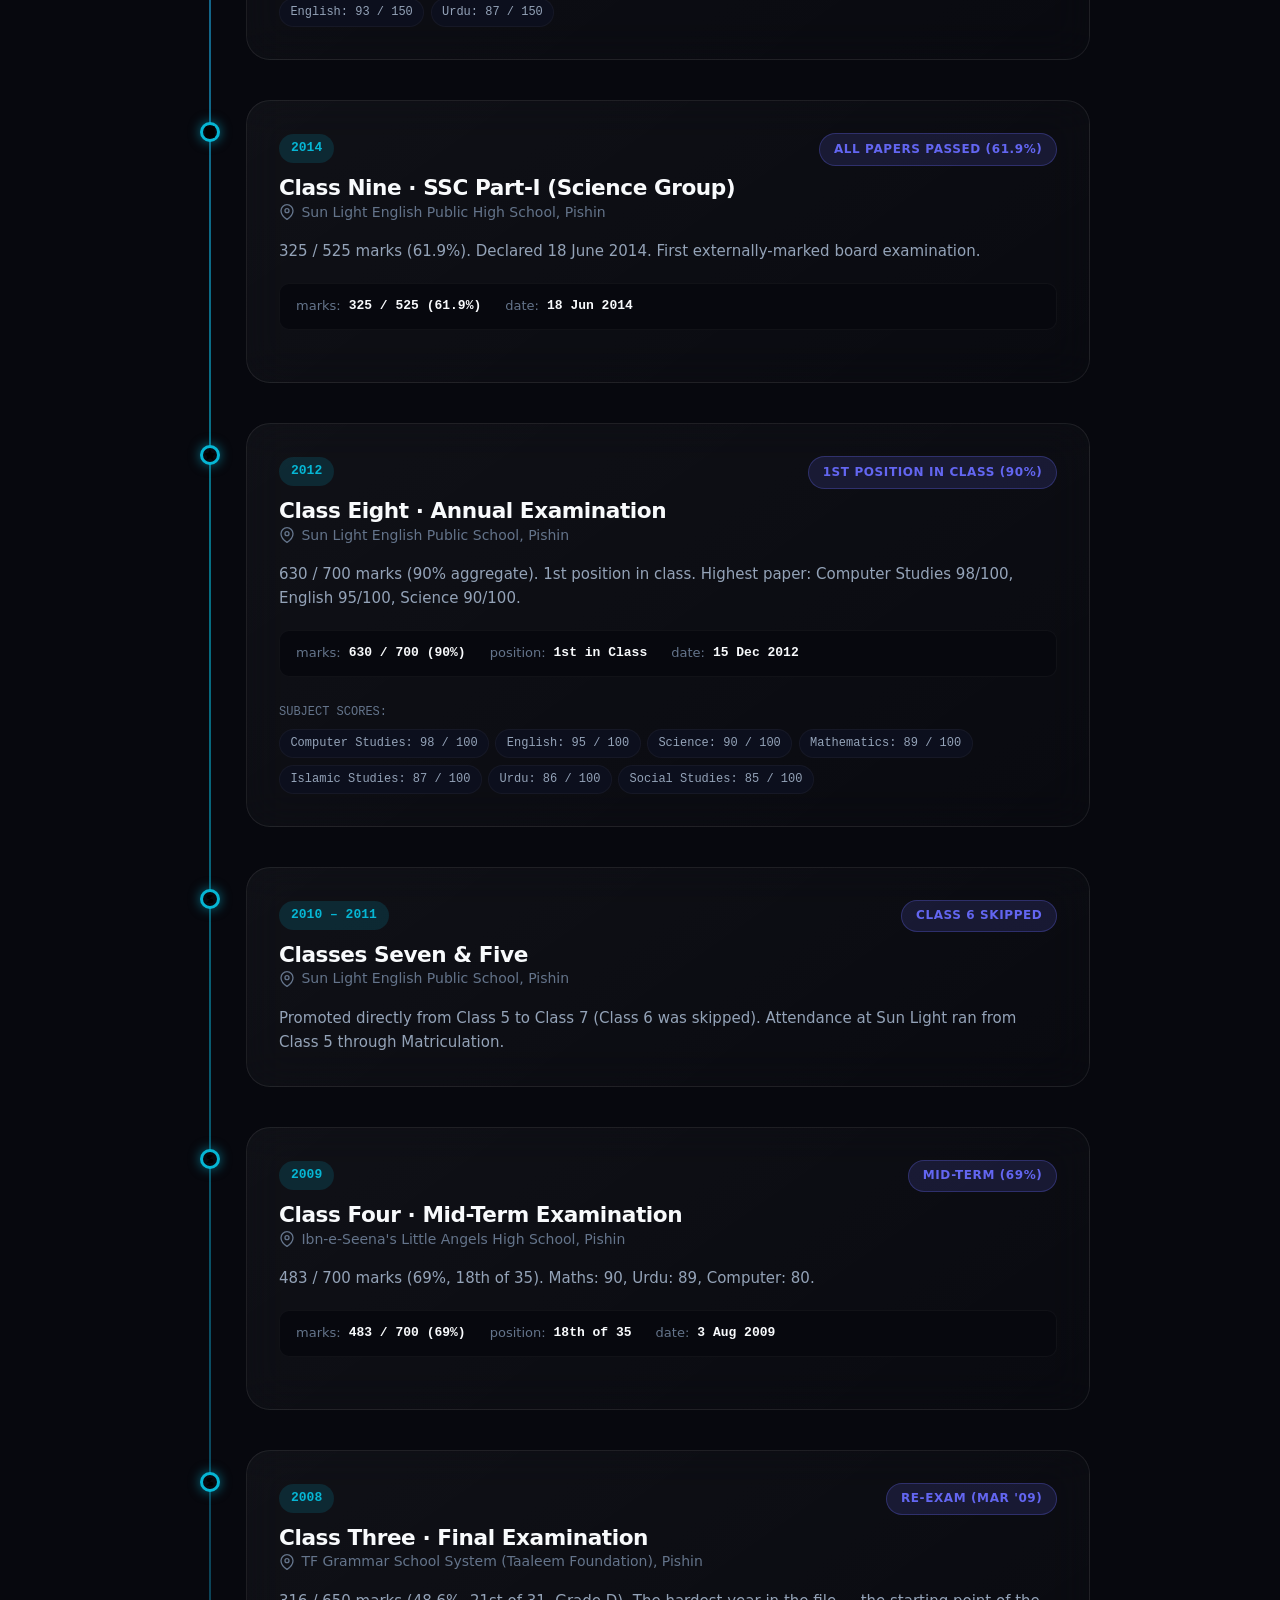
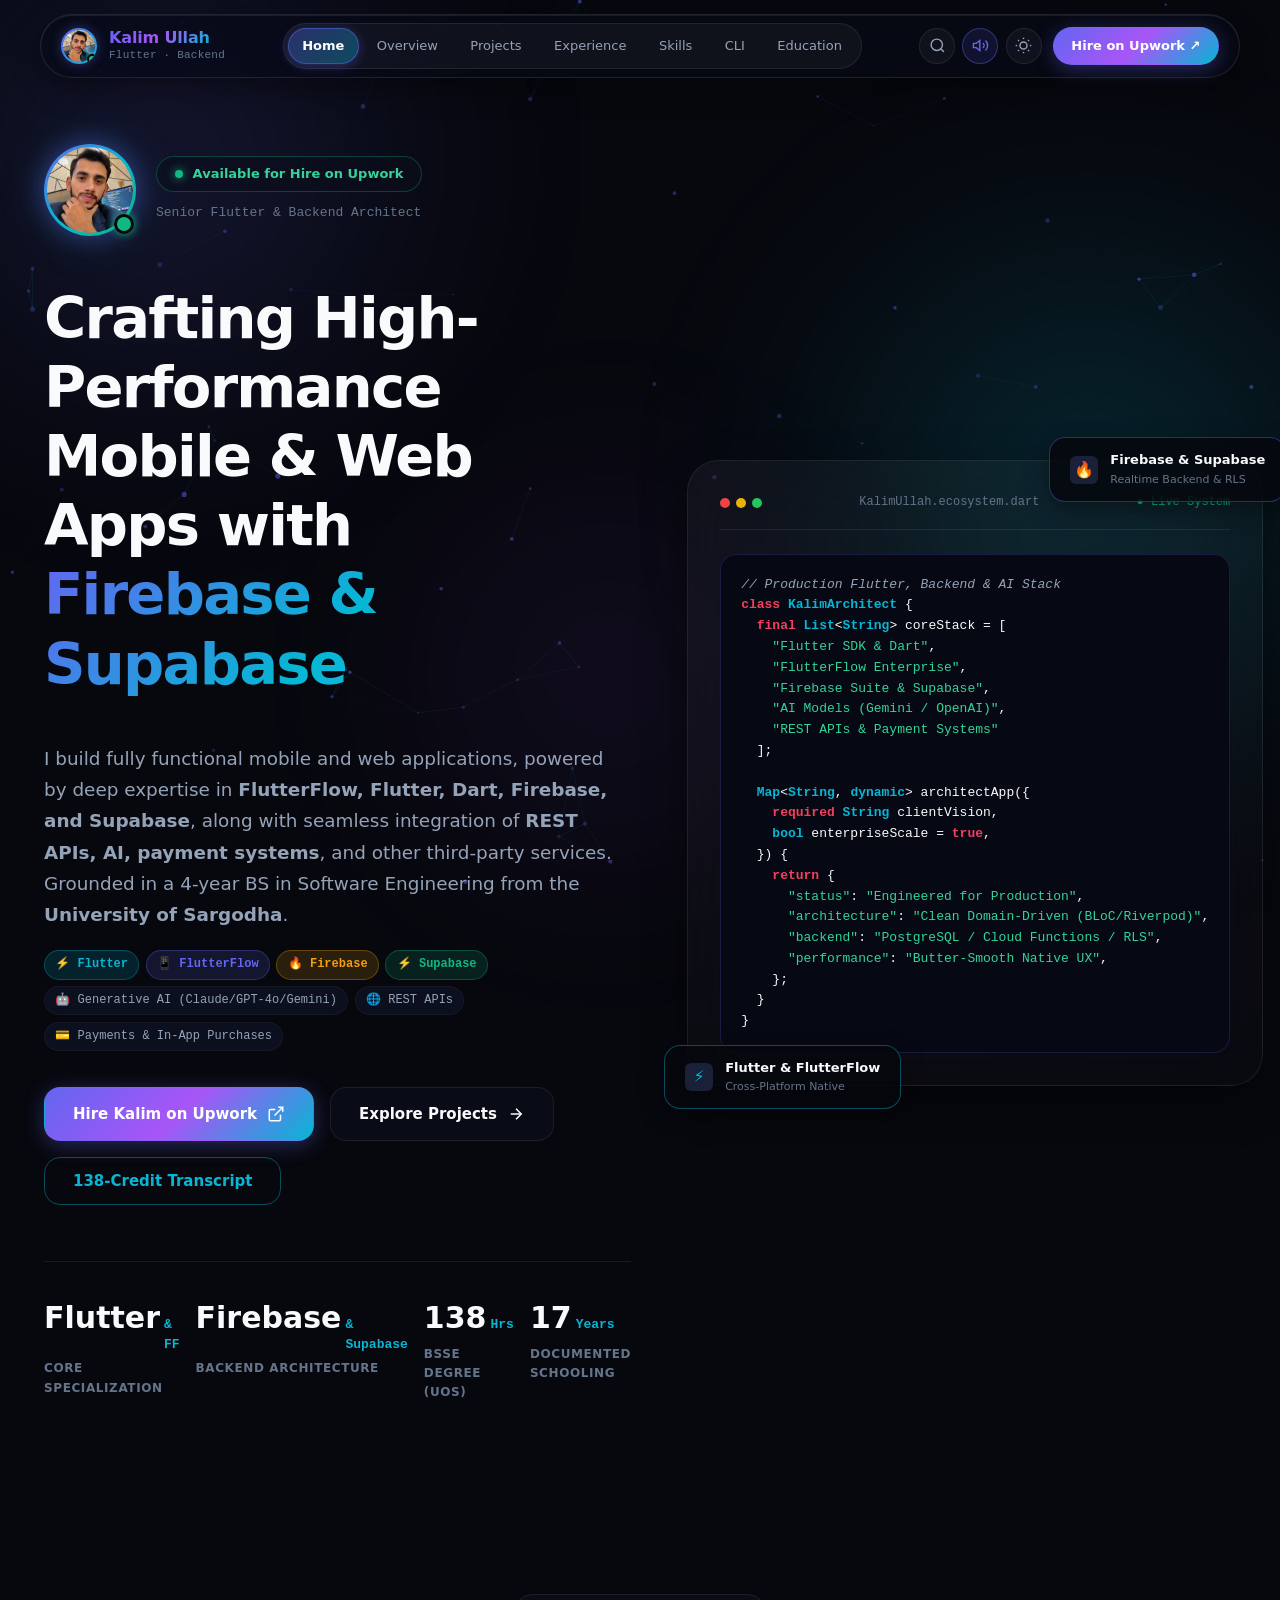
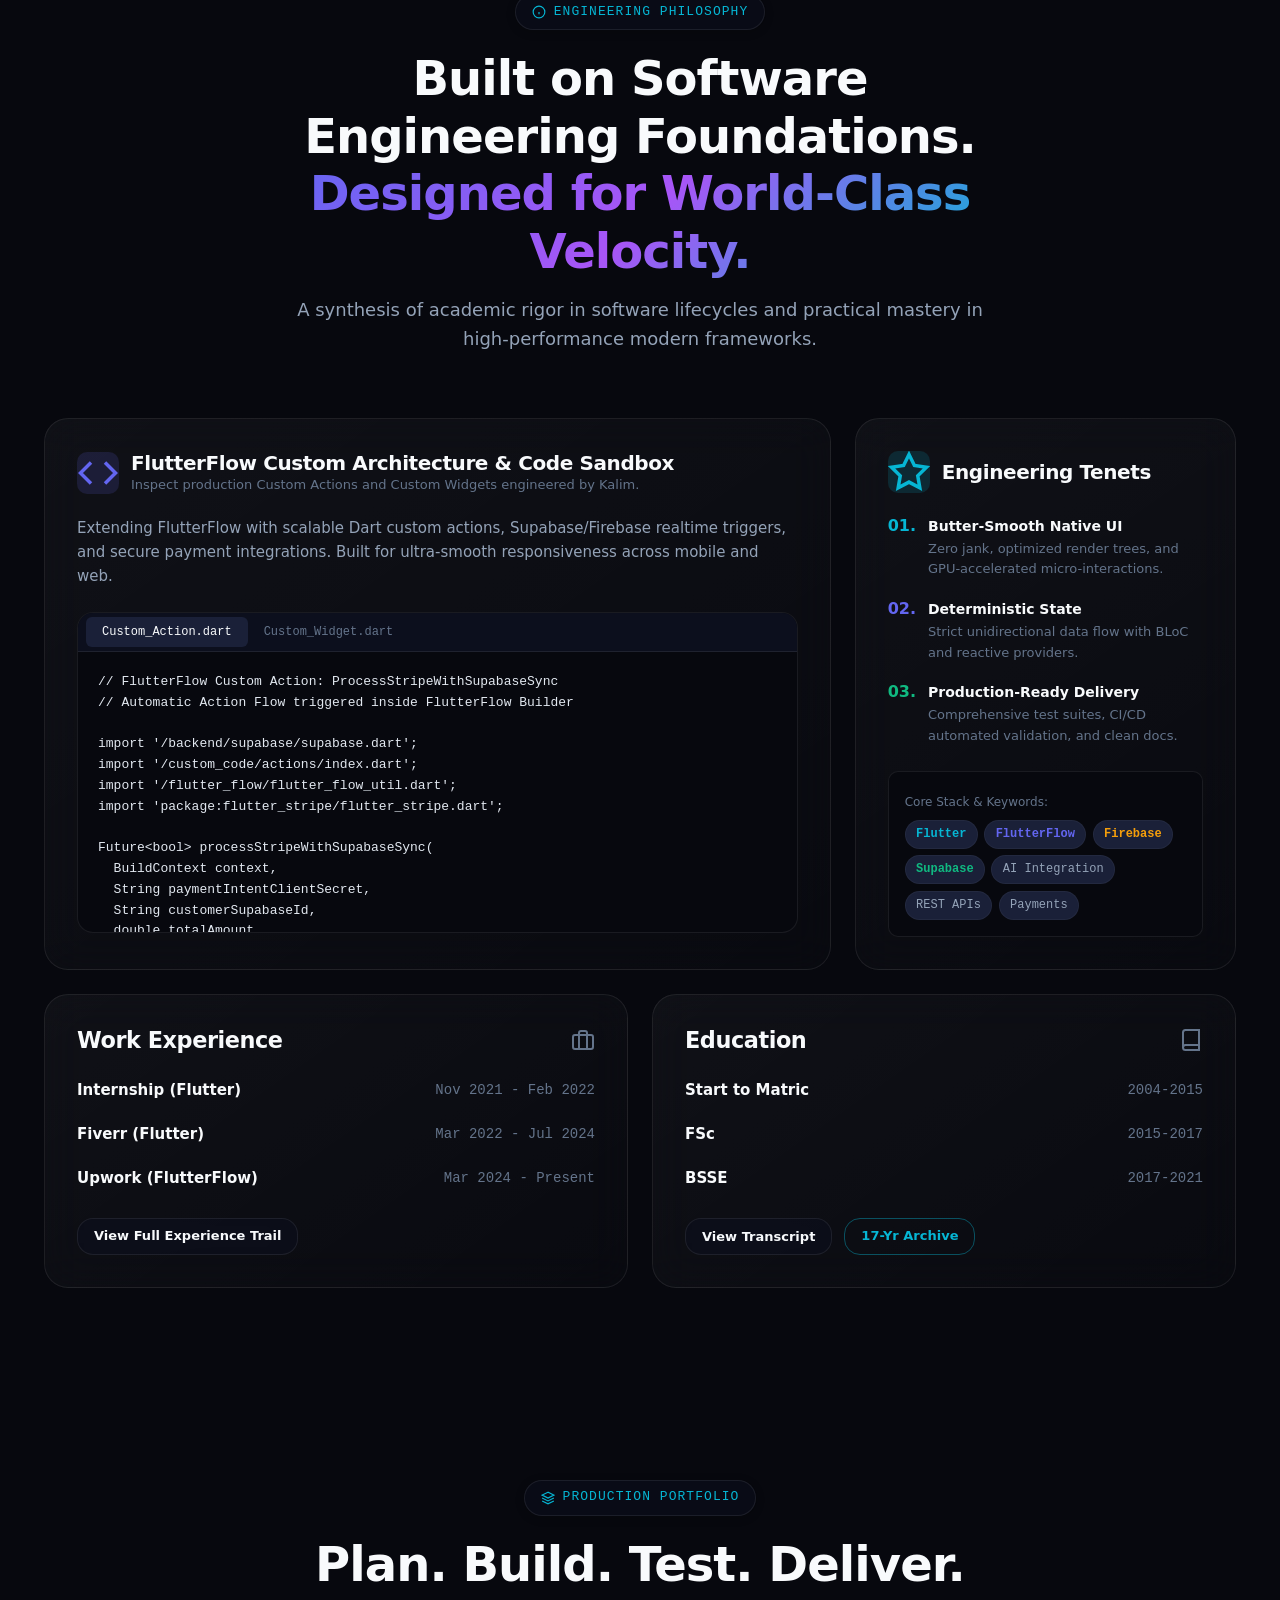
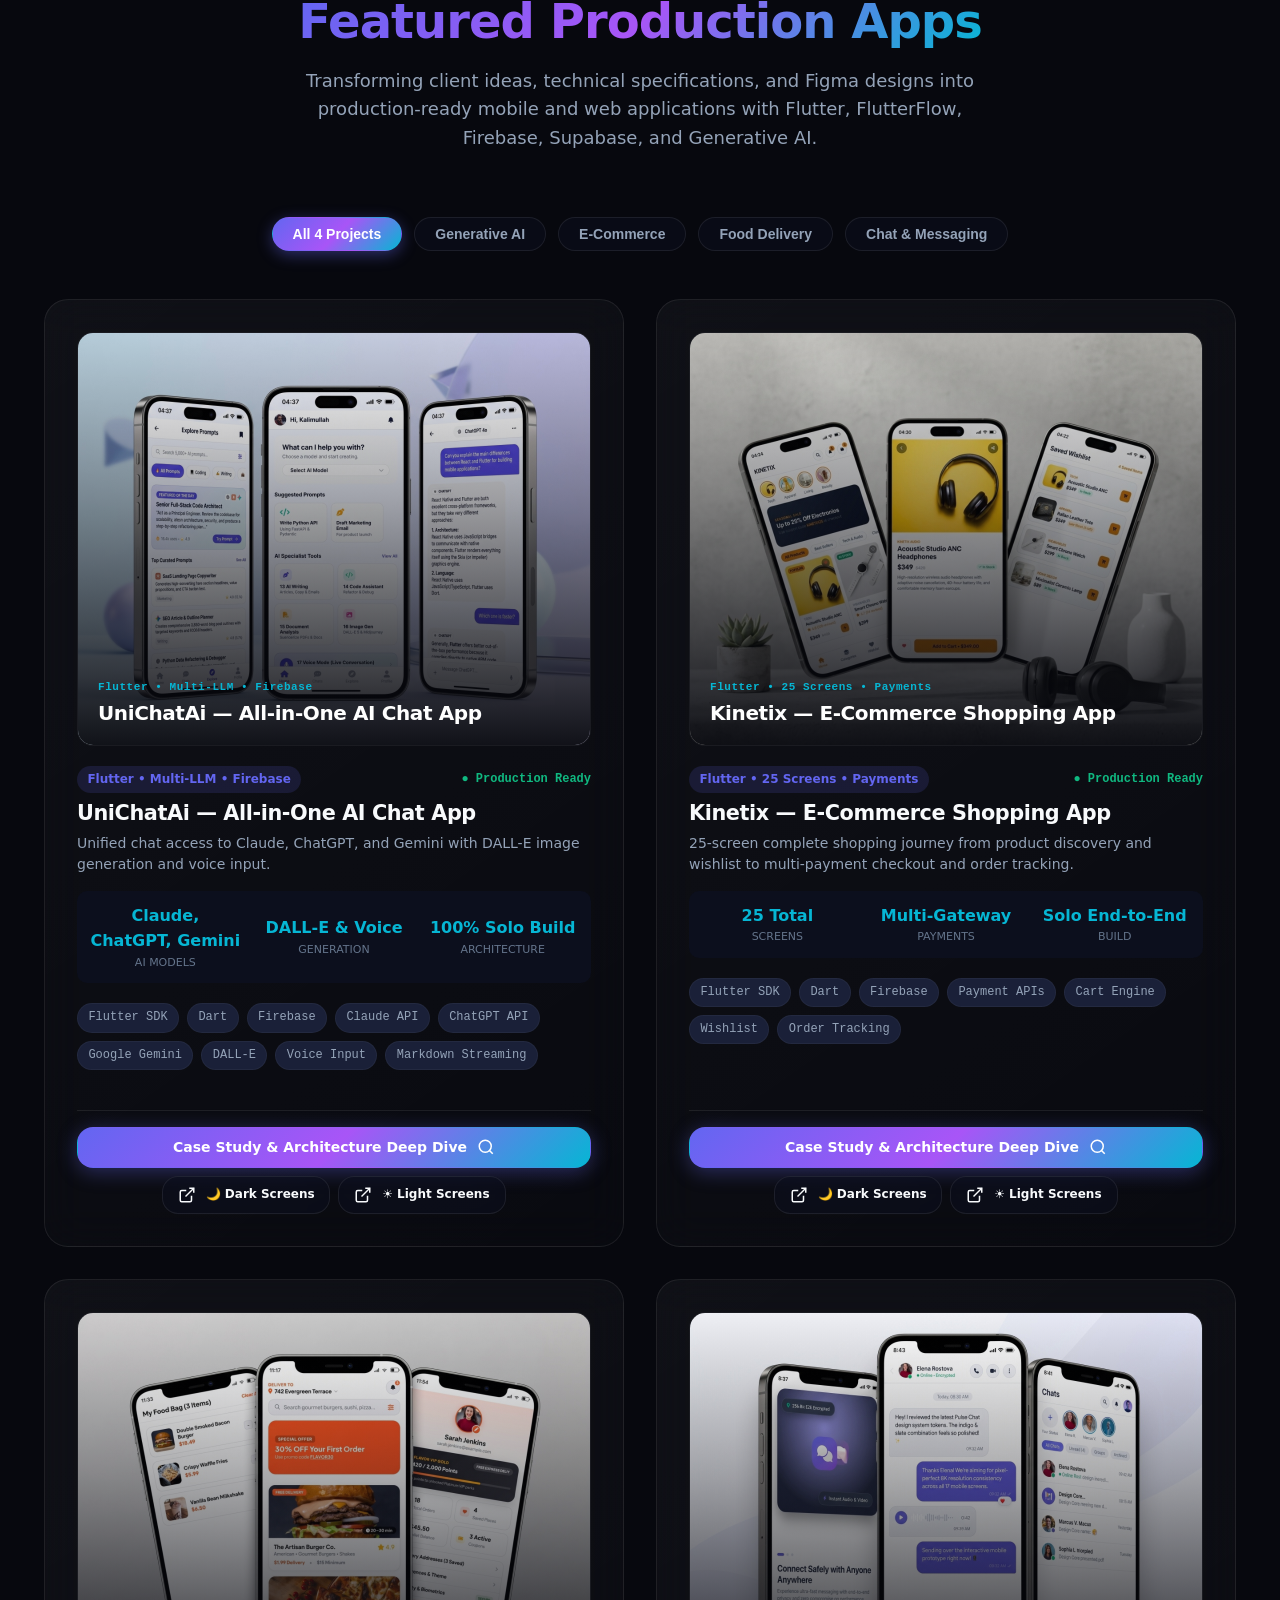
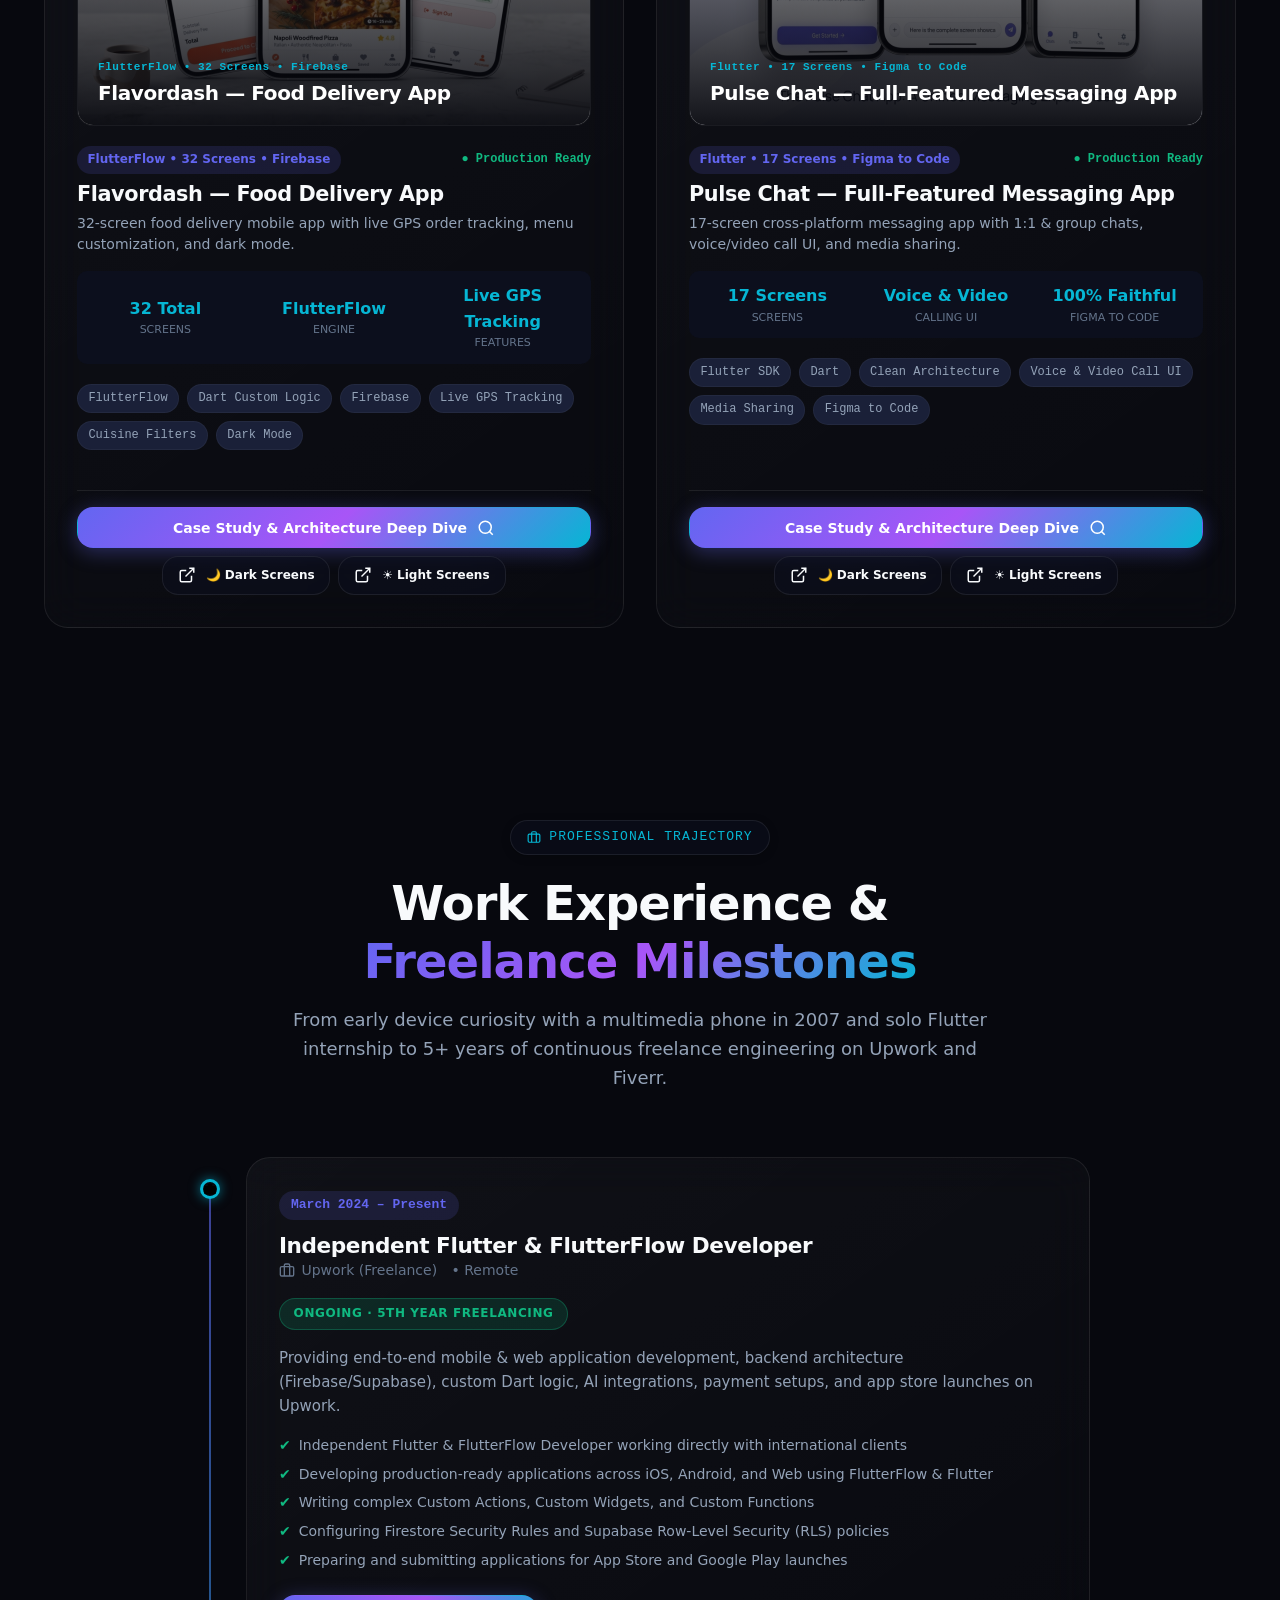
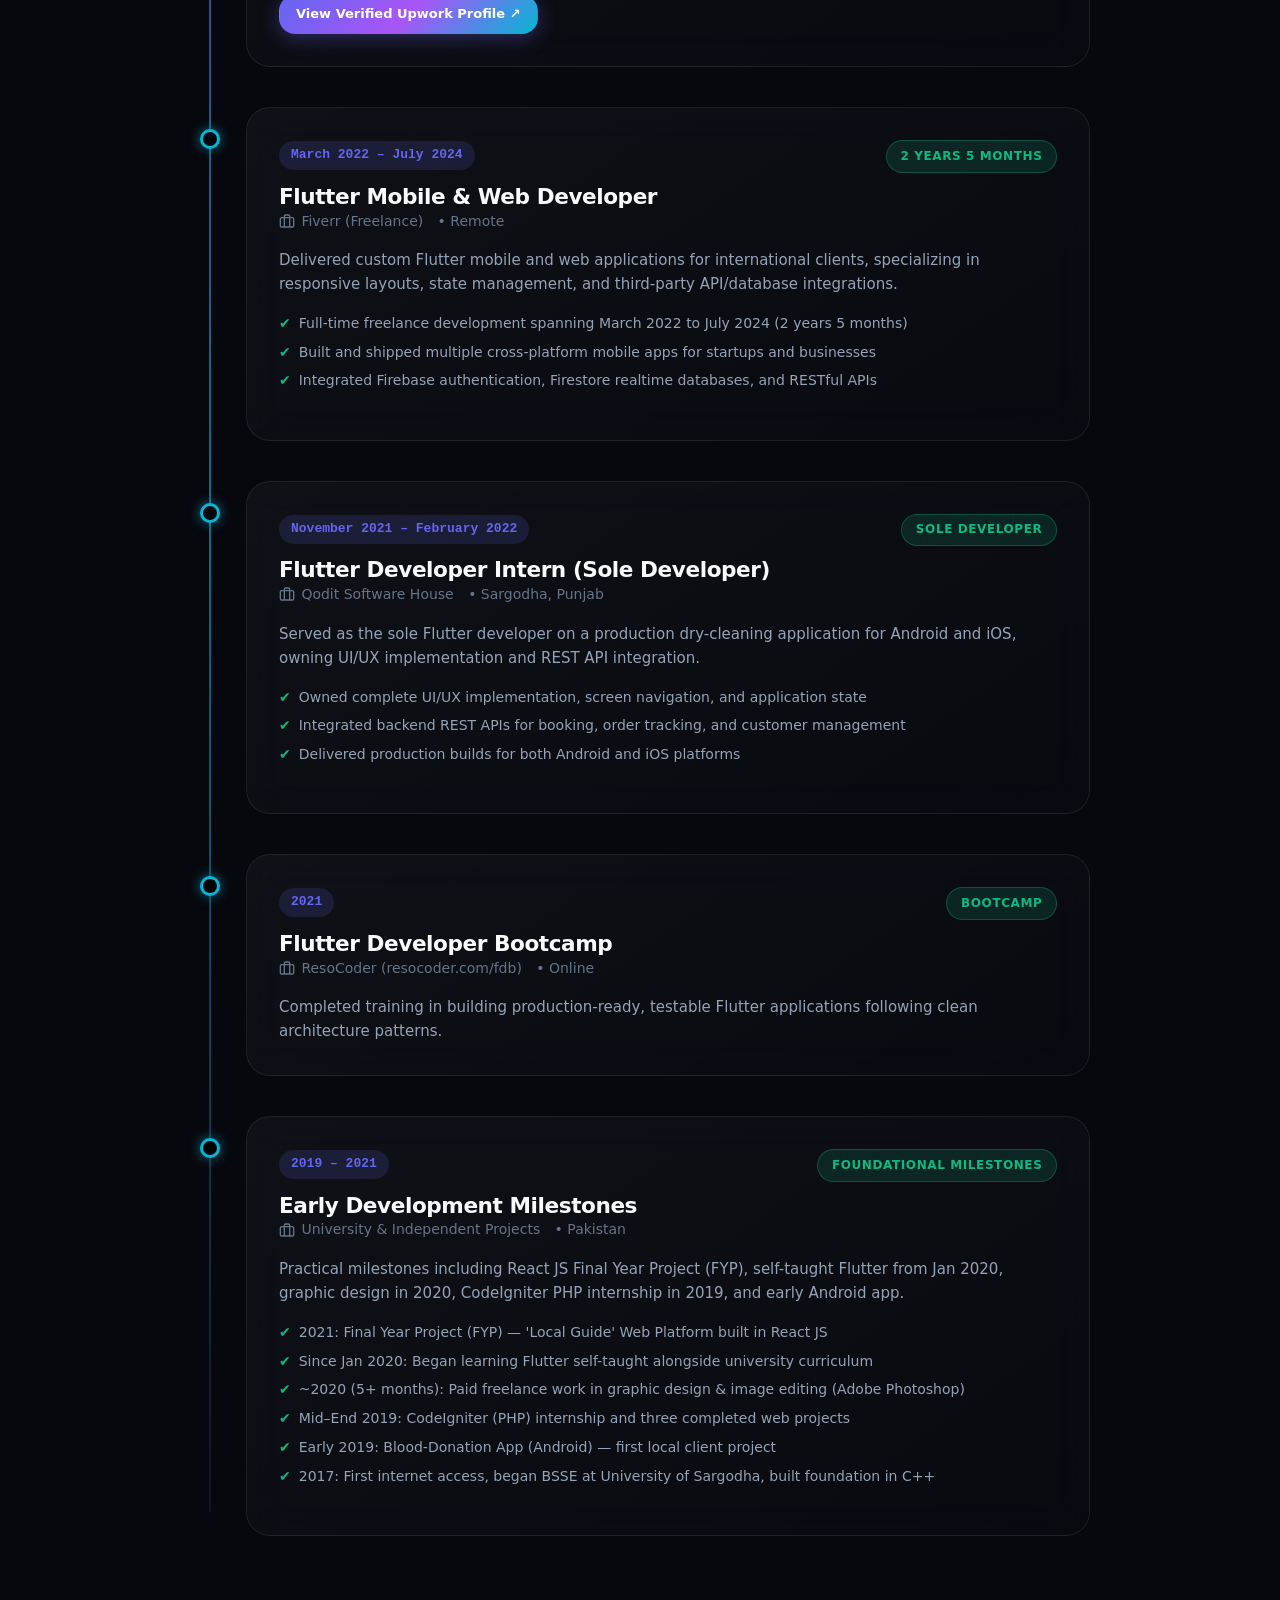
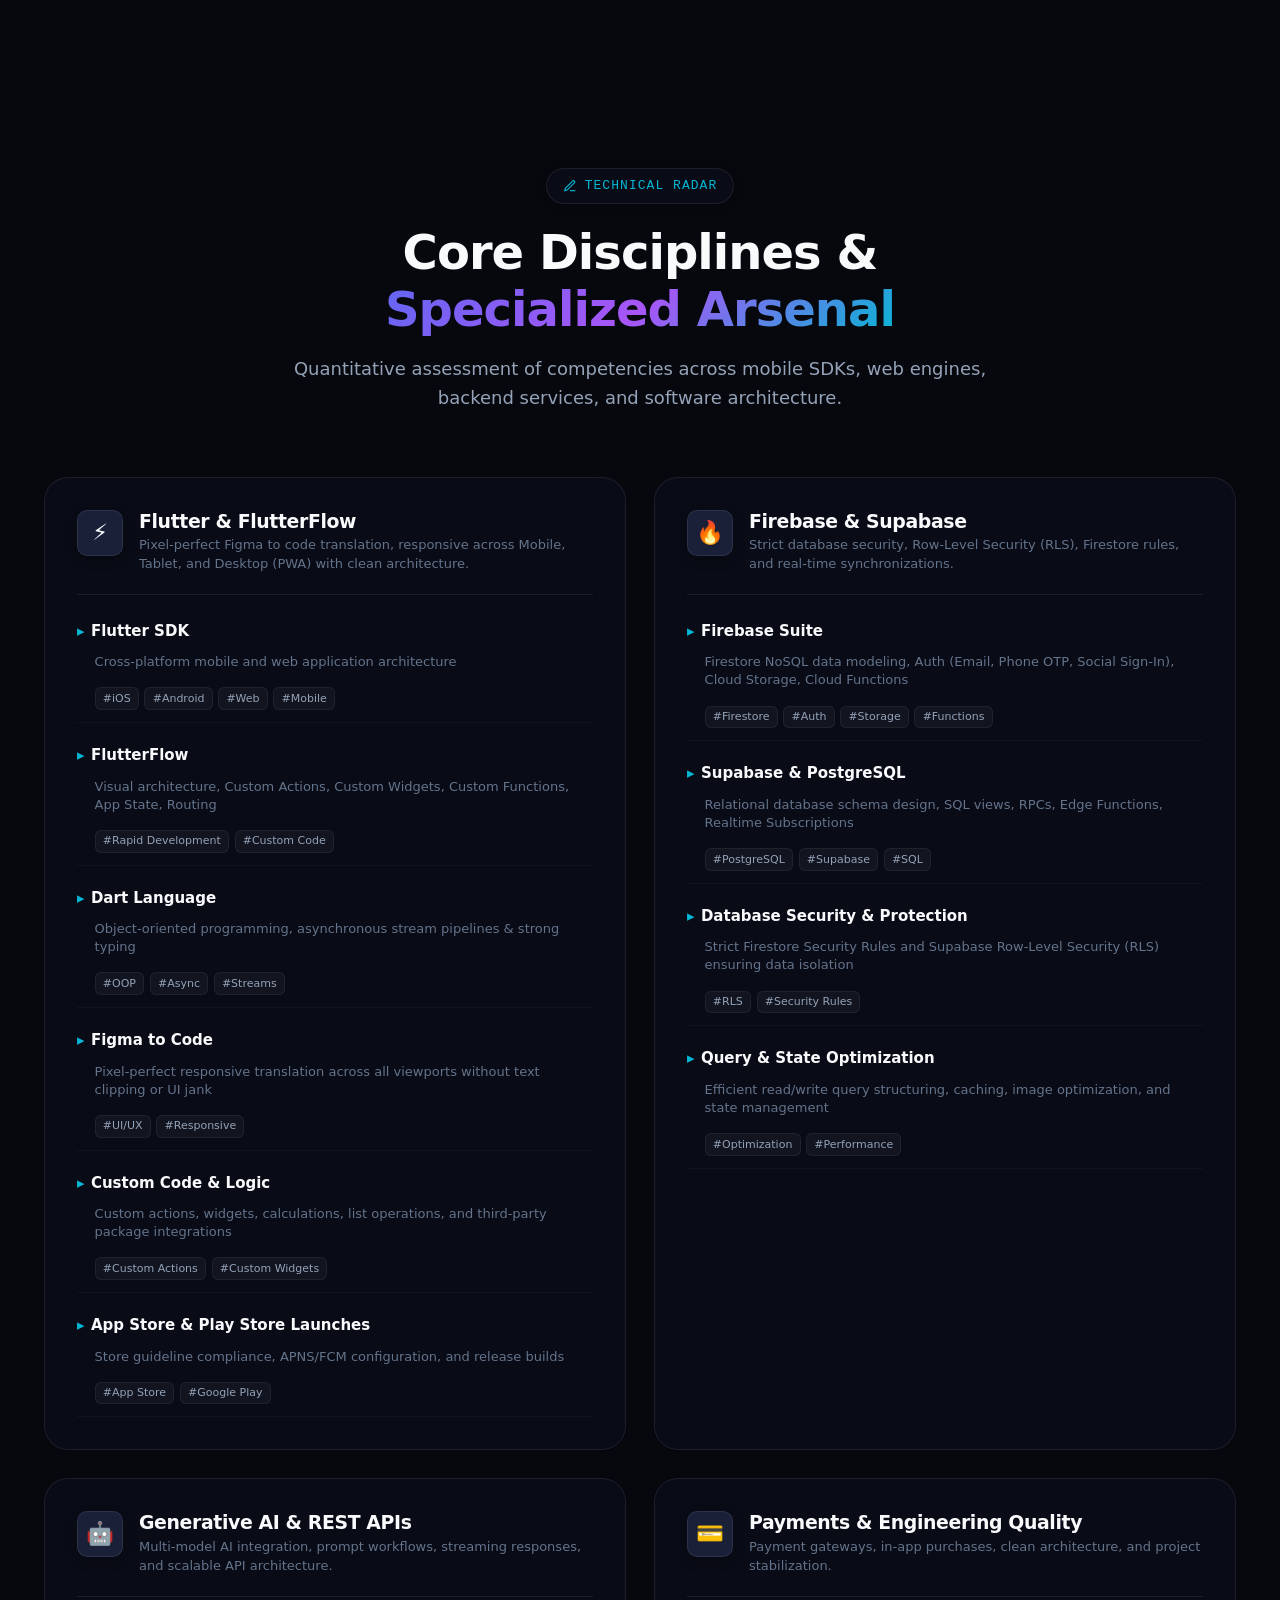
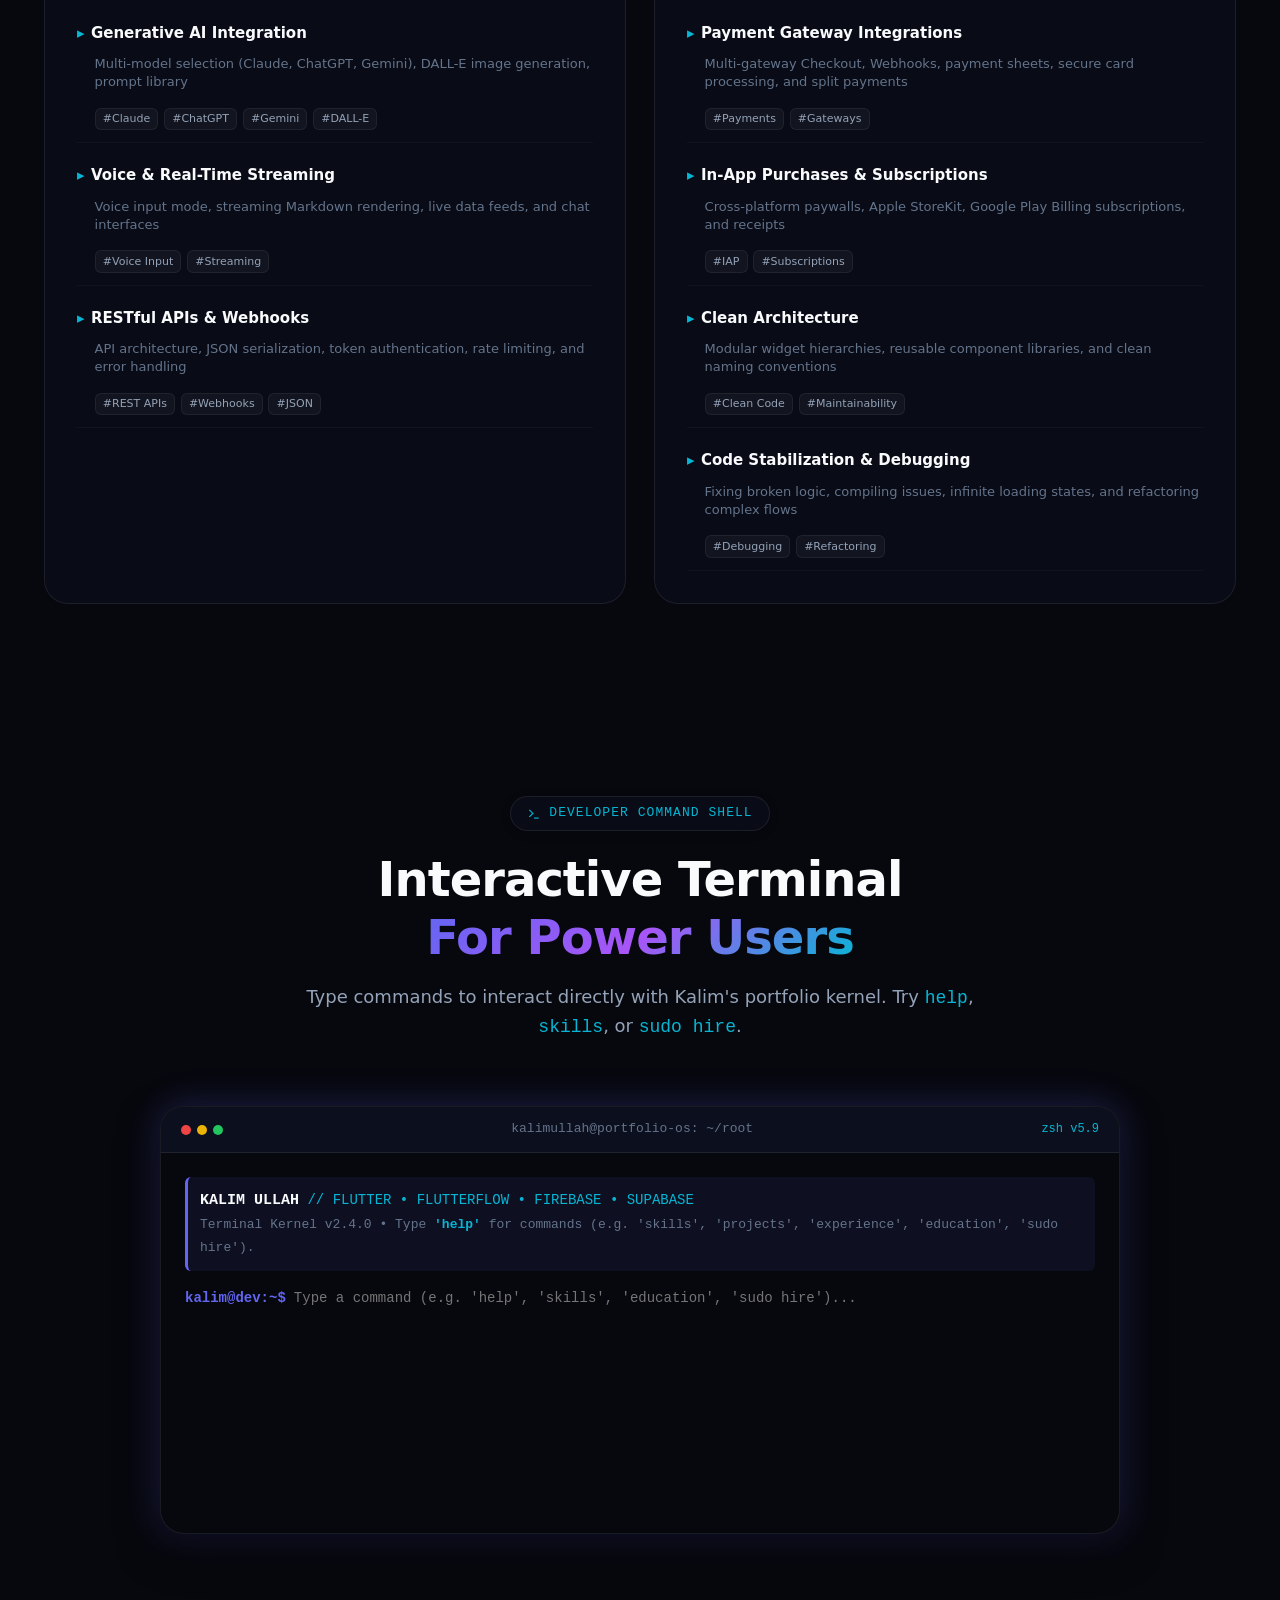
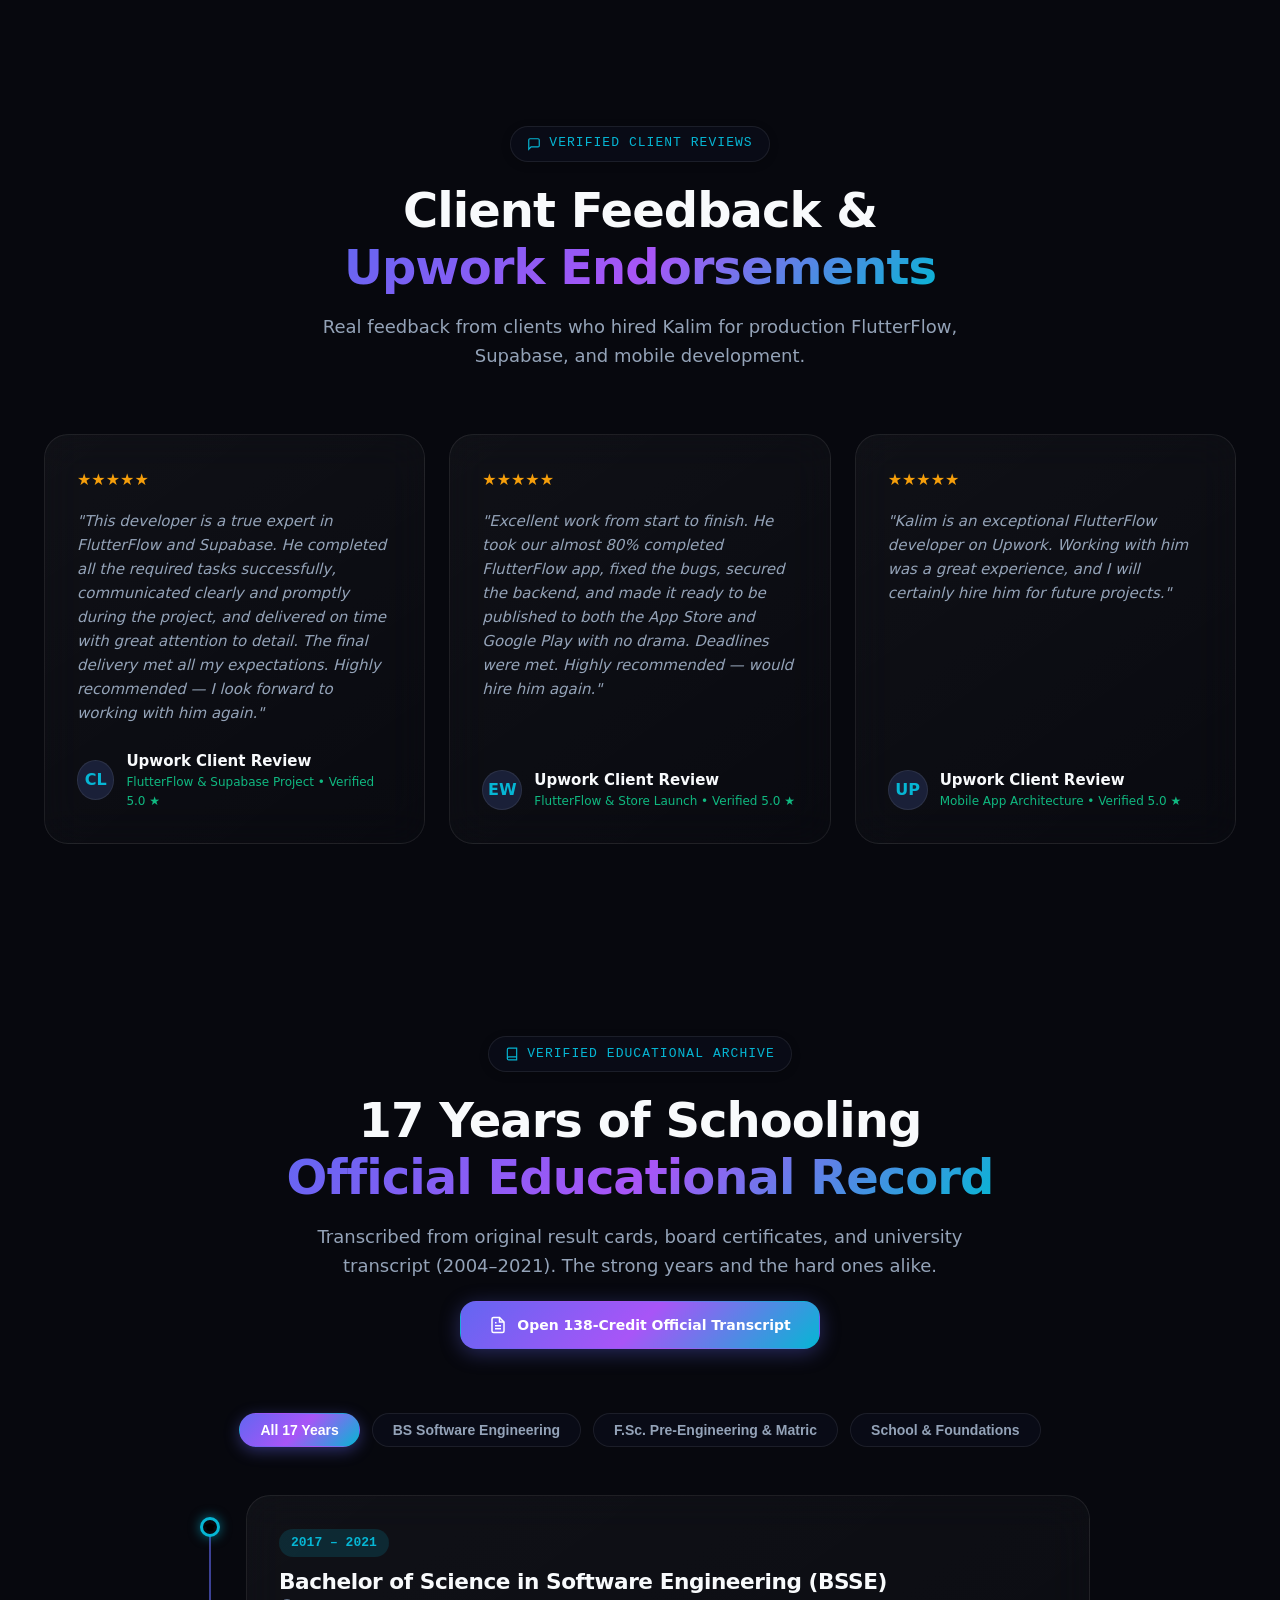
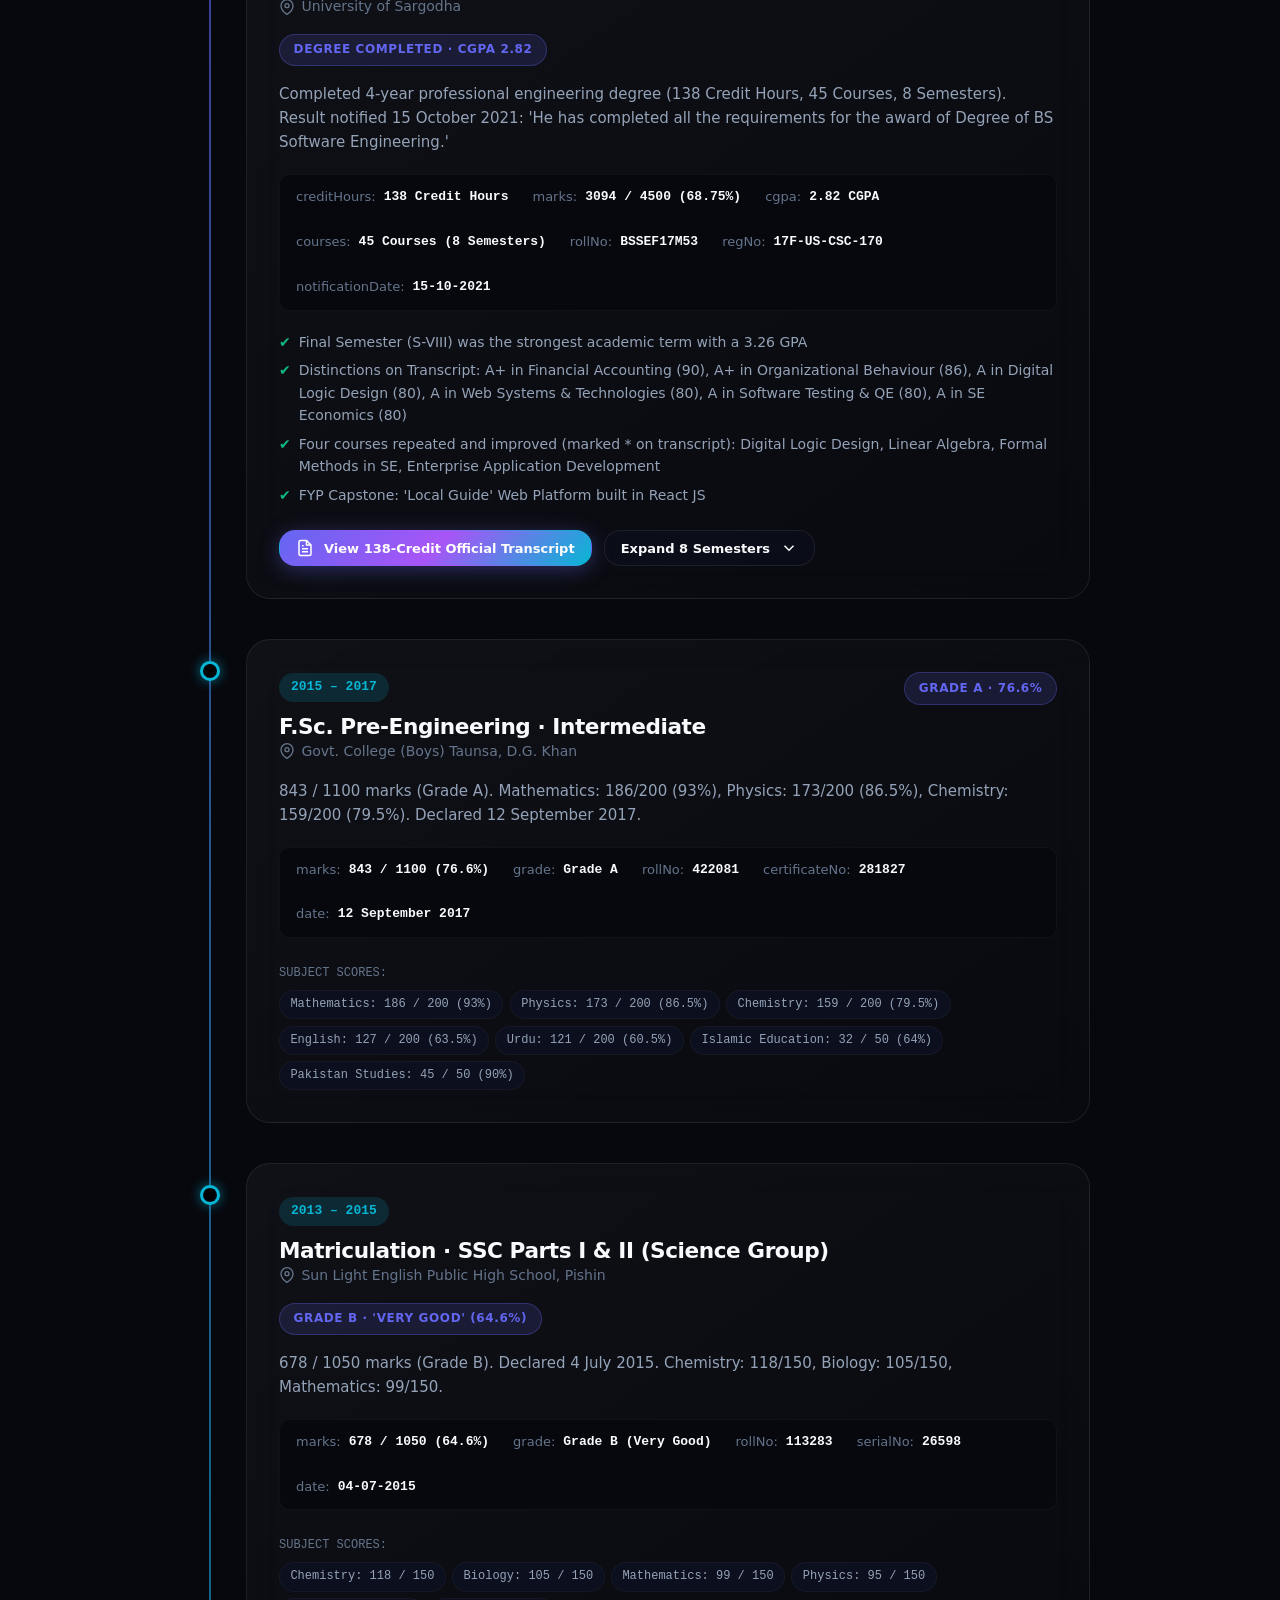
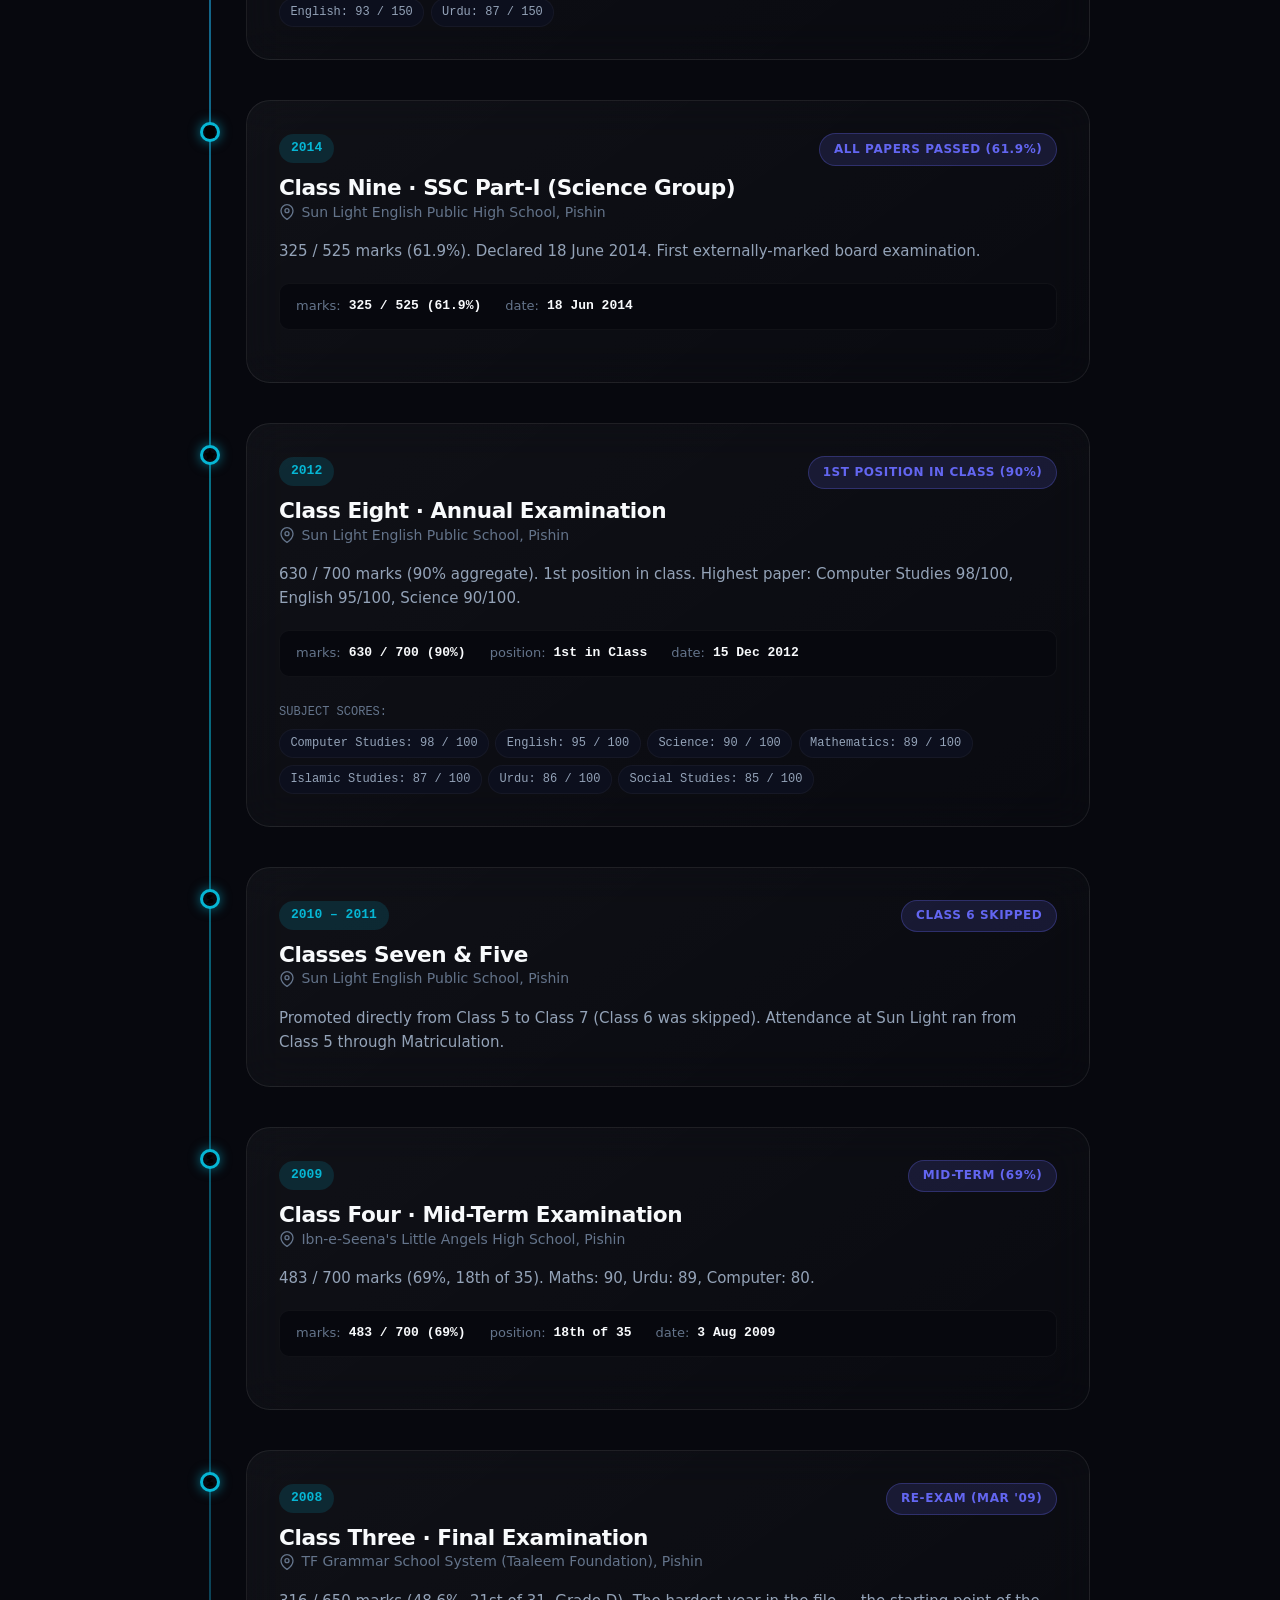
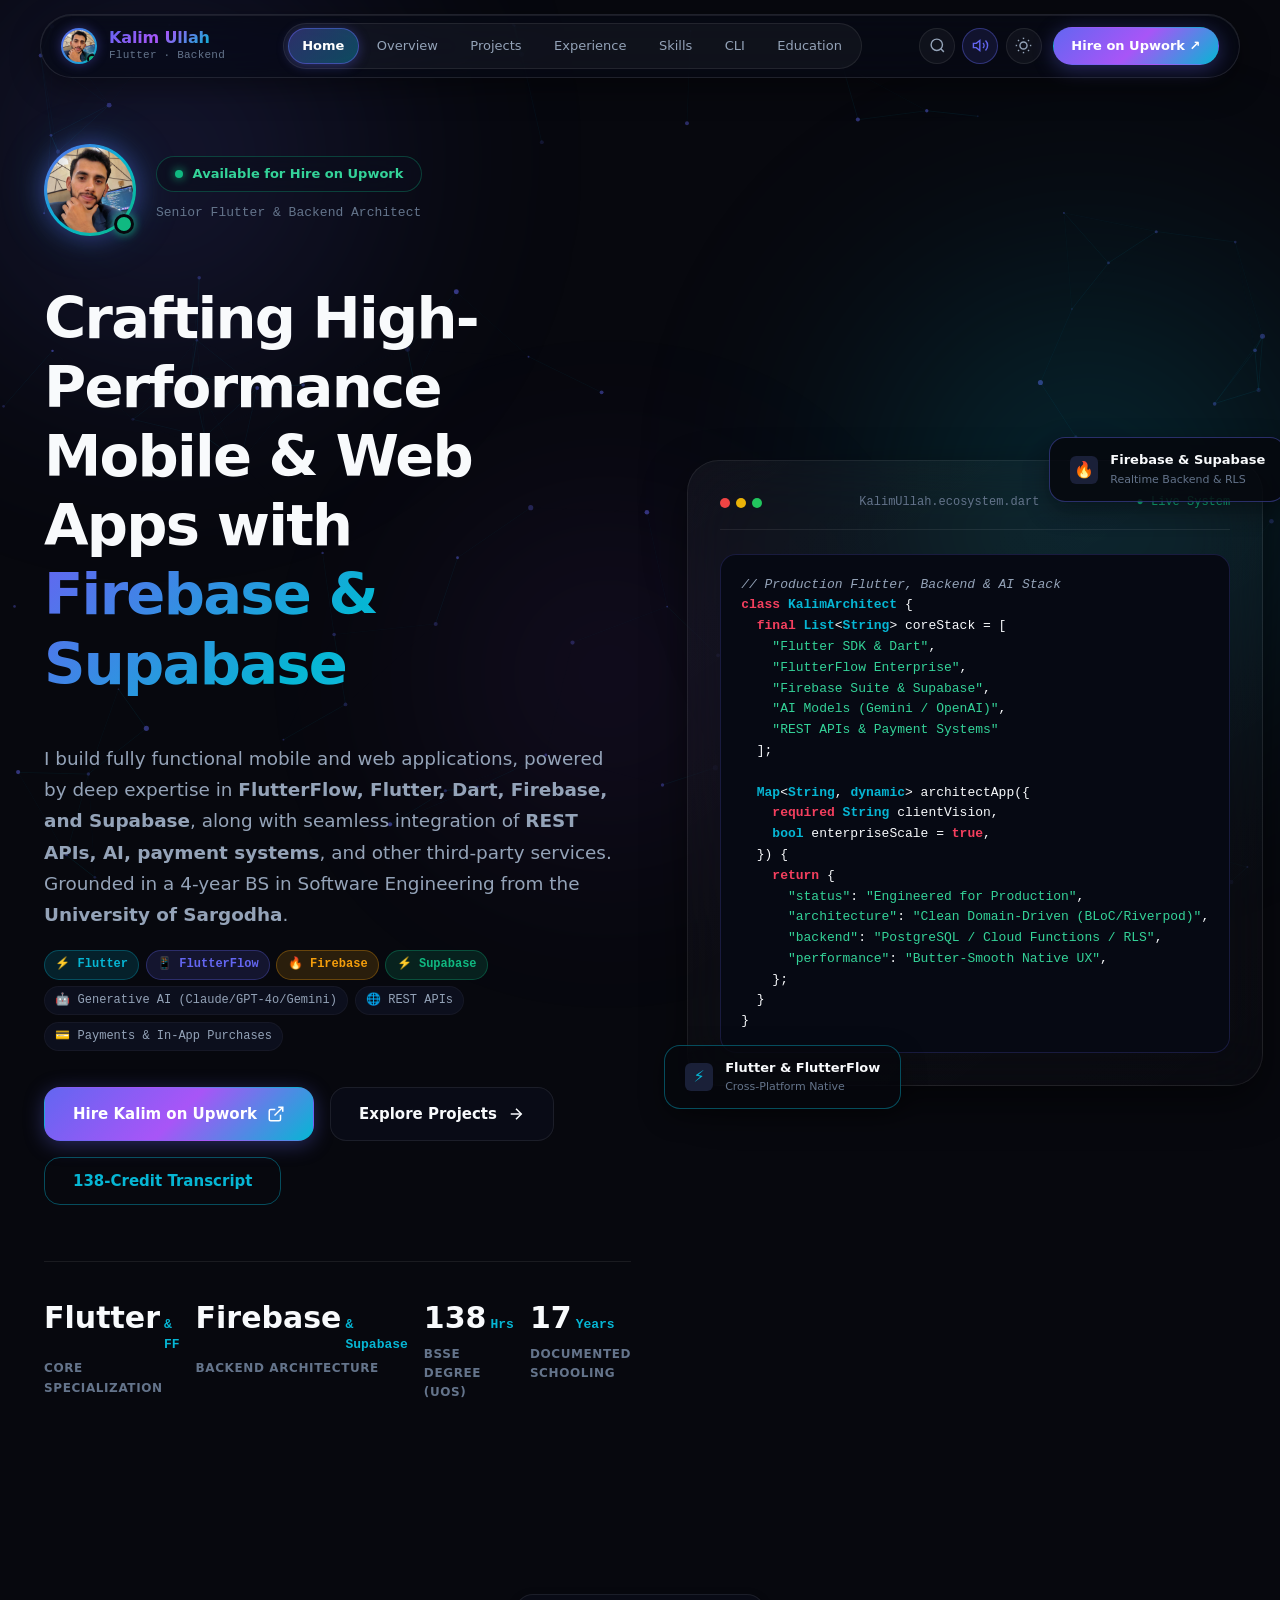
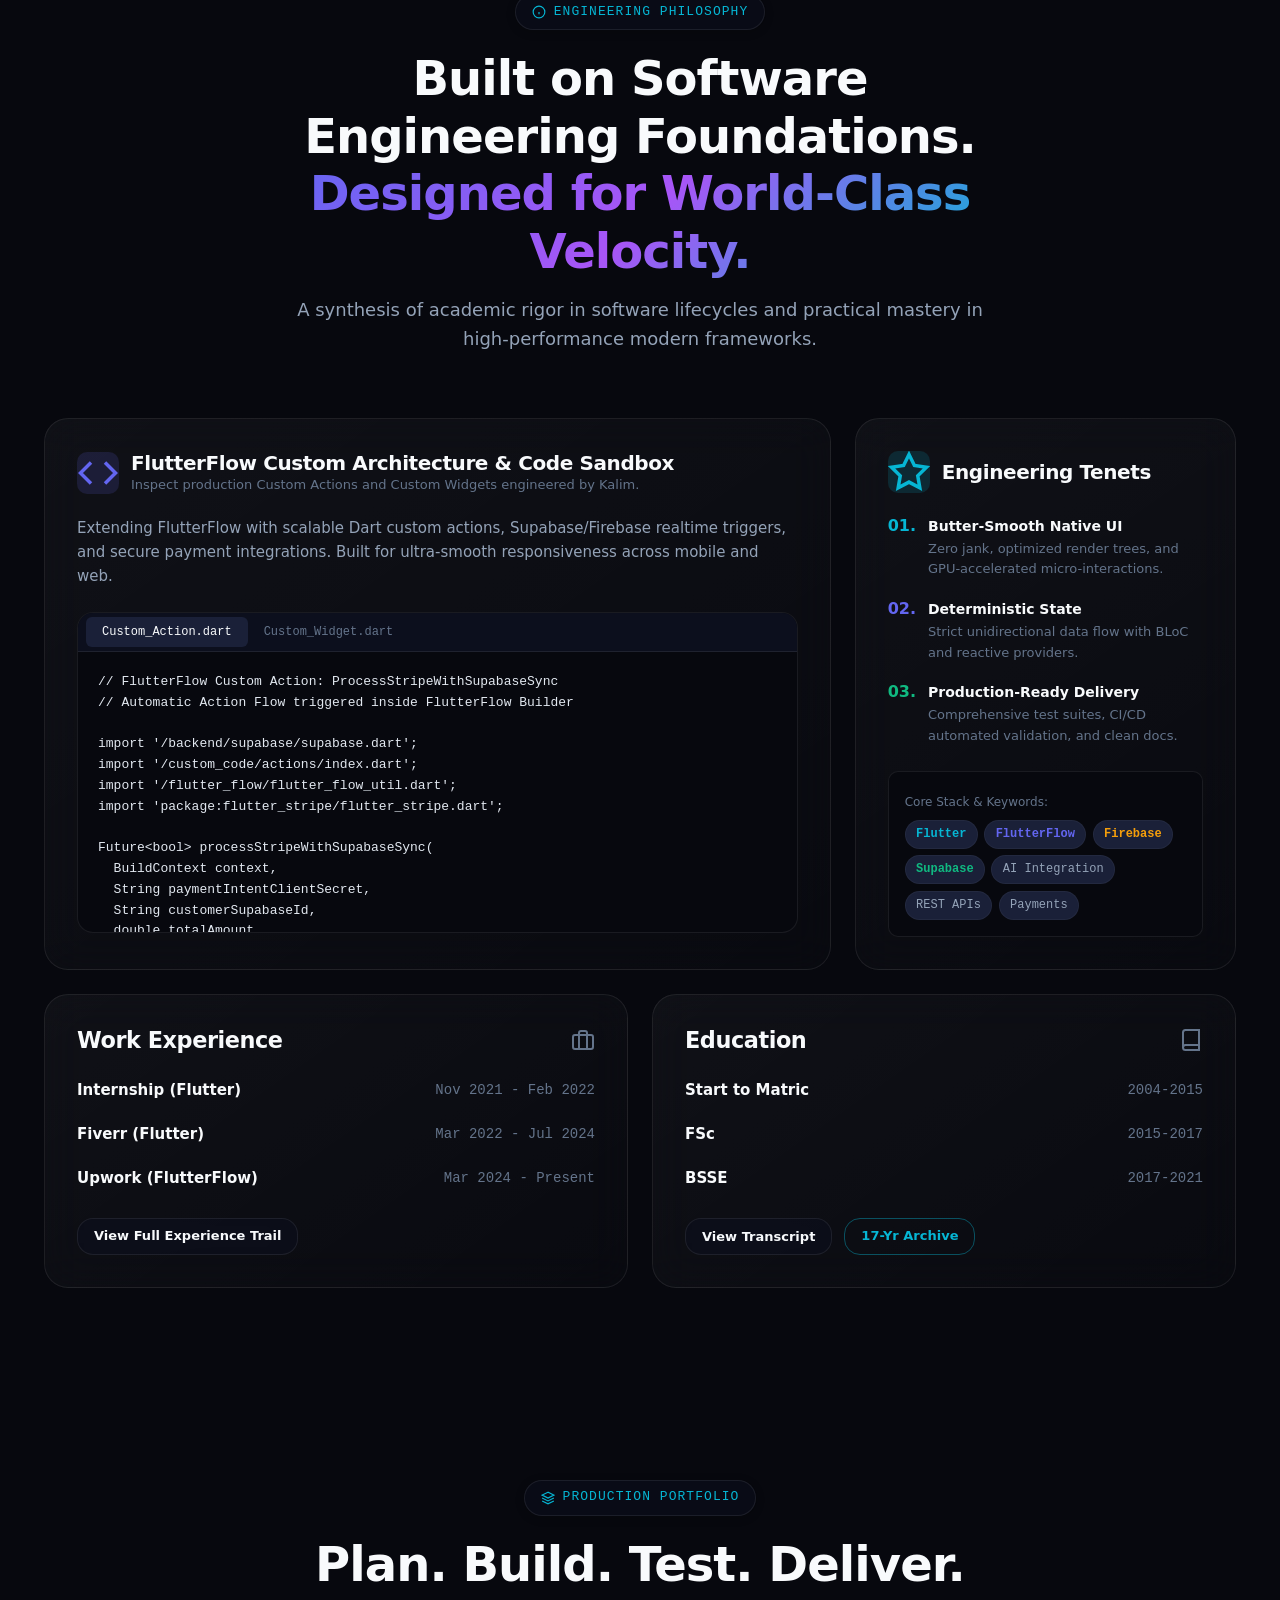
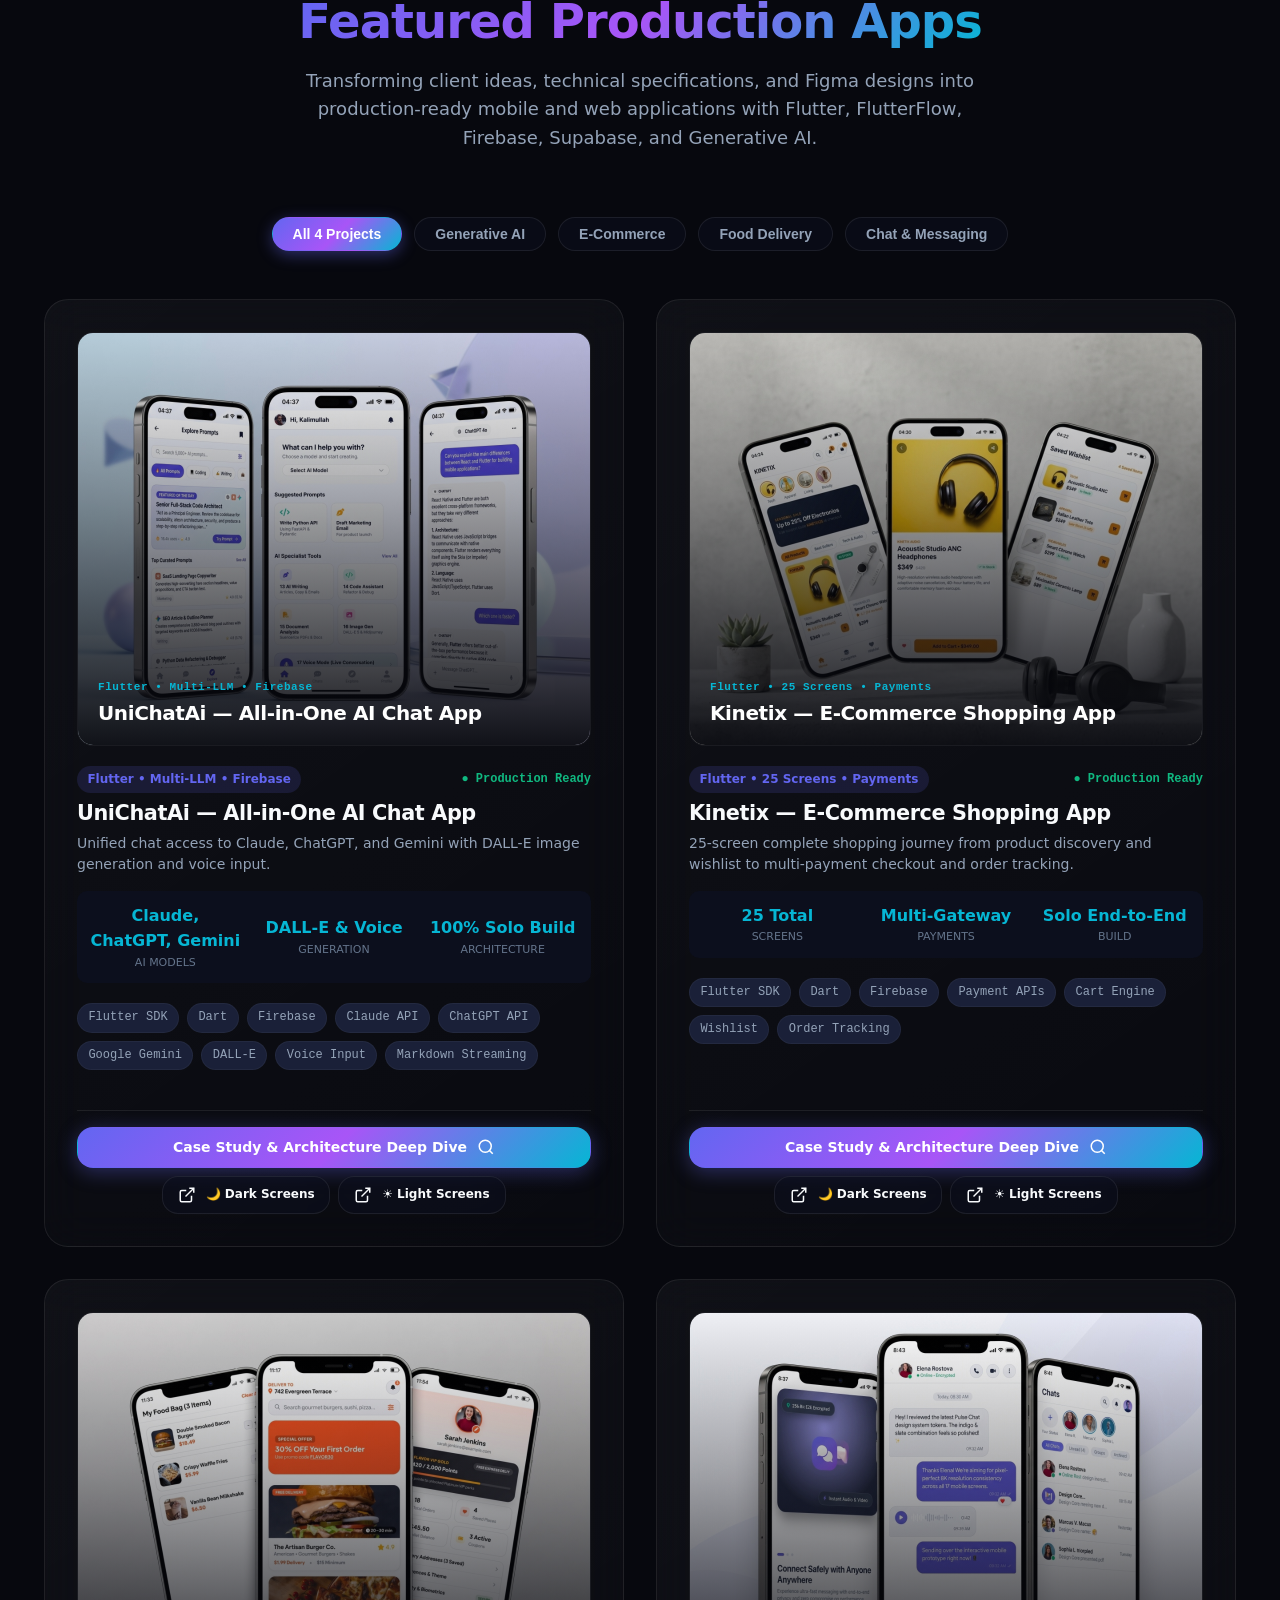
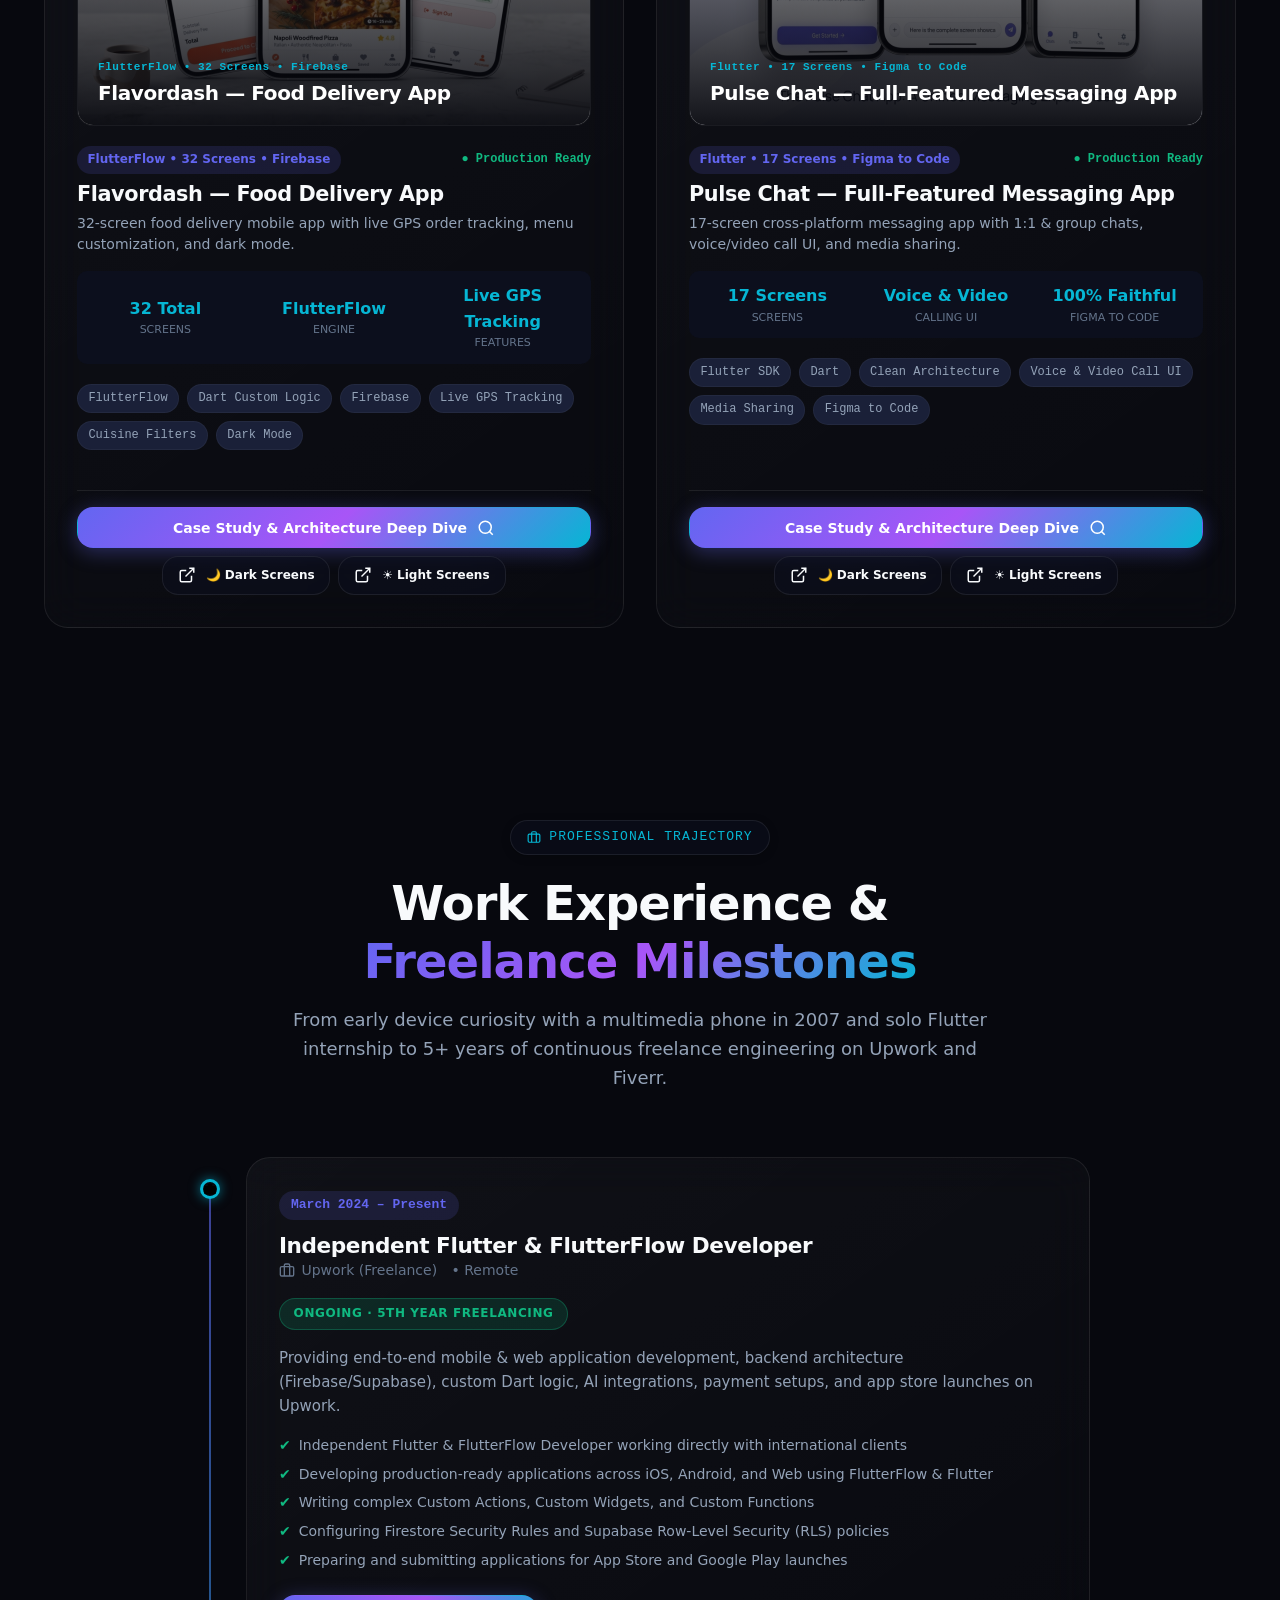
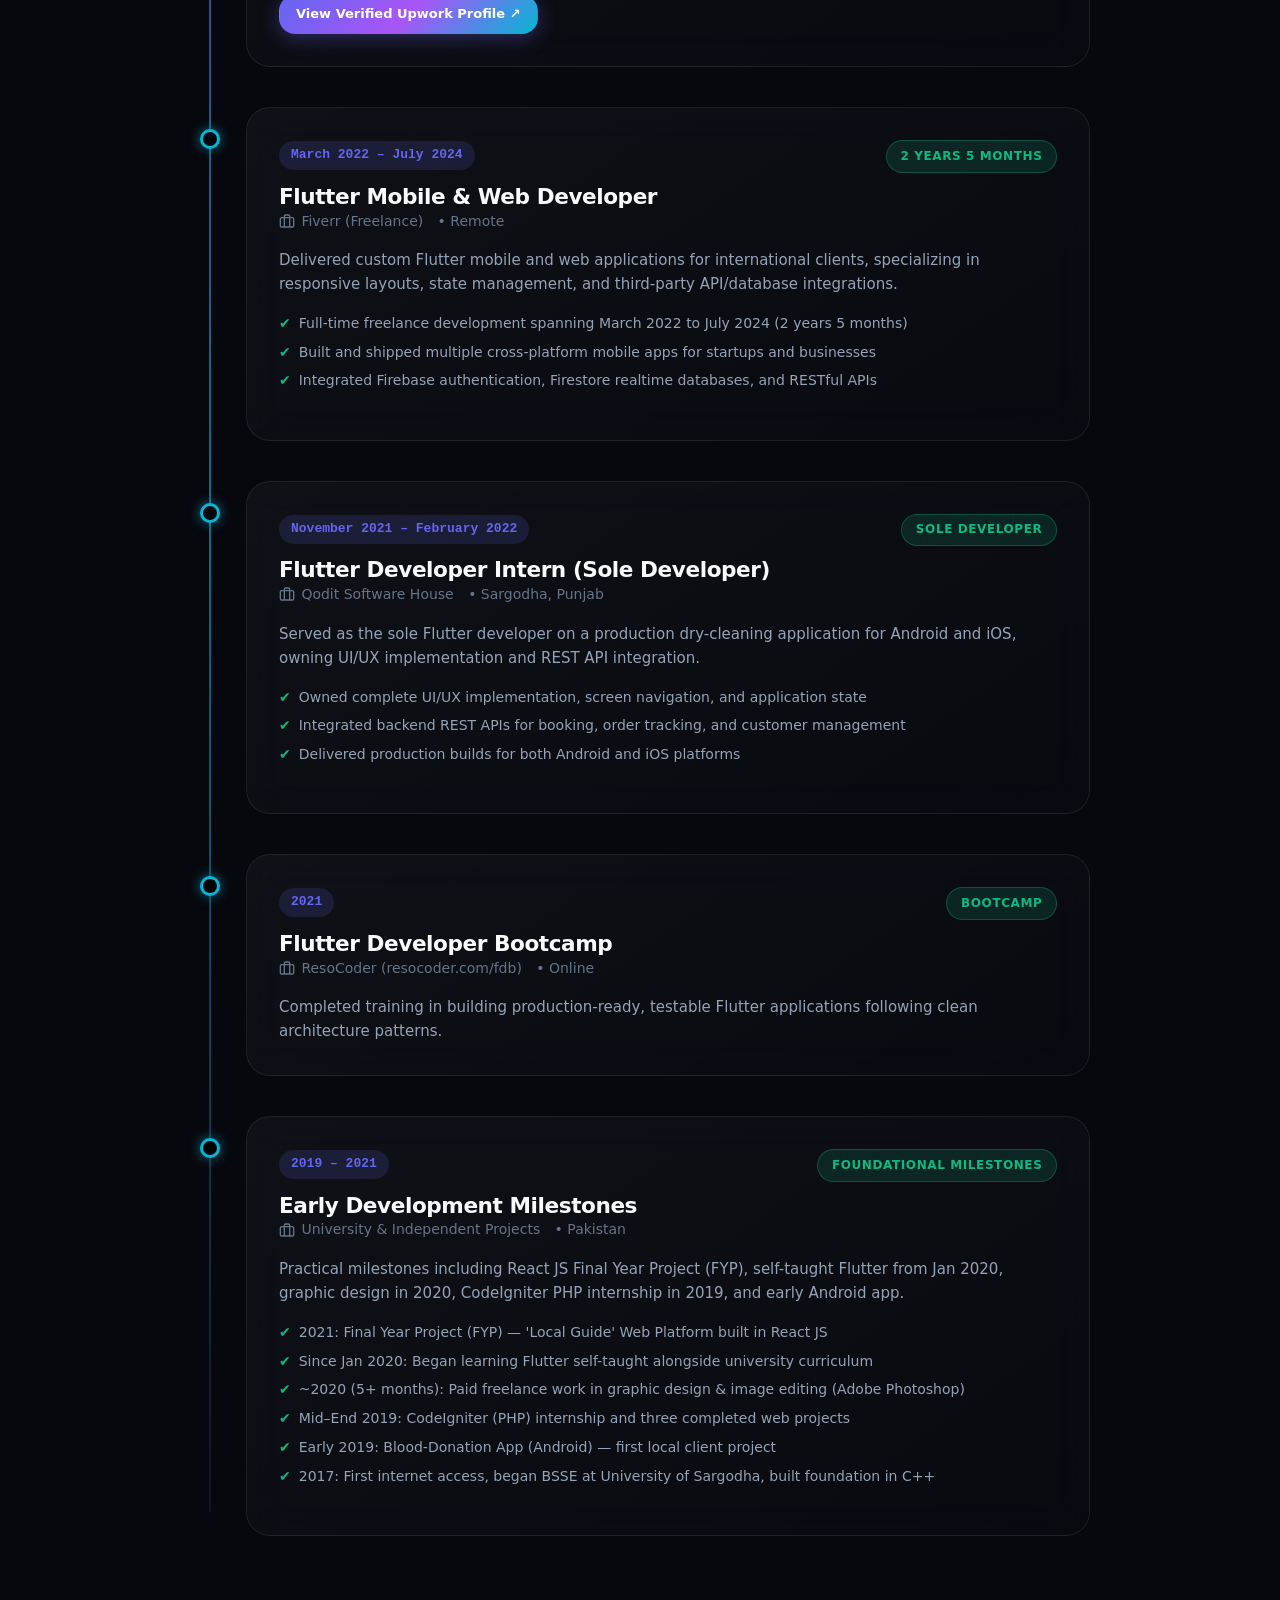
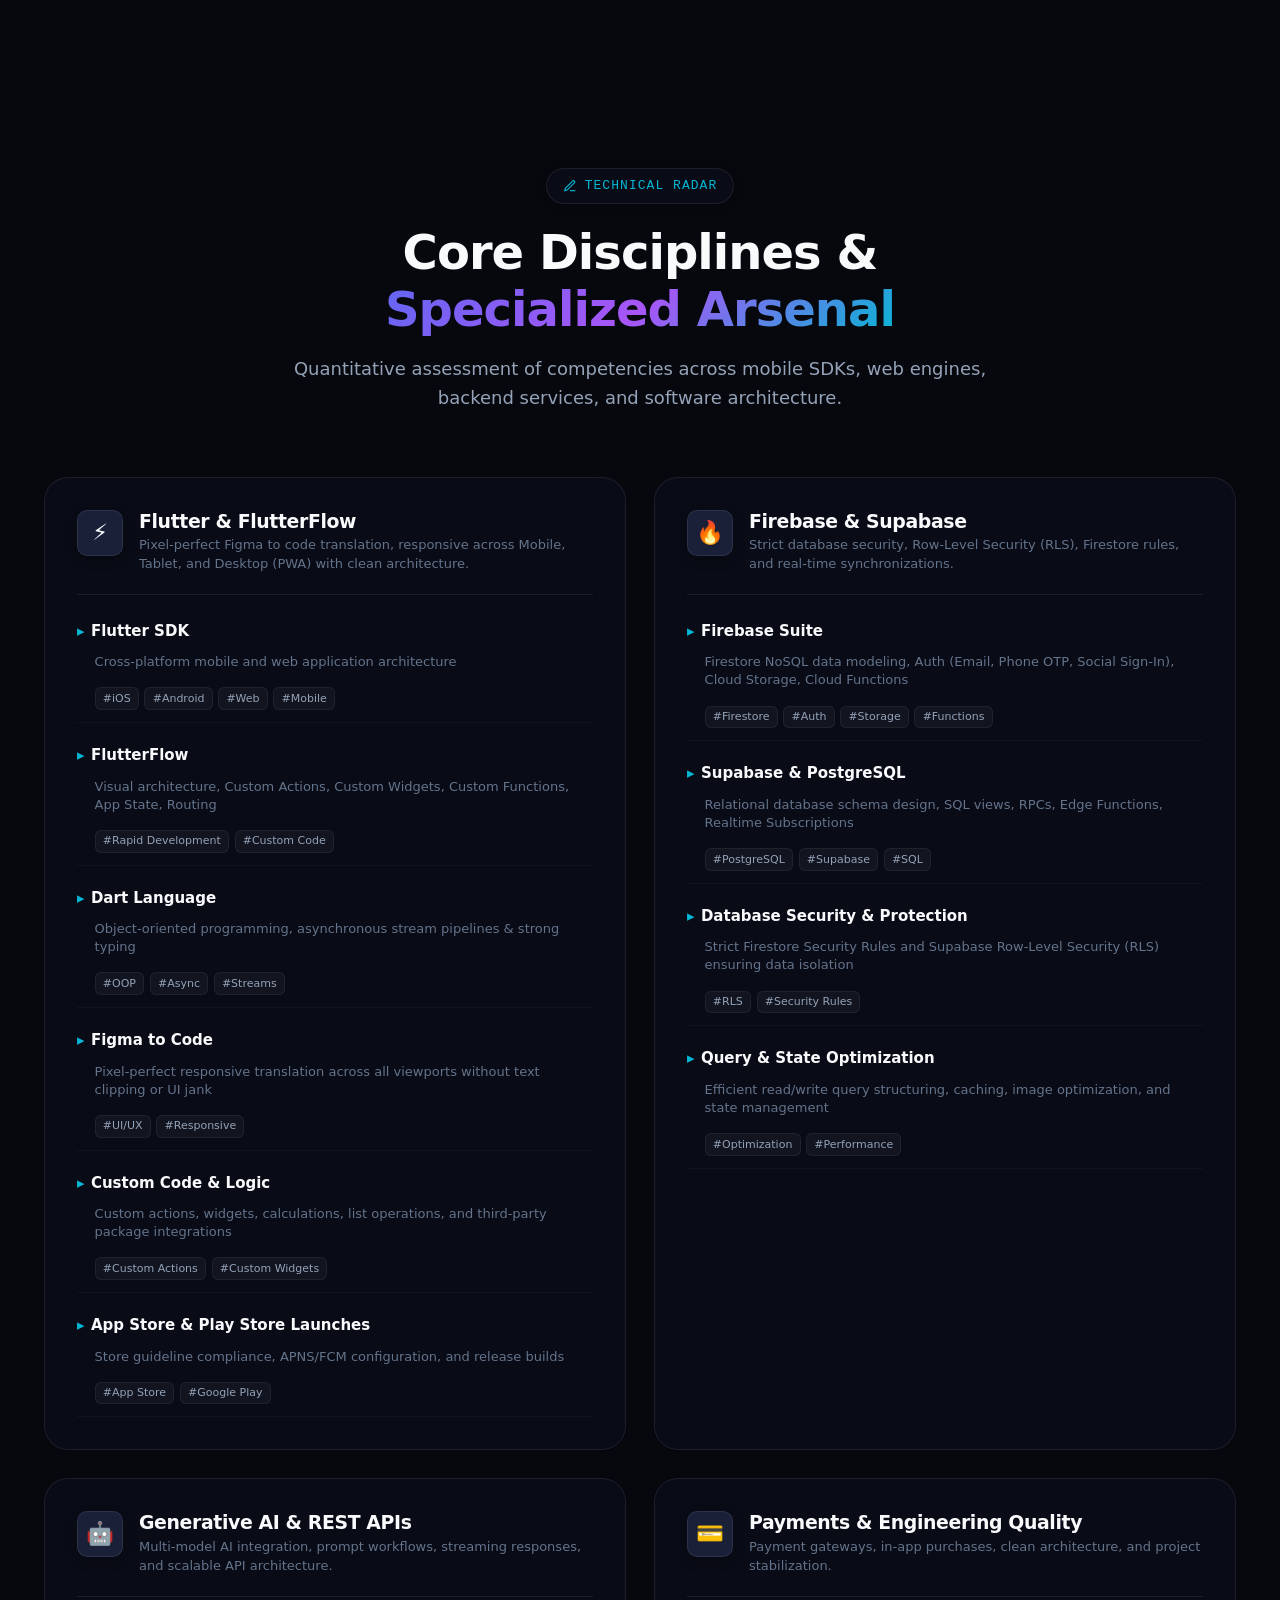
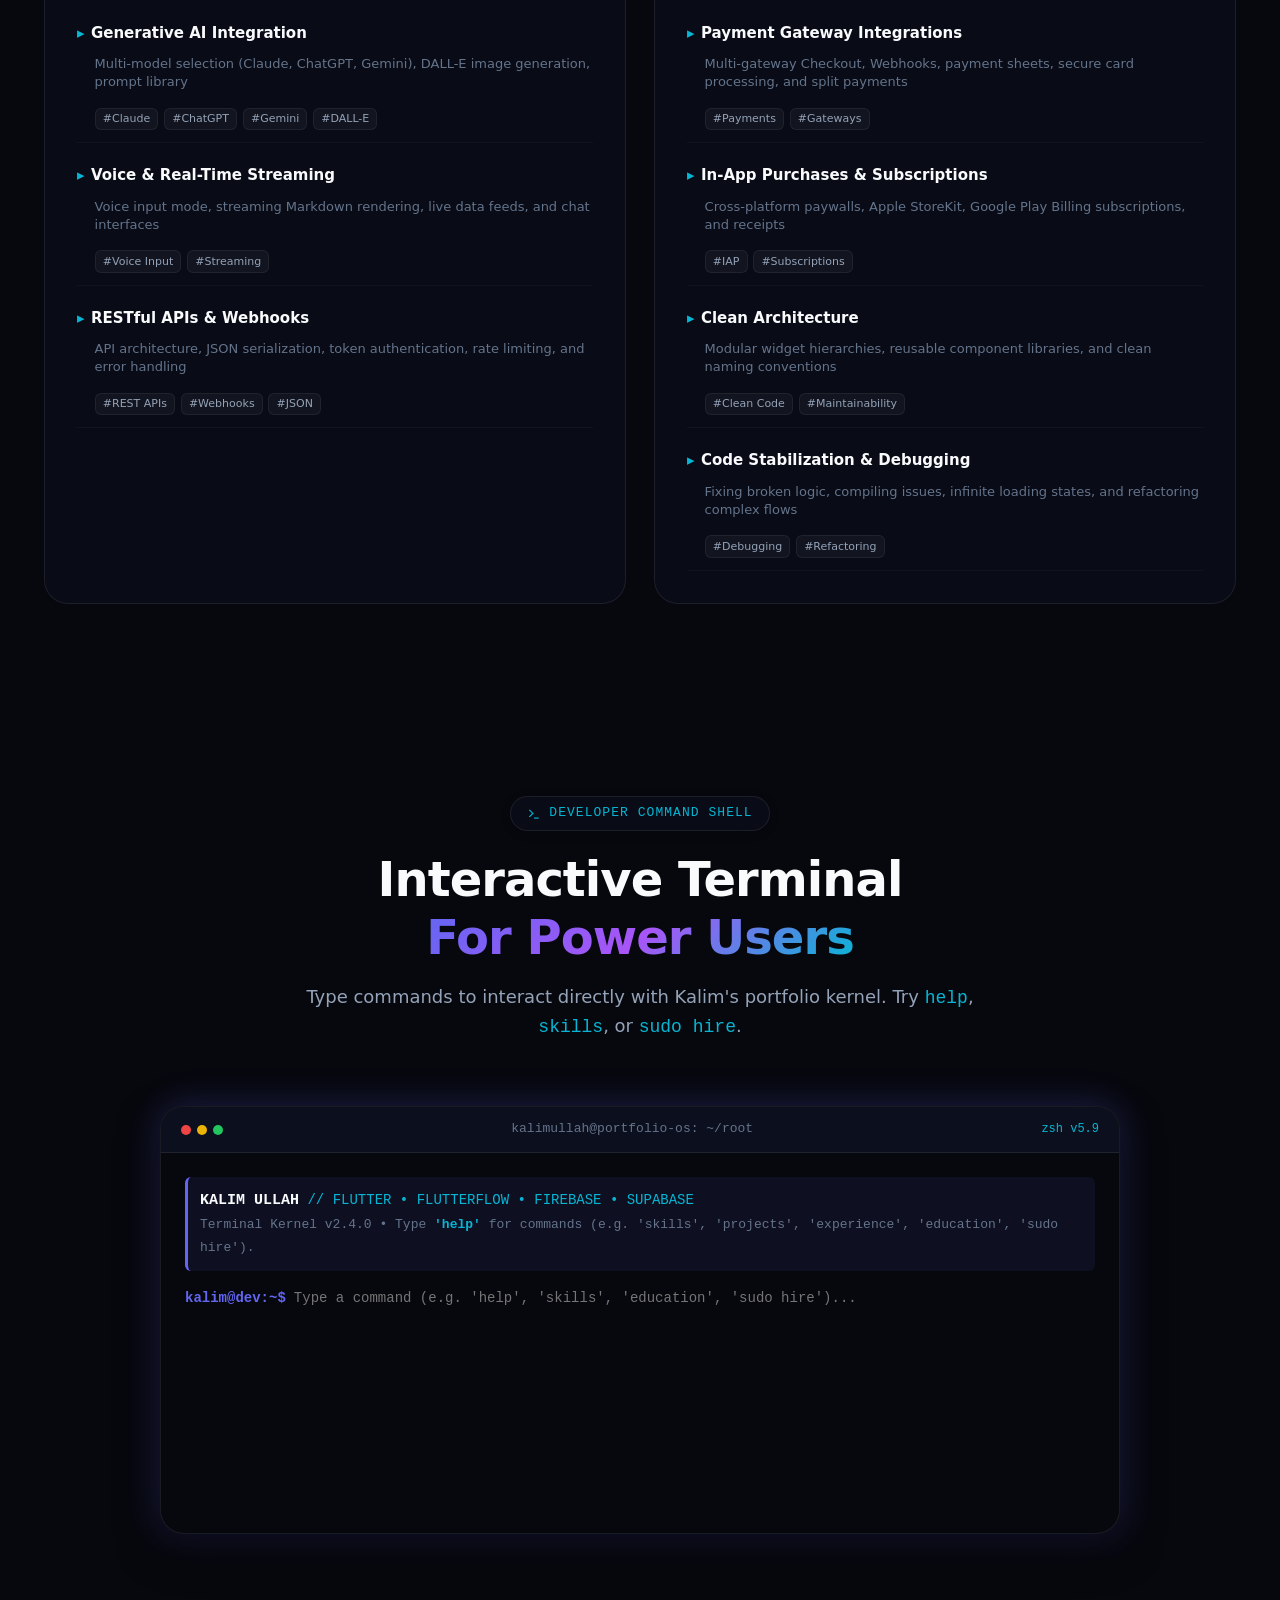
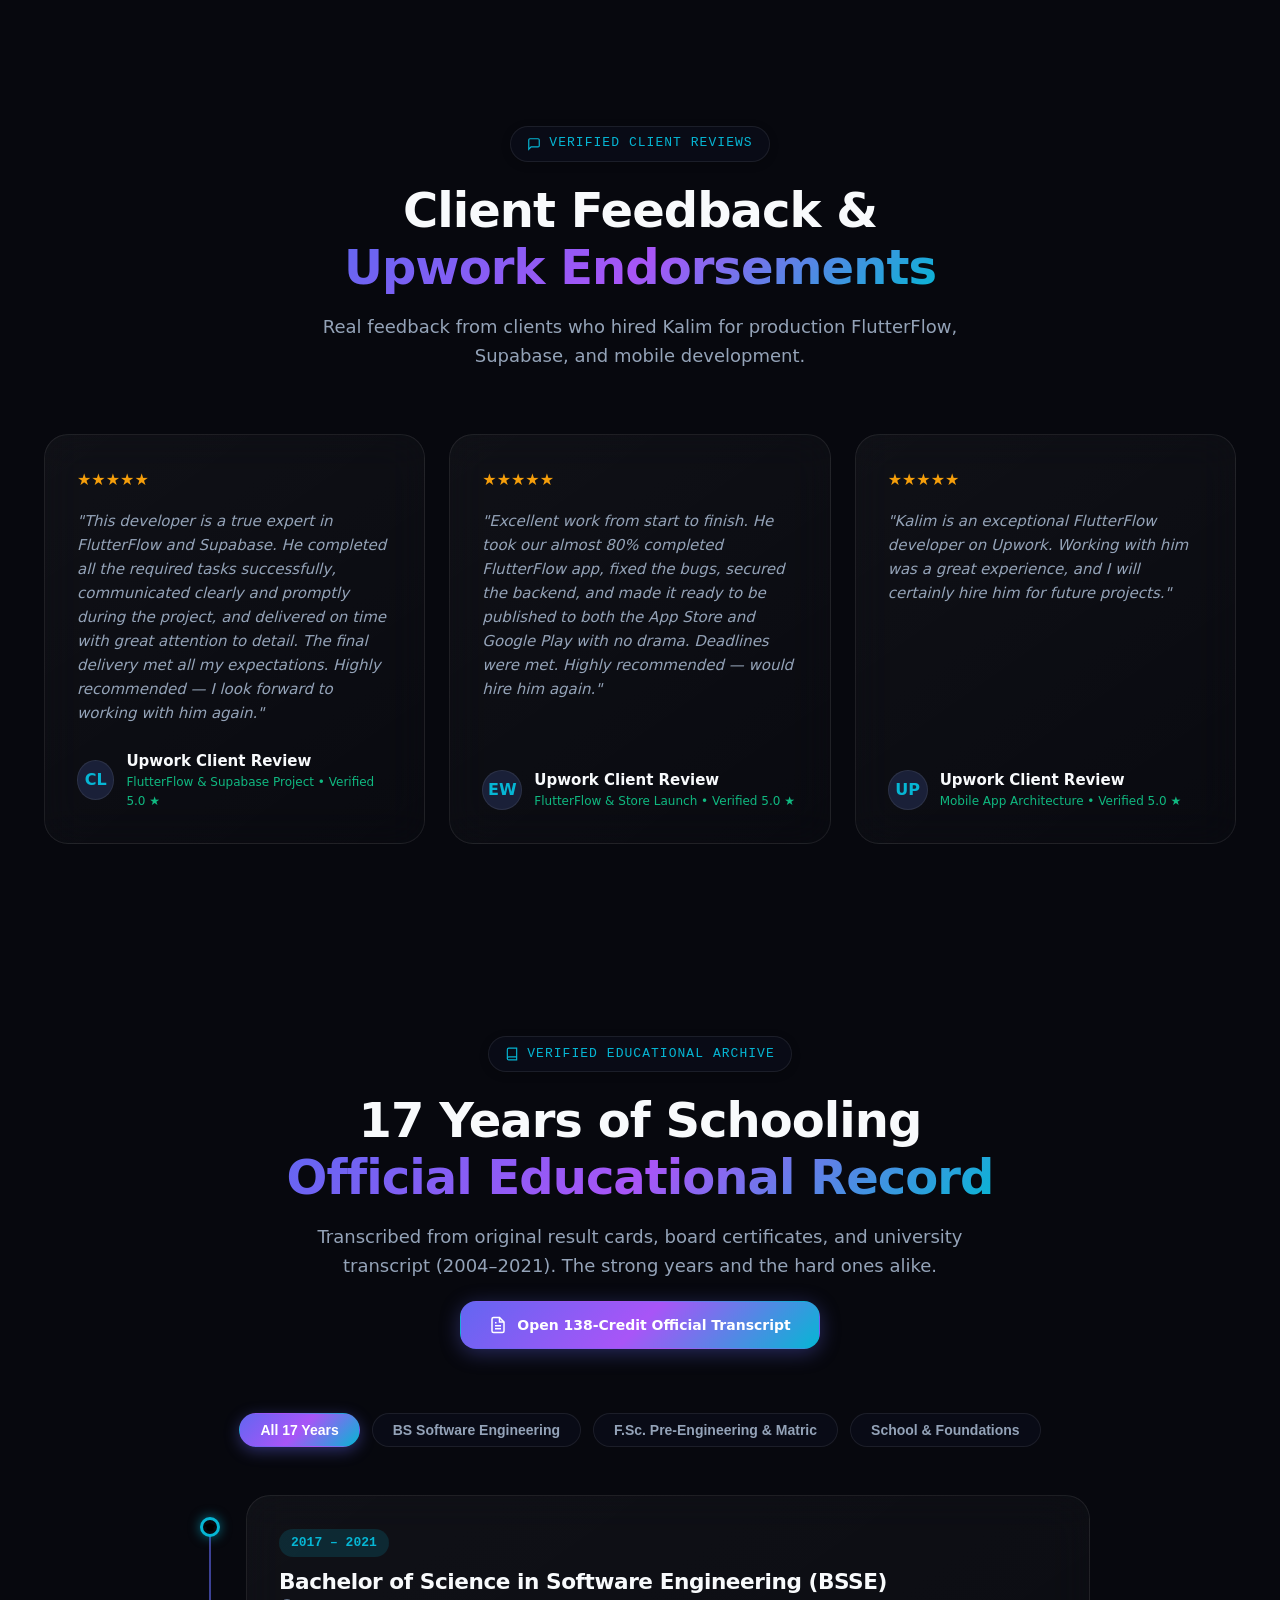
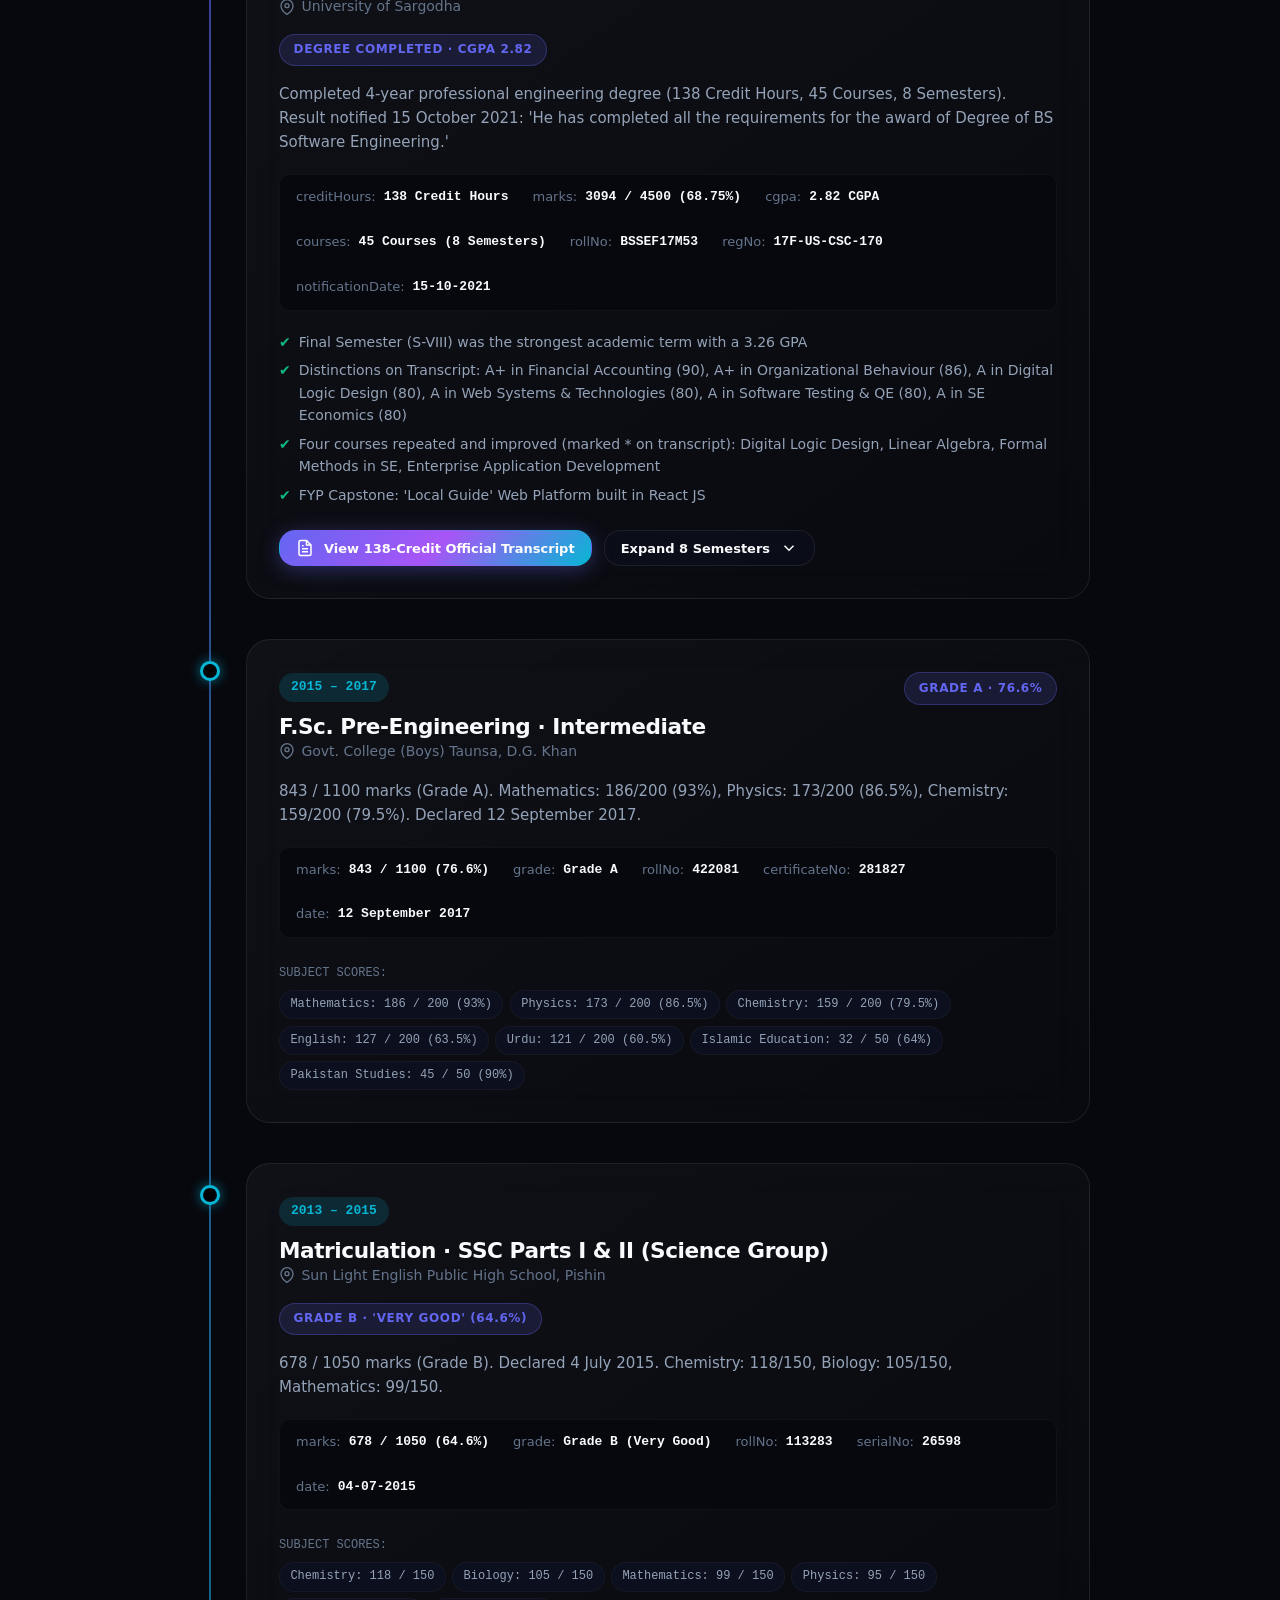
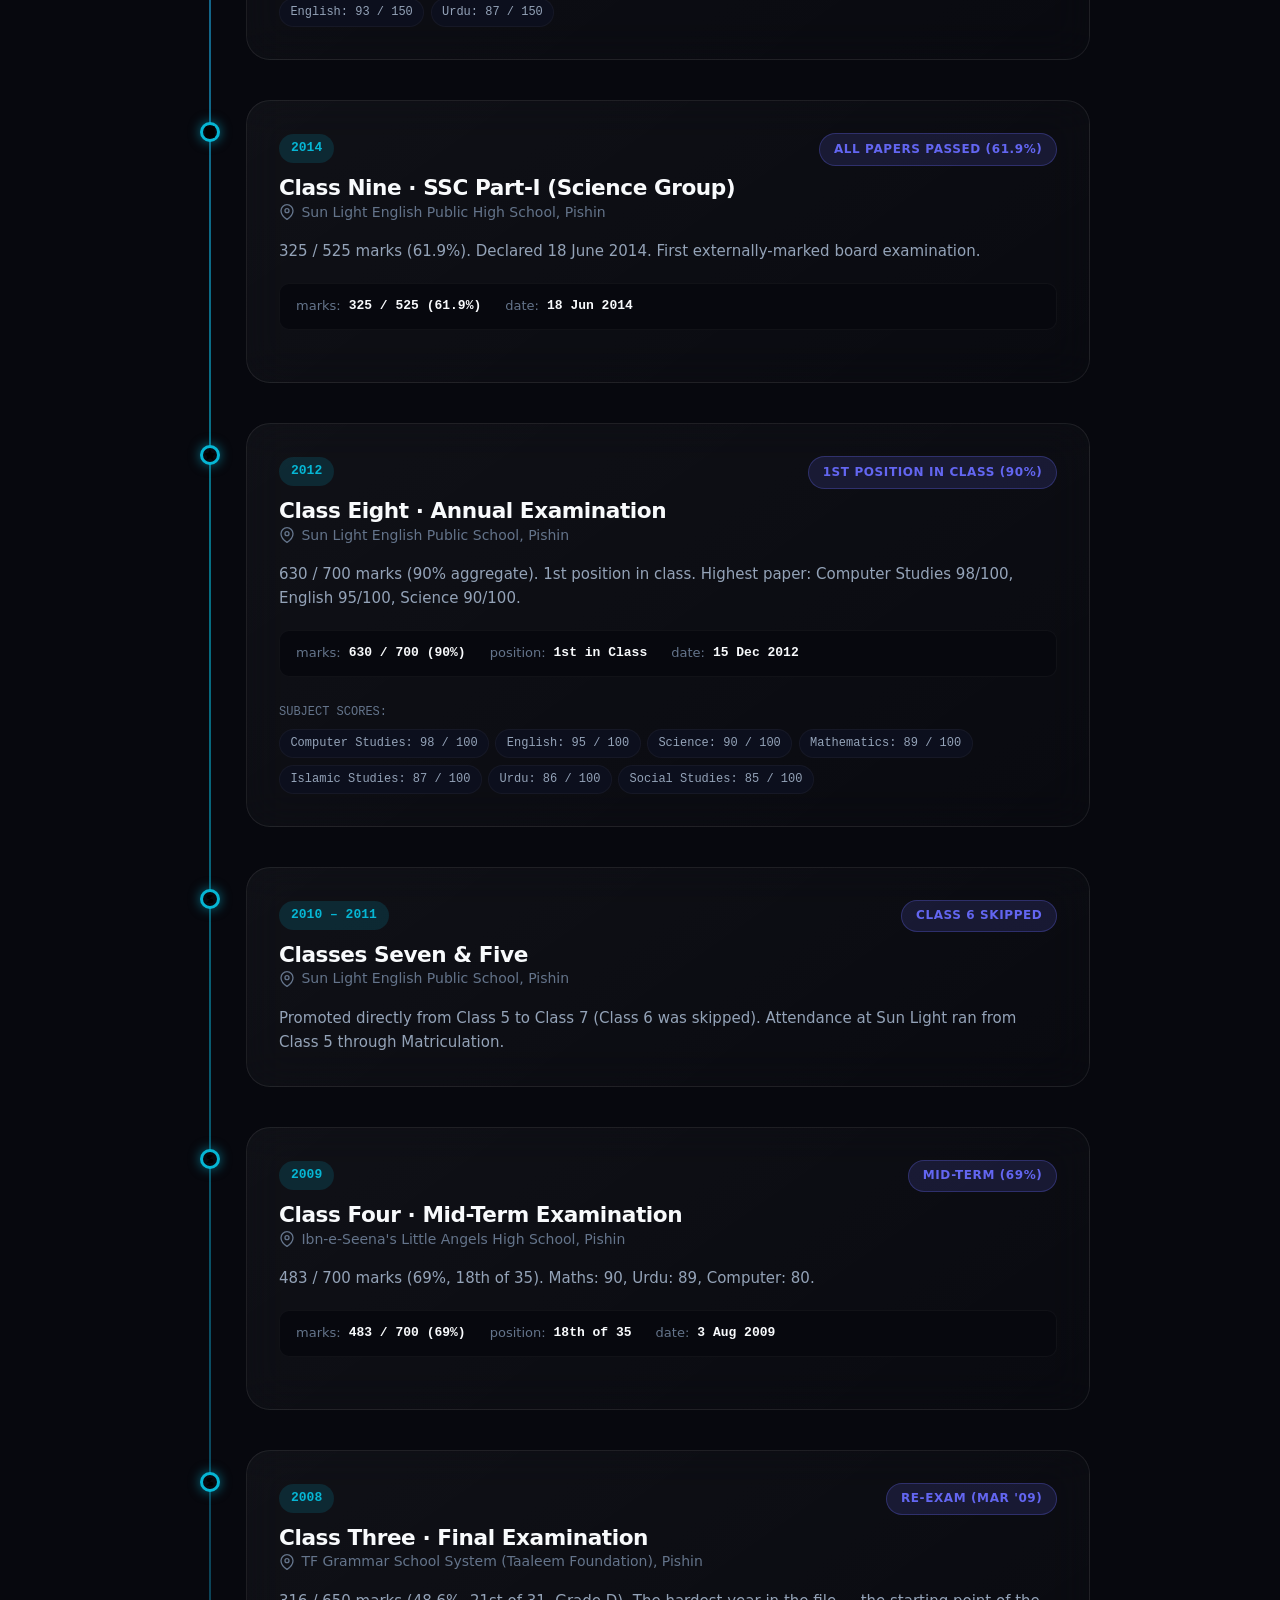
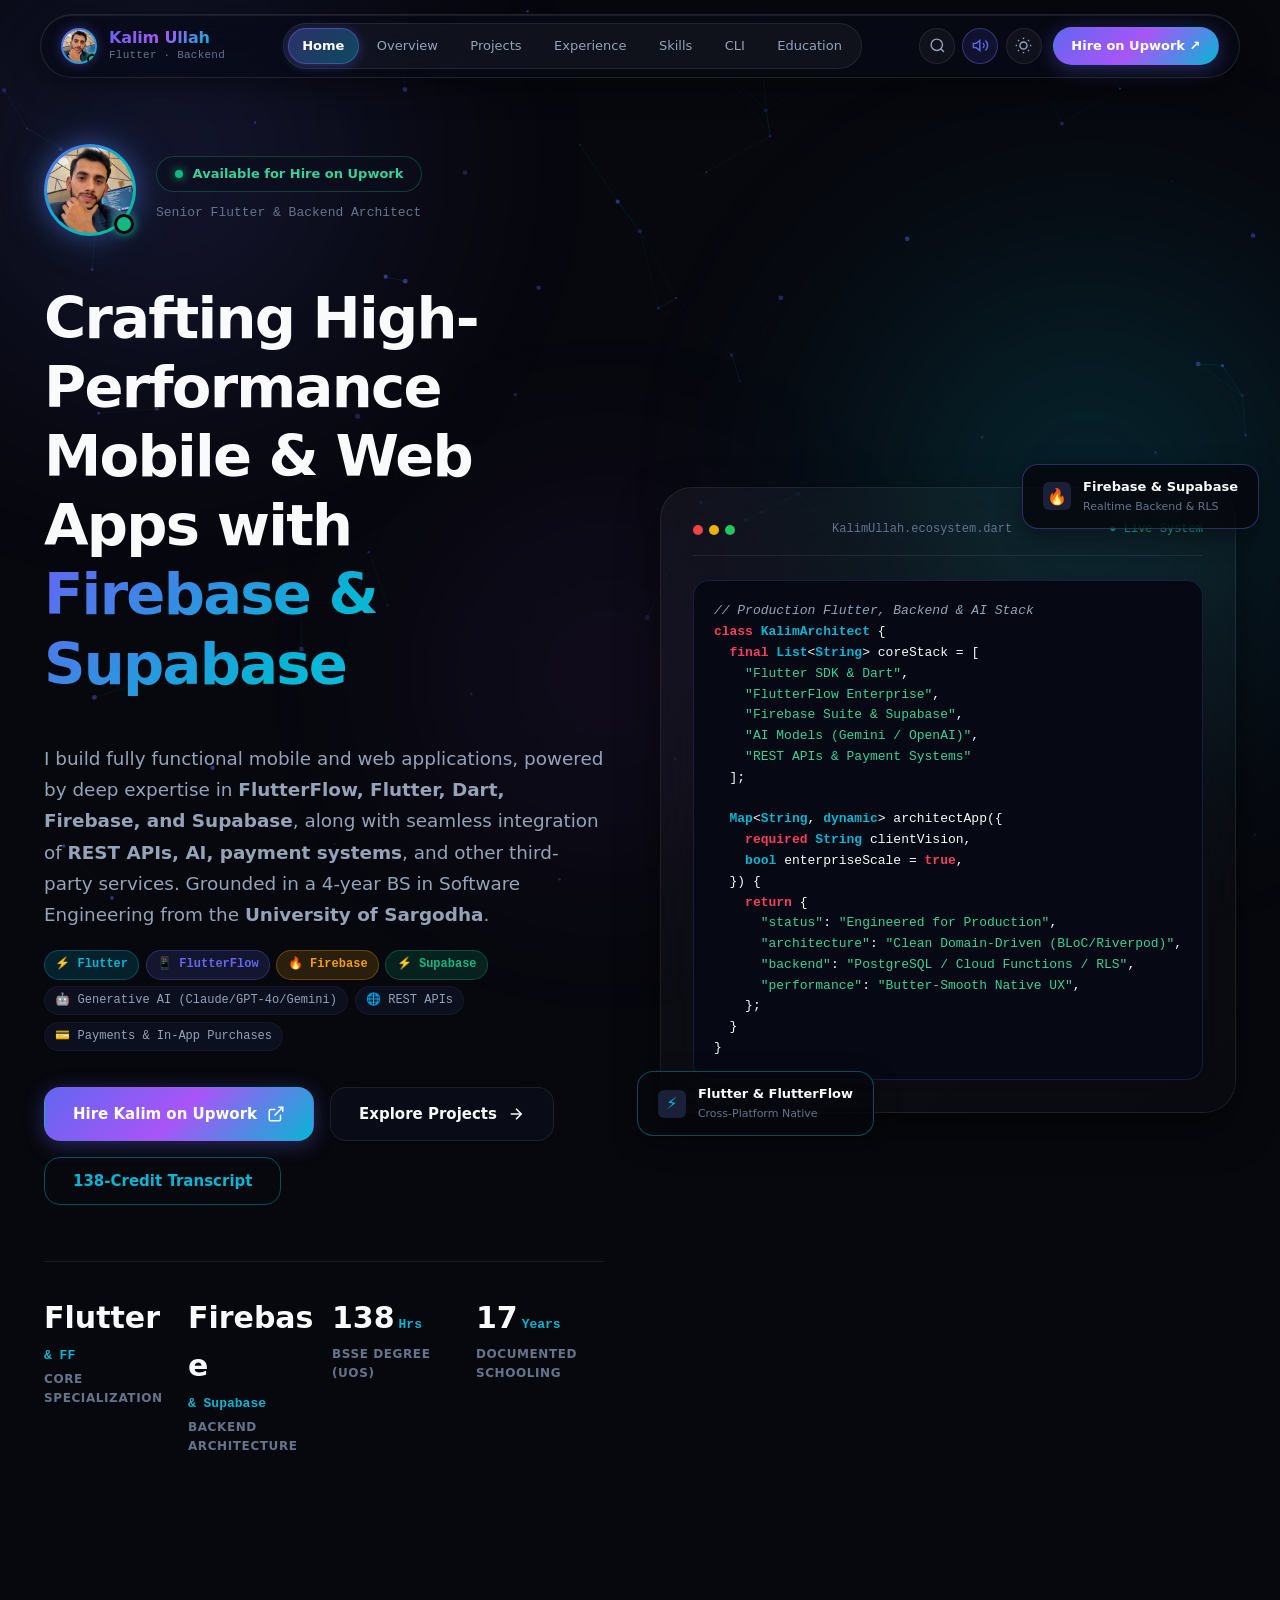
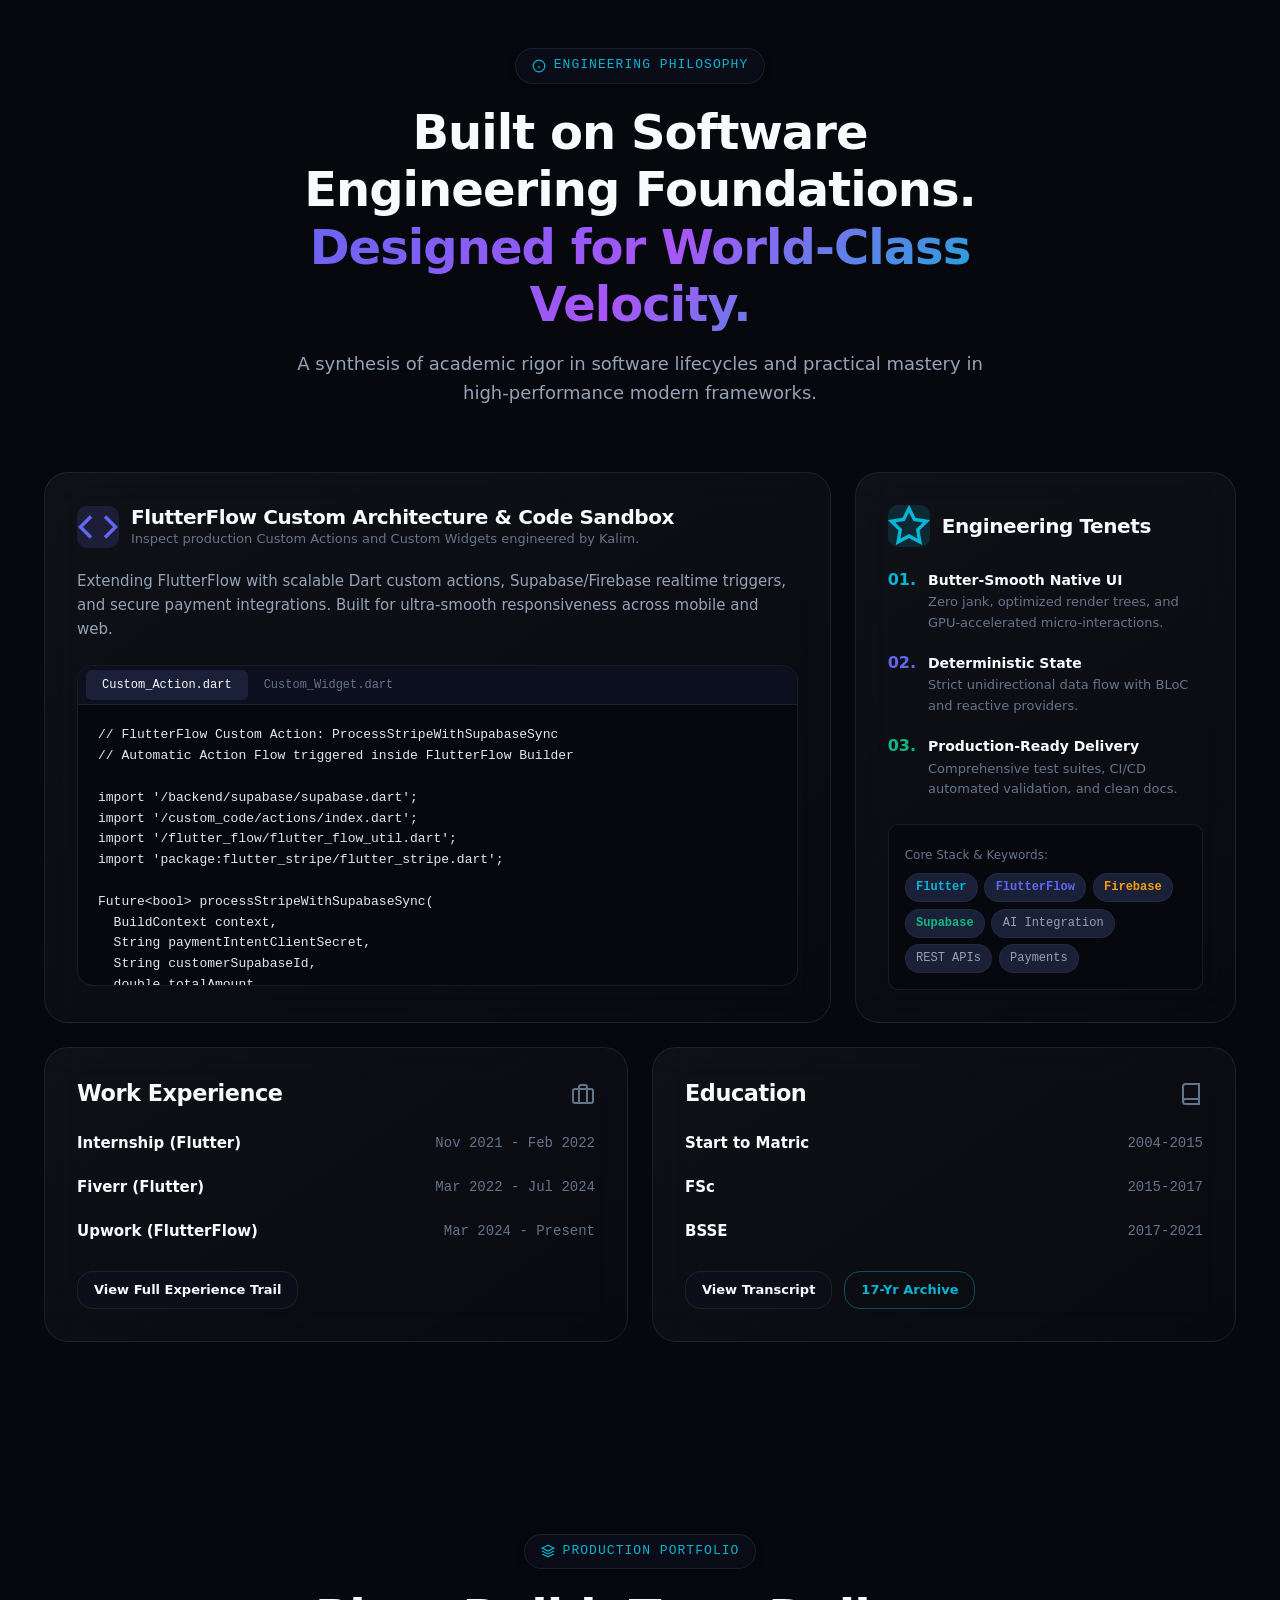
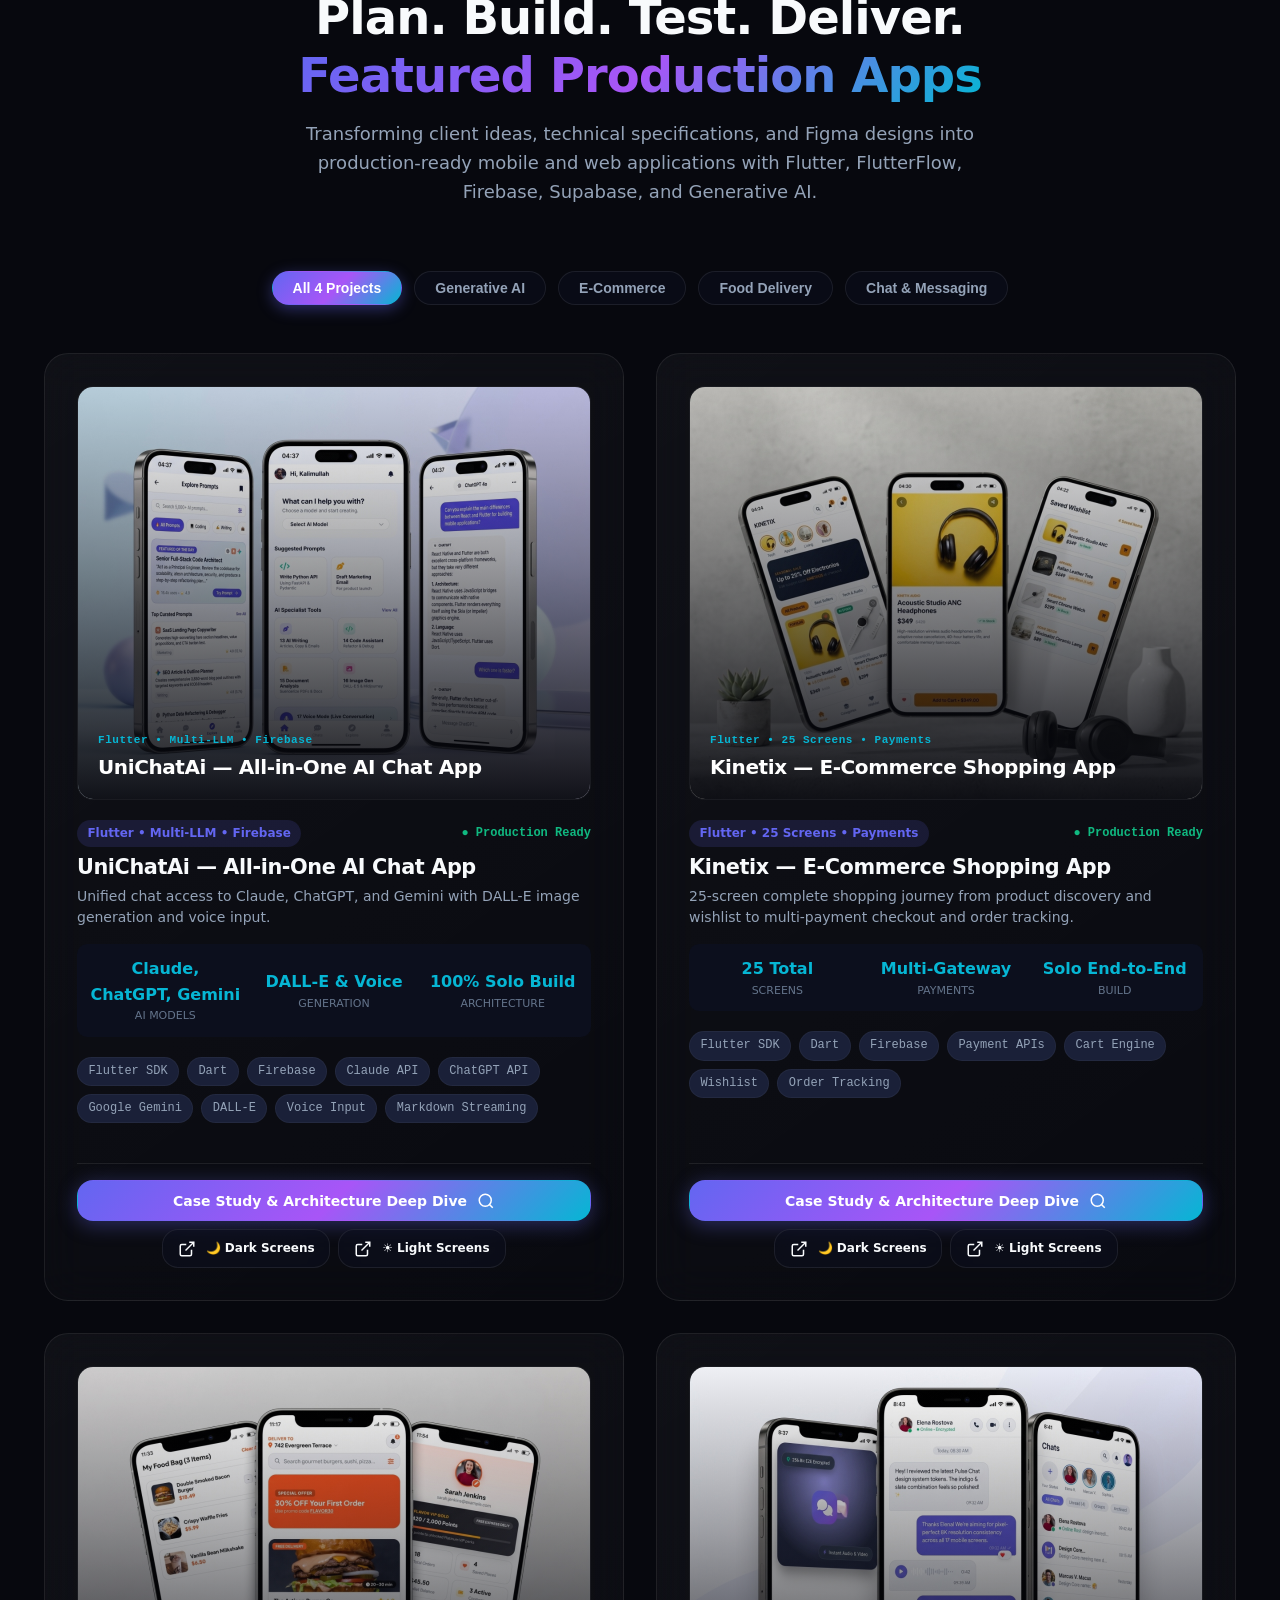
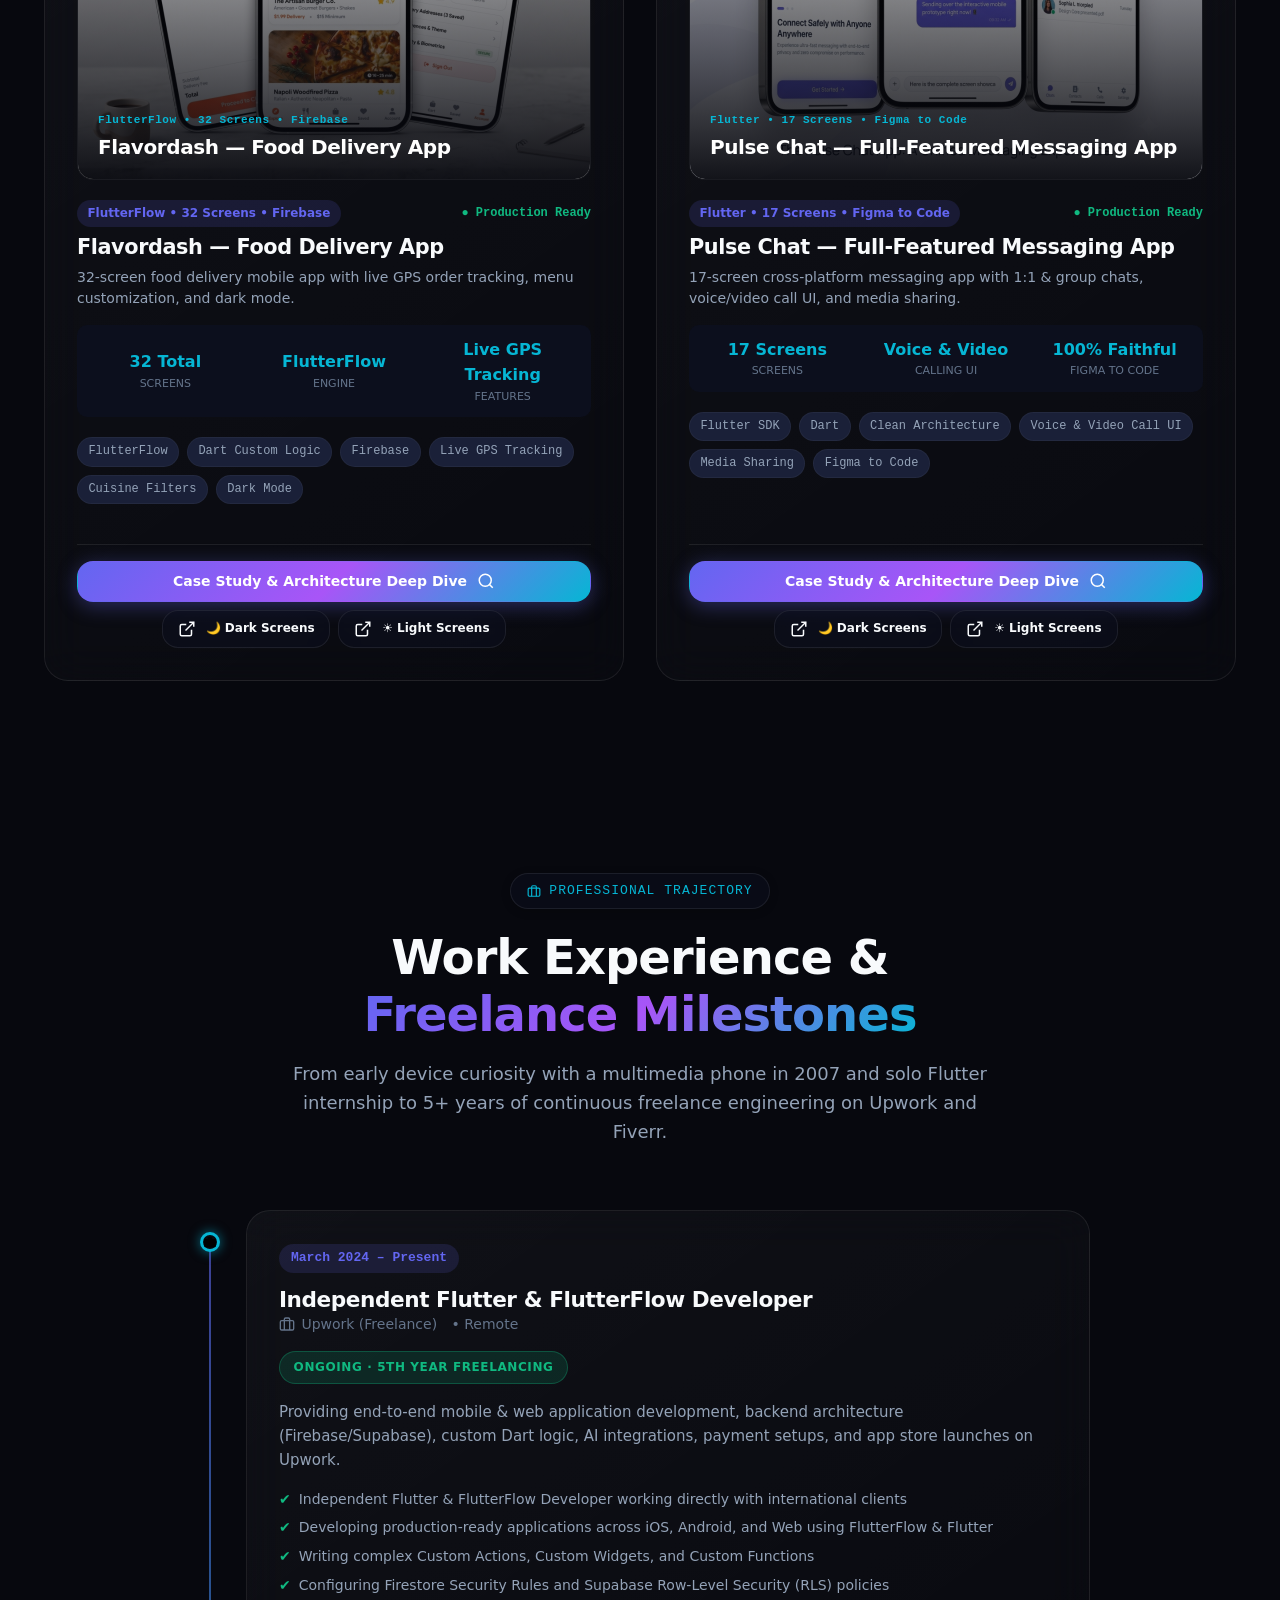
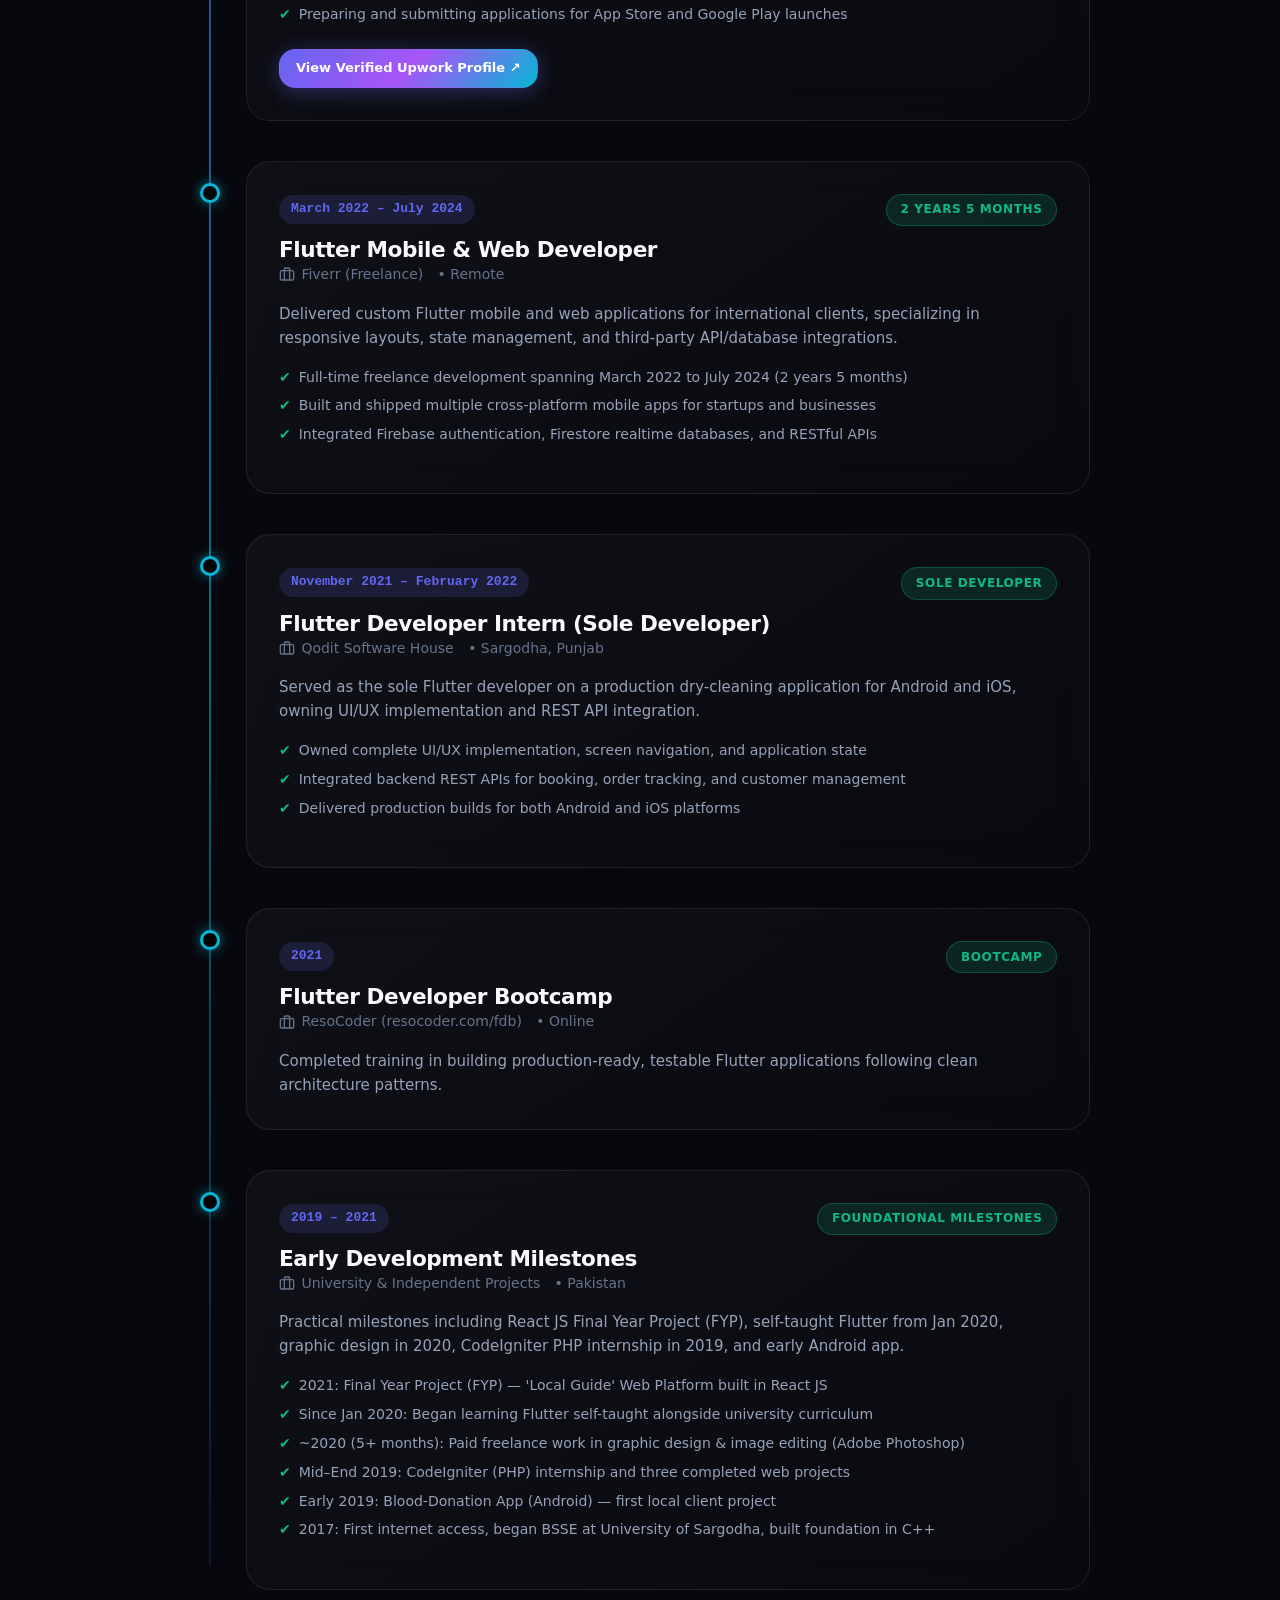
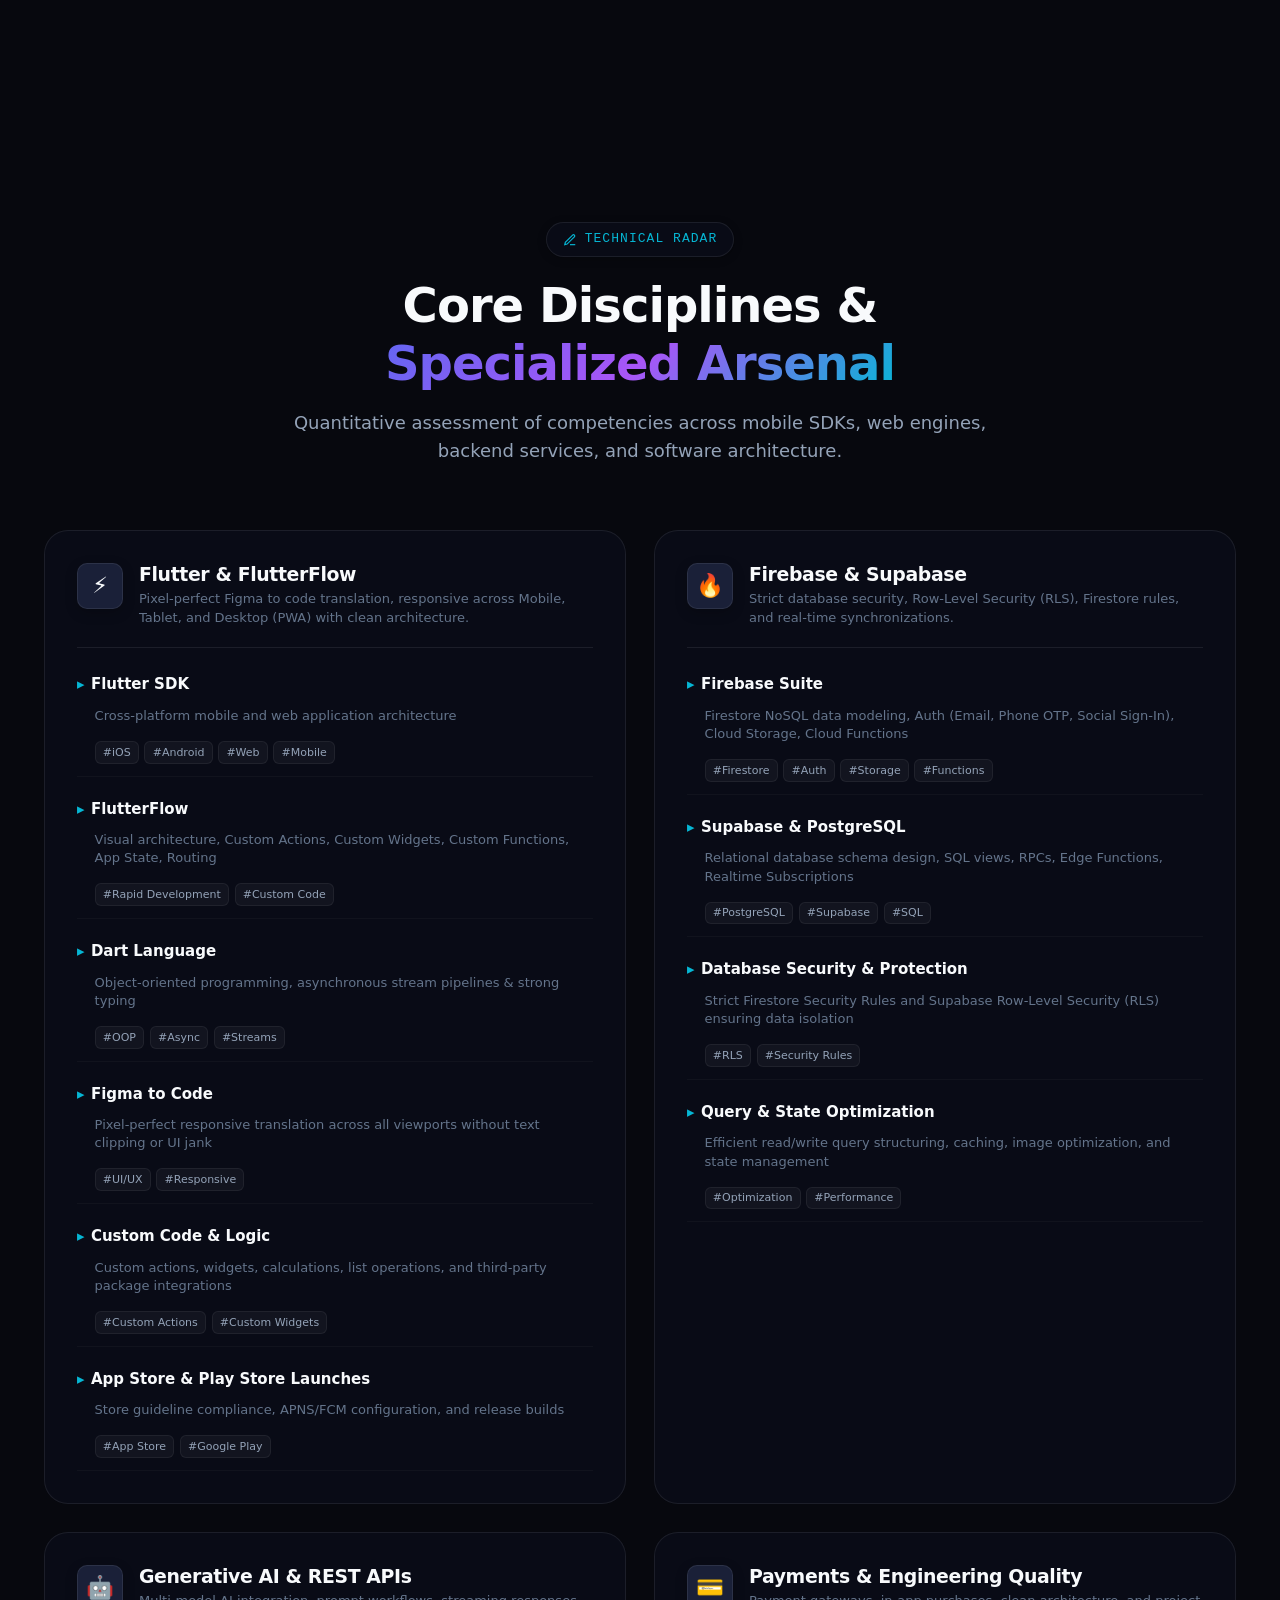
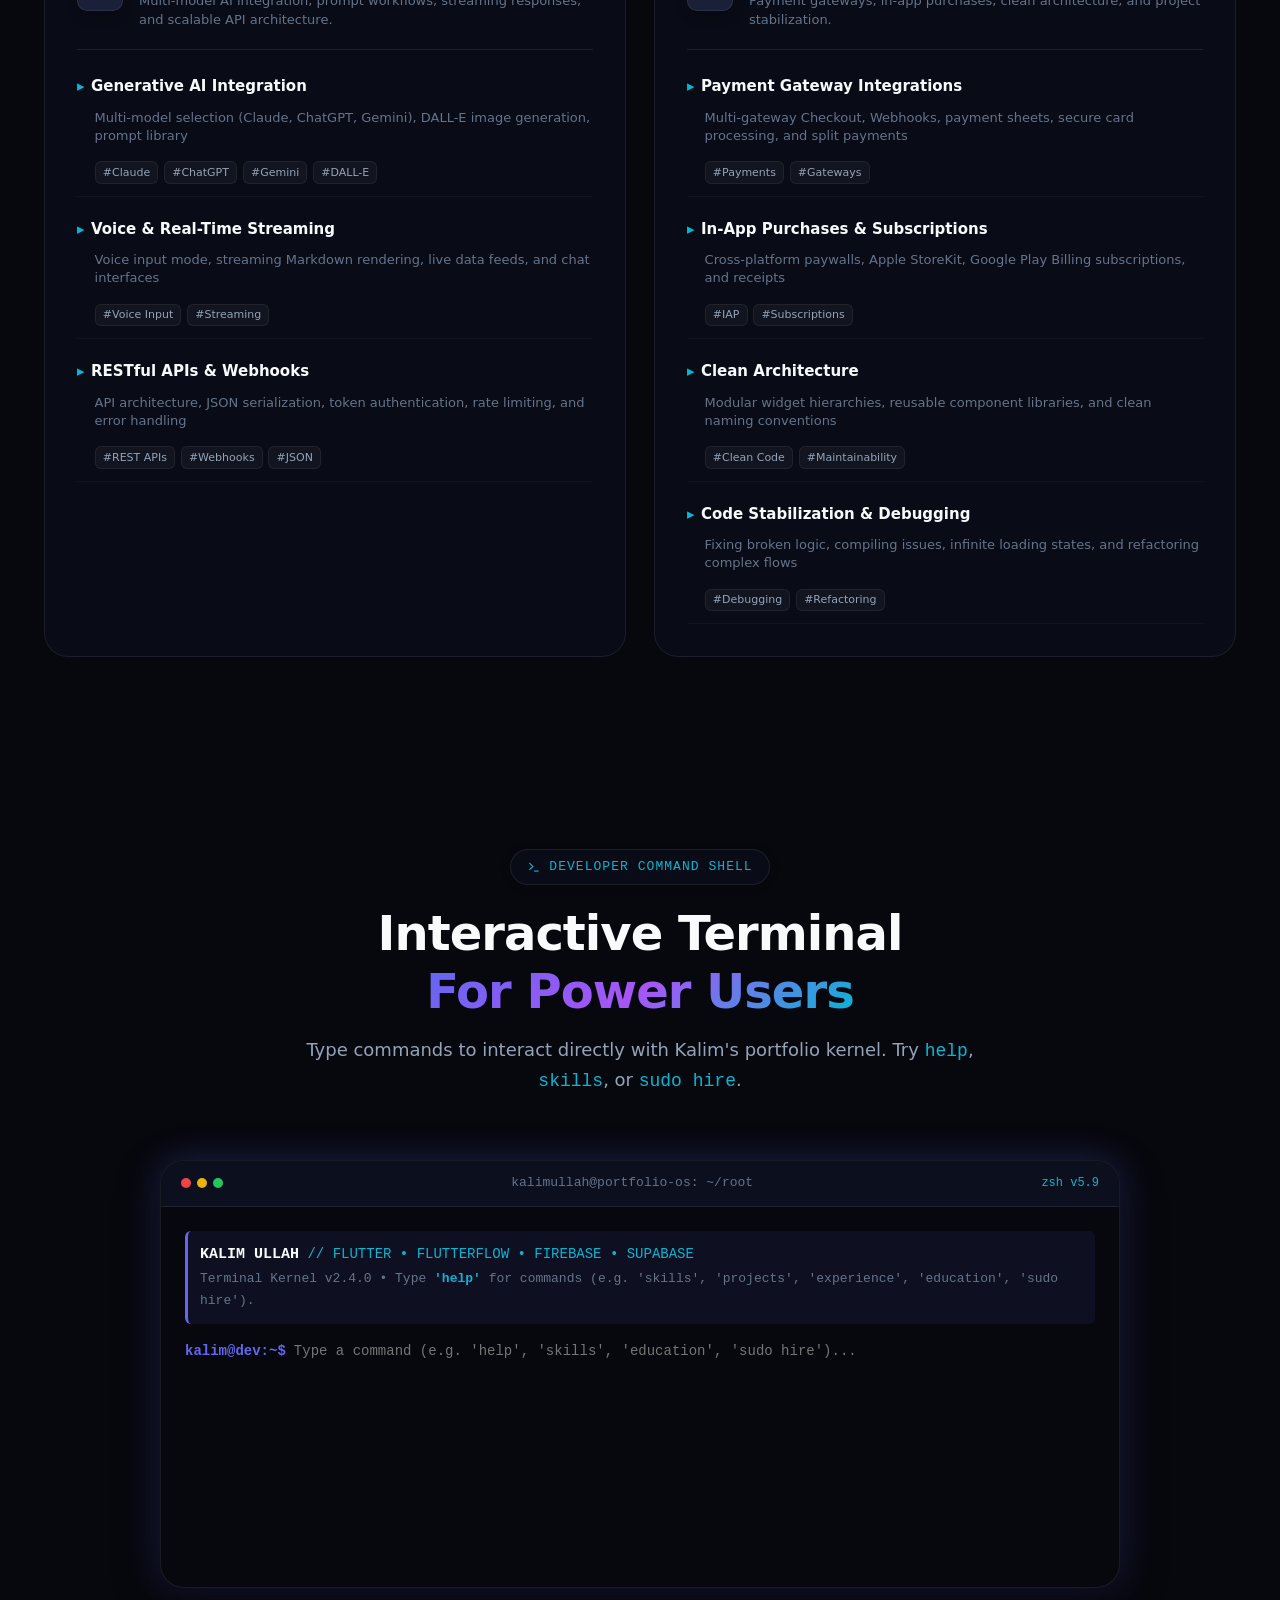
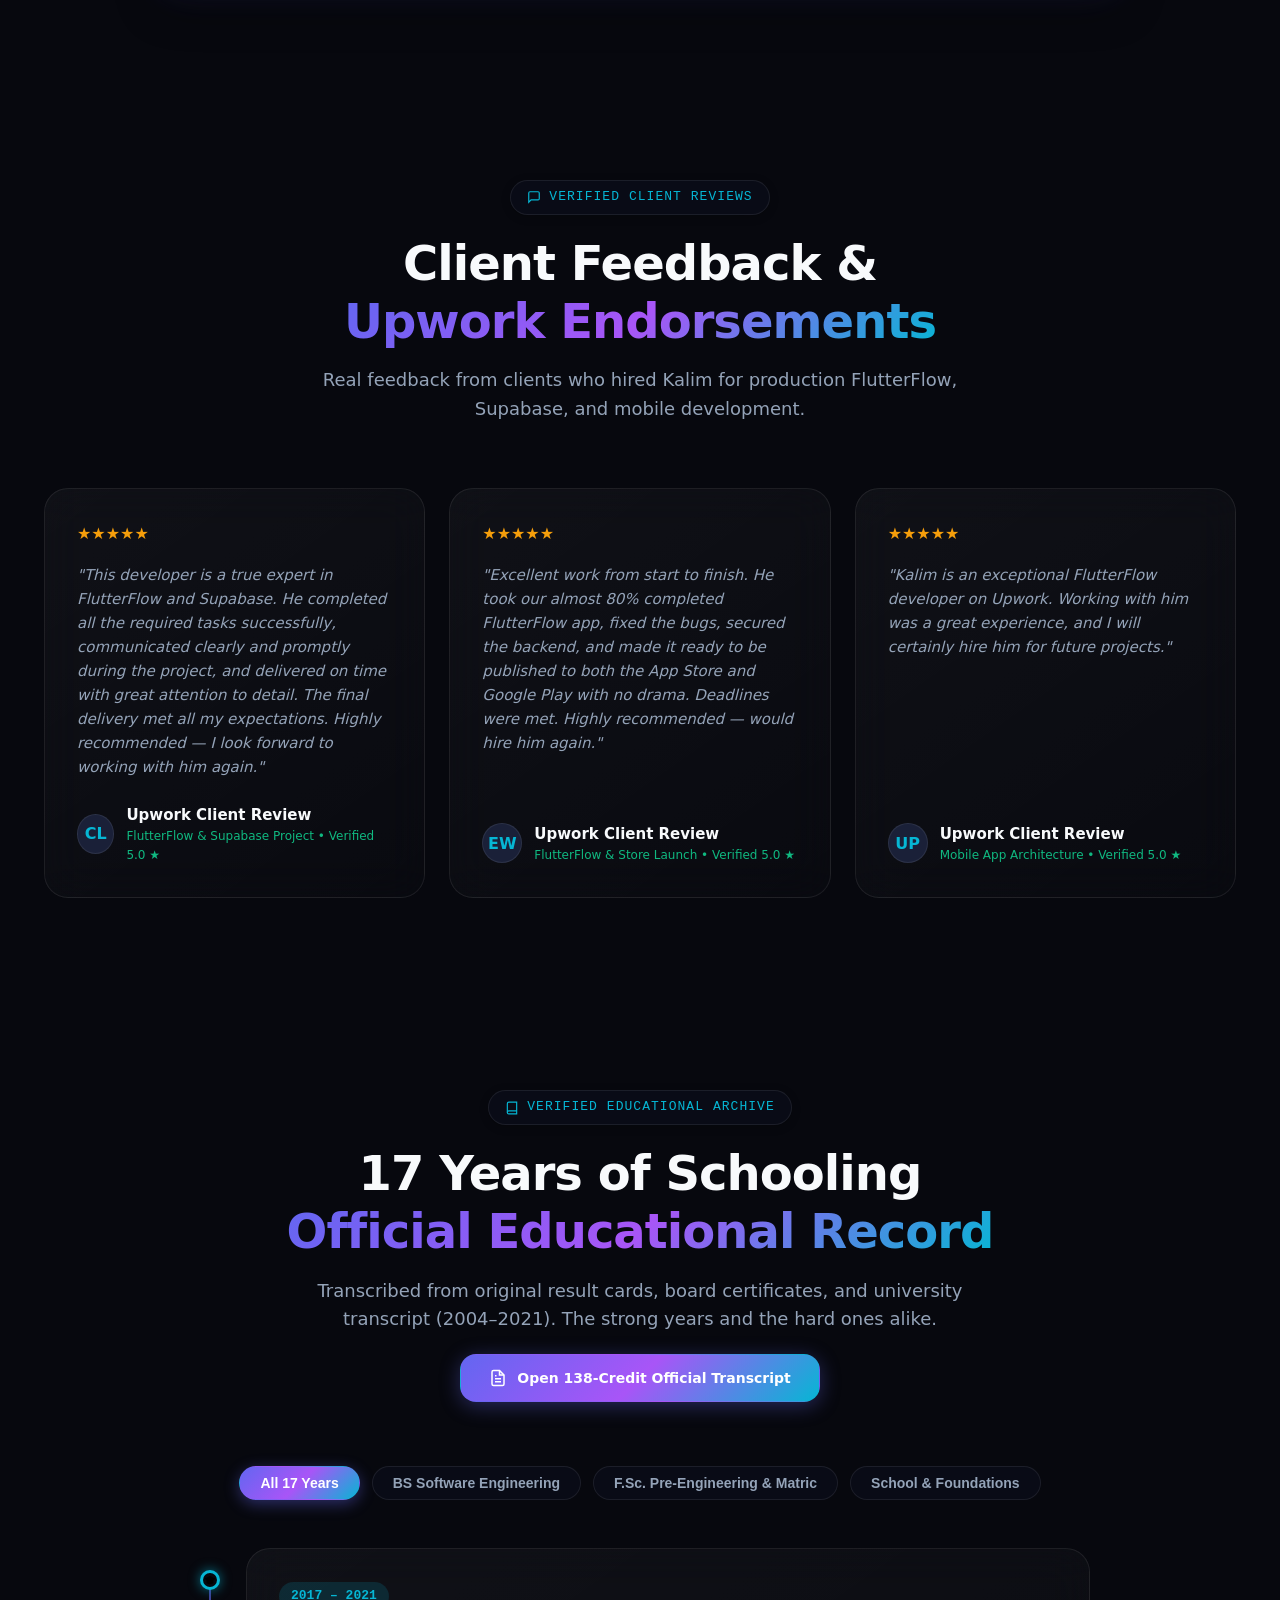
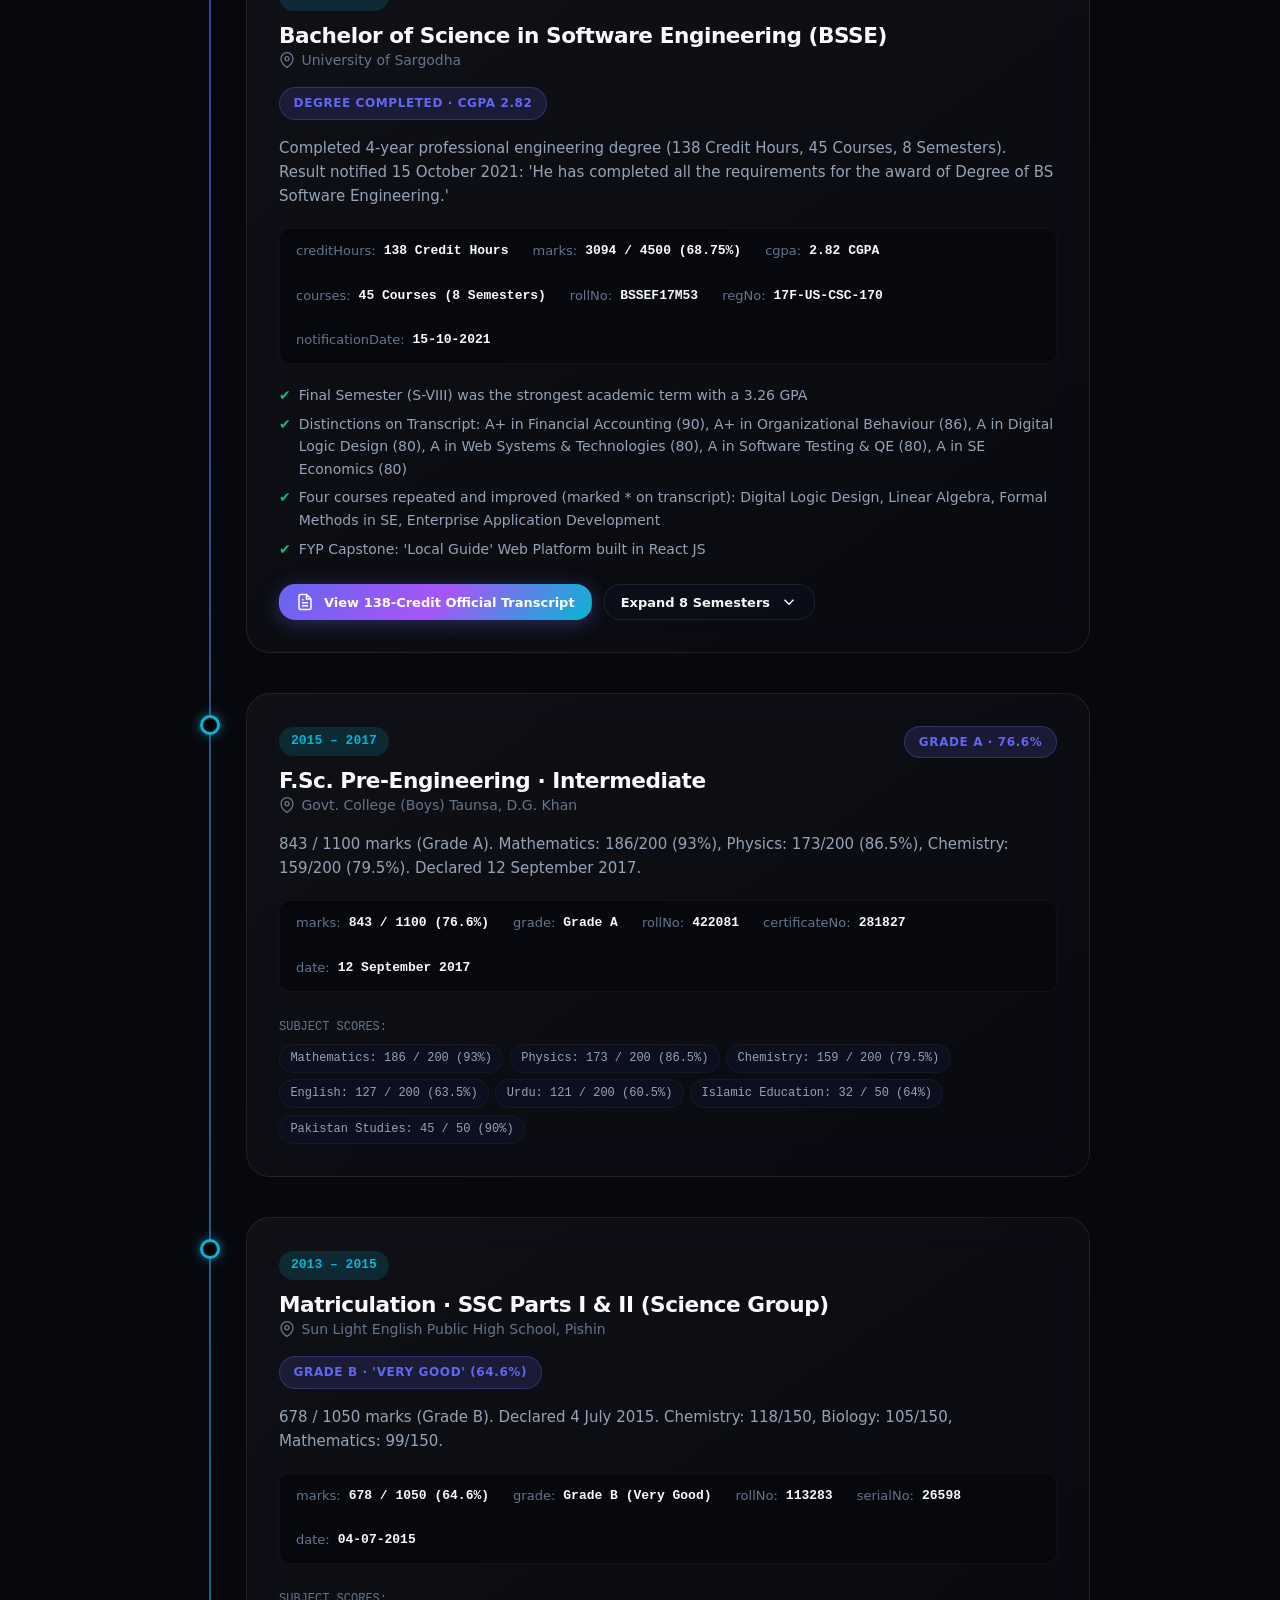
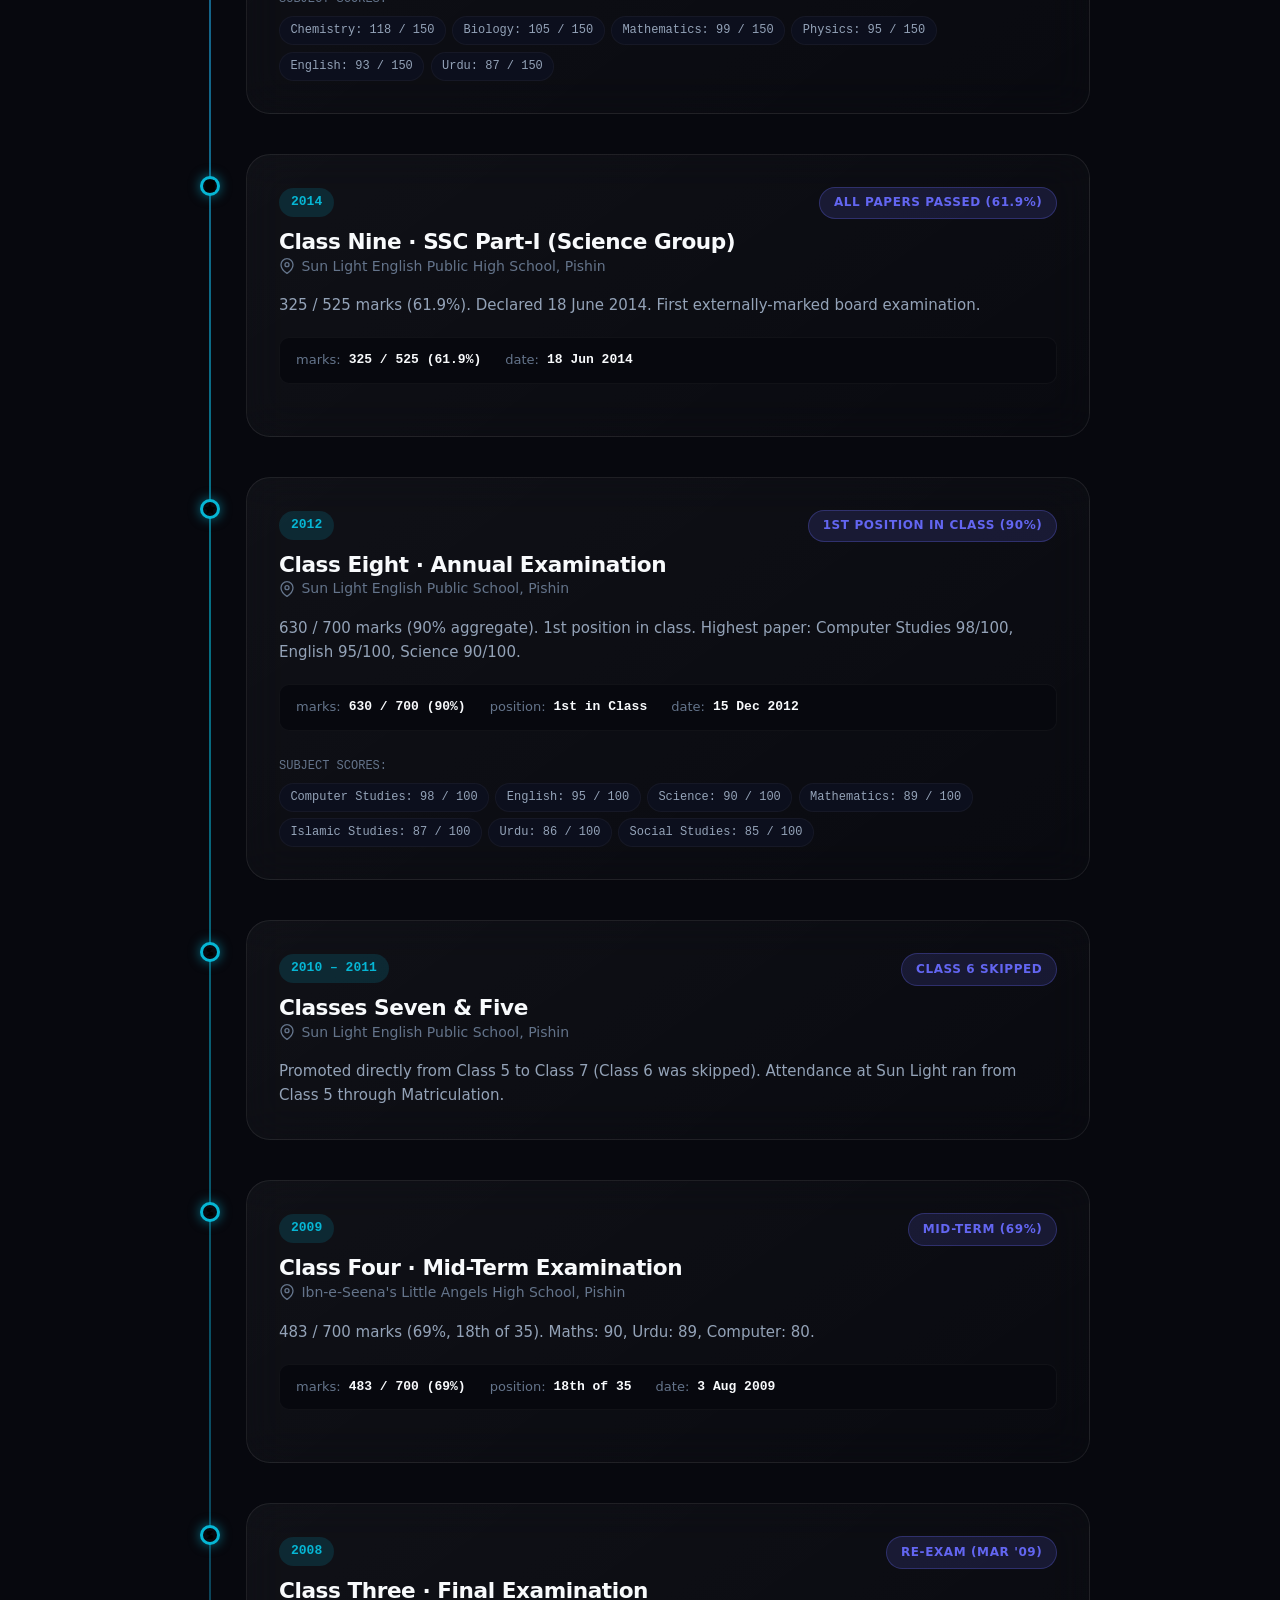
